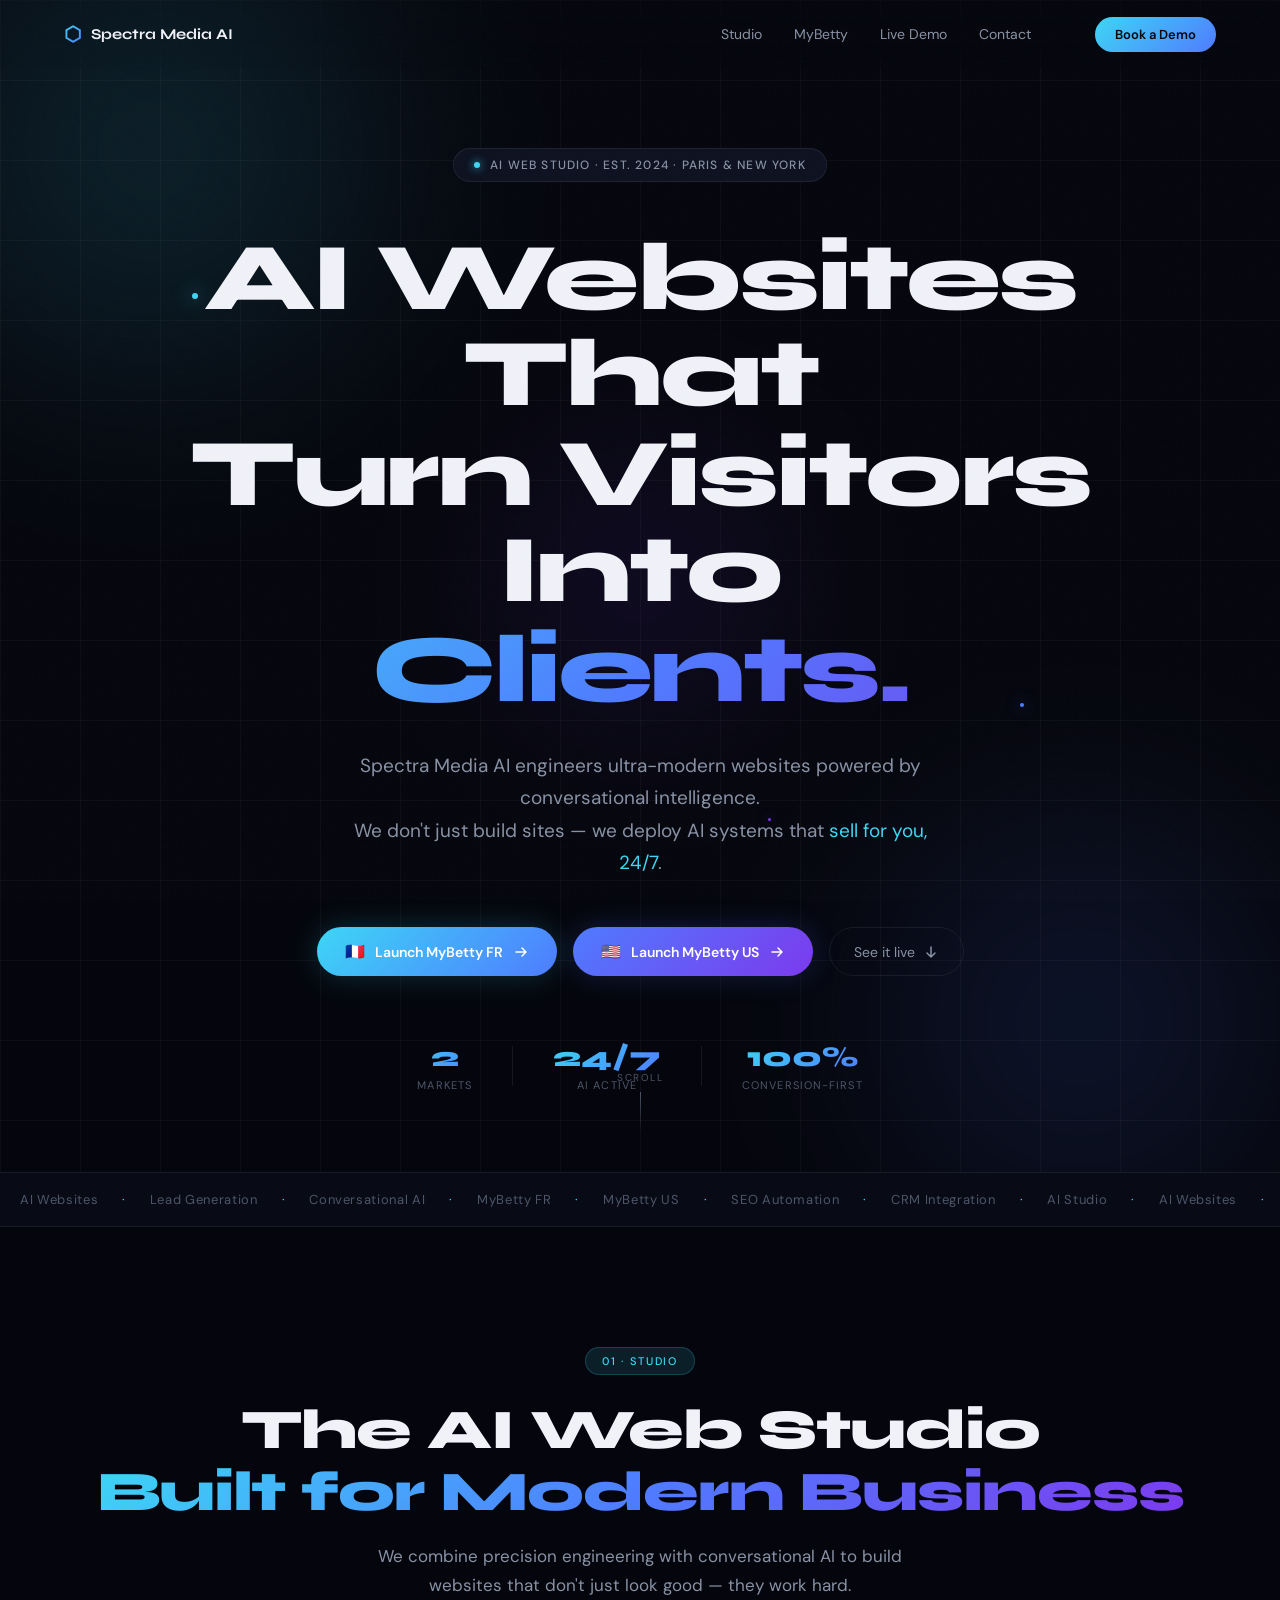
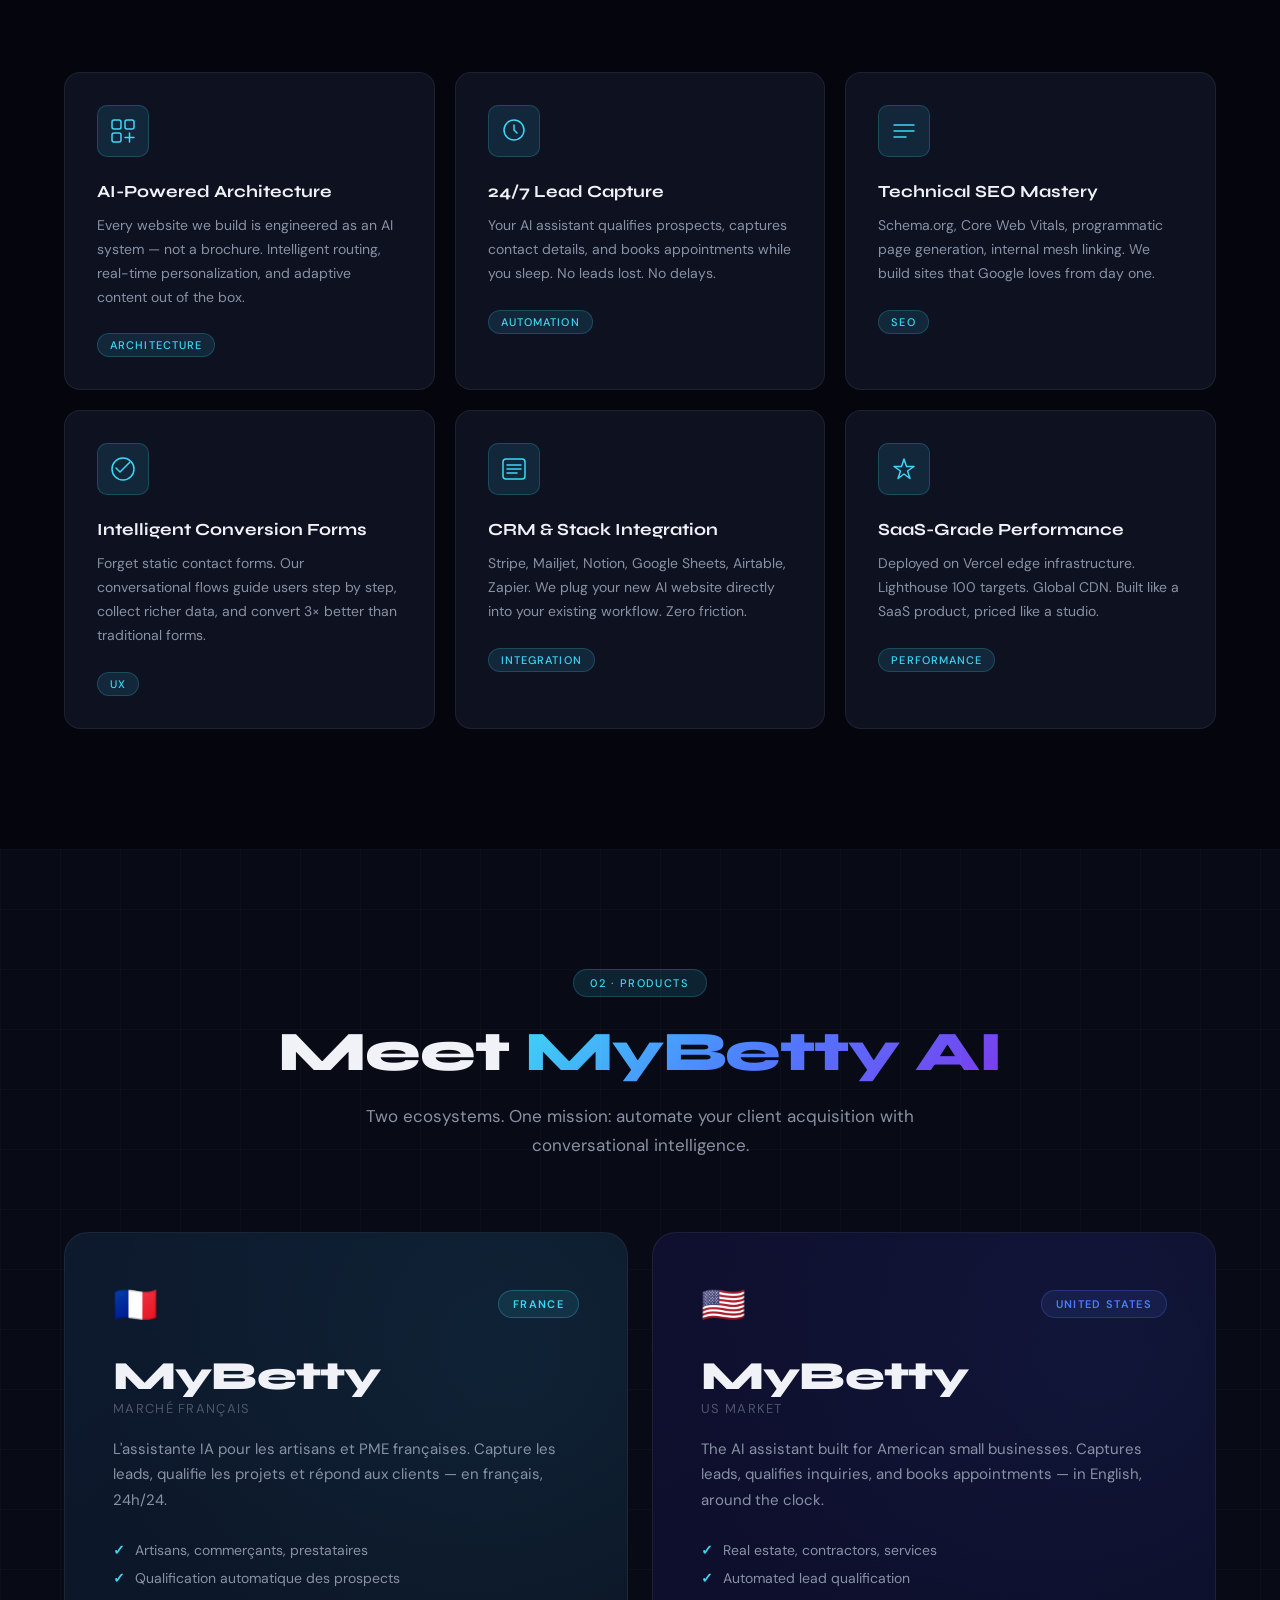
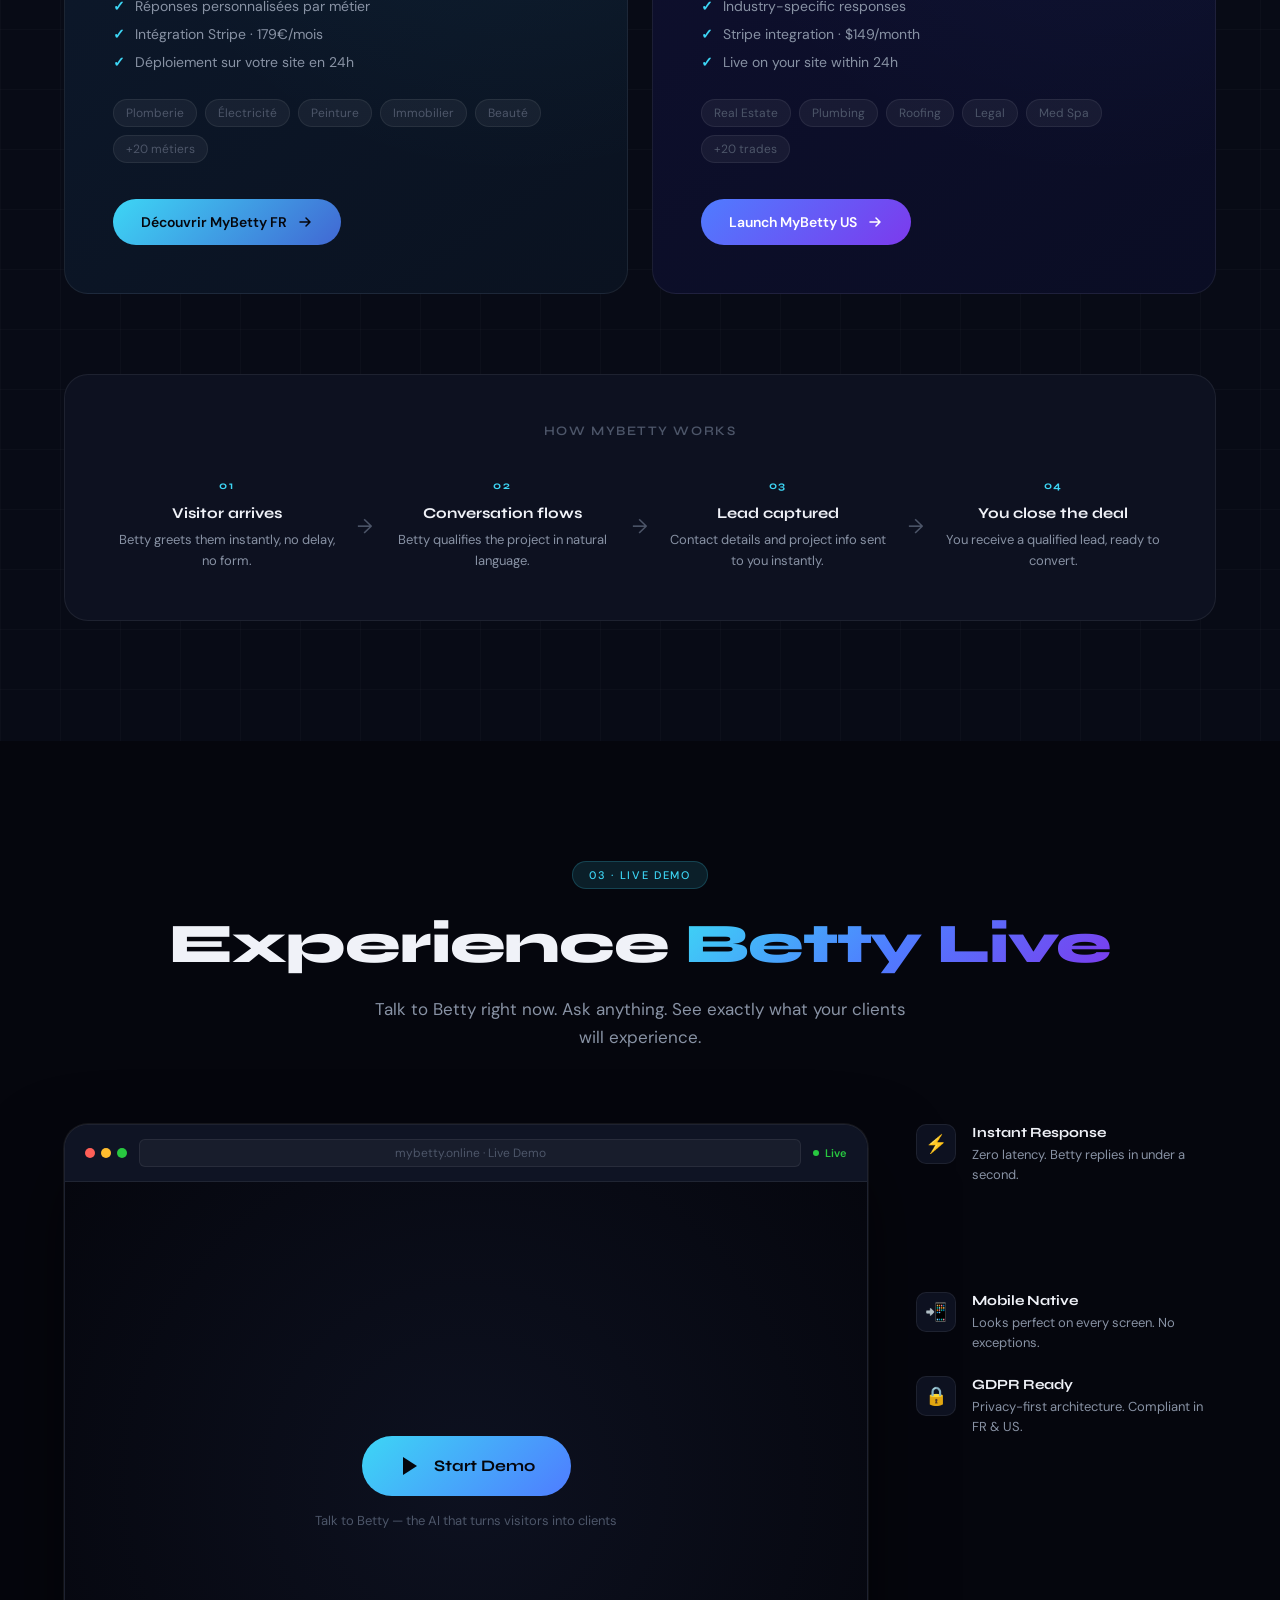
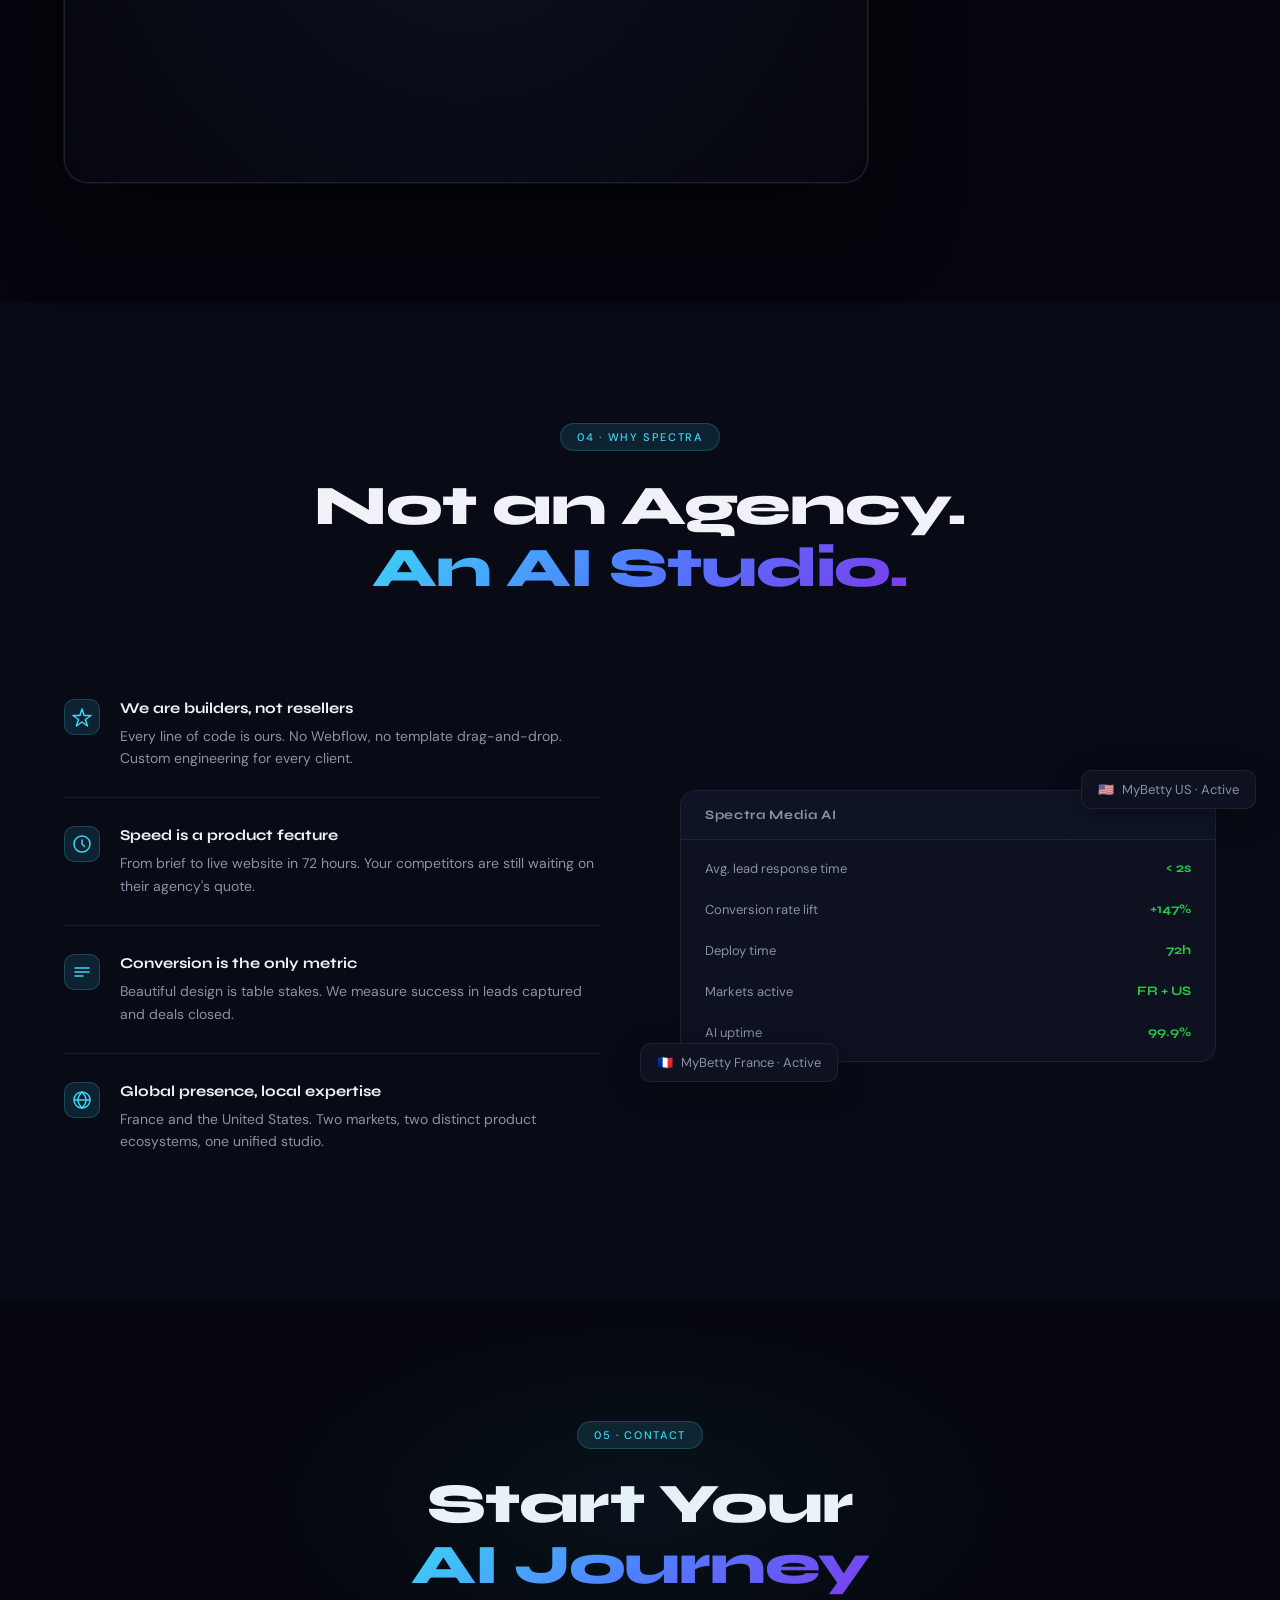
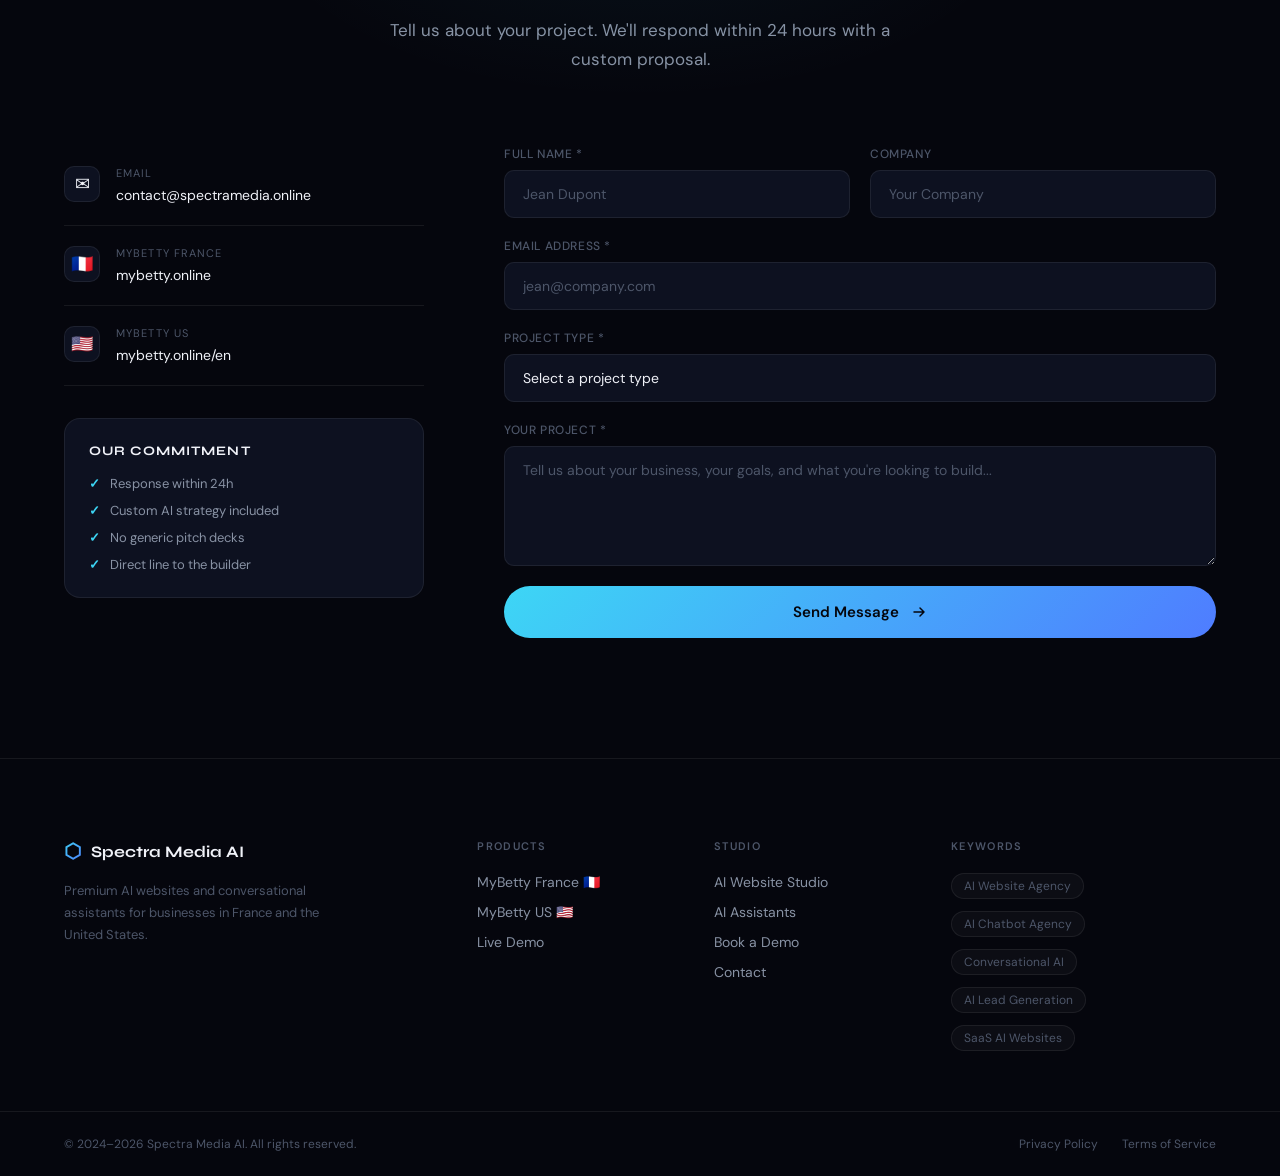
==== index.html @ a51d3b33 "Initial premium Spectra Media AI landing" ====
<!DOCTYPE html>
<html lang="en">
<head>
  <meta charset="UTF-8" />
  <meta name="viewport" content="width=device-width, initial-scale=1.0" />
  <title>Spectra Media AI — Premium AI Websites & Intelligent Assistants</title>
  <meta name="description" content="Spectra Media AI builds ultra-modern AI-powered websites with conversational assistants that convert visitors into clients. Creator of MyBetty AI — France & United States." />
  <meta name="keywords" content="AI website agency, AI chatbot agency, conversational AI websites, premium AI agency, AI lead generation, AI assistant websites, SaaS AI websites, MyBetty AI" />
  <link rel="canonical" href="https://spectramedia.online/" />

  <!-- OpenGraph -->
  <meta property="og:type" content="website" />
  <meta property="og:url" content="https://spectramedia.online/" />
  <meta property="og:title" content="Spectra Media AI — Premium AI Websites & Intelligent Assistants" />
  <meta property="og:description" content="We build ultra-modern AI-powered websites with conversational assistants that convert visitors into clients." />
  <meta property="og:image" content="https://spectramedia.online/public/images/og-cover.jpg" />

  <!-- Twitter Card -->
  <meta name="twitter:card" content="summary_large_image" />
  <meta name="twitter:title" content="Spectra Media AI — Premium AI Websites" />
  <meta name="twitter:description" content="AI-powered websites that turn visitors into clients. Creator of MyBetty AI." />
  <meta name="twitter:image" content="https://spectramedia.online/public/images/og-cover.jpg" />

  <!-- Fonts -->
  <link rel="preconnect" href="https://fonts.googleapis.com" />
  <link rel="preconnect" href="https://fonts.gstatic.com" crossorigin />
  <link href="https://fonts.googleapis.com/css2?family=Syne:wght@400;600;700;800&family=DM+Sans:ital,opsz,wght@0,9..40,300;0,9..40,400;0,9..40,500;1,9..40,300&display=swap" rel="stylesheet" />

  <link rel="stylesheet" href="style.css" />

  <!-- Schema.org -->
  <script type="application/ld+json">
  {
    "@context": "https://schema.org",
    "@type": "Organization",
    "name": "Spectra Media AI",
    "url": "https://spectramedia.online",
    "description": "Premium AI website studio and creator of MyBetty AI assistants for France and the United States.",
    "contactPoint": {
      "@type": "ContactPoint",
      "email": "contact@spectramedia.online",
      "contactType": "Customer Support"
    },
    "sameAs": ["https://mybetty.online"]
  }
  </script>
</head>
<body>

<!-- NOISE OVERLAY -->
<div class="noise-overlay"></div>

<!-- CURSOR -->
<div class="cursor" id="cursor"></div>
<div class="cursor-dot" id="cursorDot"></div>

<!-- ========================================
     NAVIGATION
======================================== -->
<nav class="nav" id="nav">
  <div class="nav-inner">
    <a href="/" class="nav-logo">
      <span class="logo-mark">⬡</span>
      <span class="logo-text">Spectra Media AI</span>
    </a>

    <div class="nav-links">
      <a href="#studio">Studio</a>
      <a href="#mybetty">MyBetty</a>
      <a href="#demo">Live Demo</a>
      <a href="#contact">Contact</a>
    </div>

    <div class="nav-cta">
      <a href="#contact" class="btn-nav">Book a Demo</a>
    </div>

    <button class="nav-hamburger" id="navHamburger" aria-label="Menu">
      <span></span><span></span><span></span>
    </button>
  </div>

  <!-- Mobile menu -->
  <div class="nav-mobile" id="navMobile">
    <a href="#studio">Studio</a>
    <a href="#mybetty">MyBetty</a>
    <a href="#demo">Live Demo</a>
    <a href="#contact">Contact</a>
    <a href="#contact" class="btn-nav-mobile">Book a Demo →</a>
  </div>
</nav>

<!-- ========================================
     HERO
======================================== -->
<header class="hero" id="hero">
  <!-- Animated mesh background -->
  <div class="hero-bg">
    <div class="mesh mesh-1"></div>
    <div class="mesh mesh-2"></div>
    <div class="mesh mesh-3"></div>
    <div class="grid-lines"></div>
  </div>

  <!-- Floating orbs -->
  <div class="orb orb-1"></div>
  <div class="orb orb-2"></div>
  <div class="orb orb-3"></div>

  <div class="hero-inner">
    <div class="hero-badge">
      <span class="badge-dot"></span>
      AI Web Studio · Est. 2024 · Paris & New York
    </div>

    <h1 class="hero-headline">
      <span class="line line-1">AI Websites That</span>
      <span class="line line-2">Turn Visitors Into</span>
      <span class="line line-3 gradient-text">Clients.</span>
    </h1>

    <p class="hero-sub">
      Spectra Media AI engineers ultra-modern websites powered by conversational intelligence.<br>
      We don't just build sites — we deploy AI systems that <em>sell for you, 24/7</em>.
    </p>

    <div class="hero-actions">
      <a href="https://mybetty.online" target="_blank" rel="noopener" class="btn-primary">
        <span class="btn-flag">🇫🇷</span> Launch MyBetty FR
        <svg class="btn-arrow" width="16" height="16" viewBox="0 0 16 16"><path d="M3 8h10M9 4l4 4-4 4" stroke="currentColor" stroke-width="1.5" stroke-linecap="round" stroke-linejoin="round" fill="none"/></svg>
      </a>
      <a href="https://mybetty.online/en" target="_blank" rel="noopener" class="btn-primary btn-us">
        <span class="btn-flag">🇺🇸</span> Launch MyBetty US
        <svg class="btn-arrow" width="16" height="16" viewBox="0 0 16 16"><path d="M3 8h10M9 4l4 4-4 4" stroke="currentColor" stroke-width="1.5" stroke-linecap="round" stroke-linejoin="round" fill="none"/></svg>
      </a>
      <a href="#demo" class="btn-ghost">
        See it live
        <svg width="16" height="16" viewBox="0 0 16 16"><path d="M8 3v10M4 9l4 4 4-4" stroke="currentColor" stroke-width="1.5" stroke-linecap="round" stroke-linejoin="round" fill="none"/></svg>
      </a>
    </div>

    <div class="hero-stats">
      <div class="stat">
        <span class="stat-num">2</span>
        <span class="stat-label">Markets</span>
      </div>
      <div class="stat-divider"></div>
      <div class="stat">
        <span class="stat-num">24/7</span>
        <span class="stat-label">AI Active</span>
      </div>
      <div class="stat-divider"></div>
      <div class="stat">
        <span class="stat-num">100%</span>
        <span class="stat-label">Conversion-First</span>
      </div>
    </div>
  </div>

  <div class="hero-scroll">
    <span>Scroll</span>
    <div class="scroll-line"></div>
  </div>
</header>

<!-- ========================================
     MARQUEE
======================================== -->
<div class="marquee-section">
  <div class="marquee-track">
    <div class="marquee-inner">
      <span>AI Websites</span><span class="sep">·</span>
      <span>Lead Generation</span><span class="sep">·</span>
      <span>Conversational AI</span><span class="sep">·</span>
      <span>MyBetty FR</span><span class="sep">·</span>
      <span>MyBetty US</span><span class="sep">·</span>
      <span>SEO Automation</span><span class="sep">·</span>
      <span>CRM Integration</span><span class="sep">·</span>
      <span>AI Studio</span><span class="sep">·</span>
      <span>AI Websites</span><span class="sep">·</span>
      <span>Lead Generation</span><span class="sep">·</span>
      <span>Conversational AI</span><span class="sep">·</span>
      <span>MyBetty FR</span><span class="sep">·</span>
      <span>MyBetty US</span><span class="sep">·</span>
      <span>SEO Automation</span><span class="sep">·</span>
      <span>CRM Integration</span><span class="sep">·</span>
      <span>AI Studio</span><span class="sep">·</span>
    </div>
  </div>
</div>

<!-- ========================================
     AI WEBSITE STUDIO
======================================== -->
<section class="studio-section" id="studio">
  <div class="container">
    <div class="section-header">
      <div class="section-tag">01 · Studio</div>
      <h2 class="section-title">The AI Web Studio<br><span class="gradient-text">Built for Modern Business</span></h2>
      <p class="section-sub">We combine precision engineering with conversational AI to build websites that don't just look good — they work hard.</p>
    </div>

    <div class="studio-grid">
      <div class="studio-card" data-delay="0">
        <div class="card-icon">
          <svg width="28" height="28" viewBox="0 0 28 28" fill="none"><rect x="3" y="3" width="9" height="9" rx="2" stroke="currentColor" stroke-width="1.5"/><rect x="16" y="3" width="9" height="9" rx="2" stroke="currentColor" stroke-width="1.5"/><rect x="3" y="16" width="9" height="9" rx="2" stroke="currentColor" stroke-width="1.5"/><path d="M16 20.5h9M20.5 16v9" stroke="currentColor" stroke-width="1.5" stroke-linecap="round"/></svg>
        </div>
        <h3>AI-Powered Architecture</h3>
        <p>Every website we build is engineered as an AI system — not a brochure. Intelligent routing, real-time personalization, and adaptive content out of the box.</p>
        <div class="card-tag">Architecture</div>
      </div>

      <div class="studio-card" data-delay="100">
        <div class="card-icon">
          <svg width="28" height="28" viewBox="0 0 28 28" fill="none"><path d="M14 3C8.477 3 4 7.477 4 13s4.477 10 10 10 10-4.477 10-10S19.523 3 14 3z" stroke="currentColor" stroke-width="1.5"/><path d="M14 8v5l3 3" stroke="currentColor" stroke-width="1.5" stroke-linecap="round"/></svg>
        </div>
        <h3>24/7 Lead Capture</h3>
        <p>Your AI assistant qualifies prospects, captures contact details, and books appointments while you sleep. No leads lost. No delays.</p>
        <div class="card-tag">Automation</div>
      </div>

      <div class="studio-card" data-delay="200">
        <div class="card-icon">
          <svg width="28" height="28" viewBox="0 0 28 28" fill="none"><path d="M4 14h20M4 8h20M4 20h12" stroke="currentColor" stroke-width="1.5" stroke-linecap="round"/></svg>
        </div>
        <h3>Technical SEO Mastery</h3>
        <p>Schema.org, Core Web Vitals, programmatic page generation, internal mesh linking. We build sites that Google loves from day one.</p>
        <div class="card-tag">SEO</div>
      </div>

      <div class="studio-card" data-delay="300">
        <div class="card-icon">
          <svg width="28" height="28" viewBox="0 0 28 28" fill="none"><path d="M21 7L11 17l-4-4" stroke="currentColor" stroke-width="1.5" stroke-linecap="round" stroke-linejoin="round"/><path d="M25 14a11 11 0 11-22 0 11 11 0 0122 0z" stroke="currentColor" stroke-width="1.5"/></svg>
        </div>
        <h3>Intelligent Conversion Forms</h3>
        <p>Forget static contact forms. Our conversational flows guide users step by step, collect richer data, and convert 3× better than traditional forms.</p>
        <div class="card-tag">UX</div>
      </div>

      <div class="studio-card" data-delay="400">
        <div class="card-icon">
          <svg width="28" height="28" viewBox="0 0 28 28" fill="none"><path d="M7 14h14M7 10h14M7 18h10" stroke="currentColor" stroke-width="1.5" stroke-linecap="round"/><rect x="3" y="4" width="22" height="20" rx="3" stroke="currentColor" stroke-width="1.5"/></svg>
        </div>
        <h3>CRM & Stack Integration</h3>
        <p>Stripe, Mailjet, Notion, Google Sheets, Airtable, Zapier. We plug your new AI website directly into your existing workflow. Zero friction.</p>
        <div class="card-tag">Integration</div>
      </div>

      <div class="studio-card" data-delay="500">
        <div class="card-icon">
          <svg width="28" height="28" viewBox="0 0 28 28" fill="none"><path d="M14 4l2.5 7.5H24l-6.5 4.5 2.5 7.5L14 19l-6 4.5 2.5-7.5L4 11.5h7.5L14 4z" stroke="currentColor" stroke-width="1.5" stroke-linejoin="round"/></svg>
        </div>
        <h3>SaaS-Grade Performance</h3>
        <p>Deployed on Vercel edge infrastructure. Lighthouse 100 targets. Global CDN. Built like a SaaS product, priced like a studio.</p>
        <div class="card-tag">Performance</div>
      </div>
    </div>
  </div>
</section>

<!-- ========================================
     MYBETTY DUAL SECTION
======================================== -->
<section class="mybetty-section" id="mybetty">
  <div class="container">
    <div class="section-header">
      <div class="section-tag">02 · Products</div>
      <h2 class="section-title">Meet <span class="gradient-text">MyBetty AI</span></h2>
      <p class="section-sub">Two ecosystems. One mission: automate your client acquisition with conversational intelligence.</p>
    </div>

    <div class="betty-cards">

      <!-- FRANCE -->
      <div class="betty-card betty-fr">
        <div class="betty-card-bg"></div>
        <div class="betty-card-inner">
          <div class="betty-header">
            <div class="betty-flag">🇫🇷</div>
            <div class="betty-badge betty-badge-fr">France</div>
          </div>

          <div class="betty-name">MyBetty</div>
          <div class="betty-market">Marché Français</div>

          <p class="betty-desc">
            L'assistante IA pour les artisans et PME françaises. Capture les leads, qualifie les projets et répond aux clients — en français, 24h/24.
          </p>

          <ul class="betty-features">
            <li><span class="feat-check">✓</span> Artisans, commerçants, prestataires</li>
            <li><span class="feat-check">✓</span> Qualification automatique des prospects</li>
            <li><span class="feat-check">✓</span> Réponses personnalisées par métier</li>
            <li><span class="feat-check">✓</span> Intégration Stripe · 179€/mois</li>
            <li><span class="feat-check">✓</span> Déploiement sur votre site en 24h</li>
          </ul>

          <div class="betty-use-cases">
            <div class="use-case">Plomberie</div>
            <div class="use-case">Électricité</div>
            <div class="use-case">Peinture</div>
            <div class="use-case">Immobilier</div>
            <div class="use-case">Beauté</div>
            <div class="use-case">+20 métiers</div>
          </div>

          <a href="https://mybetty.online" target="_blank" rel="noopener" class="betty-cta betty-cta-fr">
            Découvrir MyBetty FR
            <svg width="16" height="16" viewBox="0 0 16 16"><path d="M3 8h10M9 4l4 4-4 4" stroke="currentColor" stroke-width="1.5" stroke-linecap="round" stroke-linejoin="round" fill="none"/></svg>
          </a>
        </div>
      </div>

      <!-- UNITED STATES -->
      <div class="betty-card betty-us">
        <div class="betty-card-bg"></div>
        <div class="betty-card-inner">
          <div class="betty-header">
            <div class="betty-flag">🇺🇸</div>
            <div class="betty-badge betty-badge-us">United States</div>
          </div>

          <div class="betty-name">MyBetty</div>
          <div class="betty-market">US Market</div>

          <p class="betty-desc">
            The AI assistant built for American small businesses. Captures leads, qualifies inquiries, and books appointments — in English, around the clock.
          </p>

          <ul class="betty-features">
            <li><span class="feat-check">✓</span> Real estate, contractors, services</li>
            <li><span class="feat-check">✓</span> Automated lead qualification</li>
            <li><span class="feat-check">✓</span> Industry-specific responses</li>
            <li><span class="feat-check">✓</span> Stripe integration · $149/month</li>
            <li><span class="feat-check">✓</span> Live on your site within 24h</li>
          </ul>

          <div class="betty-use-cases">
            <div class="use-case">Real Estate</div>
            <div class="use-case">Plumbing</div>
            <div class="use-case">Roofing</div>
            <div class="use-case">Legal</div>
            <div class="use-case">Med Spa</div>
            <div class="use-case">+20 trades</div>
          </div>

          <a href="https://mybetty.online/en" target="_blank" rel="noopener" class="betty-cta betty-cta-us">
            Launch MyBetty US
            <svg width="16" height="16" viewBox="0 0 16 16"><path d="M3 8h10M9 4l4 4-4 4" stroke="currentColor" stroke-width="1.5" stroke-linecap="round" stroke-linejoin="round" fill="none"/></svg>
          </a>
        </div>
      </div>

    </div>

    <!-- HOW IT WORKS -->
    <div class="how-it-works">
      <div class="hiw-title">How MyBetty Works</div>
      <div class="hiw-steps">
        <div class="hiw-step">
          <div class="hiw-num">01</div>
          <h4>Visitor arrives</h4>
          <p>Betty greets them instantly, no delay, no form.</p>
        </div>
        <div class="hiw-arrow">→</div>
        <div class="hiw-step">
          <div class="hiw-num">02</div>
          <h4>Conversation flows</h4>
          <p>Betty qualifies the project in natural language.</p>
        </div>
        <div class="hiw-arrow">→</div>
        <div class="hiw-step">
          <div class="hiw-num">03</div>
          <h4>Lead captured</h4>
          <p>Contact details and project info sent to you instantly.</p>
        </div>
        <div class="hiw-arrow">→</div>
        <div class="hiw-step">
          <div class="hiw-num">04</div>
          <h4>You close the deal</h4>
          <p>You receive a qualified lead, ready to convert.</p>
        </div>
      </div>
    </div>
  </div>
</section>

<!-- ========================================
     LIVE DEMO
======================================== -->
<section class="demo-section" id="demo">
  <div class="container">
    <div class="section-header">
      <div class="section-tag">03 · Live Demo</div>
      <h2 class="section-title">Experience <span class="gradient-text">Betty Live</span></h2>
      <p class="section-sub">Talk to Betty right now. Ask anything. See exactly what your clients will experience.</p>
    </div>

    <div class="demo-wrapper">
      <div class="demo-frame-outer">
        <div class="demo-browser-bar">
          <div class="browser-dots">
            <span class="dot dot-red"></span>
            <span class="dot dot-yellow"></span>
            <span class="dot dot-green"></span>
          </div>
          <div class="browser-url">mybetty.online · Live Demo</div>
          <div class="browser-live">
            <span class="live-pulse"></span>
            Live
          </div>
        </div>

        <div class="demo-frame-inner">
          <!-- REPLACE SRC WITH YOUR BETTY DEMO URL -->
          <iframe
            src="https://mybetty.online/chat_en"
            title="MyBetty AI Demo"
            loading="lazy"
            allow="microphone"
            class="demo-iframe"
            id="bettyIframe"
          ></iframe>
          <div class="demo-overlay" id="demoOverlay">
            <div class="demo-play">
              <button class="play-btn" id="playBtn" onclick="launchDemo()">
                <svg width="24" height="24" viewBox="0 0 24 24"><path d="M5 3l14 9-14 9V3z" fill="currentColor"/></svg>
                Start Demo
              </button>
              <p>Talk to Betty — the AI that turns visitors into clients</p>
            </div>
          </div>
        </div>
      </div>

      <div class="demo-features">
        <div class="demo-feat">
          <div class="demo-feat-icon">⚡</div>
          <div>
            <h4>Instant Response</h4>
            <p>Zero latency. Betty replies in under a second.</p>
          </div>
        </div>
        <div class="demo-feat">
          <div class="demo-feat-icon">🧠</div>
          <div>
            <h4>Industry Trained</h4>
            <p>Each Betty instance is trained on your specific trade.</p>
          </div>
        </div>
        <div class="demo-feat">
          <div class="demo-feat-icon">📲</div>
          <div>
            <h4>Mobile Native</h4>
            <p>Looks perfect on every screen. No exceptions.</p>
          </div>
        </div>
        <div class="demo-feat">
          <div class="demo-feat-icon">🔒</div>
          <div>
            <h4>GDPR Ready</h4>
            <p>Privacy-first architecture. Compliant in FR & US.</p>
          </div>
        </div>
      </div>
    </div>
  </div>
</section>

<!-- ========================================
     PROCESS / WHY SPECTRA
======================================== -->
<section class="why-section">
  <div class="container">
    <div class="section-header">
      <div class="section-tag">04 · Why Spectra</div>
      <h2 class="section-title">Not an Agency.<br><span class="gradient-text">An AI Studio.</span></h2>
    </div>

    <div class="why-grid">
      <div class="why-left">
        <div class="why-item">
          <div class="why-icon">
            <svg width="20" height="20" viewBox="0 0 20 20" fill="none"><path d="M10 2l2.1 6.5H19l-5.6 4 2.1 6.5L10 15l-5.6 4 2.1-6.5L1 8.5h6.9L10 2z" stroke="currentColor" stroke-width="1.5" stroke-linejoin="round"/></svg>
          </div>
          <div>
            <h4>We are builders, not resellers</h4>
            <p>Every line of code is ours. No Webflow, no template drag-and-drop. Custom engineering for every client.</p>
          </div>
        </div>
        <div class="why-item">
          <div class="why-icon">
            <svg width="20" height="20" viewBox="0 0 20 20" fill="none"><circle cx="10" cy="10" r="8" stroke="currentColor" stroke-width="1.5"/><path d="M10 6v4l2.5 2.5" stroke="currentColor" stroke-width="1.5" stroke-linecap="round"/></svg>
          </div>
          <div>
            <h4>Speed is a product feature</h4>
            <p>From brief to live website in 72 hours. Your competitors are still waiting on their agency's quote.</p>
          </div>
        </div>
        <div class="why-item">
          <div class="why-icon">
            <svg width="20" height="20" viewBox="0 0 20 20" fill="none"><path d="M3 10h14M3 6h14M3 14h8" stroke="currentColor" stroke-width="1.5" stroke-linecap="round"/></svg>
          </div>
          <div>
            <h4>Conversion is the only metric</h4>
            <p>Beautiful design is table stakes. We measure success in leads captured and deals closed.</p>
          </div>
        </div>
        <div class="why-item">
          <div class="why-icon">
            <svg width="20" height="20" viewBox="0 0 20 20" fill="none"><path d="M10 2C5.58 2 2 5.58 2 10s3.58 8 8 8 8-3.58 8-8-3.58-8-8-8z" stroke="currentColor" stroke-width="1.5"/><path d="M2 10h16" stroke="currentColor" stroke-width="1.5"/><path d="M10 2c-2.5 2.5-4 5.8-4 8s1.5 5.5 4 8c2.5-2.5 4-5.8 4-8s-1.5-5.5-4-8z" stroke="currentColor" stroke-width="1.5"/></svg>
          </div>
          <div>
            <h4>Global presence, local expertise</h4>
            <p>France and the United States. Two markets, two distinct product ecosystems, one unified studio.</p>
          </div>
        </div>
      </div>

      <div class="why-right">
        <div class="why-visual">
          <div class="why-card-main">
            <div class="why-card-header">Spectra Media AI</div>
            <div class="why-card-body">
              <div class="metric-row">
                <span>Avg. lead response time</span>
                <span class="metric-val good">&lt; 2s</span>
              </div>
              <div class="metric-row">
                <span>Conversion rate lift</span>
                <span class="metric-val good">+147%</span>
              </div>
              <div class="metric-row">
                <span>Deploy time</span>
                <span class="metric-val good">72h</span>
              </div>
              <div class="metric-row">
                <span>Markets active</span>
                <span class="metric-val good">FR + US</span>
              </div>
              <div class="metric-row">
                <span>AI uptime</span>
                <span class="metric-val good">99.9%</span>
              </div>
            </div>
          </div>
          <div class="why-card-float why-card-float-1">
            <span>🇫🇷</span> MyBetty France · Active
          </div>
          <div class="why-card-float why-card-float-2">
            <span>🇺🇸</span> MyBetty US · Active
          </div>
        </div>
      </div>
    </div>
  </div>
</section>

<!-- ========================================
     CONTACT
======================================== -->
<section class="contact-section" id="contact">
  <div class="container">
    <div class="section-header">
      <div class="section-tag">05 · Contact</div>
      <h2 class="section-title">Start Your<br><span class="gradient-text">AI Journey</span></h2>
      <p class="section-sub">Tell us about your project. We'll respond within 24 hours with a custom proposal.</p>
    </div>

    <div class="contact-wrapper">
      <div class="contact-info">
        <div class="contact-item">
          <div class="contact-icon">✉</div>
          <div>
            <div class="contact-label">Email</div>
            <a href="mailto:contact@spectramedia.online">contact@spectramedia.online</a>
          </div>
        </div>
        <div class="contact-item">
          <div class="contact-icon">🇫🇷</div>
          <div>
            <div class="contact-label">MyBetty France</div>
            <a href="https://mybetty.online" target="_blank">mybetty.online</a>
          </div>
        </div>
        <div class="contact-item">
          <div class="contact-icon">🇺🇸</div>
          <div>
            <div class="contact-label">MyBetty US</div>
            <a href="https://mybetty.online/en" target="_blank">mybetty.online/en</a>
          </div>
        </div>

        <div class="contact-promise">
          <div class="promise-title">Our Commitment</div>
          <ul>
            <li>Response within 24h</li>
            <li>Custom AI strategy included</li>
            <li>No generic pitch decks</li>
            <li>Direct line to the builder</li>
          </ul>
        </div>
      </div>

      <form class="contact-form" id="contactForm" onsubmit="handleSubmit(event)">
        <div class="form-row">
          <div class="form-group">
            <label for="name">Full Name *</label>
            <input type="text" id="name" name="name" placeholder="Jean Dupont" required />
          </div>
          <div class="form-group">
            <label for="company">Company</label>
            <input type="text" id="company" name="company" placeholder="Your Company" />
          </div>
        </div>

        <div class="form-group">
          <label for="email">Email Address *</label>
          <input type="email" id="email" name="email" placeholder="jean@company.com" required />
        </div>

        <div class="form-group">
          <label for="project_type">Project Type *</label>
          <select id="project_type" name="project_type" required>
            <option value="" disabled selected>Select a project type</option>
            <option value="mybetty_fr">MyBetty AI — France</option>
            <option value="mybetty_us">MyBetty AI — United States</option>
            <option value="ai_website">AI Website (Custom)</option>
            <option value="automation">AI Automation / Integration</option>
            <option value="other">Other</option>
          </select>
        </div>

        <div class="form-group">
          <label for="message">Your Project *</label>
          <textarea id="message" name="message" rows="5" placeholder="Tell us about your business, your goals, and what you're looking to build..." required></textarea>
        </div>

        <button type="submit" class="btn-submit" id="submitBtn">
          <span class="btn-submit-text">Send Message</span>
          <span class="btn-submit-loading" style="display:none">Sending…</span>
          <svg class="btn-arrow" width="16" height="16" viewBox="0 0 16 16"><path d="M3 8h10M9 4l4 4-4 4" stroke="currentColor" stroke-width="1.5" stroke-linecap="round" stroke-linejoin="round" fill="none"/></svg>
        </button>

        <div class="form-success" id="formSuccess" style="display:none">
          <span>✓</span> Message sent! We'll be in touch within 24 hours.
        </div>
        <div class="form-error" id="formError" style="display:none">
          Something went wrong. Please email us directly at contact@spectramedia.online
        </div>
      </form>
    </div>
  </div>
</section>

<!-- ========================================
     FOOTER
======================================== -->
<footer class="footer">
  <div class="footer-top">
    <div class="container">
      <div class="footer-grid">
        <div class="footer-brand">
          <div class="footer-logo">
            <span class="logo-mark">⬡</span>
            <span>Spectra Media AI</span>
          </div>
          <p class="footer-tagline">Premium AI websites and conversational assistants for businesses in France and the United States.</p>
          <div class="footer-social">
            <!-- Add your social links here -->
          </div>
        </div>

        <div class="footer-col">
          <div class="footer-col-title">Products</div>
          <a href="https://mybetty.online" target="_blank">MyBetty France 🇫🇷</a>
          <a href="https://mybetty.online/en" target="_blank">MyBetty US 🇺🇸</a>
          <a href="#demo">Live Demo</a>
        </div>

        <div class="footer-col">
          <div class="footer-col-title">Studio</div>
          <a href="#studio">AI Website Studio</a>
          <a href="#mybetty">AI Assistants</a>
          <a href="#contact">Book a Demo</a>
          <a href="mailto:contact@spectramedia.online">Contact</a>
        </div>

        <div class="footer-col">
          <div class="footer-col-title">Keywords</div>
          <span class="footer-kw">AI Website Agency</span>
          <span class="footer-kw">AI Chatbot Agency</span>
          <span class="footer-kw">Conversational AI</span>
          <span class="footer-kw">AI Lead Generation</span>
          <span class="footer-kw">SaaS AI Websites</span>
        </div>
      </div>
    </div>
  </div>

  <div class="footer-bottom">
    <div class="container">
      <span>© 2024–2026 Spectra Media AI. All rights reserved.</span>
      <div class="footer-legal">
        <a href="/privacy">Privacy Policy</a>
        <a href="/terms">Terms of Service</a>
      </div>
    </div>
  </div>
</footer>

<script src="script.js"></script>
</body>
</html>
---- style.css ----
/* ============================================================
   SPECTRA MEDIA AI — Premium CSS
   Design: Dark luxury · AI aesthetic · Cinematic
   ============================================================ */

/* ---- RESET & BASE ---- */
*, *::before, *::after { box-sizing: border-box; margin: 0; padding: 0; }

:root {
  --bg: #05060d;
  --bg-2: #080b16;
  --bg-card: #0d1120;
  --bg-card-2: #0f1424;
  --border: rgba(255,255,255,0.07);
  --border-hover: rgba(255,255,255,0.15);

  --cyan: #3dd6f5;
  --cyan-dim: rgba(61,214,245,0.12);
  --cyan-glow: rgba(61,214,245,0.35);
  --blue: #4f7cff;
  --blue-dim: rgba(79,124,255,0.12);
  --violet: #7c3aed;
  --gold: #f59e0b;

  --text: #f0f2f8;
  --text-2: #8892a4;
  --text-3: #4d5669;

  --font-display: 'Syne', sans-serif;
  --font-body: 'DM Sans', sans-serif;

  --radius: 16px;
  --radius-sm: 10px;
  --radius-lg: 24px;

  --transition: 0.3s cubic-bezier(0.4, 0, 0.2, 1);
  --transition-slow: 0.6s cubic-bezier(0.4, 0, 0.2, 1);
}

html { scroll-behavior: smooth; }

body {
  font-family: var(--font-body);
  background: var(--bg);
  color: var(--text);
  overflow-x: hidden;
  -webkit-font-smoothing: antialiased;
}

/* ---- NOISE OVERLAY ---- */
.noise-overlay {
  position: fixed;
  inset: 0;
  pointer-events: none;
  z-index: 1000;
  opacity: 0.025;
  background-image: url("data:image/svg+xml,%3Csvg viewBox='0 0 512 512' xmlns='http://www.w3.org/2000/svg'%3E%3Cfilter id='noise'%3E%3CfeTurbulence type='fractalNoise' baseFrequency='0.9' numOctaves='4' stitchTiles='stitch'/%3E%3C/filter%3E%3Crect width='100%25' height='100%25' filter='url(%23noise)'/%3E%3C/svg%3E");
  background-size: 200px 200px;
}

/* ---- CUSTOM CURSOR ---- */
.cursor {
  width: 32px; height: 32px;
  border: 1.5px solid rgba(61,214,245,0.6);
  border-radius: 50%;
  position: fixed;
  pointer-events: none;
  z-index: 9999;
  transform: translate(-50%, -50%);
  transition: width 0.3s, height 0.3s, border-color 0.3s, opacity 0.3s;
}
.cursor-dot {
  width: 5px; height: 5px;
  background: var(--cyan);
  border-radius: 50%;
  position: fixed;
  pointer-events: none;
  z-index: 9999;
  transform: translate(-50%, -50%);
  transition: transform 0.1s;
}
body:not(:hover) .cursor, body:not(:hover) .cursor-dot { opacity: 0; }

/* ---- TYPOGRAPHY ---- */
.gradient-text {
  background: linear-gradient(135deg, var(--cyan) 0%, var(--blue) 50%, var(--violet) 100%);
  -webkit-background-clip: text;
  -webkit-text-fill-color: transparent;
  background-clip: text;
}

/* ---- CONTAINER ---- */
.container {
  max-width: 1200px;
  margin: 0 auto;
  padding: 0 24px;
}

/* ---- SECTION HEADERS ---- */
.section-header {
  text-align: center;
  margin-bottom: 72px;
}
.section-tag {
  display: inline-block;
  font-family: var(--font-body);
  font-size: 11px;
  font-weight: 500;
  letter-spacing: 0.15em;
  text-transform: uppercase;
  color: var(--cyan);
  background: var(--cyan-dim);
  border: 1px solid rgba(61,214,245,0.2);
  border-radius: 100px;
  padding: 6px 16px;
  margin-bottom: 24px;
}
.section-title {
  font-family: var(--font-display);
  font-size: clamp(36px, 5vw, 56px);
  font-weight: 800;
  line-height: 1.1;
  letter-spacing: -0.02em;
  margin-bottom: 20px;
  color: var(--text);
}
.section-sub {
  font-size: 17px;
  line-height: 1.7;
  color: var(--text-2);
  max-width: 560px;
  margin: 0 auto;
}

/* ============================================================
   NAVIGATION
============================================================ */
.nav {
  position: fixed;
  top: 0; left: 0; right: 0;
  z-index: 100;
  backdrop-filter: blur(20px);
  -webkit-backdrop-filter: blur(20px);
  border-bottom: 1px solid transparent;
  transition: border-color 0.3s, background 0.3s;
}
.nav.scrolled {
  background: rgba(5,6,13,0.85);
  border-color: var(--border);
}
.nav-inner {
  max-width: 1200px;
  margin: 0 auto;
  padding: 0 24px;
  height: 68px;
  display: flex;
  align-items: center;
  gap: 40px;
}
.nav-logo {
  display: flex;
  align-items: center;
  gap: 10px;
  text-decoration: none;
  font-family: var(--font-display);
  font-weight: 700;
  font-size: 15px;
  color: var(--text);
  flex-shrink: 0;
}
.logo-mark {
  font-size: 20px;
  background: linear-gradient(135deg, var(--cyan), var(--blue));
  -webkit-background-clip: text;
  -webkit-text-fill-color: transparent;
  background-clip: text;
}
.nav-links {
  display: flex;
  gap: 32px;
  margin-left: auto;
}
.nav-links a {
  color: var(--text-2);
  text-decoration: none;
  font-size: 14px;
  font-weight: 400;
  transition: color var(--transition);
}
.nav-links a:hover { color: var(--text); }
.nav-cta { margin-left: 24px; }
.btn-nav {
  display: inline-block;
  background: linear-gradient(135deg, var(--cyan), var(--blue));
  color: var(--bg);
  text-decoration: none;
  font-size: 13px;
  font-weight: 600;
  padding: 9px 20px;
  border-radius: 100px;
  transition: opacity var(--transition), transform var(--transition);
}
.btn-nav:hover { opacity: 0.9; transform: translateY(-1px); }
.nav-hamburger {
  display: none;
  flex-direction: column;
  gap: 5px;
  cursor: pointer;
  background: none;
  border: none;
  padding: 4px;
  margin-left: auto;
}
.nav-hamburger span {
  width: 22px; height: 1.5px;
  background: var(--text);
  display: block;
  transition: var(--transition);
}
.nav-mobile {
  display: none;
  flex-direction: column;
  padding: 16px 24px 24px;
  background: rgba(5,6,13,0.97);
  border-top: 1px solid var(--border);
}
.nav-mobile a {
  color: var(--text-2);
  text-decoration: none;
  font-size: 15px;
  padding: 12px 0;
  border-bottom: 1px solid var(--border);
  transition: color var(--transition);
}
.nav-mobile a:hover { color: var(--text); }
.btn-nav-mobile {
  margin-top: 16px;
  color: var(--cyan) !important;
  font-weight: 600;
  border-bottom: none !important;
}

/* ============================================================
   HERO
============================================================ */
.hero {
  min-height: 100svh;
  display: flex;
  align-items: center;
  position: relative;
  overflow: hidden;
  padding-top: 68px;
}
.hero-bg {
  position: absolute;
  inset: 0;
  z-index: 0;
}
.mesh {
  position: absolute;
  border-radius: 50%;
  filter: blur(80px);
  opacity: 0.15;
  animation: meshFloat 8s ease-in-out infinite;
}
.mesh-1 {
  width: 700px; height: 700px;
  background: radial-gradient(circle, var(--cyan) 0%, transparent 70%);
  top: -200px; left: -200px;
  animation-delay: 0s;
}
.mesh-2 {
  width: 600px; height: 600px;
  background: radial-gradient(circle, var(--blue) 0%, transparent 70%);
  bottom: -150px; right: -100px;
  animation-delay: -3s;
}
.mesh-3 {
  width: 400px; height: 400px;
  background: radial-gradient(circle, var(--violet) 0%, transparent 70%);
  top: 50%; left: 50%;
  transform: translate(-50%, -50%);
  animation-delay: -5s;
}
@keyframes meshFloat {
  0%, 100% { transform: translate(0, 0) scale(1); }
  33% { transform: translate(30px, -20px) scale(1.05); }
  66% { transform: translate(-20px, 30px) scale(0.95); }
}
.grid-lines {
  position: absolute;
  inset: 0;
  background-image:
    linear-gradient(rgba(255,255,255,0.03) 1px, transparent 1px),
    linear-gradient(90deg, rgba(255,255,255,0.03) 1px, transparent 1px);
  background-size: 80px 80px;
}
.orb {
  position: absolute;
  border-radius: 50%;
  animation: orbFloat 6s ease-in-out infinite;
}
.orb-1 {
  width: 6px; height: 6px;
  background: var(--cyan);
  box-shadow: 0 0 20px var(--cyan);
  top: 25%; left: 15%;
  animation-delay: 0s;
}
.orb-2 {
  width: 4px; height: 4px;
  background: var(--blue);
  box-shadow: 0 0 15px var(--blue);
  top: 60%; right: 20%;
  animation-delay: -2s;
}
.orb-3 {
  width: 3px; height: 3px;
  background: var(--violet);
  box-shadow: 0 0 12px var(--violet);
  bottom: 30%; left: 60%;
  animation-delay: -4s;
}
@keyframes orbFloat {
  0%, 100% { transform: translateY(0); }
  50% { transform: translateY(-20px); }
}
.hero-inner {
  position: relative;
  z-index: 1;
  max-width: 1200px;
  margin: 0 auto;
  padding: 80px 24px;
  text-align: center;
}
.hero-badge {
  display: inline-flex;
  align-items: center;
  gap: 10px;
  font-size: 12px;
  font-weight: 500;
  letter-spacing: 0.1em;
  text-transform: uppercase;
  color: var(--text-2);
  background: var(--bg-card);
  border: 1px solid var(--border);
  border-radius: 100px;
  padding: 8px 20px;
  margin-bottom: 48px;
}
.badge-dot {
  width: 6px; height: 6px;
  border-radius: 50%;
  background: var(--cyan);
  box-shadow: 0 0 8px var(--cyan);
  animation: pulse 2s ease-in-out infinite;
}
@keyframes pulse {
  0%, 100% { opacity: 1; transform: scale(1); }
  50% { opacity: 0.6; transform: scale(0.8); }
}
.hero-headline {
  font-family: var(--font-display);
  font-size: clamp(48px, 8vw, 96px);
  font-weight: 800;
  line-height: 1.0;
  letter-spacing: -0.03em;
  margin-bottom: 32px;
  display: flex;
  flex-direction: column;
  gap: 4px;
}
.hero-headline .line {
  display: block;
  opacity: 0;
  transform: translateY(30px);
  animation: heroLineIn 0.8s cubic-bezier(0.4, 0, 0.2, 1) forwards;
}
.line-1 { animation-delay: 0.2s; }
.line-2 { animation-delay: 0.4s; }
.line-3 { animation-delay: 0.6s; }
@keyframes heroLineIn {
  to { opacity: 1; transform: translateY(0); }
}
.hero-sub {
  font-size: clamp(16px, 2vw, 19px);
  line-height: 1.7;
  color: var(--text-2);
  max-width: 620px;
  margin: 0 auto 48px;
  opacity: 0;
  animation: fadeUp 0.8s 0.8s forwards;
}
.hero-sub em { font-style: normal; color: var(--cyan); }
@keyframes fadeUp {
  from { opacity: 0; transform: translateY(20px); }
  to { opacity: 1; transform: translateY(0); }
}
.hero-actions {
  display: flex;
  flex-wrap: wrap;
  gap: 16px;
  justify-content: center;
  margin-bottom: 64px;
  opacity: 0;
  animation: fadeUp 0.8s 1s forwards;
}
.btn-primary {
  display: inline-flex;
  align-items: center;
  gap: 10px;
  background: linear-gradient(135deg, var(--cyan) 0%, var(--blue) 100%);
  color: #fff;
  text-decoration: none;
  font-size: 14px;
  font-weight: 600;
  padding: 14px 28px;
  border-radius: 100px;
  transition: transform var(--transition), box-shadow var(--transition), opacity var(--transition);
  box-shadow: 0 0 30px rgba(61,214,245,0.2);
}
.btn-primary:hover {
  transform: translateY(-2px);
  box-shadow: 0 8px 40px rgba(61,214,245,0.35);
}
.btn-us {
  background: linear-gradient(135deg, var(--blue) 0%, var(--violet) 100%);
  box-shadow: 0 0 30px rgba(79,124,255,0.2);
}
.btn-us:hover { box-shadow: 0 8px 40px rgba(79,124,255,0.35); }
.btn-flag { font-size: 16px; }
.btn-arrow { flex-shrink: 0; }
.btn-ghost {
  display: inline-flex;
  align-items: center;
  gap: 8px;
  color: var(--text-2);
  text-decoration: none;
  font-size: 14px;
  font-weight: 400;
  padding: 14px 24px;
  border-radius: 100px;
  border: 1px solid var(--border);
  transition: border-color var(--transition), color var(--transition), transform var(--transition);
}
.btn-ghost:hover { border-color: var(--border-hover); color: var(--text); transform: translateY(-2px); }
.hero-stats {
  display: flex;
  align-items: center;
  justify-content: center;
  gap: 40px;
  opacity: 0;
  animation: fadeUp 0.8s 1.2s forwards;
}
.stat { text-align: center; }
.stat-num {
  display: block;
  font-family: var(--font-display);
  font-size: 28px;
  font-weight: 800;
  background: linear-gradient(135deg, var(--cyan), var(--blue));
  -webkit-background-clip: text;
  -webkit-text-fill-color: transparent;
  background-clip: text;
}
.stat-label {
  display: block;
  font-size: 11px;
  letter-spacing: 0.1em;
  text-transform: uppercase;
  color: var(--text-3);
  margin-top: 4px;
}
.stat-divider { width: 1px; height: 40px; background: var(--border); }
.hero-scroll {
  position: absolute;
  bottom: 40px;
  left: 50%;
  transform: translateX(-50%);
  display: flex;
  flex-direction: column;
  align-items: center;
  gap: 8px;
  font-size: 10px;
  letter-spacing: 0.15em;
  text-transform: uppercase;
  color: var(--text-3);
  z-index: 1;
}
.scroll-line {
  width: 1px; height: 40px;
  background: linear-gradient(to bottom, var(--text-3), transparent);
  animation: scrollPulse 2s ease-in-out infinite;
}
@keyframes scrollPulse {
  0%, 100% { opacity: 0.4; transform: scaleY(1); }
  50% { opacity: 1; transform: scaleY(0.7); }
}

/* ============================================================
   MARQUEE
============================================================ */
.marquee-section {
  overflow: hidden;
  border-top: 1px solid var(--border);
  border-bottom: 1px solid var(--border);
  background: var(--bg-2);
  padding: 18px 0;
}
.marquee-track { overflow: hidden; }
.marquee-inner {
  display: flex;
  gap: 0;
  white-space: nowrap;
  animation: marquee 25s linear infinite;
  font-size: 13px;
  font-weight: 400;
  letter-spacing: 0.05em;
  color: var(--text-3);
}
.marquee-inner span { padding: 0 20px; }
.marquee-inner .sep { color: var(--cyan); padding: 0 4px; }
@keyframes marquee {
  from { transform: translateX(0); }
  to { transform: translateX(-50%); }
}

/* ============================================================
   STUDIO SECTION
============================================================ */
.studio-section {
  padding: 120px 0;
}
.studio-grid {
  display: grid;
  grid-template-columns: repeat(3, 1fr);
  gap: 20px;
}
.studio-card {
  background: var(--bg-card);
  border: 1px solid var(--border);
  border-radius: var(--radius);
  padding: 32px;
  transition: border-color var(--transition), transform var(--transition), box-shadow var(--transition);
  position: relative;
  overflow: hidden;
}
.studio-card::before {
  content: '';
  position: absolute;
  inset: 0;
  background: radial-gradient(circle at 0% 0%, var(--cyan-dim), transparent 60%);
  opacity: 0;
  transition: opacity var(--transition);
}
.studio-card:hover::before { opacity: 1; }
.studio-card:hover {
  border-color: var(--border-hover);
  transform: translateY(-4px);
  box-shadow: 0 24px 48px rgba(0,0,0,0.4);
}
.card-icon {
  width: 52px; height: 52px;
  background: var(--cyan-dim);
  border: 1px solid rgba(61,214,245,0.2);
  border-radius: var(--radius-sm);
  display: flex;
  align-items: center;
  justify-content: center;
  color: var(--cyan);
  margin-bottom: 24px;
}
.studio-card h3 {
  font-family: var(--font-display);
  font-size: 17px;
  font-weight: 700;
  margin-bottom: 12px;
  color: var(--text);
}
.studio-card p {
  font-size: 14px;
  line-height: 1.7;
  color: var(--text-2);
  margin-bottom: 24px;
}
.card-tag {
  display: inline-block;
  font-size: 11px;
  font-weight: 500;
  letter-spacing: 0.1em;
  text-transform: uppercase;
  color: var(--cyan);
  background: var(--cyan-dim);
  border: 1px solid rgba(61,214,245,0.2);
  border-radius: 100px;
  padding: 4px 12px;
}

/* ============================================================
   MYBETTY SECTION
============================================================ */
.mybetty-section {
  padding: 120px 0;
  background: var(--bg-2);
  position: relative;
  overflow: hidden;
}
.mybetty-section::before {
  content: '';
  position: absolute;
  inset: 0;
  background-image: linear-gradient(rgba(255,255,255,0.02) 1px, transparent 1px),
                    linear-gradient(90deg, rgba(255,255,255,0.02) 1px, transparent 1px);
  background-size: 60px 60px;
}
.betty-cards {
  display: grid;
  grid-template-columns: 1fr 1fr;
  gap: 24px;
  margin-bottom: 80px;
  position: relative;
  z-index: 1;
}
.betty-card {
  border-radius: var(--radius-lg);
  border: 1px solid var(--border);
  overflow: hidden;
  position: relative;
  transition: transform var(--transition-slow), box-shadow var(--transition-slow), border-color var(--transition);
}
.betty-card:hover {
  transform: translateY(-8px);
  box-shadow: 0 40px 80px rgba(0,0,0,0.5);
}
.betty-fr { background: linear-gradient(145deg, #0d1a2e, #0a1220); }
.betty-fr:hover { border-color: rgba(61,214,245,0.4); box-shadow: 0 40px 80px rgba(61,214,245,0.1); }
.betty-us { background: linear-gradient(145deg, #0f1030, #0a0d24); }
.betty-us:hover { border-color: rgba(79,124,255,0.4); box-shadow: 0 40px 80px rgba(79,124,255,0.1); }
.betty-card-bg {
  position: absolute;
  inset: 0;
  opacity: 0.4;
}
.betty-fr .betty-card-bg { background: radial-gradient(circle at 80% 20%, rgba(61,214,245,0.15), transparent 60%); }
.betty-us .betty-card-bg { background: radial-gradient(circle at 80% 20%, rgba(79,124,255,0.15), transparent 60%); }
.betty-card-inner { position: relative; z-index: 1; padding: 48px; }
.betty-header {
  display: flex;
  align-items: center;
  justify-content: space-between;
  margin-bottom: 24px;
}
.betty-flag { font-size: 36px; }
.betty-badge {
  font-size: 11px;
  font-weight: 600;
  letter-spacing: 0.12em;
  text-transform: uppercase;
  border-radius: 100px;
  padding: 6px 14px;
}
.betty-badge-fr {
  background: rgba(61,214,245,0.1);
  border: 1px solid rgba(61,214,245,0.25);
  color: var(--cyan);
}
.betty-badge-us {
  background: rgba(79,124,255,0.1);
  border: 1px solid rgba(79,124,255,0.25);
  color: var(--blue);
}
.betty-name {
  font-family: var(--font-display);
  font-size: 40px;
  font-weight: 800;
  letter-spacing: -0.02em;
  color: var(--text);
}
.betty-market {
  font-size: 13px;
  color: var(--text-3);
  text-transform: uppercase;
  letter-spacing: 0.1em;
  margin-bottom: 20px;
}
.betty-desc {
  font-size: 15px;
  line-height: 1.7;
  color: var(--text-2);
  margin-bottom: 28px;
}
.betty-features {
  list-style: none;
  margin-bottom: 28px;
  display: flex;
  flex-direction: column;
  gap: 10px;
}
.betty-features li {
  display: flex;
  align-items: center;
  gap: 10px;
  font-size: 14px;
  color: var(--text-2);
}
.feat-check { color: var(--cyan); font-weight: 700; }
.betty-use-cases {
  display: flex;
  flex-wrap: wrap;
  gap: 8px;
  margin-bottom: 36px;
}
.use-case {
  font-size: 12px;
  padding: 5px 12px;
  border-radius: 100px;
  background: rgba(255,255,255,0.05);
  border: 1px solid var(--border);
  color: var(--text-3);
}
.betty-cta {
  display: inline-flex;
  align-items: center;
  gap: 10px;
  text-decoration: none;
  font-size: 14px;
  font-weight: 600;
  padding: 14px 28px;
  border-radius: 100px;
  transition: transform var(--transition), box-shadow var(--transition);
}
.betty-cta-fr {
  background: linear-gradient(135deg, var(--cyan), rgba(79,124,255,0.8));
  color: var(--bg);
}
.betty-cta-fr:hover { transform: translateY(-2px); box-shadow: 0 8px 32px rgba(61,214,245,0.4); }
.betty-cta-us {
  background: linear-gradient(135deg, var(--blue), var(--violet));
  color: #fff;
}
.betty-cta-us:hover { transform: translateY(-2px); box-shadow: 0 8px 32px rgba(79,124,255,0.4); }

/* HOW IT WORKS */
.how-it-works {
  position: relative;
  z-index: 1;
  background: var(--bg-card);
  border: 1px solid var(--border);
  border-radius: var(--radius-lg);
  padding: 48px;
}
.hiw-title {
  font-family: var(--font-display);
  font-size: 13px;
  font-weight: 600;
  letter-spacing: 0.12em;
  text-transform: uppercase;
  color: var(--text-3);
  text-align: center;
  margin-bottom: 40px;
}
.hiw-steps {
  display: flex;
  align-items: center;
  justify-content: space-between;
  gap: 16px;
}
.hiw-step { flex: 1; text-align: center; }
.hiw-num {
  font-family: var(--font-display);
  font-size: 11px;
  font-weight: 700;
  letter-spacing: 0.15em;
  color: var(--cyan);
  margin-bottom: 12px;
}
.hiw-step h4 {
  font-family: var(--font-display);
  font-size: 15px;
  font-weight: 700;
  color: var(--text);
  margin-bottom: 8px;
}
.hiw-step p { font-size: 13px; color: var(--text-2); line-height: 1.6; }
.hiw-arrow { font-size: 20px; color: var(--text-3); flex-shrink: 0; }

/* ============================================================
   DEMO SECTION
============================================================ */
.demo-section {
  padding: 120px 0;
}
.demo-wrapper {
  display: grid;
  grid-template-columns: 1fr 300px;
  gap: 48px;
  align-items: start;
}
.demo-frame-outer {
  border: 1px solid var(--border);
  border-radius: var(--radius-lg);
  overflow: hidden;
  background: var(--bg-card);
  box-shadow: 0 40px 80px rgba(0,0,0,0.5), 0 0 0 1px var(--border);
}
.demo-browser-bar {
  display: flex;
  align-items: center;
  gap: 12px;
  padding: 14px 20px;
  background: var(--bg-card-2);
  border-bottom: 1px solid var(--border);
}
.browser-dots { display: flex; gap: 6px; }
.dot { width: 10px; height: 10px; border-radius: 50%; }
.dot-red { background: #ff5f57; }
.dot-yellow { background: #ffbd2e; }
.dot-green { background: #28c840; }
.browser-url {
  flex: 1;
  font-size: 12px;
  color: var(--text-3);
  background: rgba(255,255,255,0.04);
  border: 1px solid var(--border);
  border-radius: 6px;
  padding: 5px 12px;
  text-align: center;
}
.browser-live {
  display: flex;
  align-items: center;
  gap: 6px;
  font-size: 11px;
  font-weight: 600;
  color: #28c840;
}
.live-pulse {
  width: 6px; height: 6px;
  border-radius: 50%;
  background: #28c840;
  animation: pulse 2s infinite;
}
.demo-frame-inner {
  position: relative;
  height: 600px;
}
.demo-iframe {
  width: 100%; height: 100%;
  border: none;
  display: none;
}
.demo-overlay {
  position: absolute;
  inset: 0;
  display: flex;
  align-items: center;
  justify-content: center;
  background: radial-gradient(circle at center, rgba(13,17,32,0.6), rgba(5,6,13,0.95));
}
.demo-play { text-align: center; }
.play-btn {
  display: inline-flex;
  align-items: center;
  gap: 12px;
  background: linear-gradient(135deg, var(--cyan), var(--blue));
  color: var(--bg);
  border: none;
  cursor: pointer;
  font-size: 16px;
  font-weight: 700;
  font-family: var(--font-display);
  padding: 18px 36px;
  border-radius: 100px;
  margin-bottom: 16px;
  transition: transform var(--transition), box-shadow var(--transition);
}
.play-btn:hover { transform: scale(1.05); box-shadow: 0 12px 40px rgba(61,214,245,0.4); }
.demo-play p { font-size: 13px; color: var(--text-3); }
.demo-features {
  display: flex;
  flex-direction: column;
  gap: 24px;
}
.demo-feat {
  display: flex;
  gap: 16px;
  align-items: flex-start;
}
.demo-feat-icon {
  width: 40px; height: 40px;
  background: var(--bg-card);
  border: 1px solid var(--border);
  border-radius: var(--radius-sm);
  display: flex;
  align-items: center;
  justify-content: center;
  font-size: 18px;
  flex-shrink: 0;
}
.demo-feat h4 {
  font-family: var(--font-display);
  font-size: 14px;
  font-weight: 700;
  color: var(--text);
  margin-bottom: 4px;
}
.demo-feat p { font-size: 13px; color: var(--text-2); line-height: 1.5; }

/* ============================================================
   WHY SECTION
============================================================ */
.why-section {
  padding: 120px 0;
  background: var(--bg-2);
}
.why-grid {
  display: grid;
  grid-template-columns: 1fr 1fr;
  gap: 80px;
  align-items: center;
}
.why-item {
  display: flex;
  gap: 20px;
  align-items: flex-start;
  padding: 28px 0;
  border-bottom: 1px solid var(--border);
}
.why-item:last-child { border-bottom: none; }
.why-icon {
  width: 36px; height: 36px;
  border-radius: var(--radius-sm);
  background: var(--cyan-dim);
  border: 1px solid rgba(61,214,245,0.2);
  display: flex;
  align-items: center;
  justify-content: center;
  color: var(--cyan);
  flex-shrink: 0;
}
.why-item h4 {
  font-family: var(--font-display);
  font-size: 15px;
  font-weight: 700;
  color: var(--text);
  margin-bottom: 8px;
}
.why-item p { font-size: 14px; color: var(--text-2); line-height: 1.6; }
.why-visual { position: relative; }
.why-card-main {
  background: var(--bg-card);
  border: 1px solid var(--border);
  border-radius: var(--radius);
  overflow: hidden;
}
.why-card-header {
  font-family: var(--font-display);
  font-size: 13px;
  font-weight: 700;
  color: var(--text-2);
  padding: 16px 24px;
  background: var(--bg-card-2);
  border-bottom: 1px solid var(--border);
  letter-spacing: 0.05em;
}
.why-card-body { padding: 8px; }
.metric-row {
  display: flex;
  align-items: center;
  justify-content: space-between;
  padding: 12px 16px;
  border-radius: var(--radius-sm);
  font-size: 13px;
  color: var(--text-2);
  transition: background var(--transition);
}
.metric-row:hover { background: rgba(255,255,255,0.04); }
.metric-val { font-weight: 700; font-family: var(--font-display); }
.metric-val.good { color: #28c840; }
.why-card-float {
  position: absolute;
  background: var(--bg-card);
  border: 1px solid var(--border);
  border-radius: var(--radius-sm);
  padding: 10px 16px;
  font-size: 13px;
  color: var(--text-2);
  display: flex;
  align-items: center;
  gap: 8px;
  box-shadow: 0 8px 32px rgba(0,0,0,0.3);
  white-space: nowrap;
}
.why-card-float-1 {
  bottom: -20px; left: -40px;
  animation: floatCard 4s ease-in-out infinite;
}
.why-card-float-2 {
  top: -20px; right: -40px;
  animation: floatCard 4s ease-in-out infinite;
  animation-delay: -2s;
}
@keyframes floatCard {
  0%, 100% { transform: translateY(0); }
  50% { transform: translateY(-8px); }
}

/* ============================================================
   CONTACT SECTION
============================================================ */
.contact-section {
  padding: 120px 0;
  position: relative;
  overflow: hidden;
}
.contact-section::before {
  content: '';
  position: absolute;
  top: 0; left: 50%;
  transform: translateX(-50%);
  width: 800px; height: 400px;
  background: radial-gradient(ellipse, rgba(61,214,245,0.06), transparent 70%);
  pointer-events: none;
}
.contact-wrapper {
  display: grid;
  grid-template-columns: 360px 1fr;
  gap: 80px;
  align-items: start;
}
.contact-info { display: flex; flex-direction: column; gap: 0; }
.contact-item {
  display: flex;
  gap: 16px;
  align-items: flex-start;
  padding: 20px 0;
  border-bottom: 1px solid var(--border);
}
.contact-icon {
  width: 36px; height: 36px;
  display: flex; align-items: center; justify-content: center;
  font-size: 18px;
  background: var(--bg-card);
  border: 1px solid var(--border);
  border-radius: var(--radius-sm);
  flex-shrink: 0;
}
.contact-label {
  font-size: 11px;
  text-transform: uppercase;
  letter-spacing: 0.1em;
  color: var(--text-3);
  margin-bottom: 4px;
}
.contact-info a {
  color: var(--text);
  text-decoration: none;
  font-size: 14px;
  transition: color var(--transition);
}
.contact-info a:hover { color: var(--cyan); }
.contact-promise {
  margin-top: 32px;
  background: var(--bg-card);
  border: 1px solid var(--border);
  border-radius: var(--radius);
  padding: 24px;
}
.promise-title {
  font-family: var(--font-display);
  font-size: 13px;
  font-weight: 700;
  color: var(--text);
  margin-bottom: 16px;
  text-transform: uppercase;
  letter-spacing: 0.08em;
}
.contact-promise ul { list-style: none; display: flex; flex-direction: column; gap: 10px; }
.contact-promise li {
  font-size: 13px;
  color: var(--text-2);
  display: flex;
  align-items: center;
  gap: 10px;
}
.contact-promise li::before {
  content: '✓';
  color: var(--cyan);
  font-weight: 700;
  flex-shrink: 0;
}
.contact-form {
  display: flex;
  flex-direction: column;
  gap: 20px;
}
.form-row { display: grid; grid-template-columns: 1fr 1fr; gap: 20px; }
.form-group { display: flex; flex-direction: column; gap: 8px; }
.form-group label {
  font-size: 12px;
  font-weight: 500;
  letter-spacing: 0.05em;
  text-transform: uppercase;
  color: var(--text-3);
}
.form-group input,
.form-group select,
.form-group textarea {
  background: var(--bg-card);
  border: 1px solid var(--border);
  border-radius: var(--radius-sm);
  color: var(--text);
  font-family: var(--font-body);
  font-size: 14px;
  padding: 14px 18px;
  outline: none;
  transition: border-color var(--transition), box-shadow var(--transition);
  appearance: none;
  -webkit-appearance: none;
}
.form-group input::placeholder,
.form-group textarea::placeholder { color: var(--text-3); }
.form-group select { cursor: pointer; }
.form-group input:focus,
.form-group select:focus,
.form-group textarea:focus {
  border-color: rgba(61,214,245,0.5);
  box-shadow: 0 0 0 3px rgba(61,214,245,0.08);
}
.form-group textarea { resize: vertical; min-height: 120px; }
.btn-submit {
  display: inline-flex;
  align-items: center;
  justify-content: center;
  gap: 12px;
  background: linear-gradient(135deg, var(--cyan), var(--blue));
  color: var(--bg);
  border: none;
  cursor: pointer;
  font-family: var(--font-body);
  font-size: 15px;
  font-weight: 600;
  padding: 16px 36px;
  border-radius: 100px;
  width: 100%;
  transition: transform var(--transition), box-shadow var(--transition), opacity var(--transition);
}
.btn-submit:hover { transform: translateY(-2px); box-shadow: 0 8px 32px rgba(61,214,245,0.35); }
.btn-submit:disabled { opacity: 0.6; cursor: not-allowed; transform: none; }
.form-success, .form-error {
  padding: 16px;
  border-radius: var(--radius-sm);
  font-size: 14px;
  text-align: center;
}
.form-success {
  background: rgba(40,200,64,0.1);
  border: 1px solid rgba(40,200,64,0.3);
  color: #28c840;
}
.form-error {
  background: rgba(255,95,87,0.1);
  border: 1px solid rgba(255,95,87,0.3);
  color: #ff5f57;
}

/* ============================================================
   FOOTER
============================================================ */
.footer { border-top: 1px solid var(--border); }
.footer-top { padding: 80px 0 60px; }
.footer-grid {
  display: grid;
  grid-template-columns: 2fr 1fr 1fr 1.5fr;
  gap: 60px;
}
.footer-logo {
  display: flex;
  align-items: center;
  gap: 10px;
  font-family: var(--font-display);
  font-size: 16px;
  font-weight: 700;
  color: var(--text);
  margin-bottom: 16px;
}
.footer-tagline {
  font-size: 13px;
  line-height: 1.7;
  color: var(--text-3);
  max-width: 280px;
}
.footer-col { display: flex; flex-direction: column; gap: 12px; }
.footer-col-title {
  font-size: 11px;
  font-weight: 600;
  letter-spacing: 0.12em;
  text-transform: uppercase;
  color: var(--text-3);
  margin-bottom: 8px;
}
.footer-col a {
  font-size: 14px;
  color: var(--text-2);
  text-decoration: none;
  transition: color var(--transition);
  width: fit-content;
}
.footer-col a:hover { color: var(--cyan); }
.footer-kw {
  font-size: 12px;
  color: var(--text-3);
  background: rgba(255,255,255,0.03);
  border: 1px solid var(--border);
  border-radius: 100px;
  padding: 4px 12px;
  width: fit-content;
  display: block;
}
.footer-bottom {
  border-top: 1px solid var(--border);
  padding: 24px 0;
}
.footer-bottom .container {
  display: flex;
  align-items: center;
  justify-content: space-between;
  gap: 20px;
}
.footer-bottom span { font-size: 12px; color: var(--text-3); }
.footer-legal { display: flex; gap: 24px; }
.footer-legal a {
  font-size: 12px;
  color: var(--text-3);
  text-decoration: none;
  transition: color var(--transition);
}
.footer-legal a:hover { color: var(--text-2); }

/* ============================================================
   SCROLL REVEAL
============================================================ */
.reveal {
  opacity: 0;
  transform: translateY(32px);
  transition: opacity 0.7s cubic-bezier(0.4,0,0.2,1), transform 0.7s cubic-bezier(0.4,0,0.2,1);
}
.reveal.visible { opacity: 1; transform: none; }

/* ============================================================
   RESPONSIVE
============================================================ */
@media (max-width: 1024px) {
  .studio-grid { grid-template-columns: repeat(2, 1fr); }
  .why-grid { grid-template-columns: 1fr; gap: 48px; }
  .why-card-float-1, .why-card-float-2 { display: none; }
  .demo-wrapper { grid-template-columns: 1fr; }
  .demo-features { display: grid; grid-template-columns: 1fr 1fr; }
  .contact-wrapper { grid-template-columns: 1fr; }
  .footer-grid { grid-template-columns: 1fr 1fr; gap: 40px; }
}

@media (max-width: 768px) {
  .nav-links, .nav-cta { display: none; }
  .nav-hamburger { display: flex; }
  .nav-mobile.open { display: flex; }

  .hero-actions { flex-direction: column; align-items: center; }
  .hero-stats { gap: 20px; }
  .stat-divider { display: none; }

  .studio-grid { grid-template-columns: 1fr; }
  .betty-cards { grid-template-columns: 1fr; }
  .betty-card-inner { padding: 32px 24px; }

  .hiw-steps { flex-direction: column; gap: 24px; }
  .hiw-arrow { transform: rotate(90deg); }

  .form-row { grid-template-columns: 1fr; }
  .footer-grid { grid-template-columns: 1fr; gap: 40px; }
  .footer-bottom .container { flex-direction: column; text-align: center; }

  .demo-features { grid-template-columns: 1fr; }
  .demo-frame-inner { height: 450px; }

  .cursor, .cursor-dot { display: none; }

  .how-it-works { padding: 32px 24px; }
}

@media (max-width: 480px) {
  .hero-badge { font-size: 10px; padding: 6px 14px; }
  .betty-name { font-size: 32px; }
  .contact-wrapper { gap: 40px; }
}
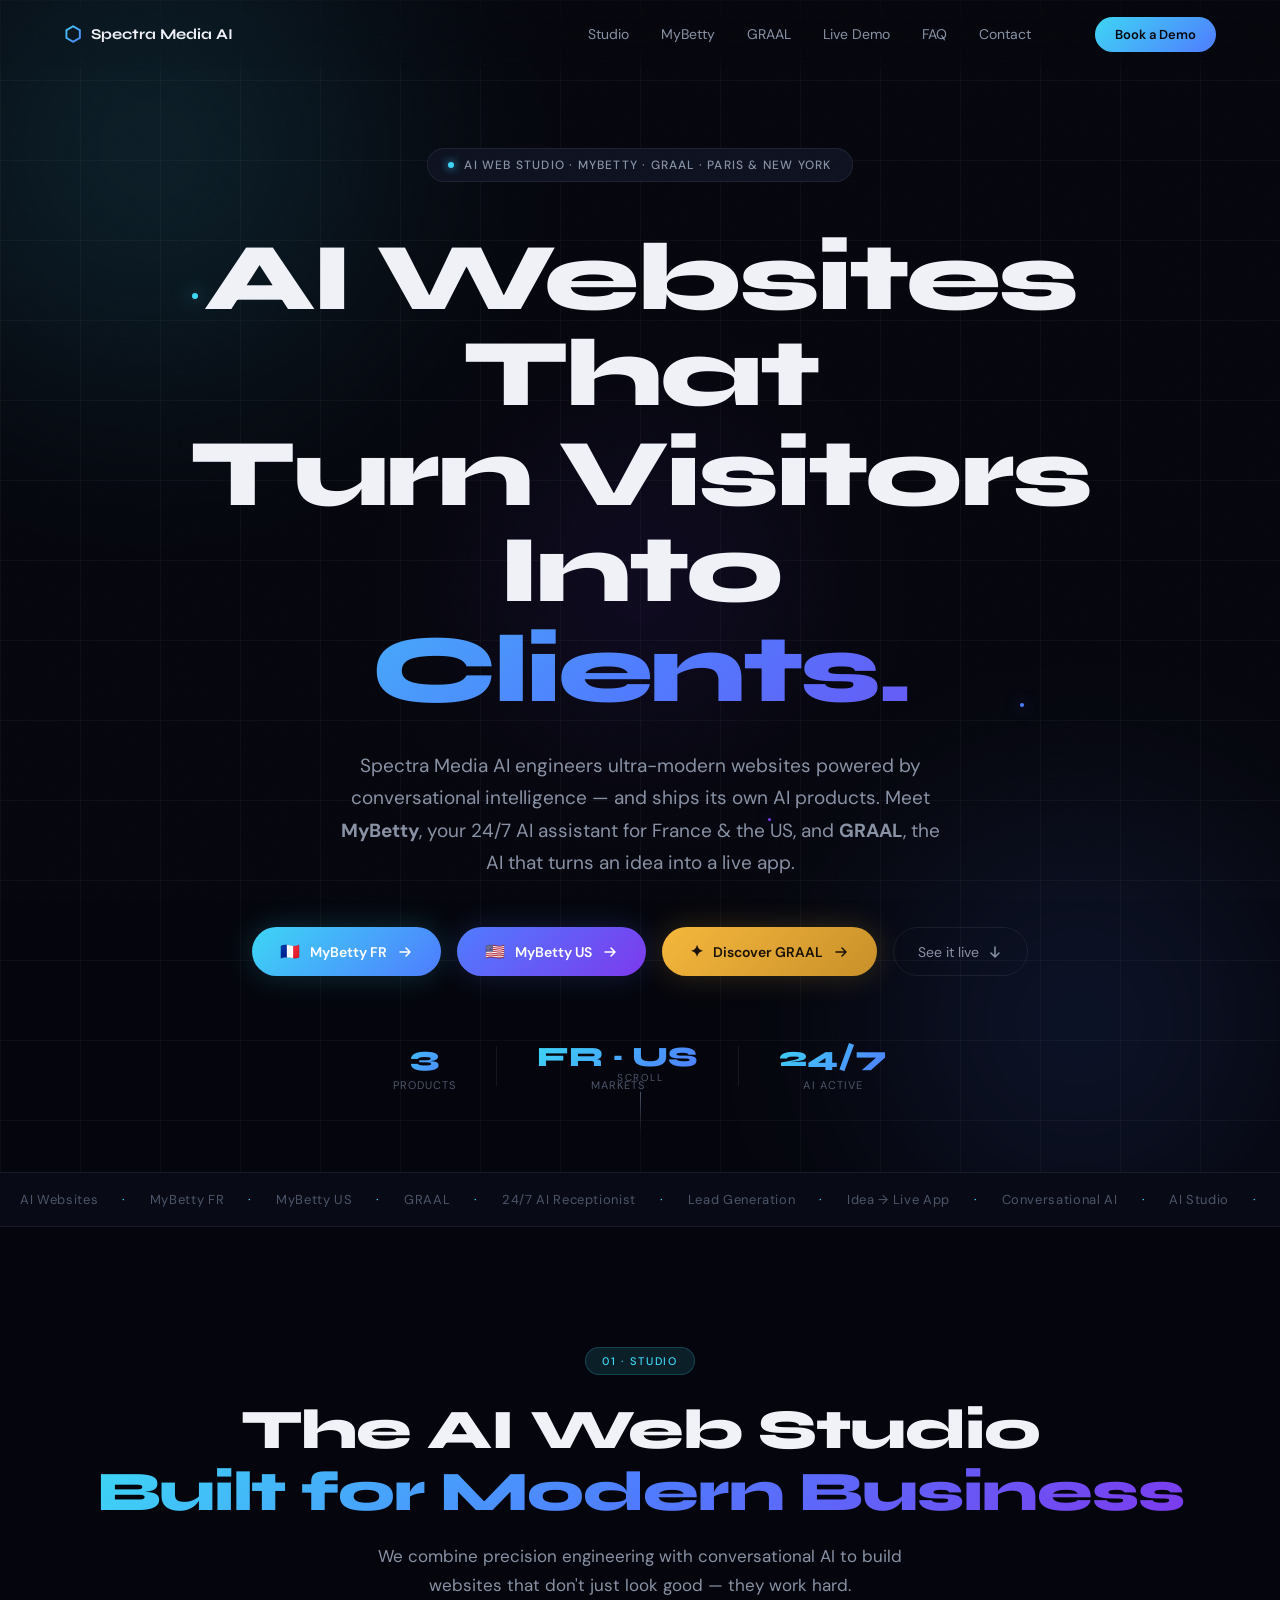
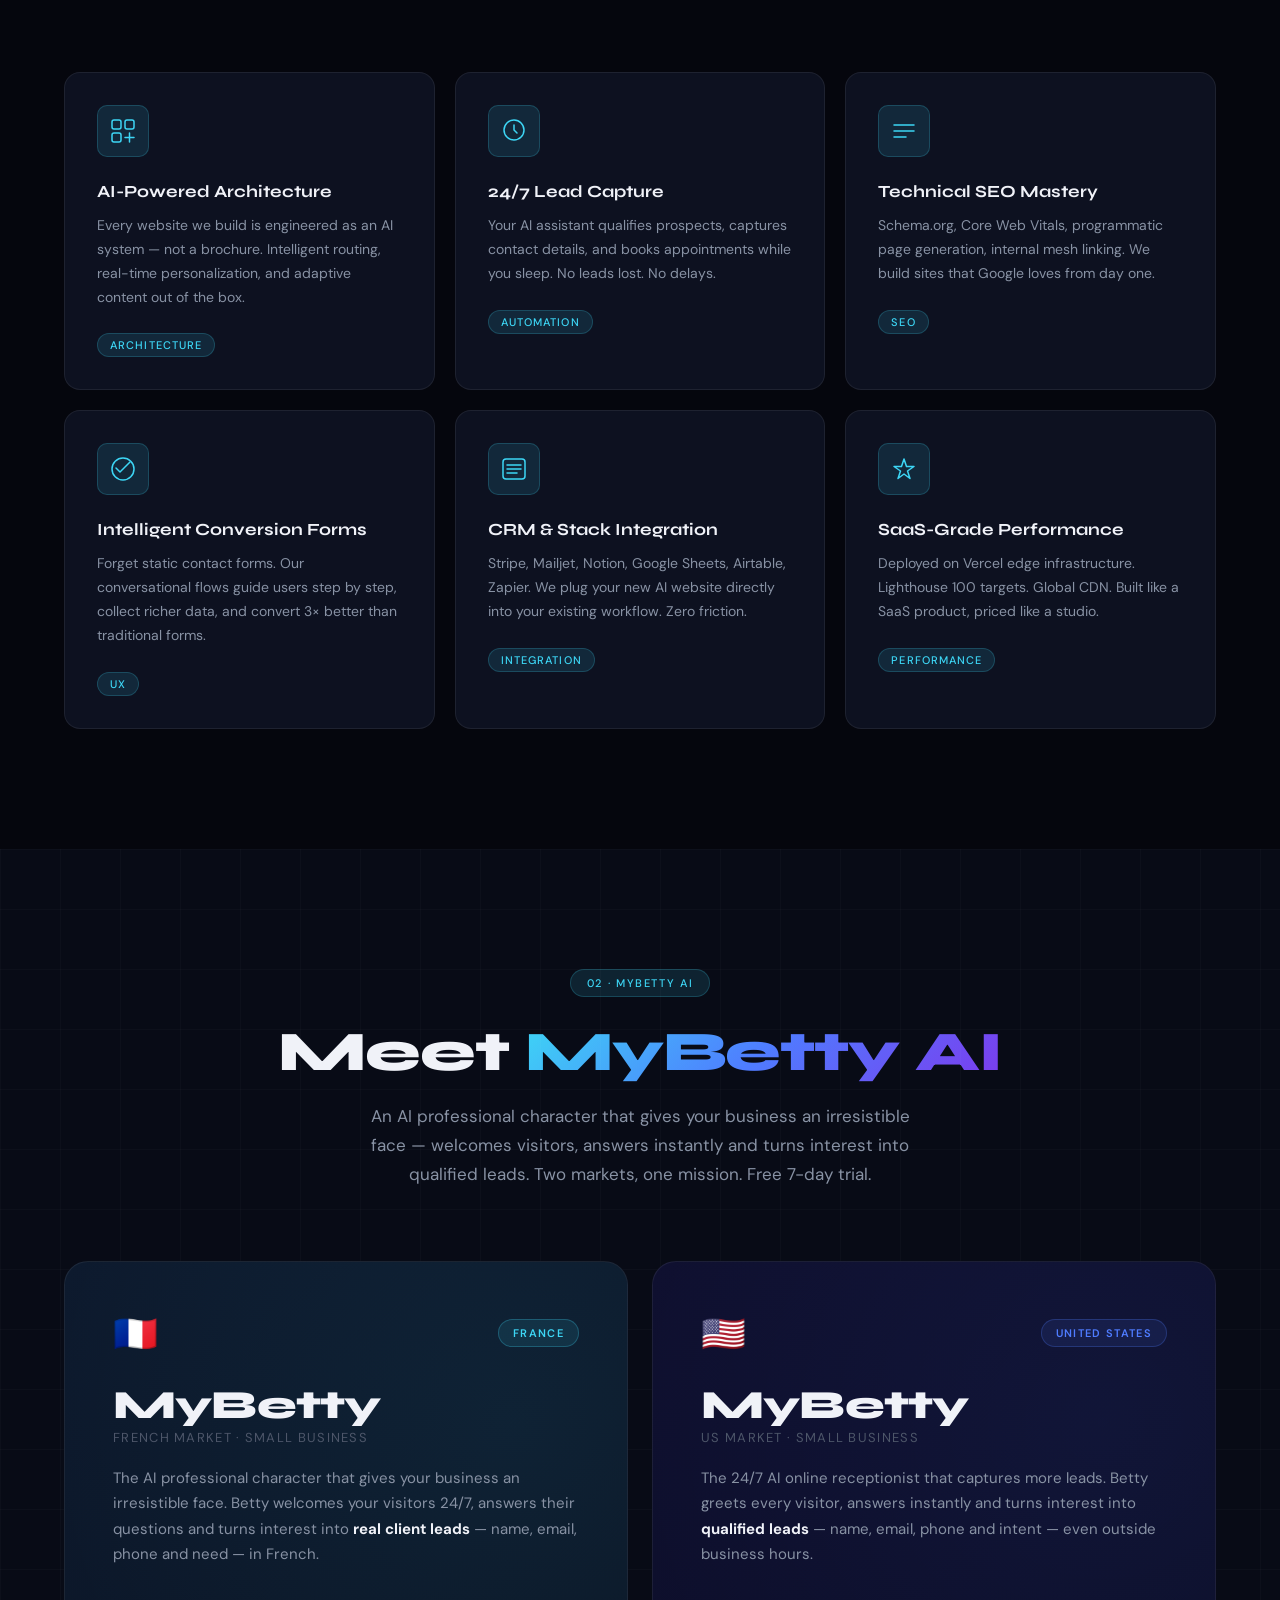
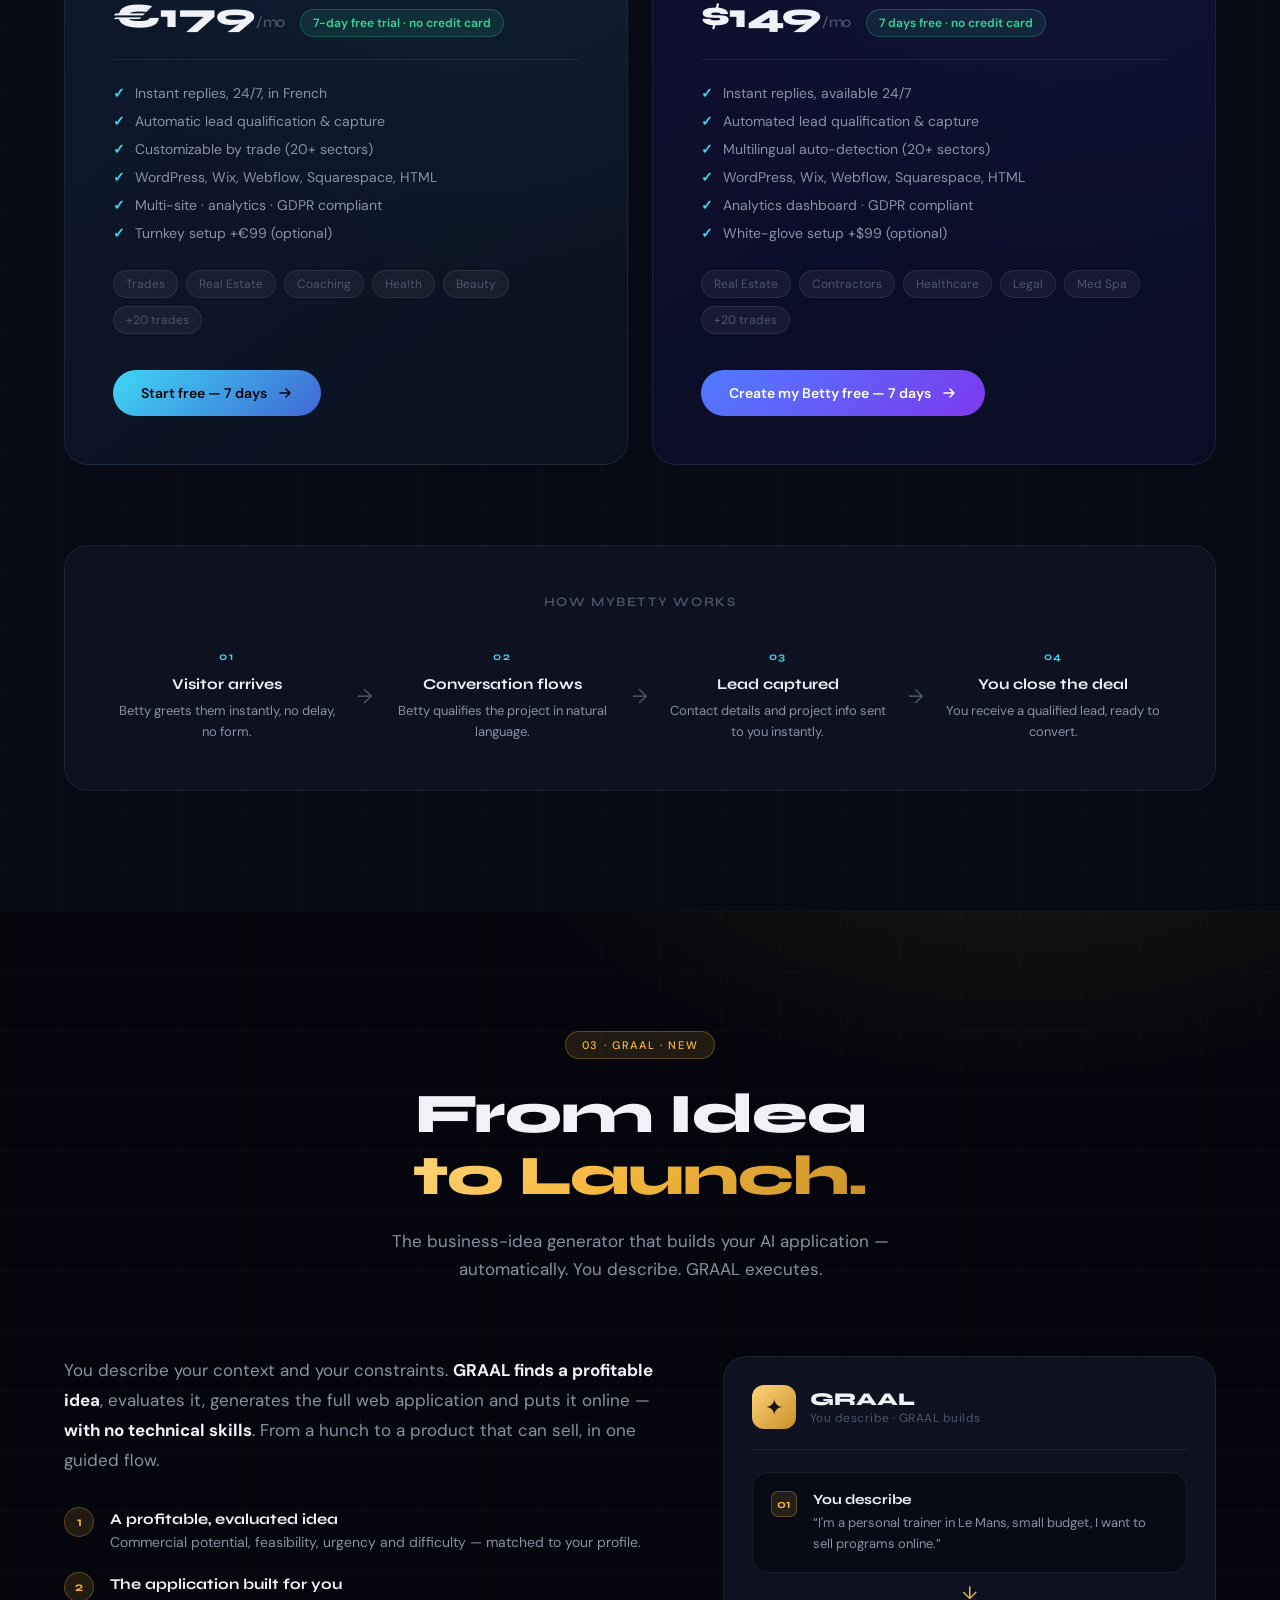
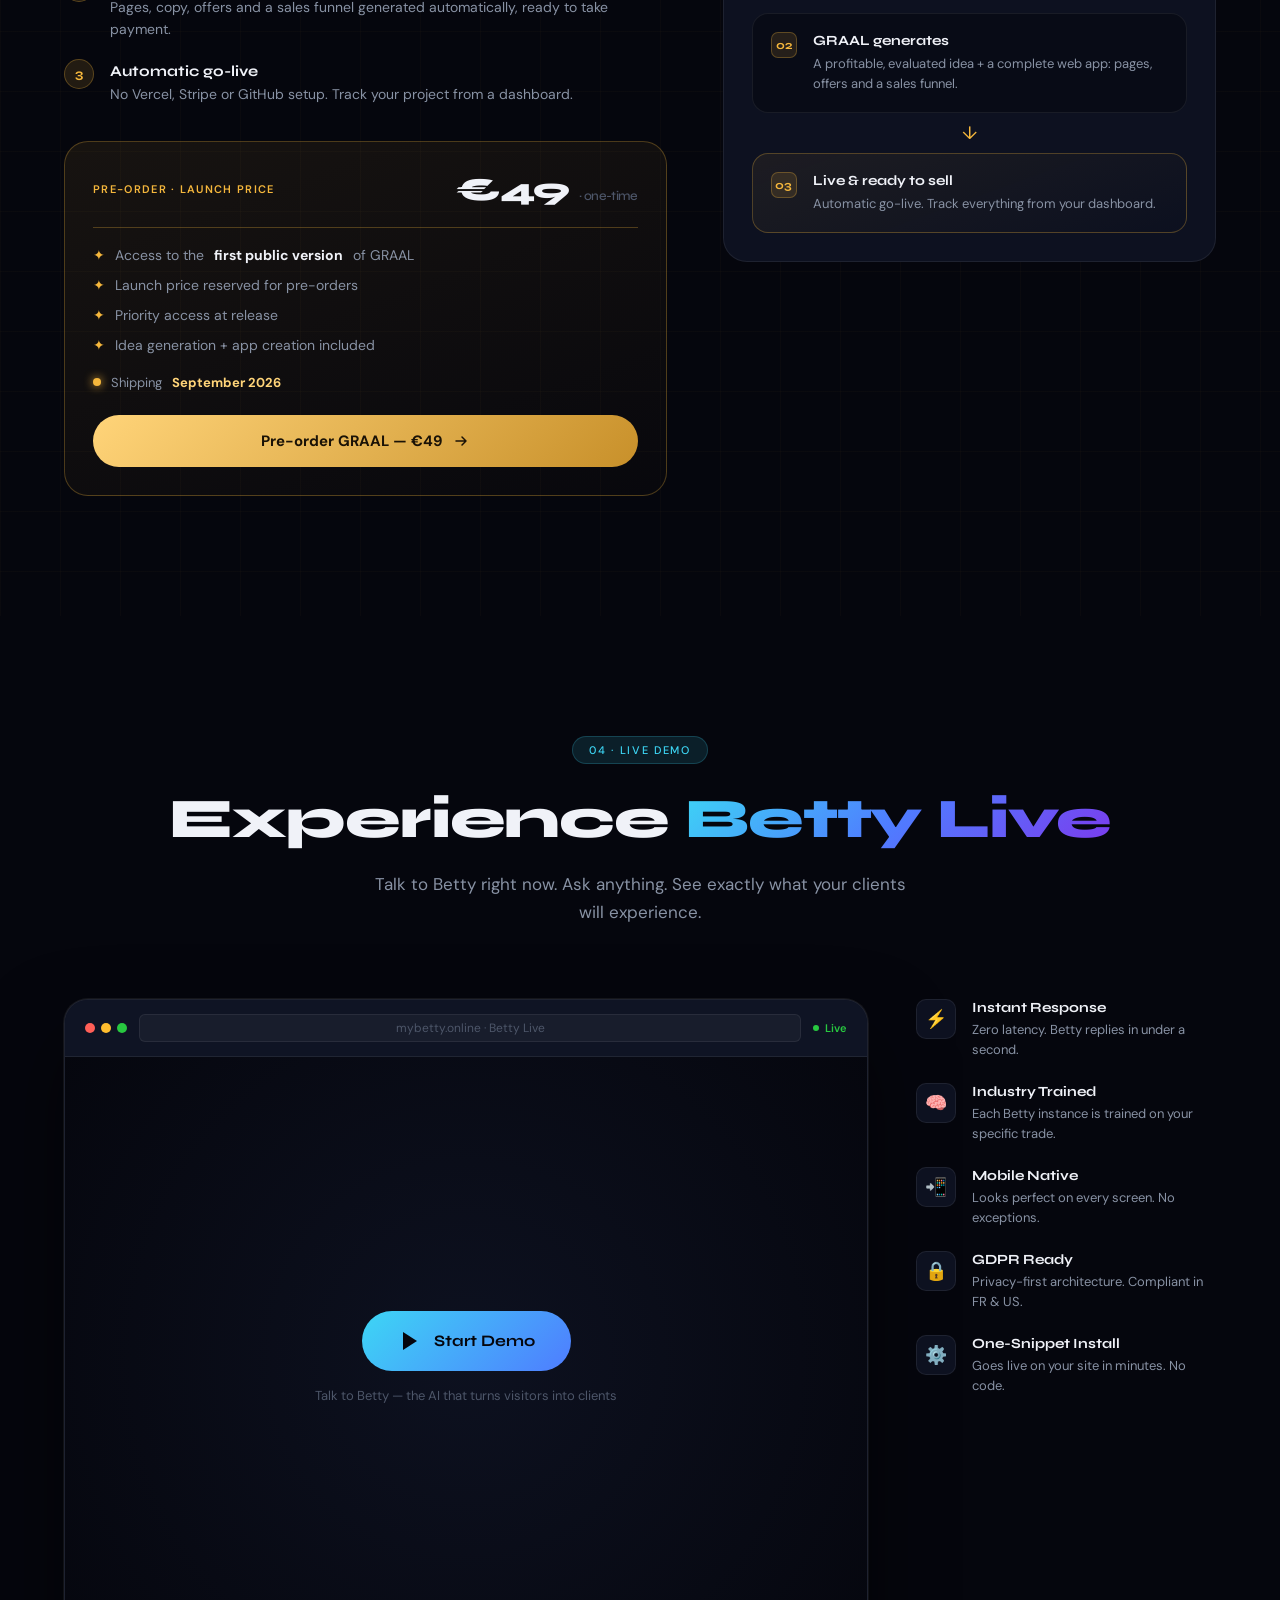
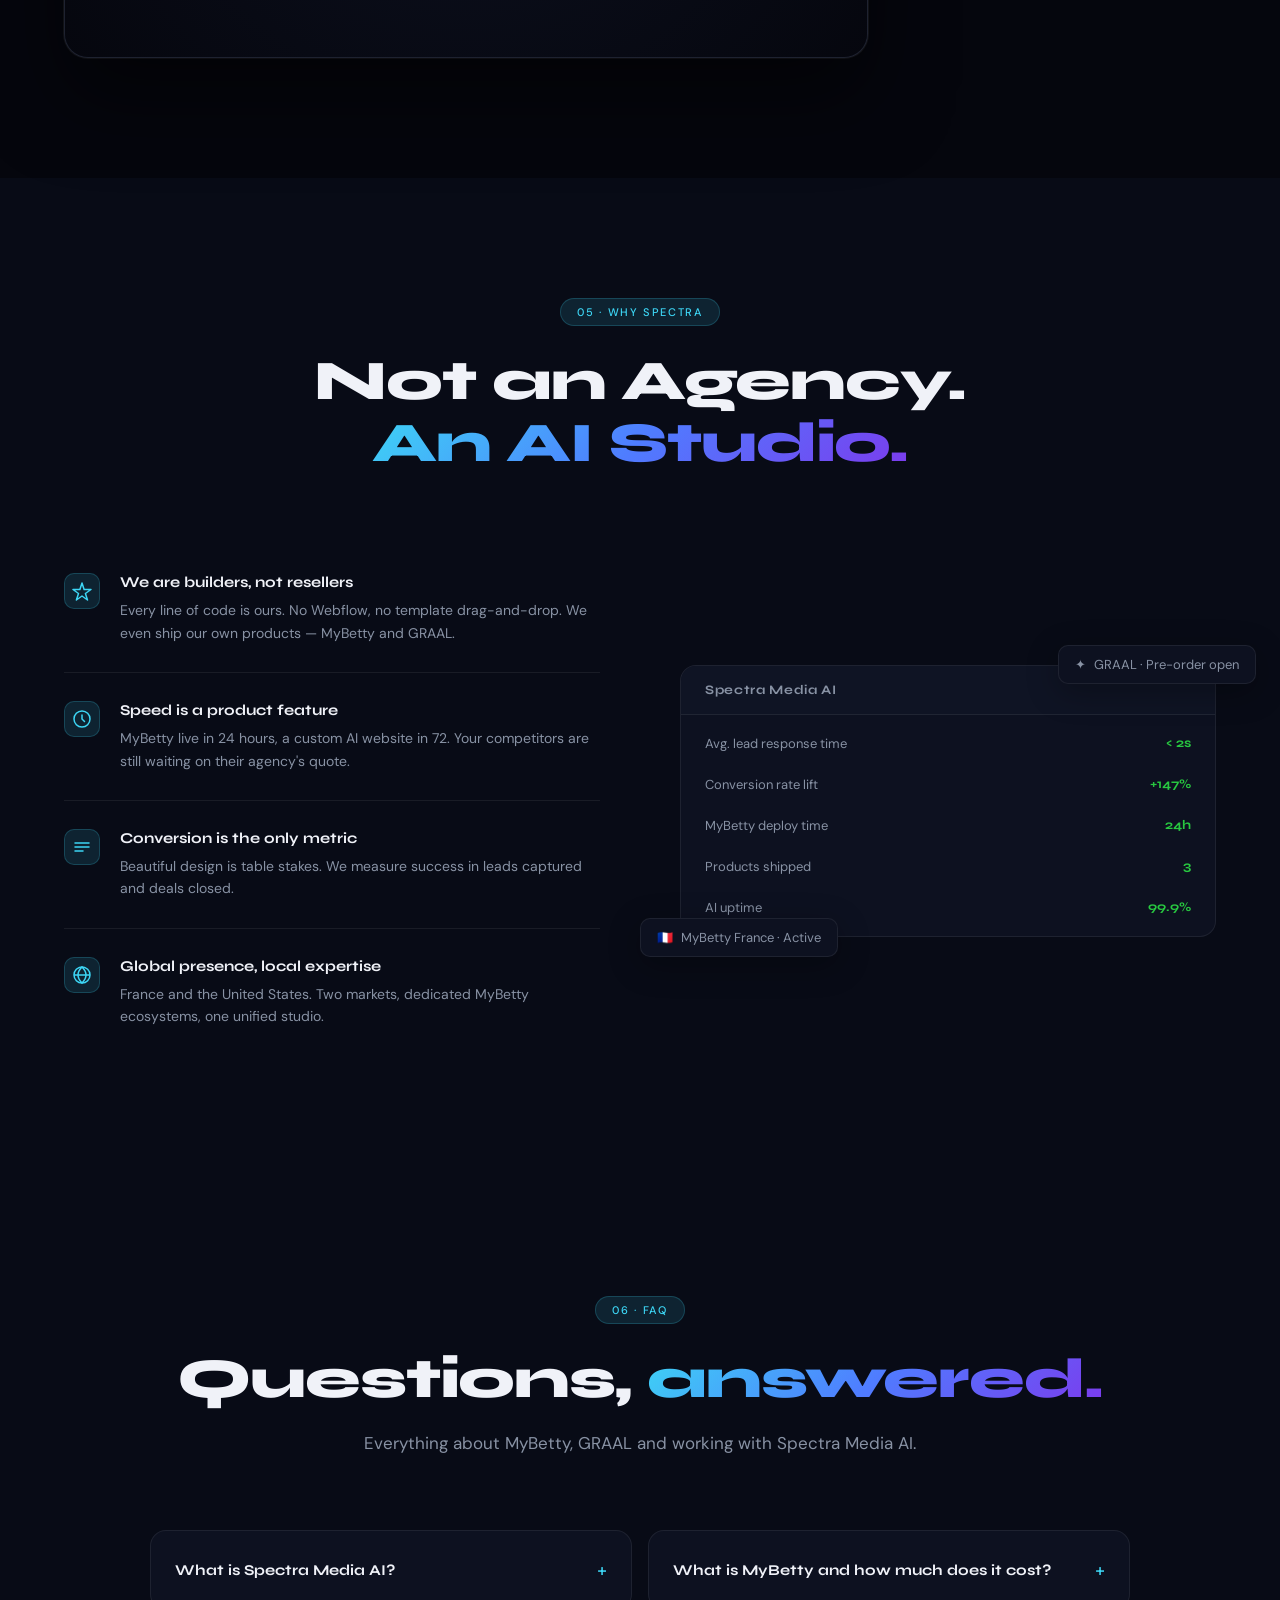
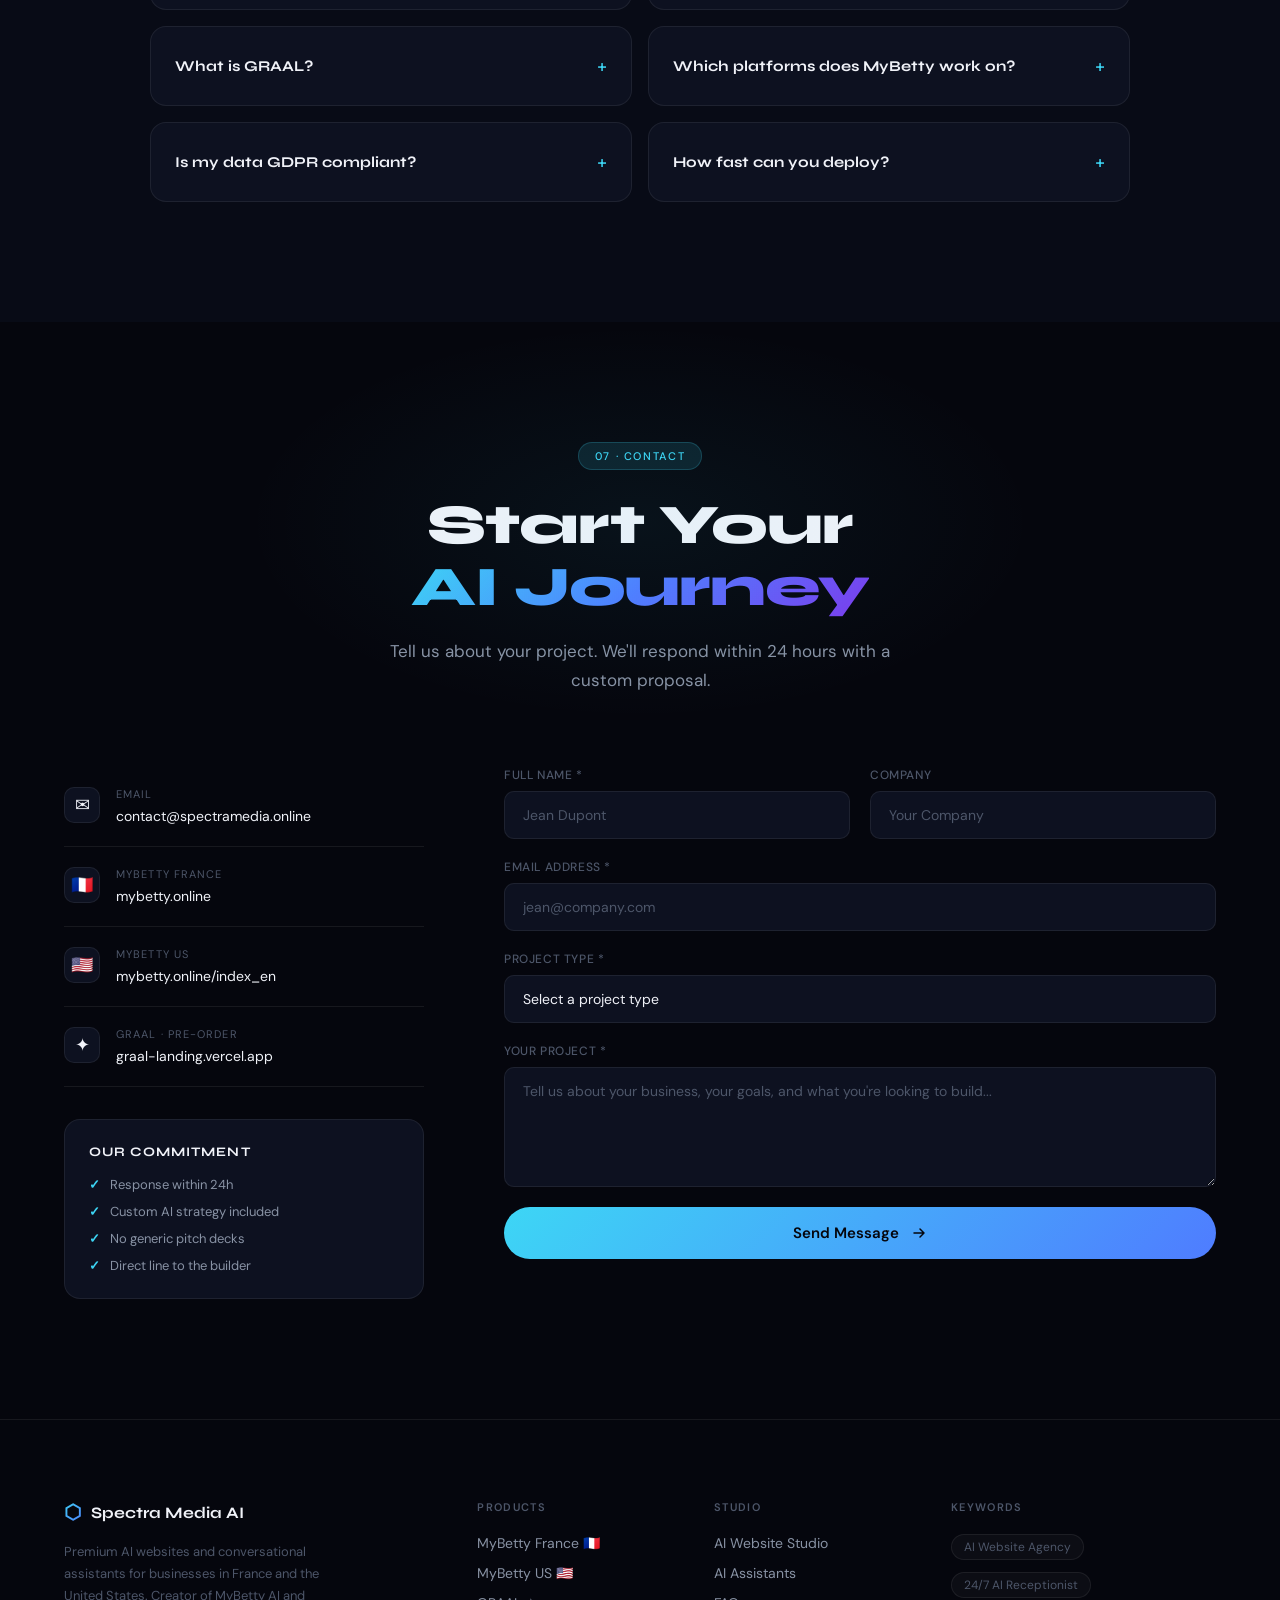
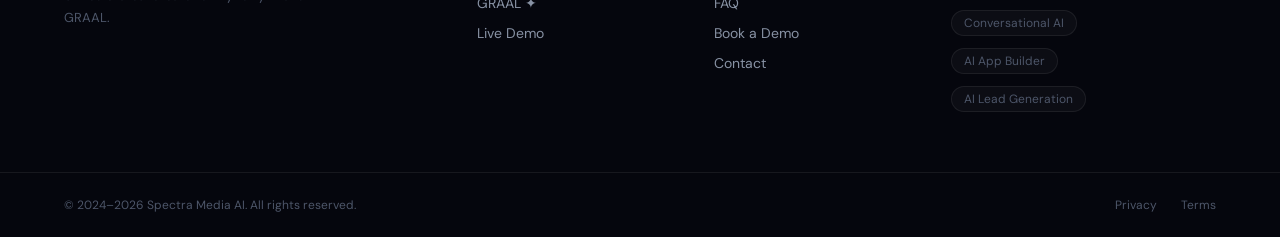
==== commit 3e02a418: "Rebuild spectramedia.online: 3-product hub (MyBetty FR/US + GRAAL), English, SEO + favicon - Add ded" ====
--- a/index.html
+++ b/index.html
@@ -3,45 +3,186 @@
 <head>
   <meta charset="UTF-8" />
   <meta name="viewport" content="width=device-width, initial-scale=1.0" />
-  <title>Spectra Media AI — Premium AI Websites & Intelligent Assistants</title>
-  <meta name="description" content="Spectra Media AI builds ultra-modern AI-powered websites with conversational assistants that convert visitors into clients. Creator of MyBetty AI — France & United States." />
-  <meta name="keywords" content="AI website agency, AI chatbot agency, conversational AI websites, premium AI agency, AI lead generation, AI assistant websites, SaaS AI websites, MyBetty AI" />
+
+  <!-- ============ PRIMARY SEO ============ -->
+  <title>Spectra Media AI — AI Websites &amp; Assistants · MyBetty &amp; GRAAL</title>
+  <meta name="description" content="Spectra Media AI builds premium AI-powered websites and conversational assistants that turn visitors into clients. Creator of MyBetty AI (France &amp; United States) and GRAAL — the AI that turns an idea into a live app." />
+  <meta name="keywords" content="Spectra Media AI, AI website agency, AI website studio, AI chatbot, conversational AI, AI assistant for business, AI lead generation, 24/7 AI receptionist, MyBetty, MyBetty AI, GRAAL, AI app builder, business idea generator, build an app with AI, website that converts, small business AI, lead capture chatbot" />
+  <meta name="author" content="Spectra Media AI" />
+  <meta name="robots" content="index, follow, max-image-preview:large, max-snippet:-1, max-video-preview:-1" />
+  <meta name="theme-color" content="#05060d" />
   <link rel="canonical" href="https://spectramedia.online/" />
 
-  <!-- OpenGraph -->
+  <!-- ============ FAVICON / PWA ============ -->
+  <link rel="icon" type="image/svg+xml" href="/favicon.svg" />
+  <link rel="icon" type="image/png" sizes="32x32" href="/favicon-32x32.png" />
+  <link rel="icon" type="image/png" sizes="16x16" href="/favicon-16x16.png" />
+  <link rel="shortcut icon" href="/favicon.ico" />
+  <link rel="apple-touch-icon" href="/apple-touch-icon.png" />
+  <link rel="manifest" href="/site.webmanifest" />
+
+  <!-- ============ OPEN GRAPH ============ -->
   <meta property="og:type" content="website" />
+  <meta property="og:site_name" content="Spectra Media AI" />
   <meta property="og:url" content="https://spectramedia.online/" />
-  <meta property="og:title" content="Spectra Media AI — Premium AI Websites & Intelligent Assistants" />
-  <meta property="og:description" content="We build ultra-modern AI-powered websites with conversational assistants that convert visitors into clients." />
+  <meta property="og:title" content="Spectra Media AI — AI Websites &amp; Assistants · MyBetty &amp; GRAAL" />
+  <meta property="og:description" content="Premium AI websites and conversational assistants that turn visitors into clients. Creator of MyBetty AI (FR &amp; US) and GRAAL." />
   <meta property="og:image" content="https://spectramedia.online/public/images/og-cover.jpg" />
-
-  <!-- Twitter Card -->
+  <meta property="og:image:width" content="1200" />
+  <meta property="og:image:height" content="630" />
+  <meta property="og:locale" content="en_US" />
+
+  <!-- ============ TWITTER ============ -->
   <meta name="twitter:card" content="summary_large_image" />
-  <meta name="twitter:title" content="Spectra Media AI — Premium AI Websites" />
-  <meta name="twitter:description" content="AI-powered websites that turn visitors into clients. Creator of MyBetty AI." />
+  <meta name="twitter:title" content="Spectra Media AI — AI Websites, MyBetty &amp; GRAAL" />
+  <meta name="twitter:description" content="AI-powered websites that turn visitors into clients. Creator of MyBetty AI and GRAAL." />
   <meta name="twitter:image" content="https://spectramedia.online/public/images/og-cover.jpg" />
 
-  <!-- Fonts -->
+  <!-- ============ FONTS ============ -->
   <link rel="preconnect" href="https://fonts.googleapis.com" />
   <link rel="preconnect" href="https://fonts.gstatic.com" crossorigin />
   <link href="https://fonts.googleapis.com/css2?family=Syne:wght@400;600;700;800&family=DM+Sans:ital,opsz,wght@0,9..40,300;0,9..40,400;0,9..40,500;1,9..40,300&display=swap" rel="stylesheet" />
 
   <link rel="stylesheet" href="style.css" />
 
-  <!-- Schema.org -->
+  <!-- ============ STRUCTURED DATA ============ -->
   <script type="application/ld+json">
   {
     "@context": "https://schema.org",
     "@type": "Organization",
     "name": "Spectra Media AI",
-    "url": "https://spectramedia.online",
-    "description": "Premium AI website studio and creator of MyBetty AI assistants for France and the United States.",
+    "alternateName": "Spectra Media",
+    "url": "https://spectramedia.online/",
+    "logo": "https://spectramedia.online/favicon-512x512.png",
+    "image": "https://spectramedia.online/public/images/og-cover.jpg",
+    "description": "Premium AI website studio and creator of MyBetty AI conversational assistants (France & United States) and GRAAL, the AI that turns a business idea into a live application.",
+    "email": "contact@spectramedia.online",
     "contactPoint": {
       "@type": "ContactPoint",
       "email": "contact@spectramedia.online",
-      "contactType": "Customer Support"
+      "contactType": "Customer Support",
+      "availableLanguage": ["English", "French"]
     },
-    "sameAs": ["https://mybetty.online"]
+    "areaServed": ["FR", "US"],
+    "sameAs": [
+      "https://mybetty.online",
+      "https://mybetty.online/index_en",
+      "https://graal-landing.vercel.app"
+    ]
+  }
+  </script>
+
+  <script type="application/ld+json">
+  {
+    "@context": "https://schema.org",
+    "@type": "WebSite",
+    "name": "Spectra Media AI",
+    "url": "https://spectramedia.online/",
+    "inLanguage": "en",
+    "publisher": { "@type": "Organization", "name": "Spectra Media AI" }
+  }
+  </script>
+
+  <script type="application/ld+json">
+  {
+    "@context": "https://schema.org",
+    "@type": "Product",
+    "name": "MyBetty AI — France",
+    "url": "https://mybetty.online",
+    "image": "https://spectramedia.online/public/images/og-cover.jpg",
+    "description": "An AI professional character for French small businesses. MyBetty welcomes your website visitors 24/7, answers their questions and turns interest into qualified leads (name, email, phone, need).",
+    "brand": { "@type": "Brand", "name": "Spectra Media AI" },
+    "applicationCategory": "BusinessApplication",
+    "offers": {
+      "@type": "Offer",
+      "price": "179",
+      "priceCurrency": "EUR",
+      "url": "https://mybetty.online",
+      "availability": "https://schema.org/InStock",
+      "description": "EUR 179/month, 7-day free trial with no credit card, optional turnkey setup +EUR 99."
+    }
+  }
+  </script>
+
+  <script type="application/ld+json">
+  {
+    "@context": "https://schema.org",
+    "@type": "Product",
+    "name": "MyBetty AI — United States",
+    "url": "https://mybetty.online/index_en",
+    "image": "https://spectramedia.online/public/images/og-cover.jpg",
+    "description": "A 24/7 AI online receptionist for US small businesses. MyBetty greets visitors, answers instantly and converts interest into qualified leads (name, email, phone, intent).",
+    "brand": { "@type": "Brand", "name": "Spectra Media AI" },
+    "applicationCategory": "BusinessApplication",
+    "offers": {
+      "@type": "Offer",
+      "price": "149",
+      "priceCurrency": "USD",
+      "url": "https://mybetty.online/index_en",
+      "availability": "https://schema.org/InStock",
+      "description": "USD 149/month, 7 days free with no credit card, optional white-glove setup +USD 99."
+    }
+  }
+  </script>
+
+  <script type="application/ld+json">
+  {
+    "@context": "https://schema.org",
+    "@type": "Product",
+    "name": "GRAAL",
+    "url": "https://graal-landing.vercel.app",
+    "image": "https://spectramedia.online/public/images/og-cover.jpg",
+    "description": "The business-idea generator that builds your AI application automatically. You describe your context and constraints: GRAAL finds a profitable idea, generates the full web application and puts it online — with no technical skills.",
+    "brand": { "@type": "Brand", "name": "Spectra Media AI" },
+    "applicationCategory": "BusinessApplication",
+    "releaseDate": "2026-09",
+    "offers": {
+      "@type": "Offer",
+      "price": "49",
+      "priceCurrency": "EUR",
+      "url": "https://graal-landing.vercel.app",
+      "availability": "https://schema.org/PreOrder",
+      "description": "Pre-order at EUR 49 (one-time): access to the first public version, launch price and priority access. Shipping September 2026."
+    }
+  }
+  </script>
+
+  <script type="application/ld+json">
+  {
+    "@context": "https://schema.org",
+    "@type": "FAQPage",
+    "mainEntity": [
+      {
+        "@type": "Question",
+        "name": "What is Spectra Media AI?",
+        "acceptedAnswer": { "@type": "Answer", "text": "Spectra Media AI is a premium AI web studio. We build modern websites powered by conversational AI that capture and qualify leads automatically, and we ship our own products: MyBetty AI (a 24/7 AI assistant for France and the US) and GRAAL (an AI that turns a business idea into a live application)." }
+      },
+      {
+        "@type": "Question",
+        "name": "What is MyBetty and how much does it cost?",
+        "acceptedAnswer": { "@type": "Answer", "text": "MyBetty is an AI professional character that welcomes your website visitors 24/7, answers their questions and captures qualified leads (name, email, phone, need). It is EUR 179/month in France and USD 149/month in the US, each with a 7-day free trial and no credit card. An optional turnkey setup is available for a one-time EUR 99 / USD 99." }
+      },
+      {
+        "@type": "Question",
+        "name": "What is GRAAL?",
+        "acceptedAnswer": { "@type": "Answer", "text": "GRAAL is a business-idea generator that builds your AI application automatically. You describe your context and constraints, and GRAAL finds a profitable idea, generates the full web application and puts it online — with no Vercel, Stripe or GitHub setup. It is available to pre-order at EUR 49 (one-time), shipping September 2026." }
+      },
+      {
+        "@type": "Question",
+        "name": "Which platforms does MyBetty work on?",
+        "acceptedAnswer": { "@type": "Answer", "text": "MyBetty works on WordPress, Wix, Webflow, Squarespace and plain HTML sites. It installs with a single snippet, supports multiple sites, includes an analytics dashboard and is GDPR compliant." }
+      },
+      {
+        "@type": "Question",
+        "name": "Is my data GDPR compliant?",
+        "acceptedAnswer": { "@type": "Answer", "text": "Yes. MyBetty is built privacy-first with encrypted data storage and is GDPR compliant in both France and the United States. Lead data is only used to connect you with your prospects." }
+      },
+      {
+        "@type": "Question",
+        "name": "How fast can Spectra Media AI deploy?",
+        "acceptedAnswer": { "@type": "Answer", "text": "MyBetty can be live on your website within 24 hours. A fully custom AI website is delivered in about 72 hours from brief to launch." }
+      }
+    ]
   }
   </script>
 </head>
@@ -67,7 +208,9 @@
     <div class="nav-links">
       <a href="#studio">Studio</a>
       <a href="#mybetty">MyBetty</a>
+      <a href="#graal">GRAAL</a>
       <a href="#demo">Live Demo</a>
+      <a href="#faq">FAQ</a>
       <a href="#contact">Contact</a>
     </div>
 
@@ -84,7 +227,9 @@
   <div class="nav-mobile" id="navMobile">
     <a href="#studio">Studio</a>
     <a href="#mybetty">MyBetty</a>
+    <a href="#graal">GRAAL</a>
     <a href="#demo">Live Demo</a>
+    <a href="#faq">FAQ</a>
     <a href="#contact">Contact</a>
     <a href="#contact" class="btn-nav-mobile">Book a Demo →</a>
   </div>
@@ -94,7 +239,6 @@
      HERO
 ======================================== -->
 <header class="hero" id="hero">
-  <!-- Animated mesh background -->
   <div class="hero-bg">
     <div class="mesh mesh-1"></div>
     <div class="mesh mesh-2"></div>
@@ -102,7 +246,6 @@
     <div class="grid-lines"></div>
   </div>
 
-  <!-- Floating orbs -->
   <div class="orb orb-1"></div>
   <div class="orb orb-2"></div>
   <div class="orb orb-3"></div>
@@ -110,7 +253,7 @@
   <div class="hero-inner">
     <div class="hero-badge">
       <span class="badge-dot"></span>
-      AI Web Studio · Est. 2024 · Paris & New York
+      AI Web Studio · MyBetty · GRAAL · Paris &amp; New York
     </div>
 
     <h1 class="hero-headline">
@@ -120,17 +263,21 @@
     </h1>
 
     <p class="hero-sub">
-      Spectra Media AI engineers ultra-modern websites powered by conversational intelligence.<br>
-      We don't just build sites — we deploy AI systems that <em>sell for you, 24/7</em>.
+      Spectra Media AI engineers ultra-modern websites powered by conversational intelligence — and ships its own AI products.
+      Meet <strong>MyBetty</strong>, your 24/7 AI assistant for France &amp; the US, and <strong>GRAAL</strong>, the AI that turns an idea into a live app.
     </p>
 
     <div class="hero-actions">
       <a href="https://mybetty.online" target="_blank" rel="noopener" class="btn-primary">
-        <span class="btn-flag">🇫🇷</span> Launch MyBetty FR
+        <span class="btn-flag">🇫🇷</span> MyBetty FR
         <svg class="btn-arrow" width="16" height="16" viewBox="0 0 16 16"><path d="M3 8h10M9 4l4 4-4 4" stroke="currentColor" stroke-width="1.5" stroke-linecap="round" stroke-linejoin="round" fill="none"/></svg>
       </a>
-      <a href="https://mybetty.online/en" target="_blank" rel="noopener" class="btn-primary btn-us">
-        <span class="btn-flag">🇺🇸</span> Launch MyBetty US
+      <a href="https://mybetty.online/index_en" target="_blank" rel="noopener" class="btn-primary btn-us">
+        <span class="btn-flag">🇺🇸</span> MyBetty US
+        <svg class="btn-arrow" width="16" height="16" viewBox="0 0 16 16"><path d="M3 8h10M9 4l4 4-4 4" stroke="currentColor" stroke-width="1.5" stroke-linecap="round" stroke-linejoin="round" fill="none"/></svg>
+      </a>
+      <a href="https://graal-landing.vercel.app" target="_blank" rel="noopener" class="btn-primary btn-graal">
+        <span class="btn-flag">✦</span> Discover GRAAL
         <svg class="btn-arrow" width="16" height="16" viewBox="0 0 16 16"><path d="M3 8h10M9 4l4 4-4 4" stroke="currentColor" stroke-width="1.5" stroke-linecap="round" stroke-linejoin="round" fill="none"/></svg>
       </a>
       <a href="#demo" class="btn-ghost">
@@ -141,18 +288,18 @@
 
     <div class="hero-stats">
       <div class="stat">
-        <span class="stat-num">2</span>
+        <span class="stat-num">3</span>
+        <span class="stat-label">Products</span>
+      </div>
+      <div class="stat-divider"></div>
+      <div class="stat">
+        <span class="stat-num">FR · US</span>
         <span class="stat-label">Markets</span>
       </div>
       <div class="stat-divider"></div>
       <div class="stat">
         <span class="stat-num">24/7</span>
         <span class="stat-label">AI Active</span>
-      </div>
-      <div class="stat-divider"></div>
-      <div class="stat">
-        <span class="stat-num">100%</span>
-        <span class="stat-label">Conversion-First</span>
       </div>
     </div>
   </div>
@@ -170,20 +317,22 @@
   <div class="marquee-track">
     <div class="marquee-inner">
       <span>AI Websites</span><span class="sep">·</span>
-      <span>Lead Generation</span><span class="sep">·</span>
-      <span>Conversational AI</span><span class="sep">·</span>
       <span>MyBetty FR</span><span class="sep">·</span>
       <span>MyBetty US</span><span class="sep">·</span>
-      <span>SEO Automation</span><span class="sep">·</span>
-      <span>CRM Integration</span><span class="sep">·</span>
+      <span>GRAAL</span><span class="sep">·</span>
+      <span>24/7 AI Receptionist</span><span class="sep">·</span>
+      <span>Lead Generation</span><span class="sep">·</span>
+      <span>Idea → Live App</span><span class="sep">·</span>
+      <span>Conversational AI</span><span class="sep">·</span>
       <span>AI Studio</span><span class="sep">·</span>
       <span>AI Websites</span><span class="sep">·</span>
-      <span>Lead Generation</span><span class="sep">·</span>
-      <span>Conversational AI</span><span class="sep">·</span>
       <span>MyBetty FR</span><span class="sep">·</span>
       <span>MyBetty US</span><span class="sep">·</span>
-      <span>SEO Automation</span><span class="sep">·</span>
-      <span>CRM Integration</span><span class="sep">·</span>
+      <span>GRAAL</span><span class="sep">·</span>
+      <span>24/7 AI Receptionist</span><span class="sep">·</span>
+      <span>Lead Generation</span><span class="sep">·</span>
+      <span>Idea → Live App</span><span class="sep">·</span>
+      <span>Conversational AI</span><span class="sep">·</span>
       <span>AI Studio</span><span class="sep">·</span>
     </div>
   </div>
@@ -241,7 +390,7 @@
         <div class="card-icon">
           <svg width="28" height="28" viewBox="0 0 28 28" fill="none"><path d="M7 14h14M7 10h14M7 18h10" stroke="currentColor" stroke-width="1.5" stroke-linecap="round"/><rect x="3" y="4" width="22" height="20" rx="3" stroke="currentColor" stroke-width="1.5"/></svg>
         </div>
-        <h3>CRM & Stack Integration</h3>
+        <h3>CRM &amp; Stack Integration</h3>
         <p>Stripe, Mailjet, Notion, Google Sheets, Airtable, Zapier. We plug your new AI website directly into your existing workflow. Zero friction.</p>
         <div class="card-tag">Integration</div>
       </div>
@@ -264,9 +413,9 @@
 <section class="mybetty-section" id="mybetty">
   <div class="container">
     <div class="section-header">
-      <div class="section-tag">02 · Products</div>
+      <div class="section-tag">02 · MyBetty AI</div>
       <h2 class="section-title">Meet <span class="gradient-text">MyBetty AI</span></h2>
-      <p class="section-sub">Two ecosystems. One mission: automate your client acquisition with conversational intelligence.</p>
+      <p class="section-sub">An AI professional character that gives your business an irresistible face — welcomes visitors, answers instantly and turns interest into qualified leads. Two markets, one mission. Free 7-day trial.</p>
     </div>
 
     <div class="betty-cards">
@@ -281,31 +430,39 @@
           </div>
 
           <div class="betty-name">MyBetty</div>
-          <div class="betty-market">Marché Français</div>
+          <div class="betty-market">French Market · Small Business</div>
 
           <p class="betty-desc">
-            L'assistante IA pour les artisans et PME françaises. Capture les leads, qualifie les projets et répond aux clients — en français, 24h/24.
+            The AI professional character that gives your business an irresistible face.
+            Betty welcomes your visitors 24/7, answers their questions and turns interest into
+            <strong>real client leads</strong> — name, email, phone and need — in French.
           </p>
 
+          <div class="betty-price-row">
+            <div class="betty-price">€179<span>/mo</span></div>
+            <div class="betty-trial">7-day free trial · no credit card</div>
+          </div>
+
           <ul class="betty-features">
-            <li><span class="feat-check">✓</span> Artisans, commerçants, prestataires</li>
-            <li><span class="feat-check">✓</span> Qualification automatique des prospects</li>
-            <li><span class="feat-check">✓</span> Réponses personnalisées par métier</li>
-            <li><span class="feat-check">✓</span> Intégration Stripe · 179€/mois</li>
-            <li><span class="feat-check">✓</span> Déploiement sur votre site en 24h</li>
+            <li><span class="feat-check">✓</span> Instant replies, 24/7, in French</li>
+            <li><span class="feat-check">✓</span> Automatic lead qualification &amp; capture</li>
+            <li><span class="feat-check">✓</span> Customizable by trade (20+ sectors)</li>
+            <li><span class="feat-check">✓</span> WordPress, Wix, Webflow, Squarespace, HTML</li>
+            <li><span class="feat-check">✓</span> Multi-site · analytics · GDPR compliant</li>
+            <li><span class="feat-check">✓</span> Turnkey setup +€99 (optional)</li>
           </ul>
 
           <div class="betty-use-cases">
-            <div class="use-case">Plomberie</div>
-            <div class="use-case">Électricité</div>
-            <div class="use-case">Peinture</div>
-            <div class="use-case">Immobilier</div>
-            <div class="use-case">Beauté</div>
-            <div class="use-case">+20 métiers</div>
+            <div class="use-case">Trades</div>
+            <div class="use-case">Real Estate</div>
+            <div class="use-case">Coaching</div>
+            <div class="use-case">Health</div>
+            <div class="use-case">Beauty</div>
+            <div class="use-case">+20 trades</div>
           </div>
 
           <a href="https://mybetty.online" target="_blank" rel="noopener" class="betty-cta betty-cta-fr">
-            Découvrir MyBetty FR
+            Start free — 7 days
             <svg width="16" height="16" viewBox="0 0 16 16"><path d="M3 8h10M9 4l4 4-4 4" stroke="currentColor" stroke-width="1.5" stroke-linecap="round" stroke-linejoin="round" fill="none"/></svg>
           </a>
         </div>
@@ -321,31 +478,39 @@
           </div>
 
           <div class="betty-name">MyBetty</div>
-          <div class="betty-market">US Market</div>
+          <div class="betty-market">US Market · Small Business</div>
 
           <p class="betty-desc">
-            The AI assistant built for American small businesses. Captures leads, qualifies inquiries, and books appointments — in English, around the clock.
+            The 24/7 AI online receptionist that captures more leads. Betty greets every visitor,
+            answers instantly and turns interest into <strong>qualified leads</strong> —
+            name, email, phone and intent — even outside business hours.
           </p>
 
+          <div class="betty-price-row">
+            <div class="betty-price">$149<span>/mo</span></div>
+            <div class="betty-trial">7 days free · no credit card</div>
+          </div>
+
           <ul class="betty-features">
-            <li><span class="feat-check">✓</span> Real estate, contractors, services</li>
-            <li><span class="feat-check">✓</span> Automated lead qualification</li>
-            <li><span class="feat-check">✓</span> Industry-specific responses</li>
-            <li><span class="feat-check">✓</span> Stripe integration · $149/month</li>
-            <li><span class="feat-check">✓</span> Live on your site within 24h</li>
+            <li><span class="feat-check">✓</span> Instant replies, available 24/7</li>
+            <li><span class="feat-check">✓</span> Automated lead qualification &amp; capture</li>
+            <li><span class="feat-check">✓</span> Multilingual auto-detection (20+ sectors)</li>
+            <li><span class="feat-check">✓</span> WordPress, Wix, Webflow, Squarespace, HTML</li>
+            <li><span class="feat-check">✓</span> Analytics dashboard · GDPR compliant</li>
+            <li><span class="feat-check">✓</span> White-glove setup +$99 (optional)</li>
           </ul>
 
           <div class="betty-use-cases">
             <div class="use-case">Real Estate</div>
-            <div class="use-case">Plumbing</div>
-            <div class="use-case">Roofing</div>
+            <div class="use-case">Contractors</div>
+            <div class="use-case">Healthcare</div>
             <div class="use-case">Legal</div>
             <div class="use-case">Med Spa</div>
             <div class="use-case">+20 trades</div>
           </div>
 
-          <a href="https://mybetty.online/en" target="_blank" rel="noopener" class="betty-cta betty-cta-us">
-            Launch MyBetty US
+          <a href="https://mybetty.online/index_en" target="_blank" rel="noopener" class="betty-cta betty-cta-us">
+            Create my Betty free — 7 days
             <svg width="16" height="16" viewBox="0 0 16 16"><path d="M3 8h10M9 4l4 4-4 4" stroke="currentColor" stroke-width="1.5" stroke-linecap="round" stroke-linejoin="round" fill="none"/></svg>
           </a>
         </div>
@@ -386,12 +551,110 @@
 </section>
 
 <!-- ========================================
+     GRAAL SECTION
+======================================== -->
+<section class="graal-section" id="graal">
+  <div class="graal-bg"></div>
+  <div class="container">
+    <div class="section-header">
+      <div class="section-tag tag-gold">03 · GRAAL · New</div>
+      <h2 class="section-title">From Idea<br><span class="gradient-gold">to Launch.</span></h2>
+      <p class="section-sub">The business-idea generator that builds your AI application — automatically. You describe. GRAAL executes.</p>
+    </div>
+
+    <div class="graal-grid">
+      <!-- COPY -->
+      <div class="graal-copy">
+        <p class="graal-lead">
+          You describe your context and your constraints. <strong>GRAAL finds a profitable idea</strong>,
+          evaluates it, generates the full web application and puts it online — <strong>with no technical skills</strong>.
+          From a hunch to a product that can sell, in one guided flow.
+        </p>
+
+        <ul class="graal-features">
+          <li>
+            <span class="graal-dot">1</span>
+            <div><strong>A profitable, evaluated idea</strong><br>Commercial potential, feasibility, urgency and difficulty — matched to your profile.</div>
+          </li>
+          <li>
+            <span class="graal-dot">2</span>
+            <div><strong>The application built for you</strong><br>Pages, copy, offers and a sales funnel generated automatically, ready to take payment.</div>
+          </li>
+          <li>
+            <span class="graal-dot">3</span>
+            <div><strong>Automatic go-live</strong><br>No Vercel, Stripe or GitHub setup. Track your project from a dashboard.</div>
+          </li>
+        </ul>
+
+        <div class="graal-offer">
+          <div class="graal-offer-head">
+            <span class="graal-offer-label">Pre-order · launch price</span>
+            <div class="graal-price">€49 <span>· one-time</span></div>
+          </div>
+          <ul class="graal-offer-list">
+            <li>Access to the <strong>first public version</strong> of GRAAL</li>
+            <li>Launch price reserved for pre-orders</li>
+            <li>Priority access at release</li>
+            <li>Idea generation + app creation included</li>
+          </ul>
+          <div class="graal-delivery">
+            <span class="graal-delivery-dot"></span>
+            Shipping <strong>September 2026</strong>
+          </div>
+          <a href="https://graal-landing.vercel.app" target="_blank" rel="noopener" class="graal-cta">
+            Pre-order GRAAL — €49
+            <svg width="16" height="16" viewBox="0 0 16 16"><path d="M3 8h10M9 4l4 4-4 4" stroke="currentColor" stroke-width="1.5" stroke-linecap="round" stroke-linejoin="round" fill="none"/></svg>
+          </a>
+        </div>
+      </div>
+
+      <!-- VISUAL FLOW -->
+      <div class="graal-visual">
+        <div class="graal-flow">
+          <div class="graal-flow-head">
+            <span class="graal-mark">✦</span>
+            <div>
+              <div class="graal-flow-title">GRAAL</div>
+              <div class="graal-flow-sub">You describe · GRAAL builds</div>
+            </div>
+          </div>
+
+          <div class="flow-step">
+            <div class="flow-num">01</div>
+            <div class="flow-body">
+              <h4>You describe</h4>
+              <p>“I'm a personal trainer in Le Mans, small budget, I want to sell programs online.”</p>
+            </div>
+          </div>
+          <div class="flow-arrow">↓</div>
+          <div class="flow-step">
+            <div class="flow-num">02</div>
+            <div class="flow-body">
+              <h4>GRAAL generates</h4>
+              <p>A profitable, evaluated idea + a complete web app: pages, offers and a sales funnel.</p>
+            </div>
+          </div>
+          <div class="flow-arrow">↓</div>
+          <div class="flow-step flow-step-live">
+            <div class="flow-num">03</div>
+            <div class="flow-body">
+              <h4>Live &amp; ready to sell</h4>
+              <p>Automatic go-live. Track everything from your dashboard.</p>
+            </div>
+          </div>
+        </div>
+      </div>
+    </div>
+  </div>
+</section>
+
+<!-- ========================================
      LIVE DEMO
 ======================================== -->
 <section class="demo-section" id="demo">
   <div class="container">
     <div class="section-header">
-      <div class="section-tag">03 · Live Demo</div>
+      <div class="section-tag">04 · Live Demo</div>
       <h2 class="section-title">Experience <span class="gradient-text">Betty Live</span></h2>
       <p class="section-sub">Talk to Betty right now. Ask anything. See exactly what your clients will experience.</p>
     </div>
@@ -404,7 +667,7 @@
             <span class="dot dot-yellow"></span>
             <span class="dot dot-green"></span>
           </div>
-          <div class="browser-url">mybetty.online · Live Demo</div>
+          <div class="browser-url">mybetty.online · Betty Live</div>
           <div class="browser-live">
             <span class="live-pulse"></span>
             Live
@@ -412,10 +675,9 @@
         </div>
 
         <div class="demo-frame-inner">
-          <!-- REPLACE SRC WITH YOUR BETTY DEMO URL -->
           <iframe
             src="https://mybetty.online/chat_en"
-            title="MyBetty AI Demo"
+            title="MyBetty AI Live Demo"
             loading="lazy"
             allow="microphone"
             class="demo-iframe"
@@ -459,7 +721,14 @@
           <div class="demo-feat-icon">🔒</div>
           <div>
             <h4>GDPR Ready</h4>
-            <p>Privacy-first architecture. Compliant in FR & US.</p>
+            <p>Privacy-first architecture. Compliant in FR &amp; US.</p>
+          </div>
+        </div>
+        <div class="demo-feat">
+          <div class="demo-feat-icon">⚙️</div>
+          <div>
+            <h4>One-Snippet Install</h4>
+            <p>Goes live on your site in minutes. No code.</p>
           </div>
         </div>
       </div>
@@ -473,7 +742,7 @@
 <section class="why-section">
   <div class="container">
     <div class="section-header">
-      <div class="section-tag">04 · Why Spectra</div>
+      <div class="section-tag">05 · Why Spectra</div>
       <h2 class="section-title">Not an Agency.<br><span class="gradient-text">An AI Studio.</span></h2>
     </div>
 
@@ -485,7 +754,7 @@
           </div>
           <div>
             <h4>We are builders, not resellers</h4>
-            <p>Every line of code is ours. No Webflow, no template drag-and-drop. Custom engineering for every client.</p>
+            <p>Every line of code is ours. No Webflow, no template drag-and-drop. We even ship our own products — MyBetty and GRAAL.</p>
           </div>
         </div>
         <div class="why-item">
@@ -494,7 +763,7 @@
           </div>
           <div>
             <h4>Speed is a product feature</h4>
-            <p>From brief to live website in 72 hours. Your competitors are still waiting on their agency's quote.</p>
+            <p>MyBetty live in 24 hours, a custom AI website in 72. Your competitors are still waiting on their agency's quote.</p>
           </div>
         </div>
         <div class="why-item">
@@ -512,7 +781,7 @@
           </div>
           <div>
             <h4>Global presence, local expertise</h4>
-            <p>France and the United States. Two markets, two distinct product ecosystems, one unified studio.</p>
+            <p>France and the United States. Two markets, dedicated MyBetty ecosystems, one unified studio.</p>
           </div>
         </div>
       </div>
@@ -531,12 +800,12 @@
                 <span class="metric-val good">+147%</span>
               </div>
               <div class="metric-row">
-                <span>Deploy time</span>
-                <span class="metric-val good">72h</span>
+                <span>MyBetty deploy time</span>
+                <span class="metric-val good">24h</span>
               </div>
               <div class="metric-row">
-                <span>Markets active</span>
-                <span class="metric-val good">FR + US</span>
+                <span>Products shipped</span>
+                <span class="metric-val good">3</span>
               </div>
               <div class="metric-row">
                 <span>AI uptime</span>
@@ -548,10 +817,55 @@
             <span>🇫🇷</span> MyBetty France · Active
           </div>
           <div class="why-card-float why-card-float-2">
-            <span>🇺🇸</span> MyBetty US · Active
-          </div>
-        </div>
-      </div>
+            <span>✦</span> GRAAL · Pre-order open
+          </div>
+        </div>
+      </div>
+    </div>
+  </div>
+</section>
+
+<!-- ========================================
+     FAQ
+======================================== -->
+<section class="faq-section" id="faq">
+  <div class="container">
+    <div class="section-header">
+      <div class="section-tag">06 · FAQ</div>
+      <h2 class="section-title">Questions, <span class="gradient-text">answered.</span></h2>
+      <p class="section-sub">Everything about MyBetty, GRAAL and working with Spectra Media AI.</p>
+    </div>
+
+    <div class="faq-grid">
+      <details class="faq-item">
+        <summary>What is Spectra Media AI?</summary>
+        <p>Spectra Media AI is a premium AI web studio. We build modern websites powered by conversational AI that capture and qualify leads automatically — and we ship our own products: <strong>MyBetty AI</strong> (a 24/7 AI assistant for France and the US) and <strong>GRAAL</strong> (an AI that turns a business idea into a live application).</p>
+      </details>
+
+      <details class="faq-item">
+        <summary>What is MyBetty and how much does it cost?</summary>
+        <p>MyBetty is an AI professional character that welcomes your website visitors 24/7, answers their questions and captures qualified leads (name, email, phone, need). It's <strong>€179/month</strong> in France and <strong>$149/month</strong> in the US, each with a <strong>7-day free trial and no credit card</strong>. Optional turnkey setup: +€99 / +$99.</p>
+      </details>
+
+      <details class="faq-item">
+        <summary>What is GRAAL?</summary>
+        <p>GRAAL is a business-idea generator that builds your AI application automatically. You describe your context and constraints, and GRAAL finds a profitable idea, generates the full web application and puts it online — with no Vercel, Stripe or GitHub setup. Available to <strong>pre-order at €49</strong> (one-time), shipping <strong>September 2026</strong>.</p>
+      </details>
+
+      <details class="faq-item">
+        <summary>Which platforms does MyBetty work on?</summary>
+        <p>MyBetty works on <strong>WordPress, Wix, Webflow, Squarespace and plain HTML</strong> sites. It installs with a single snippet, supports multiple sites, includes an analytics dashboard and is GDPR compliant.</p>
+      </details>
+
+      <details class="faq-item">
+        <summary>Is my data GDPR compliant?</summary>
+        <p>Yes. MyBetty is built privacy-first with encrypted data storage and is <strong>GDPR compliant</strong> in both France and the US. Lead data is only ever used to connect you with your prospects.</p>
+      </details>
+
+      <details class="faq-item">
+        <summary>How fast can you deploy?</summary>
+        <p>MyBetty can be live on your website <strong>within 24 hours</strong>. A fully custom AI website is delivered in about <strong>72 hours</strong> from brief to launch.</p>
+      </details>
     </div>
   </div>
 </section>
@@ -562,7 +876,7 @@
 <section class="contact-section" id="contact">
   <div class="container">
     <div class="section-header">
-      <div class="section-tag">05 · Contact</div>
+      <div class="section-tag">07 · Contact</div>
       <h2 class="section-title">Start Your<br><span class="gradient-text">AI Journey</span></h2>
       <p class="section-sub">Tell us about your project. We'll respond within 24 hours with a custom proposal.</p>
     </div>
@@ -580,14 +894,21 @@
           <div class="contact-icon">🇫🇷</div>
           <div>
             <div class="contact-label">MyBetty France</div>
-            <a href="https://mybetty.online" target="_blank">mybetty.online</a>
+            <a href="https://mybetty.online" target="_blank" rel="noopener">mybetty.online</a>
           </div>
         </div>
         <div class="contact-item">
           <div class="contact-icon">🇺🇸</div>
           <div>
             <div class="contact-label">MyBetty US</div>
-            <a href="https://mybetty.online/en" target="_blank">mybetty.online/en</a>
+            <a href="https://mybetty.online/index_en" target="_blank" rel="noopener">mybetty.online/index_en</a>
+          </div>
+        </div>
+        <div class="contact-item">
+          <div class="contact-icon">✦</div>
+          <div>
+            <div class="contact-label">GRAAL · Pre-order</div>
+            <a href="https://graal-landing.vercel.app" target="_blank" rel="noopener">graal-landing.vercel.app</a>
           </div>
         </div>
 
@@ -623,8 +944,9 @@
           <label for="project_type">Project Type *</label>
           <select id="project_type" name="project_type" required>
             <option value="" disabled selected>Select a project type</option>
-            <option value="mybetty_fr">MyBetty AI — France</option>
-            <option value="mybetty_us">MyBetty AI — United States</option>
+            <option value="mybetty_fr">MyBetty AI — France (€179/mo)</option>
+            <option value="mybetty_us">MyBetty AI — United States ($149/mo)</option>
+            <option value="graal">GRAAL — Pre-order (€49)</option>
             <option value="ai_website">AI Website (Custom)</option>
             <option value="automation">AI Automation / Integration</option>
             <option value="other">Other</option>
@@ -665,16 +987,15 @@
             <span class="logo-mark">⬡</span>
             <span>Spectra Media AI</span>
           </div>
-          <p class="footer-tagline">Premium AI websites and conversational assistants for businesses in France and the United States.</p>
-          <div class="footer-social">
-            <!-- Add your social links here -->
-          </div>
+          <p class="footer-tagline">Premium AI websites and conversational assistants for businesses in France and the United States. Creator of MyBetty AI and GRAAL.</p>
+          <div class="footer-social"></div>
         </div>
 
         <div class="footer-col">
           <div class="footer-col-title">Products</div>
-          <a href="https://mybetty.online" target="_blank">MyBetty France 🇫🇷</a>
-          <a href="https://mybetty.online/en" target="_blank">MyBetty US 🇺🇸</a>
+          <a href="https://mybetty.online" target="_blank" rel="noopener">MyBetty France 🇫🇷</a>
+          <a href="https://mybetty.online/index_en" target="_blank" rel="noopener">MyBetty US 🇺🇸</a>
+          <a href="https://graal-landing.vercel.app" target="_blank" rel="noopener">GRAAL ✦</a>
           <a href="#demo">Live Demo</a>
         </div>
 
@@ -682,6 +1003,7 @@
           <div class="footer-col-title">Studio</div>
           <a href="#studio">AI Website Studio</a>
           <a href="#mybetty">AI Assistants</a>
+          <a href="#faq">FAQ</a>
           <a href="#contact">Book a Demo</a>
           <a href="mailto:contact@spectramedia.online">Contact</a>
         </div>
@@ -689,10 +1011,10 @@
         <div class="footer-col">
           <div class="footer-col-title">Keywords</div>
           <span class="footer-kw">AI Website Agency</span>
-          <span class="footer-kw">AI Chatbot Agency</span>
+          <span class="footer-kw">24/7 AI Receptionist</span>
           <span class="footer-kw">Conversational AI</span>
+          <span class="footer-kw">AI App Builder</span>
           <span class="footer-kw">AI Lead Generation</span>
-          <span class="footer-kw">SaaS AI Websites</span>
         </div>
       </div>
     </div>
@@ -702,8 +1024,8 @@
     <div class="container">
       <span>© 2024–2026 Spectra Media AI. All rights reserved.</span>
       <div class="footer-legal">
-        <a href="/privacy">Privacy Policy</a>
-        <a href="/terms">Terms of Service</a>
+        <a href="mailto:contact@spectramedia.online">Privacy</a>
+        <a href="mailto:contact@spectramedia.online">Terms</a>
       </div>
     </div>
   </div>
--- a/style.css
+++ b/style.css
@@ -1293,3 +1293,186 @@
   .betty-name { font-size: 32px; }
   .contact-wrapper { gap: 40px; }
 }
+
+/* ============================================================
+   GOLD ACCENT (GRAAL)
+============================================================ */
+:root {
+  --gold-1: #ffd479;
+  --gold-2: #f5b73c;
+  --gold-3: #c8902a;
+  --gold-dim: rgba(245,183,60,0.12);
+  --gold-border: rgba(245,183,60,0.28);
+}
+.gradient-gold {
+  background: linear-gradient(135deg, var(--gold-1) 0%, var(--gold-2) 45%, var(--gold-3) 100%);
+  -webkit-background-clip: text;
+  -webkit-text-fill-color: transparent;
+  background-clip: text;
+}
+.tag-gold {
+  color: var(--gold-2) !important;
+  background: var(--gold-dim) !important;
+  border-color: var(--gold-border) !important;
+}
+.btn-graal {
+  background: linear-gradient(135deg, var(--gold-2) 0%, var(--gold-3) 100%);
+  color: #1a1206;
+  box-shadow: 0 0 30px rgba(245,183,60,0.2);
+}
+.btn-graal:hover { box-shadow: 0 8px 40px rgba(245,183,60,0.4); }
+
+/* ---- MyBetty price block ---- */
+.betty-price-row {
+  display: flex; align-items: baseline; flex-wrap: wrap; gap: 8px 16px;
+  margin-bottom: 24px; padding-bottom: 22px;
+  border-bottom: 1px solid var(--border);
+}
+.betty-price {
+  font-family: var(--font-display);
+  font-size: 34px; font-weight: 800; letter-spacing: -0.02em; color: var(--text);
+}
+.betty-price span { font-size: 15px; font-weight: 500; color: var(--text-3); margin-left: 2px; }
+.betty-trial {
+  font-size: 12px; font-weight: 600; color: #34d399;
+  background: rgba(52,211,153,0.1);
+  border: 1px solid rgba(52,211,153,0.25);
+  border-radius: 100px; padding: 5px 12px;
+}
+.betty-desc strong { color: var(--text); }
+
+/* ============================================================
+   GRAAL SECTION
+============================================================ */
+.graal-section {
+  padding: 120px 0; position: relative; overflow: hidden;
+  background:
+    radial-gradient(900px 500px at 80% -10%, rgba(245,183,60,0.10), transparent 60%),
+    var(--bg);
+}
+.graal-bg {
+  position: absolute; inset: 0; pointer-events: none;
+  background-image:
+    linear-gradient(rgba(245,183,60,0.025) 1px, transparent 1px),
+    linear-gradient(90deg, rgba(245,183,60,0.025) 1px, transparent 1px);
+  background-size: 60px 60px;
+}
+.graal-grid {
+  display: grid; grid-template-columns: 1.1fr 0.9fr; gap: 56px;
+  align-items: start; position: relative; z-index: 1;
+}
+.graal-lead { font-size: 17px; line-height: 1.75; color: var(--text-2); margin-bottom: 32px; }
+.graal-lead strong { color: var(--text); }
+.graal-features { list-style: none; display: flex; flex-direction: column; gap: 18px; margin-bottom: 36px; }
+.graal-features li { display: flex; gap: 16px; align-items: flex-start; }
+.graal-features li > div { font-size: 14px; line-height: 1.6; color: var(--text-2); }
+.graal-features strong { color: var(--text); font-family: var(--font-display); font-size: 15px; }
+.graal-dot {
+  width: 30px; height: 30px; flex-shrink: 0; border-radius: 50%;
+  background: var(--gold-dim); border: 1px solid var(--gold-border);
+  color: var(--gold-2); font-family: var(--font-display); font-weight: 700; font-size: 13px;
+  display: flex; align-items: center; justify-content: center;
+}
+.graal-offer {
+  background: linear-gradient(160deg, rgba(245,183,60,0.08), rgba(200,144,42,0.02));
+  border: 1px solid var(--gold-border);
+  border-radius: var(--radius-lg); padding: 28px;
+}
+.graal-offer-head {
+  display: flex; align-items: center; justify-content: space-between;
+  flex-wrap: wrap; gap: 12px; margin-bottom: 18px;
+  padding-bottom: 18px; border-bottom: 1px solid var(--gold-border);
+}
+.graal-offer-label {
+  font-size: 11px; font-weight: 600; letter-spacing: 0.12em; text-transform: uppercase; color: var(--gold-2);
+}
+.graal-price { font-family: var(--font-display); font-size: 32px; font-weight: 800; color: var(--text); letter-spacing: -0.02em; }
+.graal-price span { font-size: 13px; font-weight: 500; color: var(--text-3); }
+.graal-offer-list { list-style: none; display: flex; flex-direction: column; gap: 12px; margin-bottom: 20px; }
+.graal-offer-list li { font-size: 14px; color: var(--text-2); display: flex; gap: 10px; align-items: flex-start; }
+.graal-offer-list li::before { content: '✦'; color: var(--gold-2); flex-shrink: 0; }
+.graal-offer-list strong { color: var(--text); }
+.graal-delivery { display: flex; align-items: center; gap: 10px; font-size: 13px; color: var(--text-2); margin-bottom: 24px; }
+.graal-delivery strong { color: var(--gold-1); }
+.graal-delivery-dot {
+  width: 8px; height: 8px; border-radius: 50%;
+  background: var(--gold-2); box-shadow: 0 0 10px var(--gold-2);
+  animation: pulse 2s ease-in-out infinite;
+}
+.graal-cta {
+  display: inline-flex; align-items: center; justify-content: center; gap: 10px; width: 100%;
+  background: linear-gradient(135deg, var(--gold-1), var(--gold-3));
+  color: #1a1206; text-decoration: none; font-weight: 700; font-size: 15px;
+  padding: 16px 28px; border-radius: 100px;
+  transition: transform var(--transition), box-shadow var(--transition);
+}
+.graal-cta:hover { transform: translateY(-2px); box-shadow: 0 12px 40px rgba(245,183,60,0.4); }
+.graal-visual { position: relative; }
+.graal-flow {
+  background: var(--bg-card); border: 1px solid var(--border);
+  border-radius: var(--radius-lg); padding: 28px; position: sticky; top: 100px;
+}
+.graal-flow-head {
+  display: flex; align-items: center; gap: 14px; margin-bottom: 22px;
+  padding-bottom: 20px; border-bottom: 1px solid var(--border);
+}
+.graal-mark {
+  width: 44px; height: 44px; flex-shrink: 0; border-radius: 12px;
+  background: linear-gradient(135deg, var(--gold-1), var(--gold-3));
+  color: #1a1206; font-size: 22px;
+  display: flex; align-items: center; justify-content: center;
+}
+.graal-flow-title { font-family: var(--font-display); font-weight: 800; font-size: 18px; color: var(--text); }
+.graal-flow-sub { font-size: 12px; color: var(--text-3); letter-spacing: 0.04em; }
+.flow-step {
+  display: flex; gap: 16px; align-items: flex-start;
+  background: var(--bg-2); border: 1px solid var(--border);
+  border-radius: var(--radius); padding: 18px;
+}
+.flow-step-live { border-color: var(--gold-border); background: linear-gradient(160deg, rgba(245,183,60,0.07), transparent); }
+.flow-num {
+  font-family: var(--font-display); font-weight: 700; font-size: 12px; color: var(--gold-2);
+  flex-shrink: 0; width: 26px; height: 26px; border-radius: 7px;
+  background: var(--gold-dim); border: 1px solid var(--gold-border);
+  display: flex; align-items: center; justify-content: center;
+}
+.flow-body h4 { font-family: var(--font-display); font-size: 14px; font-weight: 700; color: var(--text); margin-bottom: 5px; }
+.flow-body p { font-size: 13px; color: var(--text-2); line-height: 1.55; }
+.flow-arrow { text-align: center; color: var(--gold-2); font-size: 18px; margin: 8px 0; }
+
+/* ============================================================
+   FAQ SECTION
+============================================================ */
+.faq-section { padding: 120px 0; background: var(--bg-2); }
+.faq-grid { display: grid; grid-template-columns: 1fr 1fr; gap: 16px; max-width: 980px; margin: 0 auto; }
+.faq-item {
+  background: var(--bg-card); border: 1px solid var(--border);
+  border-radius: var(--radius); padding: 4px 24px; height: fit-content;
+  transition: border-color var(--transition);
+}
+.faq-item[open] { border-color: var(--border-hover); }
+.faq-item summary {
+  cursor: pointer; list-style: none;
+  font-family: var(--font-display); font-weight: 700; font-size: 15px; color: var(--text);
+  padding: 22px 0; display: flex; align-items: center; justify-content: space-between; gap: 16px;
+}
+.faq-item summary::-webkit-details-marker { display: none; }
+.faq-item summary::after {
+  content: '+'; color: var(--cyan); font-size: 22px; font-weight: 400;
+  flex-shrink: 0; transition: transform var(--transition);
+}
+.faq-item[open] summary::after { transform: rotate(45deg); }
+.faq-item p { font-size: 14px; line-height: 1.7; color: var(--text-2); padding: 0 0 24px; }
+.faq-item p a { color: var(--cyan); text-decoration: none; }
+.faq-item p a:hover { text-decoration: underline; }
+.faq-item strong { color: var(--text); }
+
+/* ---- responsive: GRAAL + FAQ ---- */
+@media (max-width: 1024px) {
+  .graal-grid { grid-template-columns: 1fr; gap: 40px; }
+  .graal-flow { position: static; }
+}
+@media (max-width: 768px) {
+  .faq-grid { grid-template-columns: 1fr; }
+  .graal-section, .faq-section { padding: 80px 0; }
+}
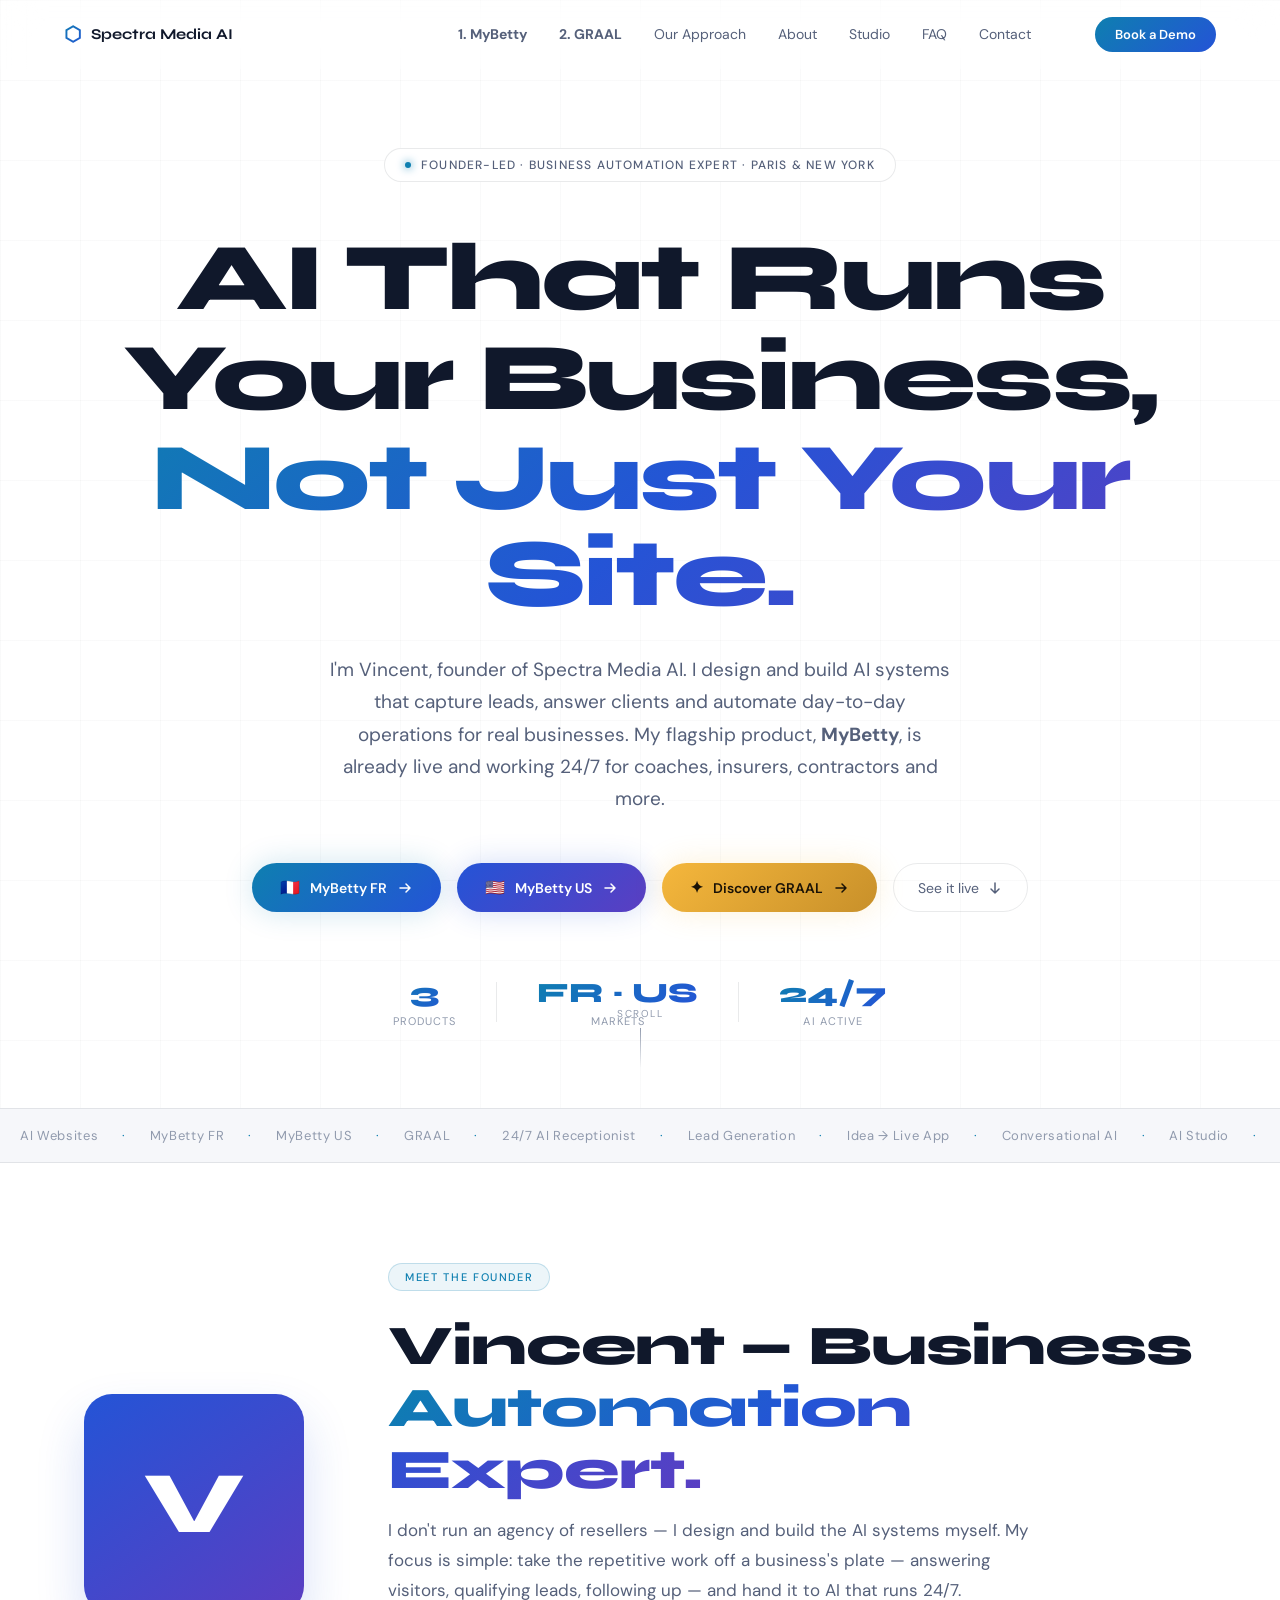
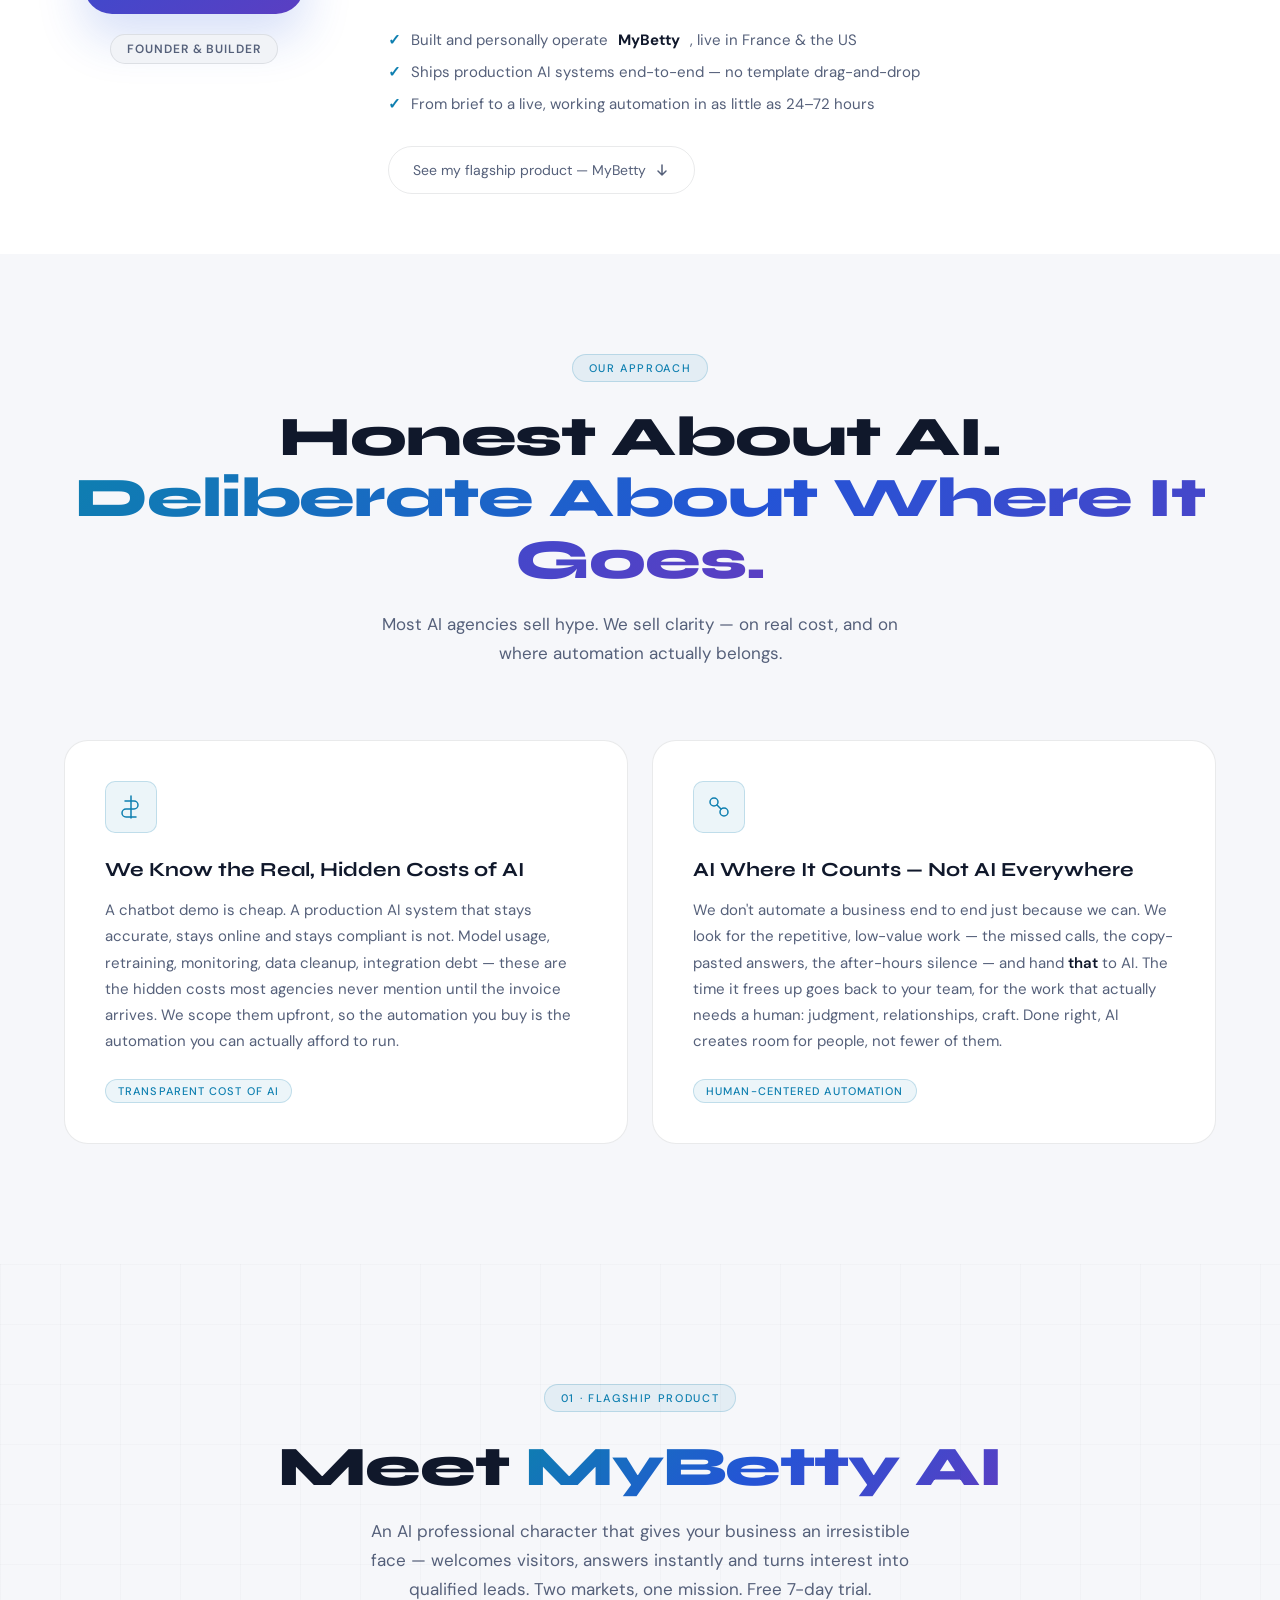
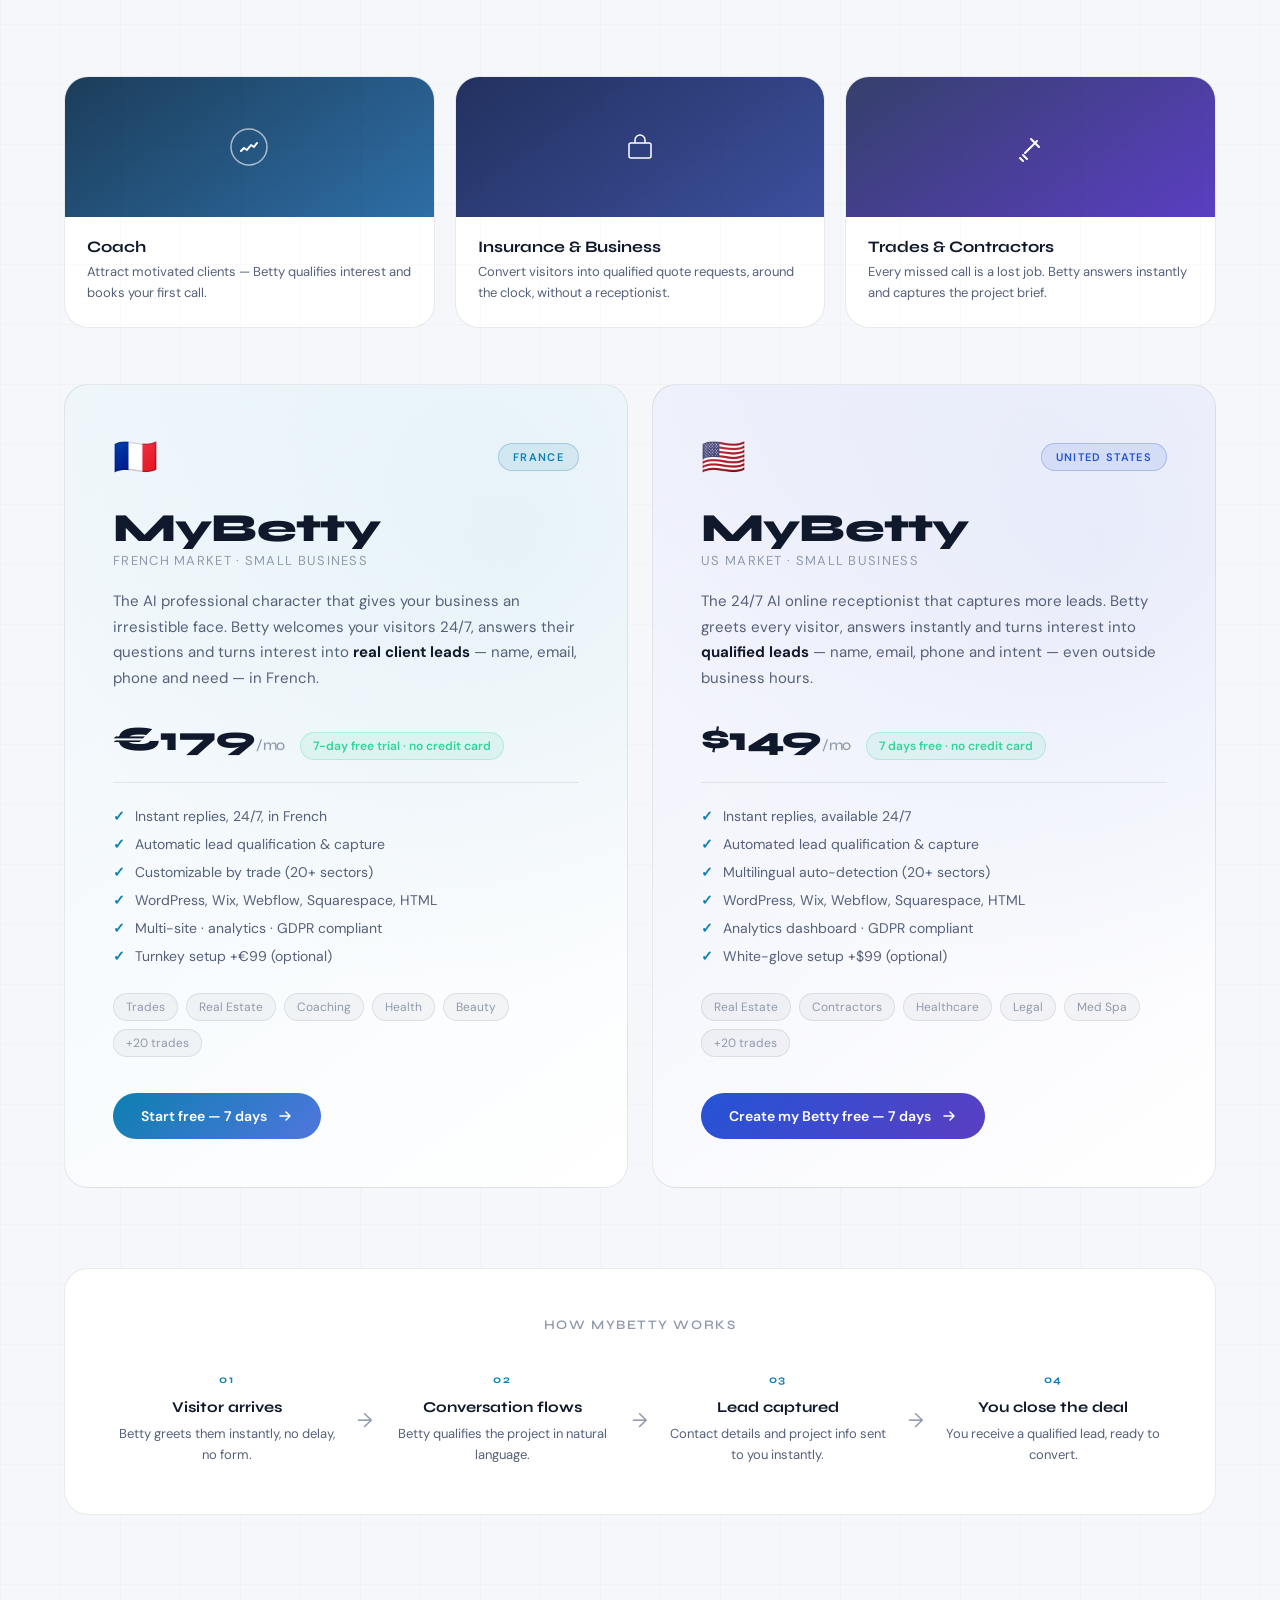
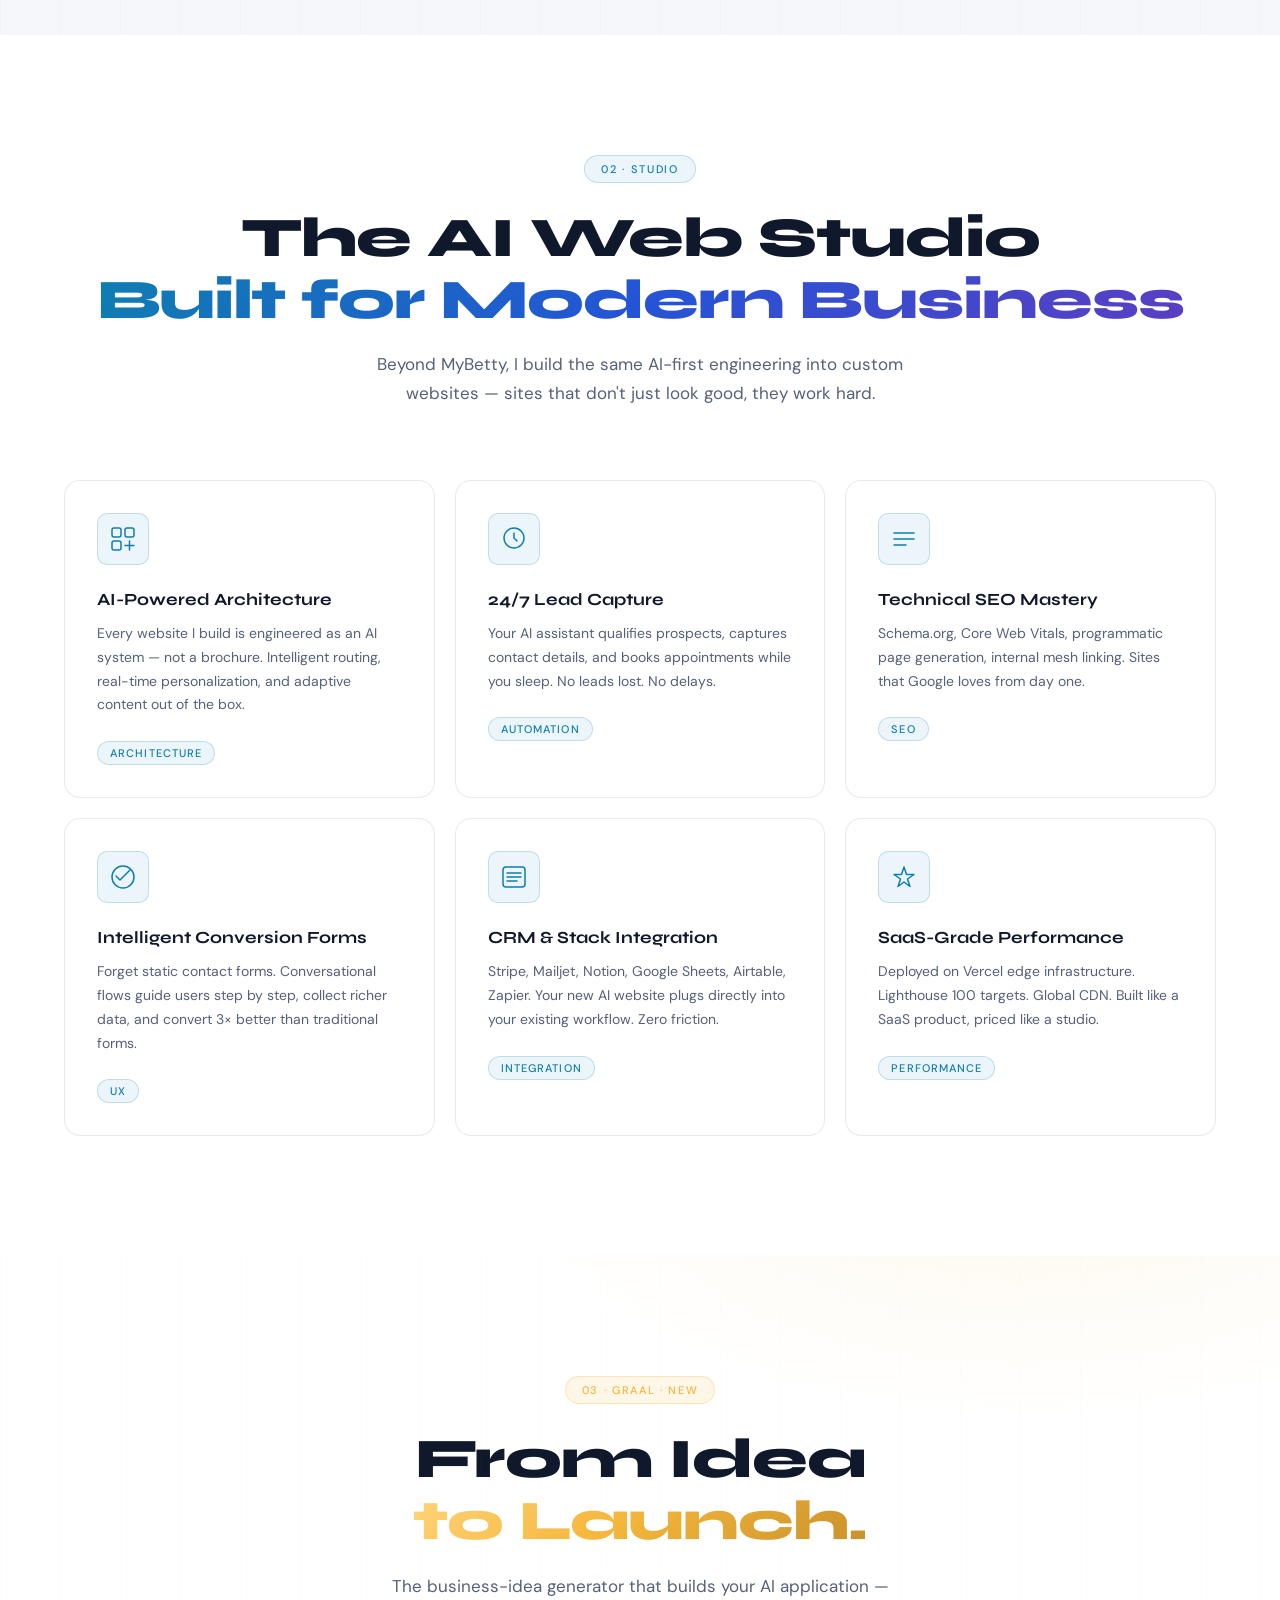
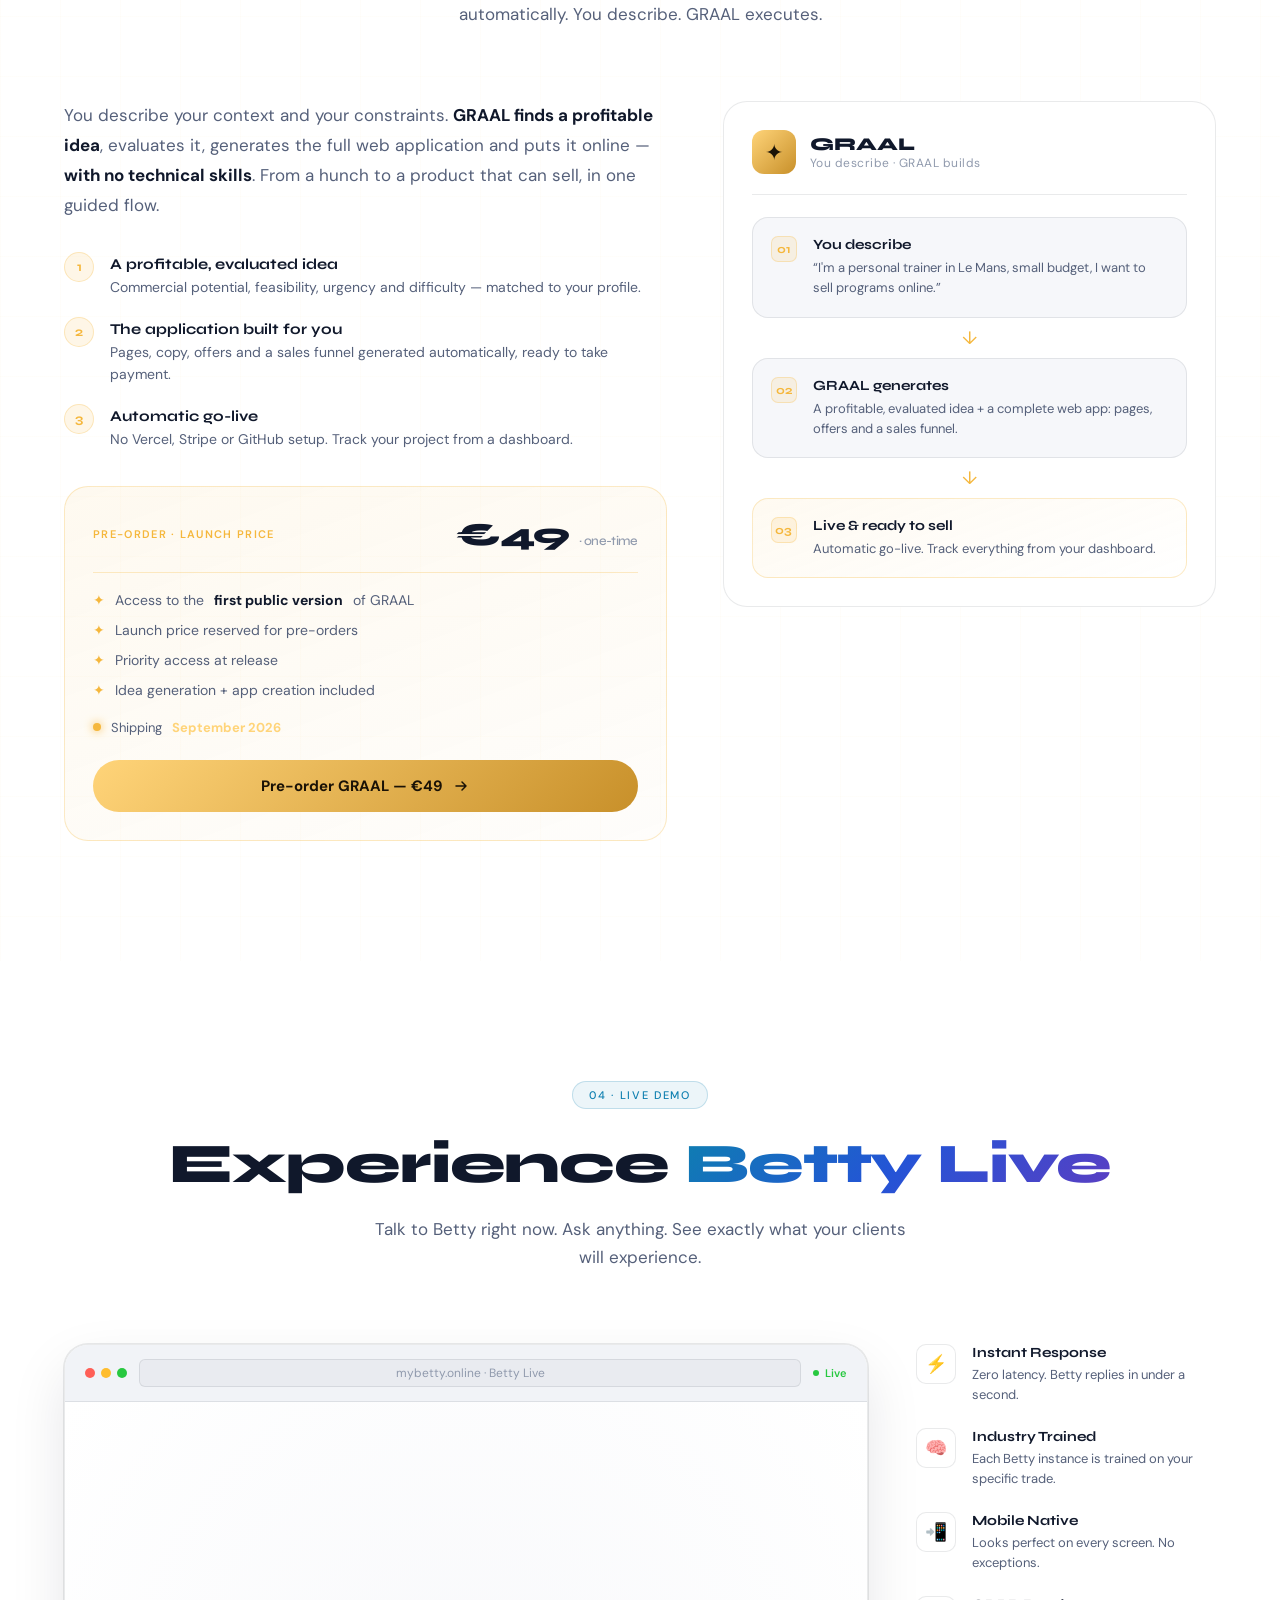
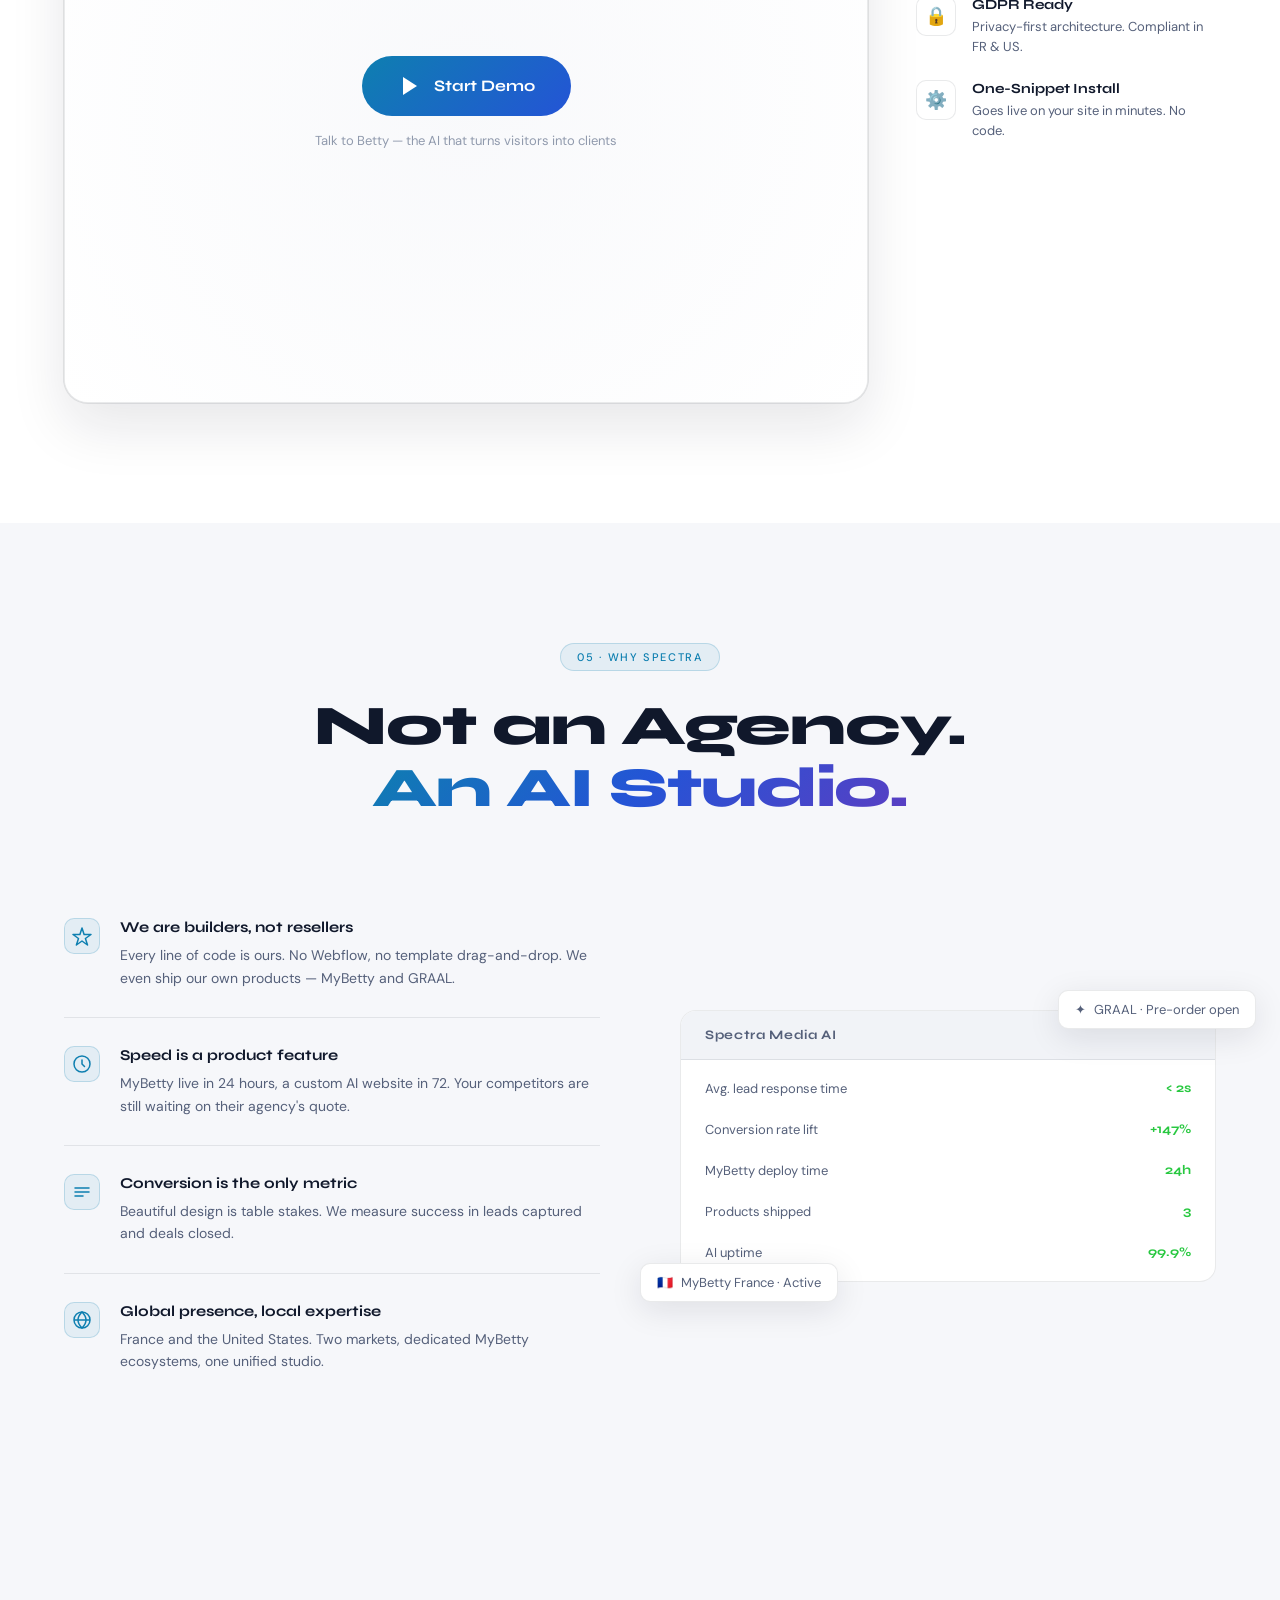
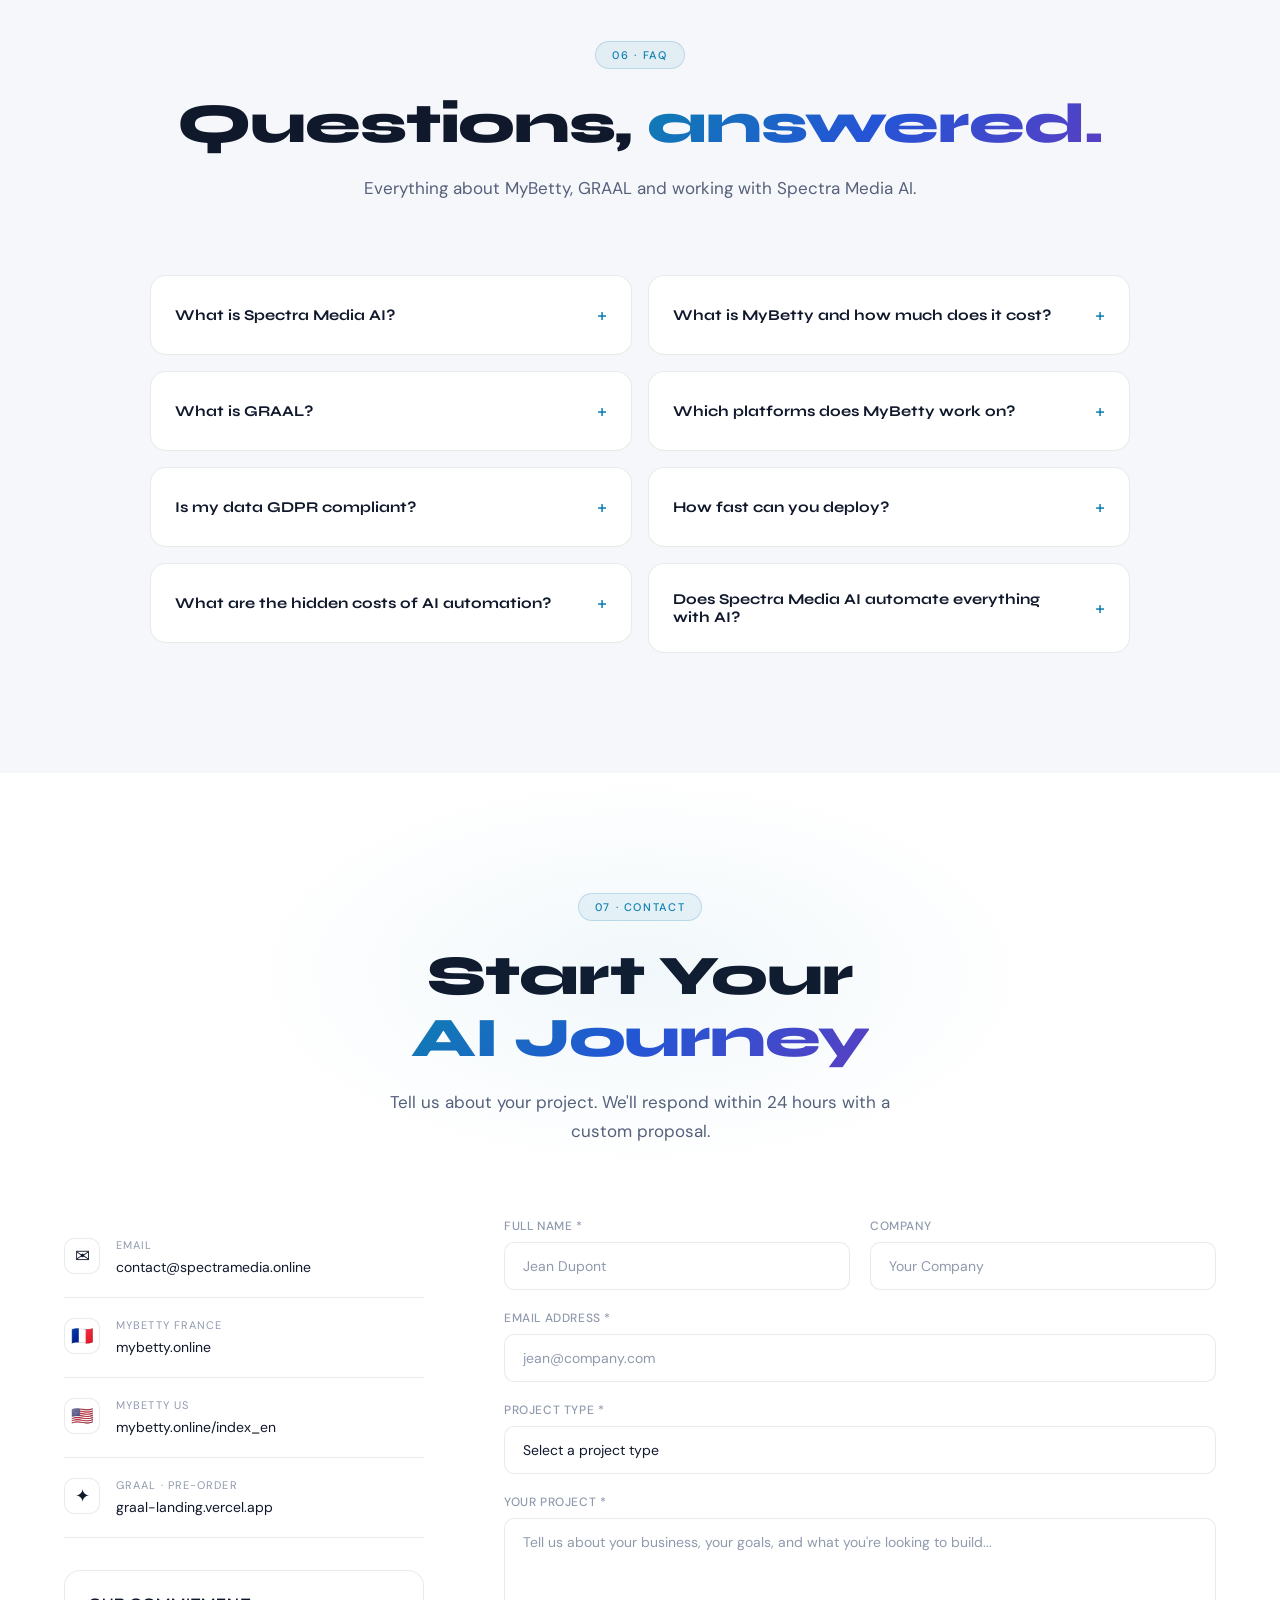
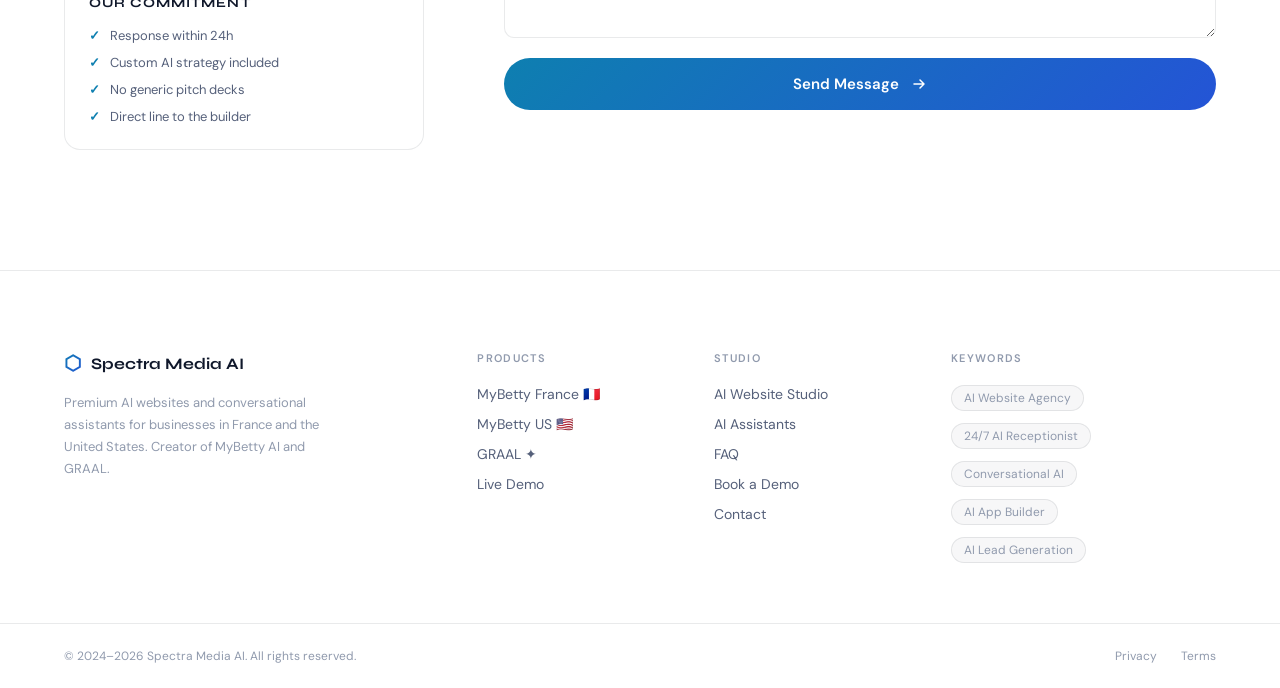
==== commit 5e56b924: "Redesign spectramedia.online: light/pro theme, founder positioning, priority nav, hidden-costs/human" ====
--- a/index.html
+++ b/index.html
@@ -5,12 +5,12 @@
   <meta name="viewport" content="width=device-width, initial-scale=1.0" />
 
   <!-- ============ PRIMARY SEO ============ -->
-  <title>Spectra Media AI — AI Websites &amp; Assistants · MyBetty &amp; GRAAL</title>
-  <meta name="description" content="Spectra Media AI builds premium AI-powered websites and conversational assistants that turn visitors into clients. Creator of MyBetty AI (France &amp; United States) and GRAAL — the AI that turns an idea into a live app." />
-  <meta name="keywords" content="Spectra Media AI, AI website agency, AI website studio, AI chatbot, conversational AI, AI assistant for business, AI lead generation, 24/7 AI receptionist, MyBetty, MyBetty AI, GRAAL, AI app builder, business idea generator, build an app with AI, website that converts, small business AI, lead capture chatbot" />
-  <meta name="author" content="Spectra Media AI" />
+  <title>Spectra Media AI — MyBetty AI Assistant &amp; GRAAL · Honest, Human-Centered AI Automation</title>
+  <meta name="description" content="Spectra Media AI, founded by business automation expert Vincent, builds MyBetty (24/7 AI assistant, France &amp; US) and GRAAL (idea-to-app AI). We're transparent about AI's real, hidden costs and place AI only where it creates value — freeing your team for higher-value work, not replacing people with AI everywhere." />
+  <meta name="keywords" content="MyBetty, MyBetty AI, GRAAL, Spectra Media AI, business automation expert, AI automation for business, hidden costs of AI, real cost of AI implementation, responsible AI adoption, human-centered AI, AI augmenting jobs, AI website agency, AI chatbot, conversational AI, AI assistant for business, AI lead generation, 24/7 AI receptionist, AI app builder, business idea generator, small business AI automation" />
+  <meta name="author" content="Vincent — Spectra Media AI" />
   <meta name="robots" content="index, follow, max-image-preview:large, max-snippet:-1, max-video-preview:-1" />
-  <meta name="theme-color" content="#05060d" />
+  <meta name="theme-color" content="#ffffff" />
   <link rel="canonical" href="https://spectramedia.online/" />
 
   <!-- ============ FAVICON / PWA ============ -->
@@ -25,8 +25,8 @@
   <meta property="og:type" content="website" />
   <meta property="og:site_name" content="Spectra Media AI" />
   <meta property="og:url" content="https://spectramedia.online/" />
-  <meta property="og:title" content="Spectra Media AI — AI Websites &amp; Assistants · MyBetty &amp; GRAAL" />
-  <meta property="og:description" content="Premium AI websites and conversational assistants that turn visitors into clients. Creator of MyBetty AI (FR &amp; US) and GRAAL." />
+  <meta property="og:title" content="Spectra Media AI — MyBetty AI &amp; GRAAL · Honest, Human-Centered AI Automation" />
+  <meta property="og:description" content="Creator of MyBetty AI (FR &amp; US) and GRAAL. We're upfront about AI's real hidden costs and place AI only where it adds value — augmenting your team, not replacing it everywhere." />
   <meta property="og:image" content="https://spectramedia.online/public/images/og-cover.jpg" />
   <meta property="og:image:width" content="1200" />
   <meta property="og:image:height" content="630" />
@@ -34,8 +34,8 @@
 
   <!-- ============ TWITTER ============ -->
   <meta name="twitter:card" content="summary_large_image" />
-  <meta name="twitter:title" content="Spectra Media AI — AI Websites, MyBetty &amp; GRAAL" />
-  <meta name="twitter:description" content="AI-powered websites that turn visitors into clients. Creator of MyBetty AI and GRAAL." />
+  <meta name="twitter:title" content="Spectra Media AI — MyBetty AI &amp; GRAAL · Human-Centered AI Automation" />
+  <meta name="twitter:description" content="Honest about AI's real costs. AI placed where it counts — not everywhere. Creator of MyBetty AI and GRAAL." />
   <meta name="twitter:image" content="https://spectramedia.online/public/images/og-cover.jpg" />
 
   <!-- ============ FONTS ============ -->
@@ -55,7 +55,13 @@
     "url": "https://spectramedia.online/",
     "logo": "https://spectramedia.online/favicon-512x512.png",
     "image": "https://spectramedia.online/public/images/og-cover.jpg",
-    "description": "Premium AI website studio and creator of MyBetty AI conversational assistants (France & United States) and GRAAL, the AI that turns a business idea into a live application.",
+    "description": "Founder-led AI automation studio and creator of MyBetty AI conversational assistants (France & United States) and GRAAL, the AI that turns a business idea into a live application. Transparent about the real, hidden costs of AI and focused on human-centered automation — placing AI only where it frees people for higher-value work.",
+    "founder": {
+      "@type": "Person",
+      "name": "Vincent",
+      "jobTitle": "Business Automation Expert"
+    },
+    "knowsAbout": ["AI automation", "hidden costs of AI", "responsible AI adoption", "human-centered AI", "conversational AI", "lead generation", "business process automation"],
     "email": "contact@spectramedia.online",
     "contactPoint": {
       "@type": "ContactPoint",
@@ -181,6 +187,16 @@
         "@type": "Question",
         "name": "How fast can Spectra Media AI deploy?",
         "acceptedAnswer": { "@type": "Answer", "text": "MyBetty can be live on your website within 24 hours. A fully custom AI website is delivered in about 72 hours from brief to launch." }
+      },
+      {
+        "@type": "Question",
+        "name": "What are the hidden costs of AI automation?",
+        "acceptedAnswer": { "@type": "Answer", "text": "Beyond the initial build, production AI systems carry ongoing costs most agencies don't disclose upfront: model usage, retraining, monitoring, data cleanup and integration maintenance. Spectra Media AI scopes these costs before you commit, so there are no surprise invoices once your system is live." }
+      },
+      {
+        "@type": "Question",
+        "name": "Does Spectra Media AI automate every part of my business with AI?",
+        "acceptedAnswer": { "@type": "Answer", "text": "No. Our approach is to place AI only where it removes genuinely repetitive, low-value work — missed calls, copy-pasted answers, after-hours silence — and leave the rest to people. The goal is to free up your team's time for judgment, relationships and craft, not to replace them with AI everywhere." }
       }
     ]
   }
@@ -188,13 +204,6 @@
 </head>
 <body>
 
-<!-- NOISE OVERLAY -->
-<div class="noise-overlay"></div>
-
-<!-- CURSOR -->
-<div class="cursor" id="cursor"></div>
-<div class="cursor-dot" id="cursorDot"></div>
-
 <!-- ========================================
      NAVIGATION
 ======================================== -->
@@ -206,10 +215,11 @@
     </a>
 
     <div class="nav-links">
+      <a href="#mybetty"><strong>1. MyBetty</strong></a>
+      <a href="#graal"><strong>2. GRAAL</strong></a>
+      <a href="#approach">Our Approach</a>
+      <a href="#about">About</a>
       <a href="#studio">Studio</a>
-      <a href="#mybetty">MyBetty</a>
-      <a href="#graal">GRAAL</a>
-      <a href="#demo">Live Demo</a>
       <a href="#faq">FAQ</a>
       <a href="#contact">Contact</a>
     </div>
@@ -225,10 +235,11 @@
 
   <!-- Mobile menu -->
   <div class="nav-mobile" id="navMobile">
+    <a href="#mybetty"><strong>1. MyBetty</strong></a>
+    <a href="#graal"><strong>2. GRAAL</strong></a>
+    <a href="#approach">Our Approach</a>
+    <a href="#about">About</a>
     <a href="#studio">Studio</a>
-    <a href="#mybetty">MyBetty</a>
-    <a href="#graal">GRAAL</a>
-    <a href="#demo">Live Demo</a>
     <a href="#faq">FAQ</a>
     <a href="#contact">Contact</a>
     <a href="#contact" class="btn-nav-mobile">Book a Demo →</a>
@@ -240,31 +251,25 @@
 ======================================== -->
 <header class="hero" id="hero">
   <div class="hero-bg">
-    <div class="mesh mesh-1"></div>
-    <div class="mesh mesh-2"></div>
-    <div class="mesh mesh-3"></div>
     <div class="grid-lines"></div>
   </div>
-
-  <div class="orb orb-1"></div>
-  <div class="orb orb-2"></div>
-  <div class="orb orb-3"></div>
 
   <div class="hero-inner">
     <div class="hero-badge">
       <span class="badge-dot"></span>
-      AI Web Studio · MyBetty · GRAAL · Paris &amp; New York
+      Founder-Led · Business Automation Expert · Paris &amp; New York
     </div>
 
     <h1 class="hero-headline">
-      <span class="line line-1">AI Websites That</span>
-      <span class="line line-2">Turn Visitors Into</span>
-      <span class="line line-3 gradient-text">Clients.</span>
+      <span class="line line-1">AI That Runs</span>
+      <span class="line line-2">Your Business,</span>
+      <span class="line line-3 gradient-text">Not Just Your Site.</span>
     </h1>
 
     <p class="hero-sub">
-      Spectra Media AI engineers ultra-modern websites powered by conversational intelligence — and ships its own AI products.
-      Meet <strong>MyBetty</strong>, your 24/7 AI assistant for France &amp; the US, and <strong>GRAAL</strong>, the AI that turns an idea into a live app.
+      I'm Vincent, founder of Spectra Media AI. I design and build AI systems that capture leads, answer clients
+      and automate day-to-day operations for real businesses. My flagship product, <strong>MyBetty</strong>, is
+      already live and working 24/7 for coaches, insurers, contractors and more.
     </p>
 
     <div class="hero-actions">
@@ -339,69 +344,78 @@
 </div>
 
 <!-- ========================================
-     AI WEBSITE STUDIO
-======================================== -->
-<section class="studio-section" id="studio">
+     ABOUT / FOUNDER
+======================================== -->
+<section class="about-section" id="about">
+  <div class="container">
+    <div class="about-grid">
+      <div class="about-photo">
+        <div class="about-photo-frame">
+          <span class="about-photo-initial">V</span>
+        </div>
+        <div class="about-photo-badge">Founder &amp; Builder</div>
+      </div>
+
+      <div class="about-copy">
+        <div class="section-tag">Meet the Founder</div>
+        <h2 class="section-title" style="text-align:left; margin-bottom:16px;">Vincent — Business<br><span class="gradient-text">Automation Expert.</span></h2>
+        <p class="about-lead">
+          I don't run an agency of resellers — I design and build the AI systems myself. My focus is simple:
+          take the repetitive work off a business's plate — answering visitors, qualifying leads, following up —
+          and hand it to AI that runs 24/7.
+        </p>
+        <ul class="about-points">
+          <li><span class="about-point-check">✓</span> Built and personally operate <strong>MyBetty</strong>, live in France &amp; the US</li>
+          <li><span class="about-point-check">✓</span> Ships production AI systems end-to-end — no template drag-and-drop</li>
+          <li><span class="about-point-check">✓</span> From brief to a live, working automation in as little as 24–72 hours</li>
+        </ul>
+        <a href="#mybetty" class="btn-ghost">
+          See my flagship product — MyBetty
+          <svg width="16" height="16" viewBox="0 0 16 16"><path d="M8 3v10M4 9l4 4 4-4" stroke="currentColor" stroke-width="1.5" stroke-linecap="round" stroke-linejoin="round" fill="none"/></svg>
+        </a>
+      </div>
+    </div>
+  </div>
+</section>
+
+<!-- ========================================
+     OUR APPROACH — HIDDEN COSTS & HUMAN-CENTERED AI
+======================================== -->
+<section class="approach-section" id="approach">
   <div class="container">
     <div class="section-header">
-      <div class="section-tag">01 · Studio</div>
-      <h2 class="section-title">The AI Web Studio<br><span class="gradient-text">Built for Modern Business</span></h2>
-      <p class="section-sub">We combine precision engineering with conversational AI to build websites that don't just look good — they work hard.</p>
-    </div>
-
-    <div class="studio-grid">
-      <div class="studio-card" data-delay="0">
+      <div class="section-tag">Our Approach</div>
+      <h2 class="section-title">Honest About AI.<br><span class="gradient-text">Deliberate About Where It Goes.</span></h2>
+      <p class="section-sub">Most AI agencies sell hype. We sell clarity — on real cost, and on where automation actually belongs.</p>
+    </div>
+
+    <div class="approach-grid">
+      <div class="approach-card">
         <div class="card-icon">
-          <svg width="28" height="28" viewBox="0 0 28 28" fill="none"><rect x="3" y="3" width="9" height="9" rx="2" stroke="currentColor" stroke-width="1.5"/><rect x="16" y="3" width="9" height="9" rx="2" stroke="currentColor" stroke-width="1.5"/><rect x="3" y="16" width="9" height="9" rx="2" stroke="currentColor" stroke-width="1.5"/><path d="M16 20.5h9M20.5 16v9" stroke="currentColor" stroke-width="1.5" stroke-linecap="round"/></svg>
-        </div>
-        <h3>AI-Powered Architecture</h3>
-        <p>Every website we build is engineered as an AI system — not a brochure. Intelligent routing, real-time personalization, and adaptive content out of the box.</p>
-        <div class="card-tag">Architecture</div>
-      </div>
-
-      <div class="studio-card" data-delay="100">
+          <svg width="28" height="28" viewBox="0 0 28 28" fill="none"><path d="M14 3v22M8 8h9a4 4 0 010 8H9a4 4 0 000 8h10" stroke="currentColor" stroke-width="1.5" stroke-linecap="round"/></svg>
+        </div>
+        <h3>We Know the Real, Hidden Costs of AI</h3>
+        <p>
+          A chatbot demo is cheap. A production AI system that stays accurate, stays online and stays compliant
+          is not. Model usage, retraining, monitoring, data cleanup, integration debt — these are the hidden
+          costs most agencies never mention until the invoice arrives. We scope them upfront, so the automation
+          you buy is the automation you can actually afford to run.
+        </p>
+        <div class="card-tag">Transparent Cost of AI</div>
+      </div>
+
+      <div class="approach-card">
         <div class="card-icon">
-          <svg width="28" height="28" viewBox="0 0 28 28" fill="none"><path d="M14 3C8.477 3 4 7.477 4 13s4.477 10 10 10 10-4.477 10-10S19.523 3 14 3z" stroke="currentColor" stroke-width="1.5"/><path d="M14 8v5l3 3" stroke="currentColor" stroke-width="1.5" stroke-linecap="round"/></svg>
-        </div>
-        <h3>24/7 Lead Capture</h3>
-        <p>Your AI assistant qualifies prospects, captures contact details, and books appointments while you sleep. No leads lost. No delays.</p>
-        <div class="card-tag">Automation</div>
-      </div>
-
-      <div class="studio-card" data-delay="200">
-        <div class="card-icon">
-          <svg width="28" height="28" viewBox="0 0 28 28" fill="none"><path d="M4 14h20M4 8h20M4 20h12" stroke="currentColor" stroke-width="1.5" stroke-linecap="round"/></svg>
-        </div>
-        <h3>Technical SEO Mastery</h3>
-        <p>Schema.org, Core Web Vitals, programmatic page generation, internal mesh linking. We build sites that Google loves from day one.</p>
-        <div class="card-tag">SEO</div>
-      </div>
-
-      <div class="studio-card" data-delay="300">
-        <div class="card-icon">
-          <svg width="28" height="28" viewBox="0 0 28 28" fill="none"><path d="M21 7L11 17l-4-4" stroke="currentColor" stroke-width="1.5" stroke-linecap="round" stroke-linejoin="round"/><path d="M25 14a11 11 0 11-22 0 11 11 0 0122 0z" stroke="currentColor" stroke-width="1.5"/></svg>
-        </div>
-        <h3>Intelligent Conversion Forms</h3>
-        <p>Forget static contact forms. Our conversational flows guide users step by step, collect richer data, and convert 3× better than traditional forms.</p>
-        <div class="card-tag">UX</div>
-      </div>
-
-      <div class="studio-card" data-delay="400">
-        <div class="card-icon">
-          <svg width="28" height="28" viewBox="0 0 28 28" fill="none"><path d="M7 14h14M7 10h14M7 18h10" stroke="currentColor" stroke-width="1.5" stroke-linecap="round"/><rect x="3" y="4" width="22" height="20" rx="3" stroke="currentColor" stroke-width="1.5"/></svg>
-        </div>
-        <h3>CRM &amp; Stack Integration</h3>
-        <p>Stripe, Mailjet, Notion, Google Sheets, Airtable, Zapier. We plug your new AI website directly into your existing workflow. Zero friction.</p>
-        <div class="card-tag">Integration</div>
-      </div>
-
-      <div class="studio-card" data-delay="500">
-        <div class="card-icon">
-          <svg width="28" height="28" viewBox="0 0 28 28" fill="none"><path d="M14 4l2.5 7.5H24l-6.5 4.5 2.5 7.5L14 19l-6 4.5 2.5-7.5L4 11.5h7.5L14 4z" stroke="currentColor" stroke-width="1.5" stroke-linejoin="round"/></svg>
-        </div>
-        <h3>SaaS-Grade Performance</h3>
-        <p>Deployed on Vercel edge infrastructure. Lighthouse 100 targets. Global CDN. Built like a SaaS product, priced like a studio.</p>
-        <div class="card-tag">Performance</div>
+          <svg width="28" height="28" viewBox="0 0 28 28" fill="none"><circle cx="9" cy="9" r="4" stroke="currentColor" stroke-width="1.5"/><circle cx="19" cy="19" r="4" stroke="currentColor" stroke-width="1.5"/><path d="M12 12l4 4" stroke="currentColor" stroke-width="1.5" stroke-linecap="round"/></svg>
+        </div>
+        <h3>AI Where It Counts — Not AI Everywhere</h3>
+        <p>
+          We don't automate a business end to end just because we can. We look for the repetitive, low-value
+          work — the missed calls, the copy-pasted answers, the after-hours silence — and hand <em>that</em> to
+          AI. The time it frees up goes back to your team, for the work that actually needs a human: judgment,
+          relationships, craft. Done right, AI creates room for people, not fewer of them.
+        </p>
+        <div class="card-tag">Human-Centered Automation</div>
       </div>
     </div>
   </div>
@@ -413,9 +427,39 @@
 <section class="mybetty-section" id="mybetty">
   <div class="container">
     <div class="section-header">
-      <div class="section-tag">02 · MyBetty AI</div>
+      <div class="section-tag">01 · Flagship Product</div>
       <h2 class="section-title">Meet <span class="gradient-text">MyBetty AI</span></h2>
       <p class="section-sub">An AI professional character that gives your business an irresistible face — welcomes visitors, answers instantly and turns interest into qualified leads. Two markets, one mission. Free 7-day trial.</p>
+    </div>
+
+    <div class="industry-strip">
+      <div class="industry-card">
+        <div class="industry-photo industry-photo-coach">
+          <svg width="40" height="40" viewBox="0 0 40 40" fill="none"><circle cx="20" cy="20" r="18" stroke="white" stroke-width="1.5" opacity="0.6"/><path d="M12 24l3-3 3 2 4-5 3 2 3-4" stroke="white" stroke-width="2" stroke-linecap="round" stroke-linejoin="round"/></svg>
+        </div>
+        <div class="industry-body">
+          <h4>Coach</h4>
+          <p>Attract motivated clients — Betty qualifies interest and books your first call.</p>
+        </div>
+      </div>
+      <div class="industry-card">
+        <div class="industry-photo industry-photo-business">
+          <svg width="40" height="40" viewBox="0 0 40 40" fill="none"><rect x="9" y="16" width="22" height="15" rx="2" stroke="white" stroke-width="1.5"/><path d="M15 16v-3a5 5 0 0 1 10 0v3" stroke="white" stroke-width="1.5"/></svg>
+        </div>
+        <div class="industry-body">
+          <h4>Insurance &amp; Business</h4>
+          <p>Convert visitors into qualified quote requests, around the clock, without a receptionist.</p>
+        </div>
+      </div>
+      <div class="industry-card">
+        <div class="industry-photo industry-photo-trades">
+          <svg width="40" height="40" viewBox="0 0 40 40" fill="none"><path d="M14 26l12-12M20 12l8 8M12 28l4 4M9 31l3 3" stroke="white" stroke-width="2" stroke-linecap="round" stroke-linejoin="round"/></svg>
+        </div>
+        <div class="industry-body">
+          <h4>Trades &amp; Contractors</h4>
+          <p>Every missed call is a lost job. Betty answers instantly and captures the project brief.</p>
+        </div>
+      </div>
     </div>
 
     <div class="betty-cards">
@@ -545,6 +589,75 @@
           <h4>You close the deal</h4>
           <p>You receive a qualified lead, ready to convert.</p>
         </div>
+      </div>
+    </div>
+  </div>
+</section>
+
+<!-- ========================================
+     AI WEBSITE STUDIO
+======================================== -->
+<section class="studio-section" id="studio">
+  <div class="container">
+    <div class="section-header">
+      <div class="section-tag">02 · Studio</div>
+      <h2 class="section-title">The AI Web Studio<br><span class="gradient-text">Built for Modern Business</span></h2>
+      <p class="section-sub">Beyond MyBetty, I build the same AI-first engineering into custom websites — sites that don't just look good, they work hard.</p>
+    </div>
+
+    <div class="studio-grid">
+      <div class="studio-card" data-delay="0">
+        <div class="card-icon">
+          <svg width="28" height="28" viewBox="0 0 28 28" fill="none"><rect x="3" y="3" width="9" height="9" rx="2" stroke="currentColor" stroke-width="1.5"/><rect x="16" y="3" width="9" height="9" rx="2" stroke="currentColor" stroke-width="1.5"/><rect x="3" y="16" width="9" height="9" rx="2" stroke="currentColor" stroke-width="1.5"/><path d="M16 20.5h9M20.5 16v9" stroke="currentColor" stroke-width="1.5" stroke-linecap="round"/></svg>
+        </div>
+        <h3>AI-Powered Architecture</h3>
+        <p>Every website I build is engineered as an AI system — not a brochure. Intelligent routing, real-time personalization, and adaptive content out of the box.</p>
+        <div class="card-tag">Architecture</div>
+      </div>
+
+      <div class="studio-card" data-delay="100">
+        <div class="card-icon">
+          <svg width="28" height="28" viewBox="0 0 28 28" fill="none"><path d="M14 3C8.477 3 4 7.477 4 13s4.477 10 10 10 10-4.477 10-10S19.523 3 14 3z" stroke="currentColor" stroke-width="1.5"/><path d="M14 8v5l3 3" stroke="currentColor" stroke-width="1.5" stroke-linecap="round"/></svg>
+        </div>
+        <h3>24/7 Lead Capture</h3>
+        <p>Your AI assistant qualifies prospects, captures contact details, and books appointments while you sleep. No leads lost. No delays.</p>
+        <div class="card-tag">Automation</div>
+      </div>
+
+      <div class="studio-card" data-delay="200">
+        <div class="card-icon">
+          <svg width="28" height="28" viewBox="0 0 28 28" fill="none"><path d="M4 14h20M4 8h20M4 20h12" stroke="currentColor" stroke-width="1.5" stroke-linecap="round"/></svg>
+        </div>
+        <h3>Technical SEO Mastery</h3>
+        <p>Schema.org, Core Web Vitals, programmatic page generation, internal mesh linking. Sites that Google loves from day one.</p>
+        <div class="card-tag">SEO</div>
+      </div>
+
+      <div class="studio-card" data-delay="300">
+        <div class="card-icon">
+          <svg width="28" height="28" viewBox="0 0 28 28" fill="none"><path d="M21 7L11 17l-4-4" stroke="currentColor" stroke-width="1.5" stroke-linecap="round" stroke-linejoin="round"/><path d="M25 14a11 11 0 11-22 0 11 11 0 0122 0z" stroke="currentColor" stroke-width="1.5"/></svg>
+        </div>
+        <h3>Intelligent Conversion Forms</h3>
+        <p>Forget static contact forms. Conversational flows guide users step by step, collect richer data, and convert 3× better than traditional forms.</p>
+        <div class="card-tag">UX</div>
+      </div>
+
+      <div class="studio-card" data-delay="400">
+        <div class="card-icon">
+          <svg width="28" height="28" viewBox="0 0 28 28" fill="none"><path d="M7 14h14M7 10h14M7 18h10" stroke="currentColor" stroke-width="1.5" stroke-linecap="round"/><rect x="3" y="4" width="22" height="20" rx="3" stroke="currentColor" stroke-width="1.5"/></svg>
+        </div>
+        <h3>CRM &amp; Stack Integration</h3>
+        <p>Stripe, Mailjet, Notion, Google Sheets, Airtable, Zapier. Your new AI website plugs directly into your existing workflow. Zero friction.</p>
+        <div class="card-tag">Integration</div>
+      </div>
+
+      <div class="studio-card" data-delay="500">
+        <div class="card-icon">
+          <svg width="28" height="28" viewBox="0 0 28 28" fill="none"><path d="M14 4l2.5 7.5H24l-6.5 4.5 2.5 7.5L14 19l-6 4.5 2.5-7.5L4 11.5h7.5L14 4z" stroke="currentColor" stroke-width="1.5" stroke-linejoin="round"/></svg>
+        </div>
+        <h3>SaaS-Grade Performance</h3>
+        <p>Deployed on Vercel edge infrastructure. Lighthouse 100 targets. Global CDN. Built like a SaaS product, priced like a studio.</p>
+        <div class="card-tag">Performance</div>
       </div>
     </div>
   </div>
@@ -866,6 +979,16 @@
         <summary>How fast can you deploy?</summary>
         <p>MyBetty can be live on your website <strong>within 24 hours</strong>. A fully custom AI website is delivered in about <strong>72 hours</strong> from brief to launch.</p>
       </details>
+
+      <details class="faq-item">
+        <summary>What are the hidden costs of AI automation?</summary>
+        <p>Beyond the initial build, production AI systems carry ongoing costs most agencies don't disclose upfront: <strong>model usage, retraining, monitoring, data cleanup and integration maintenance</strong>. We scope these costs before you commit, so there are no surprise invoices once your system is live. See our <a href="#approach">full approach</a>.</p>
+      </details>
+
+      <details class="faq-item">
+        <summary>Does Spectra Media AI automate everything with AI?</summary>
+        <p>No. We place AI only where it removes genuinely <strong>repetitive, low-value work</strong> — missed calls, copy-pasted answers, after-hours silence — and leave the rest to people. The goal is to free your team's time for judgment, relationships and craft, not to replace them with AI everywhere.</p>
+      </details>
     </div>
   </div>
 </section>
--- a/style.css
+++ b/style.css
@@ -1,30 +1,30 @@
 /* ============================================================
    SPECTRA MEDIA AI — Premium CSS
-   Design: Dark luxury · AI aesthetic · Cinematic
+   Design: Clean corporate · Light · Trustworthy
    ============================================================ */
 
 /* ---- RESET & BASE ---- */
 *, *::before, *::after { box-sizing: border-box; margin: 0; padding: 0; }
 
 :root {
-  --bg: #05060d;
-  --bg-2: #080b16;
-  --bg-card: #0d1120;
-  --bg-card-2: #0f1424;
-  --border: rgba(255,255,255,0.07);
-  --border-hover: rgba(255,255,255,0.15);
-
-  --cyan: #3dd6f5;
-  --cyan-dim: rgba(61,214,245,0.12);
-  --cyan-glow: rgba(61,214,245,0.35);
-  --blue: #4f7cff;
-  --blue-dim: rgba(79,124,255,0.12);
-  --violet: #7c3aed;
-  --gold: #f59e0b;
-
-  --text: #f0f2f8;
-  --text-2: #8892a4;
-  --text-3: #4d5669;
+  --bg: #ffffff;
+  --bg-2: #f6f7fa;
+  --bg-card: #ffffff;
+  --bg-card-2: #f1f3f7;
+  --border: rgba(15,23,42,0.09);
+  --border-hover: rgba(15,23,42,0.18);
+
+  --cyan: #0e7fb0;
+  --cyan-dim: rgba(14,127,176,0.08);
+  --cyan-glow: rgba(14,127,176,0.25);
+  --blue: #2454d6;
+  --blue-dim: rgba(36,84,214,0.08);
+  --violet: #5b3ec2;
+  --gold: #b9791a;
+
+  --text: #10182b;
+  --text-2: #55607a;
+  --text-3: #909aad;
 
   --font-display: 'Syne', sans-serif;
   --font-body: 'DM Sans', sans-serif;
@@ -46,40 +46,6 @@
   overflow-x: hidden;
   -webkit-font-smoothing: antialiased;
 }
-
-/* ---- NOISE OVERLAY ---- */
-.noise-overlay {
-  position: fixed;
-  inset: 0;
-  pointer-events: none;
-  z-index: 1000;
-  opacity: 0.025;
-  background-image: url("data:image/svg+xml,%3Csvg viewBox='0 0 512 512' xmlns='http://www.w3.org/2000/svg'%3E%3Cfilter id='noise'%3E%3CfeTurbulence type='fractalNoise' baseFrequency='0.9' numOctaves='4' stitchTiles='stitch'/%3E%3C/filter%3E%3Crect width='100%25' height='100%25' filter='url(%23noise)'/%3E%3C/svg%3E");
-  background-size: 200px 200px;
-}
-
-/* ---- CUSTOM CURSOR ---- */
-.cursor {
-  width: 32px; height: 32px;
-  border: 1.5px solid rgba(61,214,245,0.6);
-  border-radius: 50%;
-  position: fixed;
-  pointer-events: none;
-  z-index: 9999;
-  transform: translate(-50%, -50%);
-  transition: width 0.3s, height 0.3s, border-color 0.3s, opacity 0.3s;
-}
-.cursor-dot {
-  width: 5px; height: 5px;
-  background: var(--cyan);
-  border-radius: 50%;
-  position: fixed;
-  pointer-events: none;
-  z-index: 9999;
-  transform: translate(-50%, -50%);
-  transition: transform 0.1s;
-}
-body:not(:hover) .cursor, body:not(:hover) .cursor-dot { opacity: 0; }
 
 /* ---- TYPOGRAPHY ---- */
 .gradient-text {
@@ -110,7 +76,7 @@
   text-transform: uppercase;
   color: var(--cyan);
   background: var(--cyan-dim);
-  border: 1px solid rgba(61,214,245,0.2);
+  border: 1px solid rgba(14,127,176,0.2);
   border-radius: 100px;
   padding: 6px 16px;
   margin-bottom: 24px;
@@ -145,7 +111,7 @@
   transition: border-color 0.3s, background 0.3s;
 }
 .nav.scrolled {
-  background: rgba(5,6,13,0.85);
+  background: rgba(255,255,255,0.85);
   border-color: var(--border);
 }
 .nav-inner {
@@ -221,7 +187,7 @@
   display: none;
   flex-direction: column;
   padding: 16px 24px 24px;
-  background: rgba(5,6,13,0.97);
+  background: rgba(255,255,255,0.97);
   border-top: 1px solid var(--border);
 }
 .nav-mobile a {
@@ -291,8 +257,8 @@
   position: absolute;
   inset: 0;
   background-image:
-    linear-gradient(rgba(255,255,255,0.03) 1px, transparent 1px),
-    linear-gradient(90deg, rgba(255,255,255,0.03) 1px, transparent 1px);
+    linear-gradient(rgba(15,23,42,0.025) 1px, transparent 1px),
+    linear-gradient(90deg, rgba(15,23,42,0.025) 1px, transparent 1px);
   background-size: 80px 80px;
 }
 .orb {
@@ -417,17 +383,17 @@
   padding: 14px 28px;
   border-radius: 100px;
   transition: transform var(--transition), box-shadow var(--transition), opacity var(--transition);
-  box-shadow: 0 0 30px rgba(61,214,245,0.2);
+  box-shadow: 0 0 30px rgba(14,127,176,0.2);
 }
 .btn-primary:hover {
   transform: translateY(-2px);
-  box-shadow: 0 8px 40px rgba(61,214,245,0.35);
+  box-shadow: 0 8px 40px rgba(14,127,176,0.35);
 }
 .btn-us {
   background: linear-gradient(135deg, var(--blue) 0%, var(--violet) 100%);
-  box-shadow: 0 0 30px rgba(79,124,255,0.2);
-}
-.btn-us:hover { box-shadow: 0 8px 40px rgba(79,124,255,0.35); }
+  box-shadow: 0 0 30px rgba(36,84,214,0.2);
+}
+.btn-us:hover { box-shadow: 0 8px 40px rgba(36,84,214,0.35); }
 .btn-flag { font-size: 16px; }
 .btn-arrow { flex-shrink: 0; }
 .btn-ghost {
@@ -526,6 +492,111 @@
 }
 
 /* ============================================================
+   ABOUT / FOUNDER
+============================================================ */
+.about-section {
+  padding: 100px 0 60px;
+}
+.about-grid {
+  display: grid;
+  grid-template-columns: 260px 1fr;
+  gap: 64px;
+  align-items: center;
+}
+.about-photo { text-align: center; }
+.about-photo-frame {
+  width: 220px; height: 220px;
+  margin: 0 auto 20px;
+  border-radius: 28px;
+  background: linear-gradient(145deg, var(--blue), var(--violet));
+  display: flex;
+  align-items: center;
+  justify-content: center;
+  box-shadow: 0 24px 48px rgba(36,84,214,0.18);
+}
+.about-photo-initial {
+  font-family: var(--font-display);
+  font-size: 88px;
+  font-weight: 800;
+  color: #fff;
+}
+.about-photo-badge {
+  display: inline-block;
+  font-size: 12px;
+  font-weight: 600;
+  letter-spacing: 0.08em;
+  text-transform: uppercase;
+  color: var(--text-2);
+  background: var(--bg-card-2);
+  border: 1px solid var(--border);
+  border-radius: 100px;
+  padding: 6px 16px;
+}
+.about-lead {
+  font-size: 17px;
+  line-height: 1.75;
+  color: var(--text-2);
+  margin-bottom: 24px;
+  max-width: 640px;
+}
+.about-points {
+  list-style: none;
+  display: flex;
+  flex-direction: column;
+  gap: 12px;
+  margin-bottom: 32px;
+}
+.about-points li {
+  font-size: 15px;
+  color: var(--text-2);
+  display: flex;
+  align-items: flex-start;
+  gap: 10px;
+}
+.about-points strong { color: var(--text); }
+.about-point-check { color: var(--cyan); font-weight: 700; flex-shrink: 0; }
+
+/* ============================================================
+   INDUSTRY STRIP (MyBetty use cases)
+============================================================ */
+.industry-strip {
+  display: grid;
+  grid-template-columns: repeat(3, 1fr);
+  gap: 20px;
+  margin-bottom: 56px;
+}
+.industry-card {
+  background: var(--bg-card);
+  border: 1px solid var(--border);
+  border-radius: var(--radius-lg);
+  overflow: hidden;
+  transition: transform var(--transition), box-shadow var(--transition), border-color var(--transition);
+}
+.industry-card:hover {
+  transform: translateY(-4px);
+  box-shadow: 0 20px 40px rgba(15,23,42,0.08);
+  border-color: var(--border-hover);
+}
+.industry-photo {
+  height: 140px;
+  display: flex;
+  align-items: center;
+  justify-content: center;
+}
+.industry-photo-coach { background: linear-gradient(145deg, #1c3d5a, #2e6ea6); }
+.industry-photo-business { background: linear-gradient(145deg, #22315e, #3d4f9e); }
+.industry-photo-trades { background: linear-gradient(145deg, #35406b, #5b3ec2); }
+.industry-body { padding: 20px 22px 24px; }
+.industry-body h4 {
+  font-family: var(--font-display);
+  font-size: 16px;
+  font-weight: 700;
+  color: var(--text);
+  margin-bottom: 6px;
+}
+.industry-body p { font-size: 13px; line-height: 1.6; color: var(--text-2); }
+
+/* ============================================================
    STUDIO SECTION
 ============================================================ */
 .studio-section {
@@ -557,12 +628,12 @@
 .studio-card:hover {
   border-color: var(--border-hover);
   transform: translateY(-4px);
-  box-shadow: 0 24px 48px rgba(0,0,0,0.4);
+  box-shadow: 0 24px 48px rgba(15,23,42,0.08);
 }
 .card-icon {
   width: 52px; height: 52px;
   background: var(--cyan-dim);
-  border: 1px solid rgba(61,214,245,0.2);
+  border: 1px solid rgba(14,127,176,0.2);
   border-radius: var(--radius-sm);
   display: flex;
   align-items: center;
@@ -591,10 +662,44 @@
   text-transform: uppercase;
   color: var(--cyan);
   background: var(--cyan-dim);
-  border: 1px solid rgba(61,214,245,0.2);
+  border: 1px solid rgba(14,127,176,0.2);
   border-radius: 100px;
   padding: 4px 12px;
 }
+
+/* ============================================================
+   APPROACH SECTION (hidden costs / human-centered AI)
+============================================================ */
+.approach-section {
+  padding: 100px 0 120px;
+  background: var(--bg-2);
+}
+.approach-grid {
+  display: grid;
+  grid-template-columns: 1fr 1fr;
+  gap: 24px;
+}
+.approach-card {
+  background: var(--bg-card);
+  border: 1px solid var(--border);
+  border-radius: var(--radius-lg);
+  padding: 40px;
+}
+.approach-card h3 {
+  font-family: var(--font-display);
+  font-size: 20px;
+  font-weight: 700;
+  color: var(--text);
+  margin-bottom: 14px;
+  line-height: 1.3;
+}
+.approach-card p {
+  font-size: 15px;
+  line-height: 1.75;
+  color: var(--text-2);
+  margin-bottom: 24px;
+}
+.approach-card em { font-style: normal; color: var(--text); font-weight: 600; }
 
 /* ============================================================
    MYBETTY SECTION
@@ -609,8 +714,8 @@
   content: '';
   position: absolute;
   inset: 0;
-  background-image: linear-gradient(rgba(255,255,255,0.02) 1px, transparent 1px),
-                    linear-gradient(90deg, rgba(255,255,255,0.02) 1px, transparent 1px);
+  background-image: linear-gradient(rgba(15,23,42,0.02) 1px, transparent 1px),
+                    linear-gradient(90deg, rgba(15,23,42,0.02) 1px, transparent 1px);
   background-size: 60px 60px;
 }
 .betty-cards {
@@ -630,19 +735,19 @@
 }
 .betty-card:hover {
   transform: translateY(-8px);
-  box-shadow: 0 40px 80px rgba(0,0,0,0.5);
-}
-.betty-fr { background: linear-gradient(145deg, #0d1a2e, #0a1220); }
-.betty-fr:hover { border-color: rgba(61,214,245,0.4); box-shadow: 0 40px 80px rgba(61,214,245,0.1); }
-.betty-us { background: linear-gradient(145deg, #0f1030, #0a0d24); }
-.betty-us:hover { border-color: rgba(79,124,255,0.4); box-shadow: 0 40px 80px rgba(79,124,255,0.1); }
+  box-shadow: 0 24px 56px rgba(15,23,42,0.1);
+}
+.betty-fr { background: linear-gradient(145deg, #eef6fb, #ffffff); }
+.betty-fr:hover { border-color: rgba(14,127,176,0.4); box-shadow: 0 40px 80px rgba(14,127,176,0.1); }
+.betty-us { background: linear-gradient(145deg, #eef0fb, #ffffff); }
+.betty-us:hover { border-color: rgba(36,84,214,0.4); box-shadow: 0 40px 80px rgba(36,84,214,0.1); }
 .betty-card-bg {
   position: absolute;
   inset: 0;
   opacity: 0.4;
 }
-.betty-fr .betty-card-bg { background: radial-gradient(circle at 80% 20%, rgba(61,214,245,0.15), transparent 60%); }
-.betty-us .betty-card-bg { background: radial-gradient(circle at 80% 20%, rgba(79,124,255,0.15), transparent 60%); }
+.betty-fr .betty-card-bg { background: radial-gradient(circle at 80% 20%, rgba(14,127,176,0.15), transparent 60%); }
+.betty-us .betty-card-bg { background: radial-gradient(circle at 80% 20%, rgba(36,84,214,0.15), transparent 60%); }
 .betty-card-inner { position: relative; z-index: 1; padding: 48px; }
 .betty-header {
   display: flex;
@@ -660,13 +765,13 @@
   padding: 6px 14px;
 }
 .betty-badge-fr {
-  background: rgba(61,214,245,0.1);
-  border: 1px solid rgba(61,214,245,0.25);
+  background: rgba(14,127,176,0.1);
+  border: 1px solid rgba(14,127,176,0.25);
   color: var(--cyan);
 }
 .betty-badge-us {
-  background: rgba(79,124,255,0.1);
-  border: 1px solid rgba(79,124,255,0.25);
+  background: rgba(36,84,214,0.1);
+  border: 1px solid rgba(36,84,214,0.25);
   color: var(--blue);
 }
 .betty-name {
@@ -714,7 +819,7 @@
   font-size: 12px;
   padding: 5px 12px;
   border-radius: 100px;
-  background: rgba(255,255,255,0.05);
+  background: rgba(15,23,42,0.035);
   border: 1px solid var(--border);
   color: var(--text-3);
 }
@@ -730,15 +835,15 @@
   transition: transform var(--transition), box-shadow var(--transition);
 }
 .betty-cta-fr {
-  background: linear-gradient(135deg, var(--cyan), rgba(79,124,255,0.8));
+  background: linear-gradient(135deg, var(--cyan), rgba(36,84,214,0.8));
   color: var(--bg);
 }
-.betty-cta-fr:hover { transform: translateY(-2px); box-shadow: 0 8px 32px rgba(61,214,245,0.4); }
+.betty-cta-fr:hover { transform: translateY(-2px); box-shadow: 0 8px 32px rgba(14,127,176,0.4); }
 .betty-cta-us {
   background: linear-gradient(135deg, var(--blue), var(--violet));
   color: #fff;
 }
-.betty-cta-us:hover { transform: translateY(-2px); box-shadow: 0 8px 32px rgba(79,124,255,0.4); }
+.betty-cta-us:hover { transform: translateY(-2px); box-shadow: 0 8px 32px rgba(36,84,214,0.4); }
 
 /* HOW IT WORKS */
 .how-it-works {
@@ -801,7 +906,7 @@
   border-radius: var(--radius-lg);
   overflow: hidden;
   background: var(--bg-card);
-  box-shadow: 0 40px 80px rgba(0,0,0,0.5), 0 0 0 1px var(--border);
+  box-shadow: 0 24px 56px rgba(15,23,42,0.1), 0 0 0 1px var(--border);
 }
 .demo-browser-bar {
   display: flex;
@@ -820,7 +925,7 @@
   flex: 1;
   font-size: 12px;
   color: var(--text-3);
-  background: rgba(255,255,255,0.04);
+  background: rgba(15,23,42,0.03);
   border: 1px solid var(--border);
   border-radius: 6px;
   padding: 5px 12px;
@@ -855,7 +960,7 @@
   display: flex;
   align-items: center;
   justify-content: center;
-  background: radial-gradient(circle at center, rgba(13,17,32,0.6), rgba(5,6,13,0.95));
+  background: radial-gradient(circle at center, rgba(246,247,250,0.75), rgba(255,255,255,0.96));
 }
 .demo-play { text-align: center; }
 .play-btn {
@@ -874,7 +979,7 @@
   margin-bottom: 16px;
   transition: transform var(--transition), box-shadow var(--transition);
 }
-.play-btn:hover { transform: scale(1.05); box-shadow: 0 12px 40px rgba(61,214,245,0.4); }
+.play-btn:hover { transform: scale(1.05); box-shadow: 0 12px 40px rgba(14,127,176,0.4); }
 .demo-play p { font-size: 13px; color: var(--text-3); }
 .demo-features {
   display: flex;
@@ -931,7 +1036,7 @@
   width: 36px; height: 36px;
   border-radius: var(--radius-sm);
   background: var(--cyan-dim);
-  border: 1px solid rgba(61,214,245,0.2);
+  border: 1px solid rgba(14,127,176,0.2);
   display: flex;
   align-items: center;
   justify-content: center;
@@ -974,7 +1079,7 @@
   color: var(--text-2);
   transition: background var(--transition);
 }
-.metric-row:hover { background: rgba(255,255,255,0.04); }
+.metric-row:hover { background: rgba(15,23,42,0.03); }
 .metric-val { font-weight: 700; font-family: var(--font-display); }
 .metric-val.good { color: #28c840; }
 .why-card-float {
@@ -988,7 +1093,7 @@
   display: flex;
   align-items: center;
   gap: 8px;
-  box-shadow: 0 8px 32px rgba(0,0,0,0.3);
+  box-shadow: 0 8px 32px rgba(15,23,42,0.1);
   white-space: nowrap;
 }
 .why-card-float-1 {
@@ -1019,7 +1124,7 @@
   top: 0; left: 50%;
   transform: translateX(-50%);
   width: 800px; height: 400px;
-  background: radial-gradient(ellipse, rgba(61,214,245,0.06), transparent 70%);
+  background: radial-gradient(ellipse, rgba(14,127,176,0.06), transparent 70%);
   pointer-events: none;
 }
 .contact-wrapper {
@@ -1124,8 +1229,8 @@
 .form-group input:focus,
 .form-group select:focus,
 .form-group textarea:focus {
-  border-color: rgba(61,214,245,0.5);
-  box-shadow: 0 0 0 3px rgba(61,214,245,0.08);
+  border-color: rgba(14,127,176,0.5);
+  box-shadow: 0 0 0 3px rgba(14,127,176,0.08);
 }
 .form-group textarea { resize: vertical; min-height: 120px; }
 .btn-submit {
@@ -1145,7 +1250,7 @@
   width: 100%;
   transition: transform var(--transition), box-shadow var(--transition), opacity var(--transition);
 }
-.btn-submit:hover { transform: translateY(-2px); box-shadow: 0 8px 32px rgba(61,214,245,0.35); }
+.btn-submit:hover { transform: translateY(-2px); box-shadow: 0 8px 32px rgba(14,127,176,0.35); }
 .btn-submit:disabled { opacity: 0.6; cursor: not-allowed; transform: none; }
 .form-success, .form-error {
   padding: 16px;
@@ -1210,7 +1315,7 @@
 .footer-kw {
   font-size: 12px;
   color: var(--text-3);
-  background: rgba(255,255,255,0.03);
+  background: rgba(15,23,42,0.03);
   border: 1px solid var(--border);
   border-radius: 100px;
   padding: 4px 12px;
@@ -1258,6 +1363,12 @@
   .demo-features { display: grid; grid-template-columns: 1fr 1fr; }
   .contact-wrapper { grid-template-columns: 1fr; }
   .footer-grid { grid-template-columns: 1fr 1fr; gap: 40px; }
+  .about-grid { grid-template-columns: 1fr; text-align: center; gap: 32px; }
+  .about-lead { margin: 0 auto 24px; }
+  .about-points { align-items: center; }
+  .about-points li { text-align: left; }
+  .industry-strip { grid-template-columns: 1fr 1fr; }
+  .approach-grid { grid-template-columns: 1fr; }
 }
 
 @media (max-width: 768px) {
@@ -1272,6 +1383,7 @@
   .studio-grid { grid-template-columns: 1fr; }
   .betty-cards { grid-template-columns: 1fr; }
   .betty-card-inner { padding: 32px 24px; }
+  .industry-strip { grid-template-columns: 1fr; }
 
   .hiw-steps { flex-direction: column; gap: 24px; }
   .hiw-arrow { transform: rotate(90deg); }
@@ -1282,8 +1394,6 @@
 
   .demo-features { grid-template-columns: 1fr; }
   .demo-frame-inner { height: 450px; }
-
-  .cursor, .cursor-dot { display: none; }
 
   .how-it-works { padding: 32px 24px; }
 }
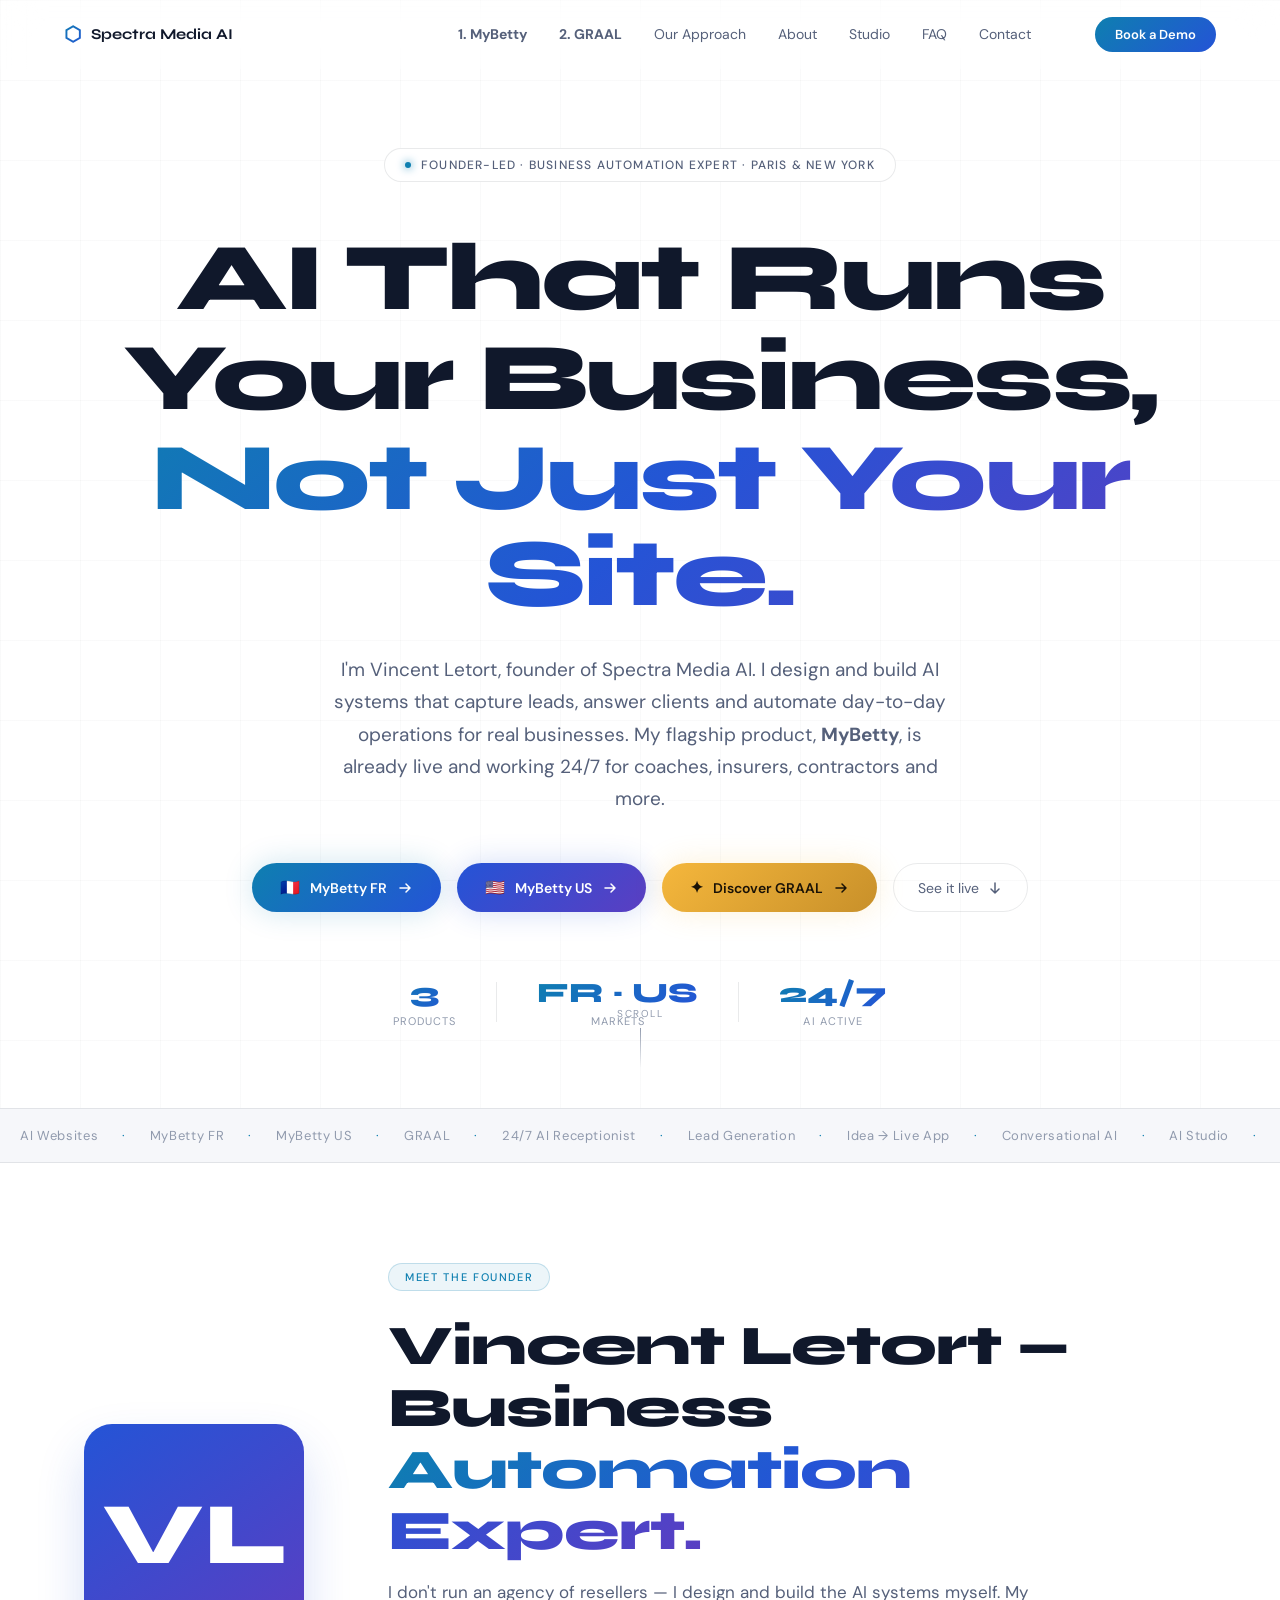
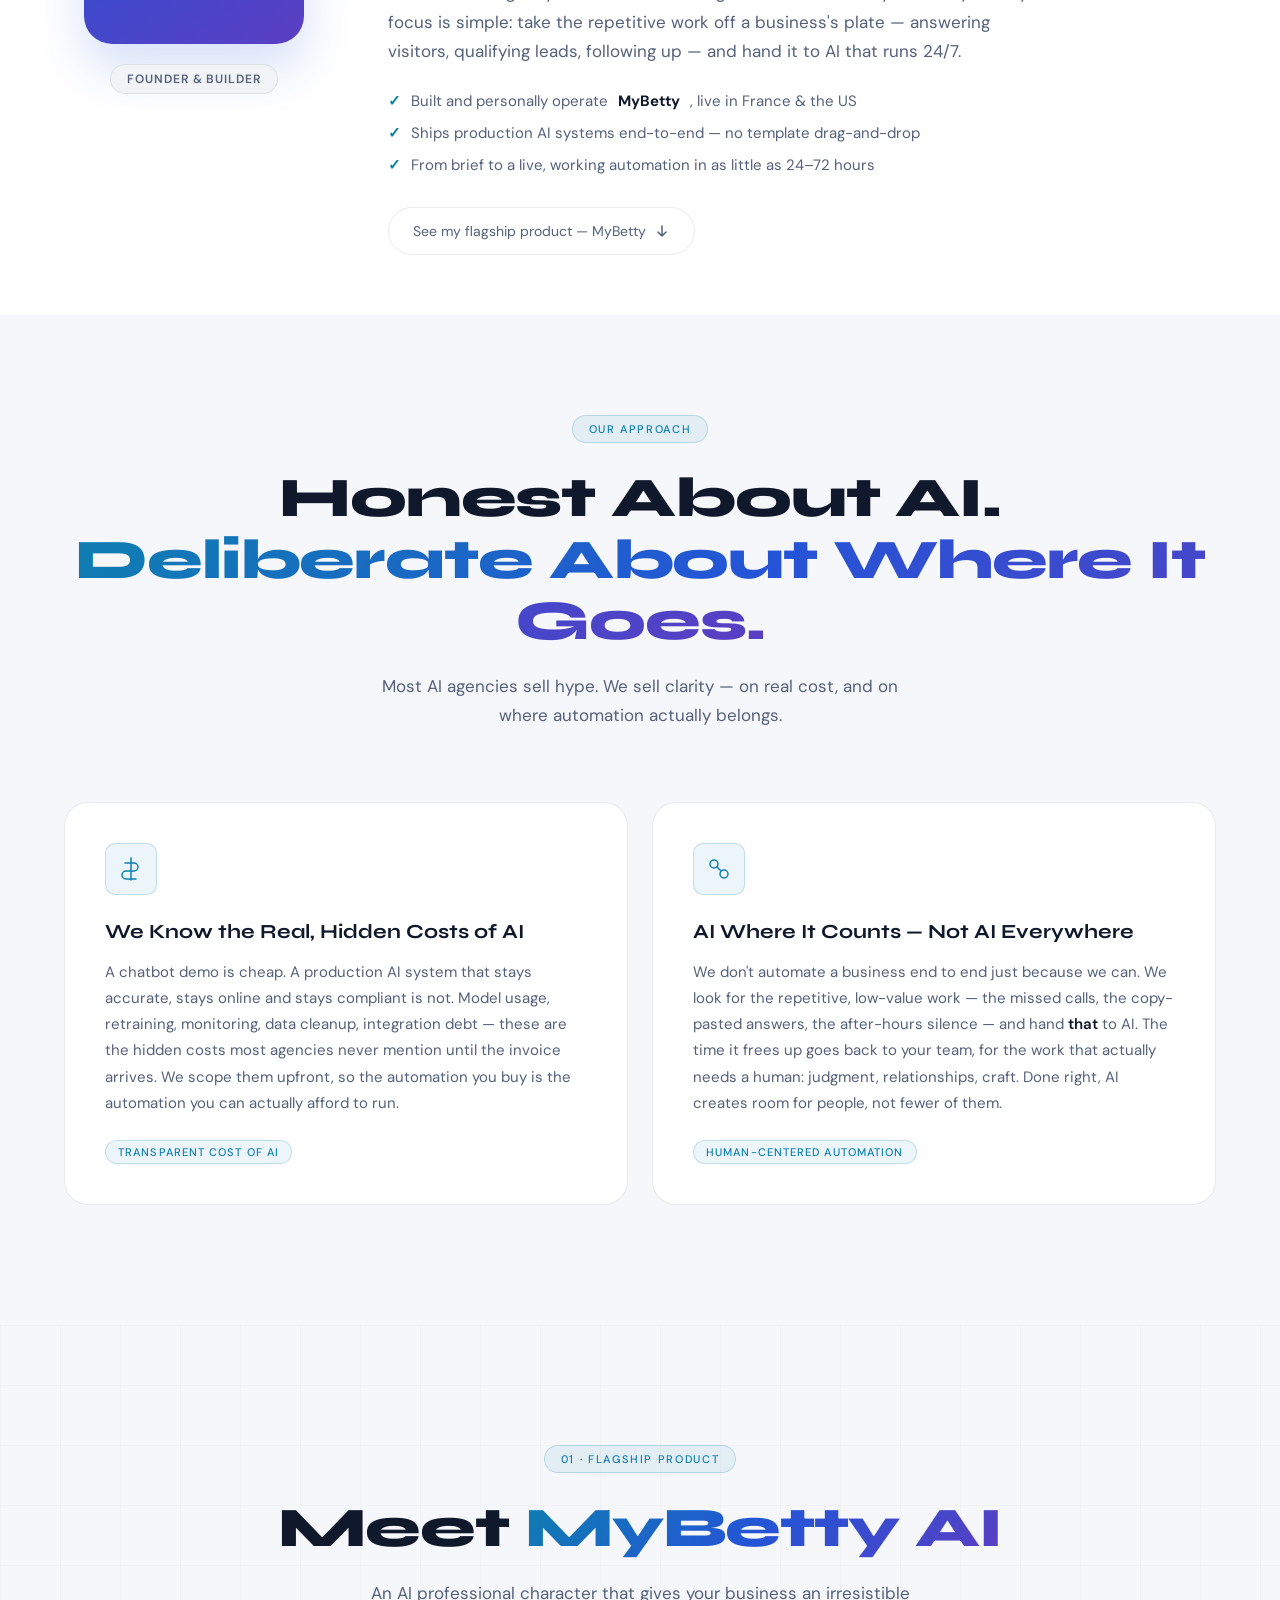
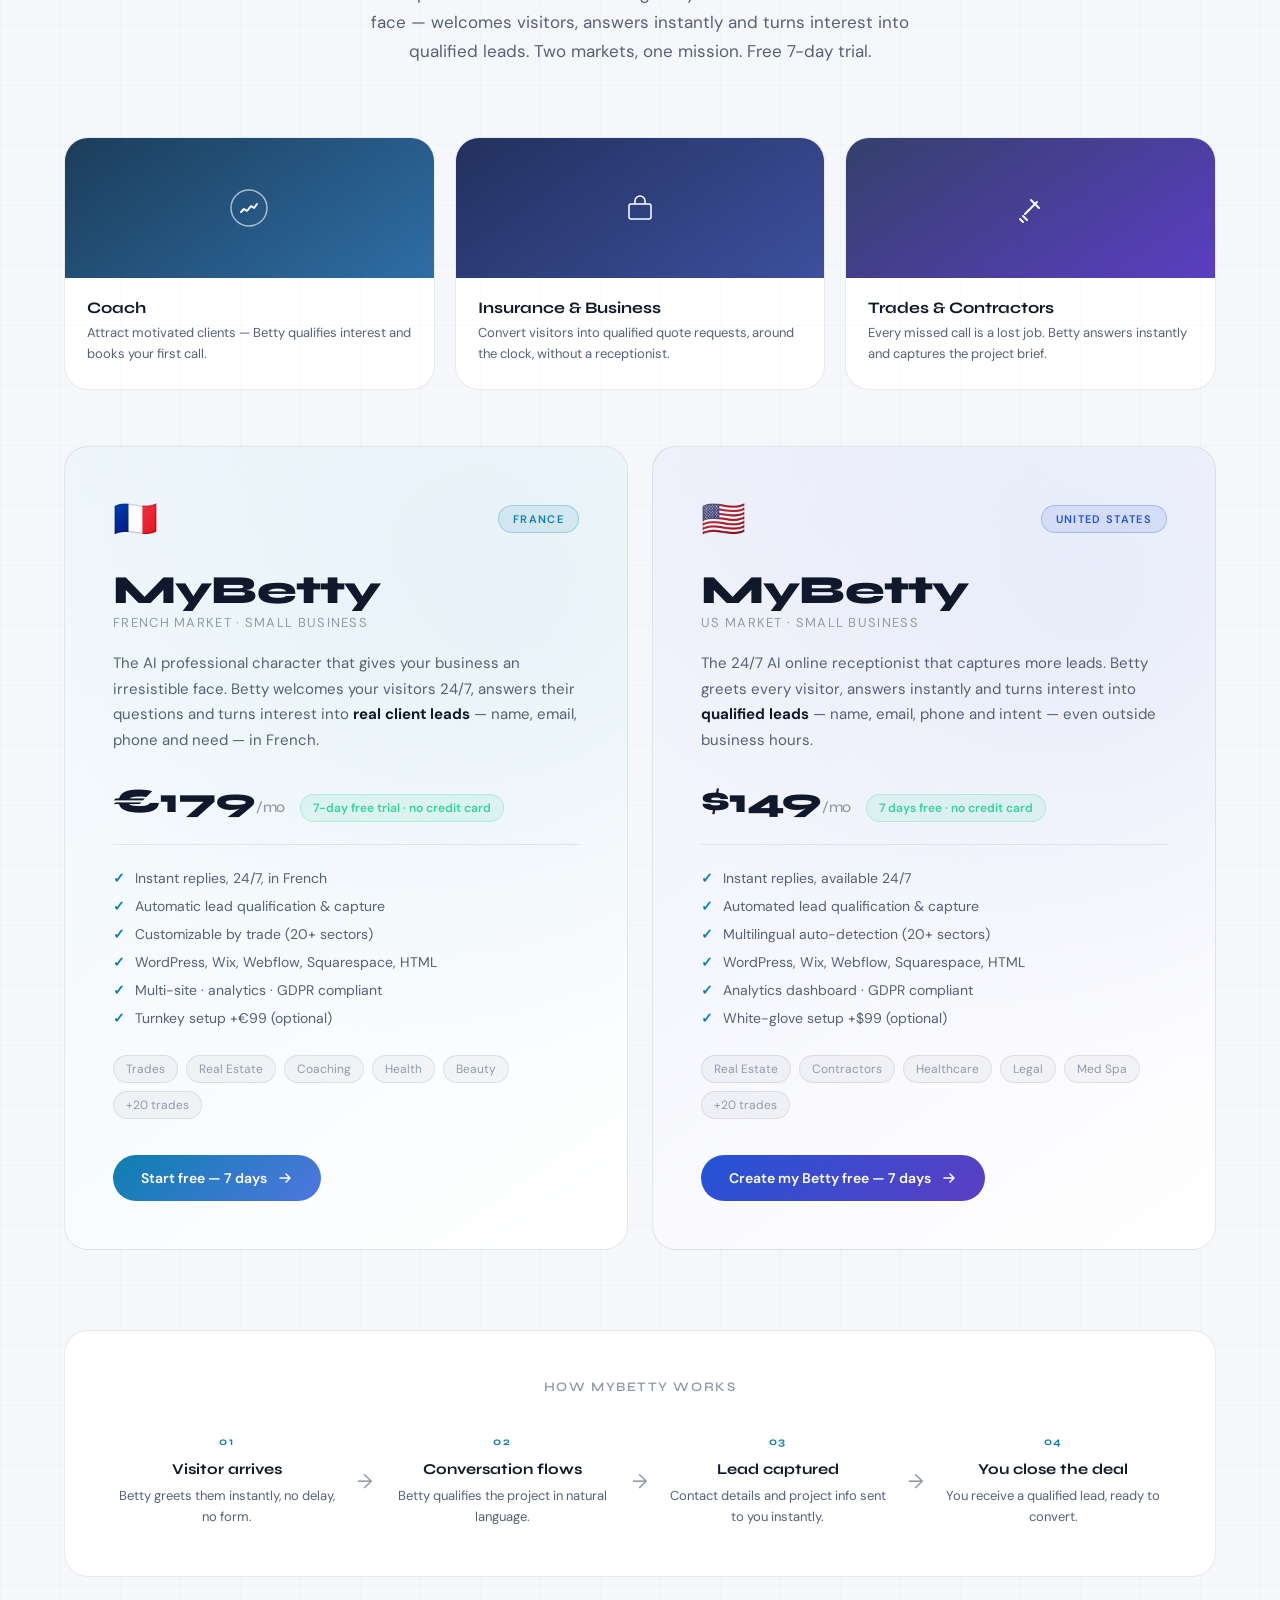
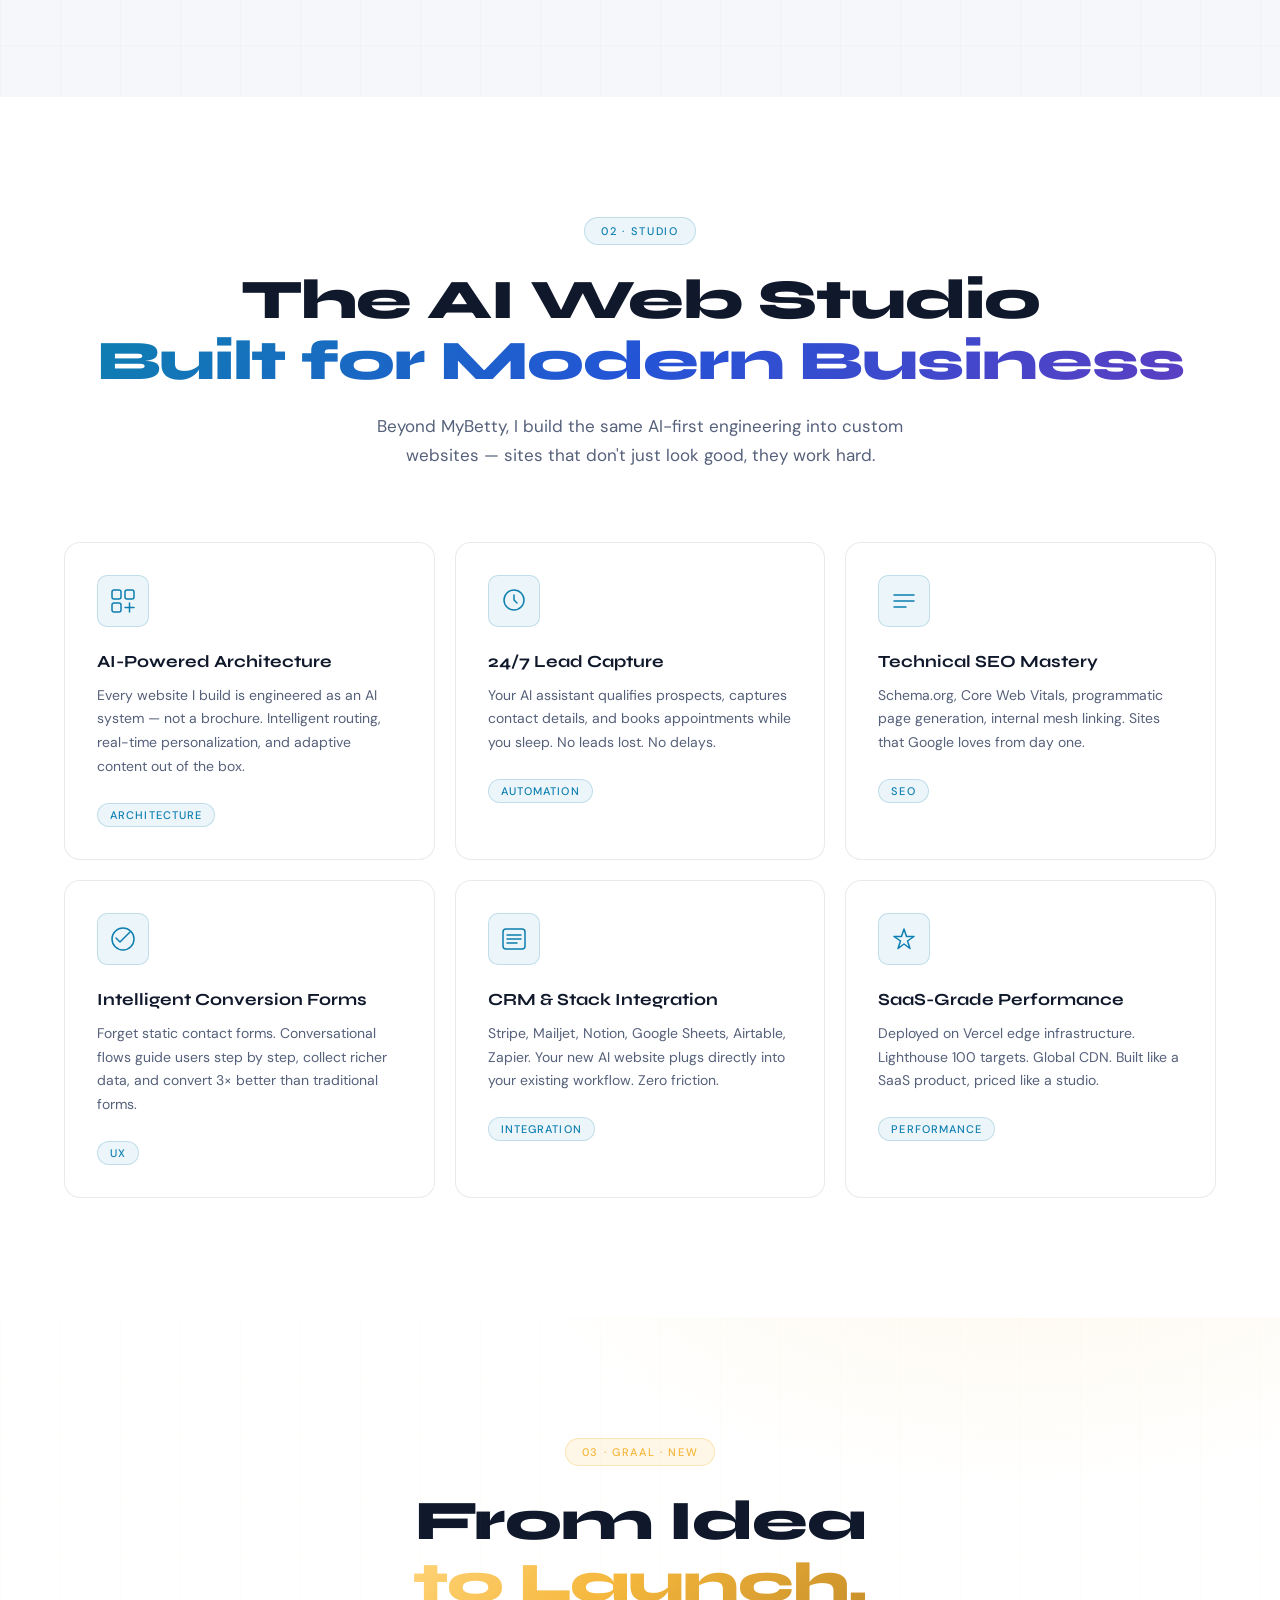
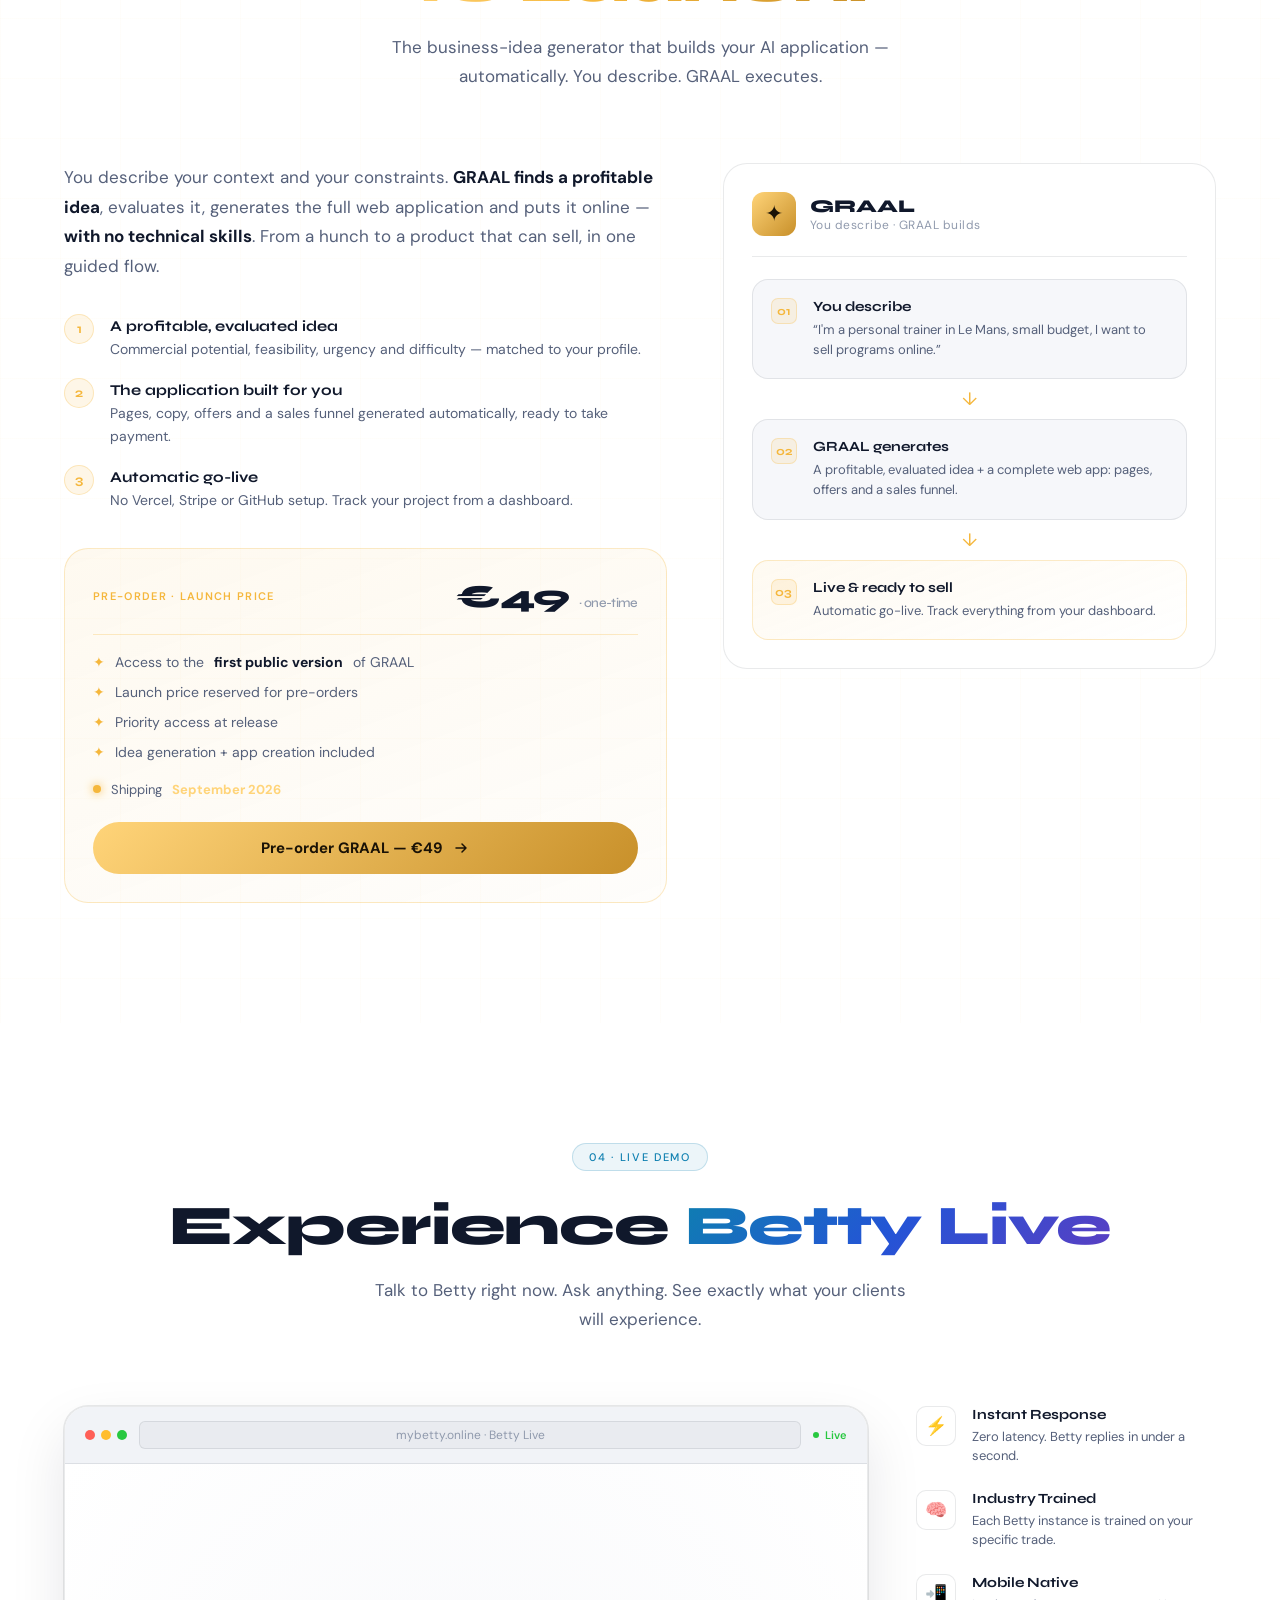
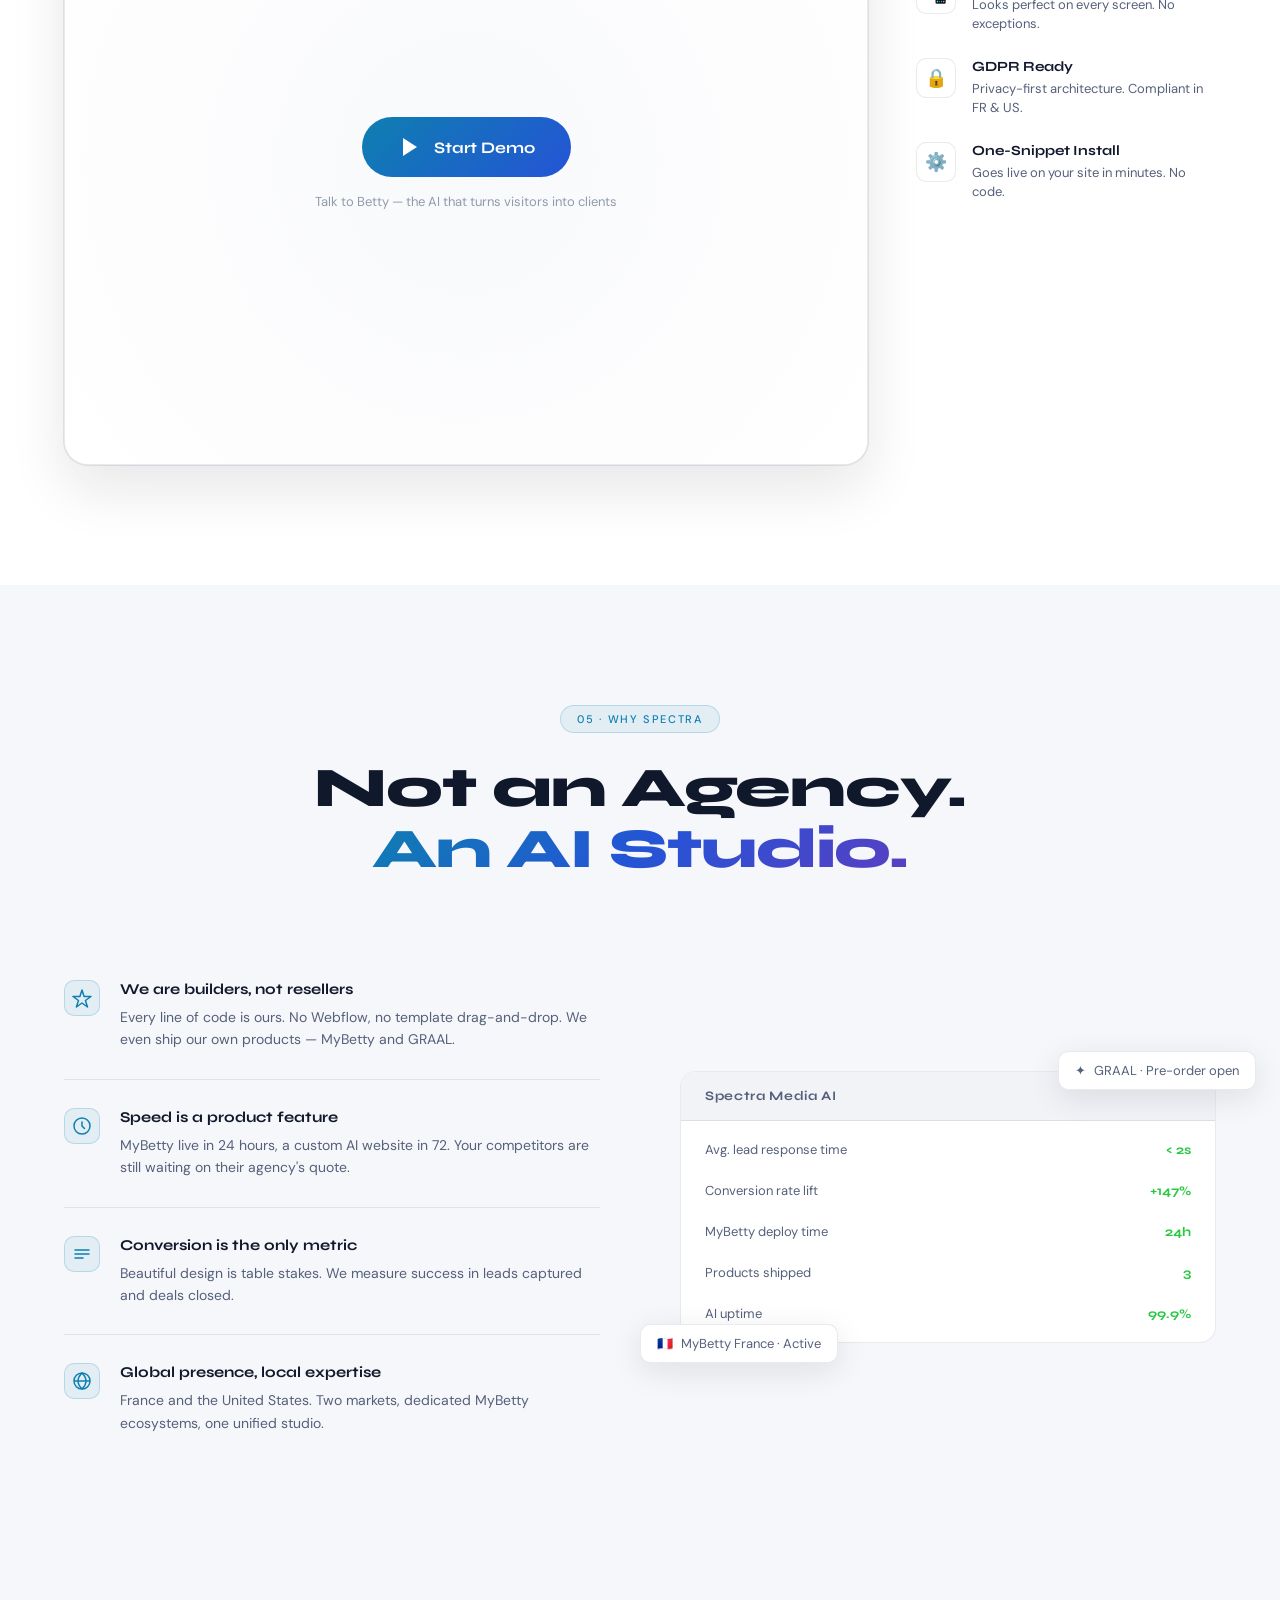
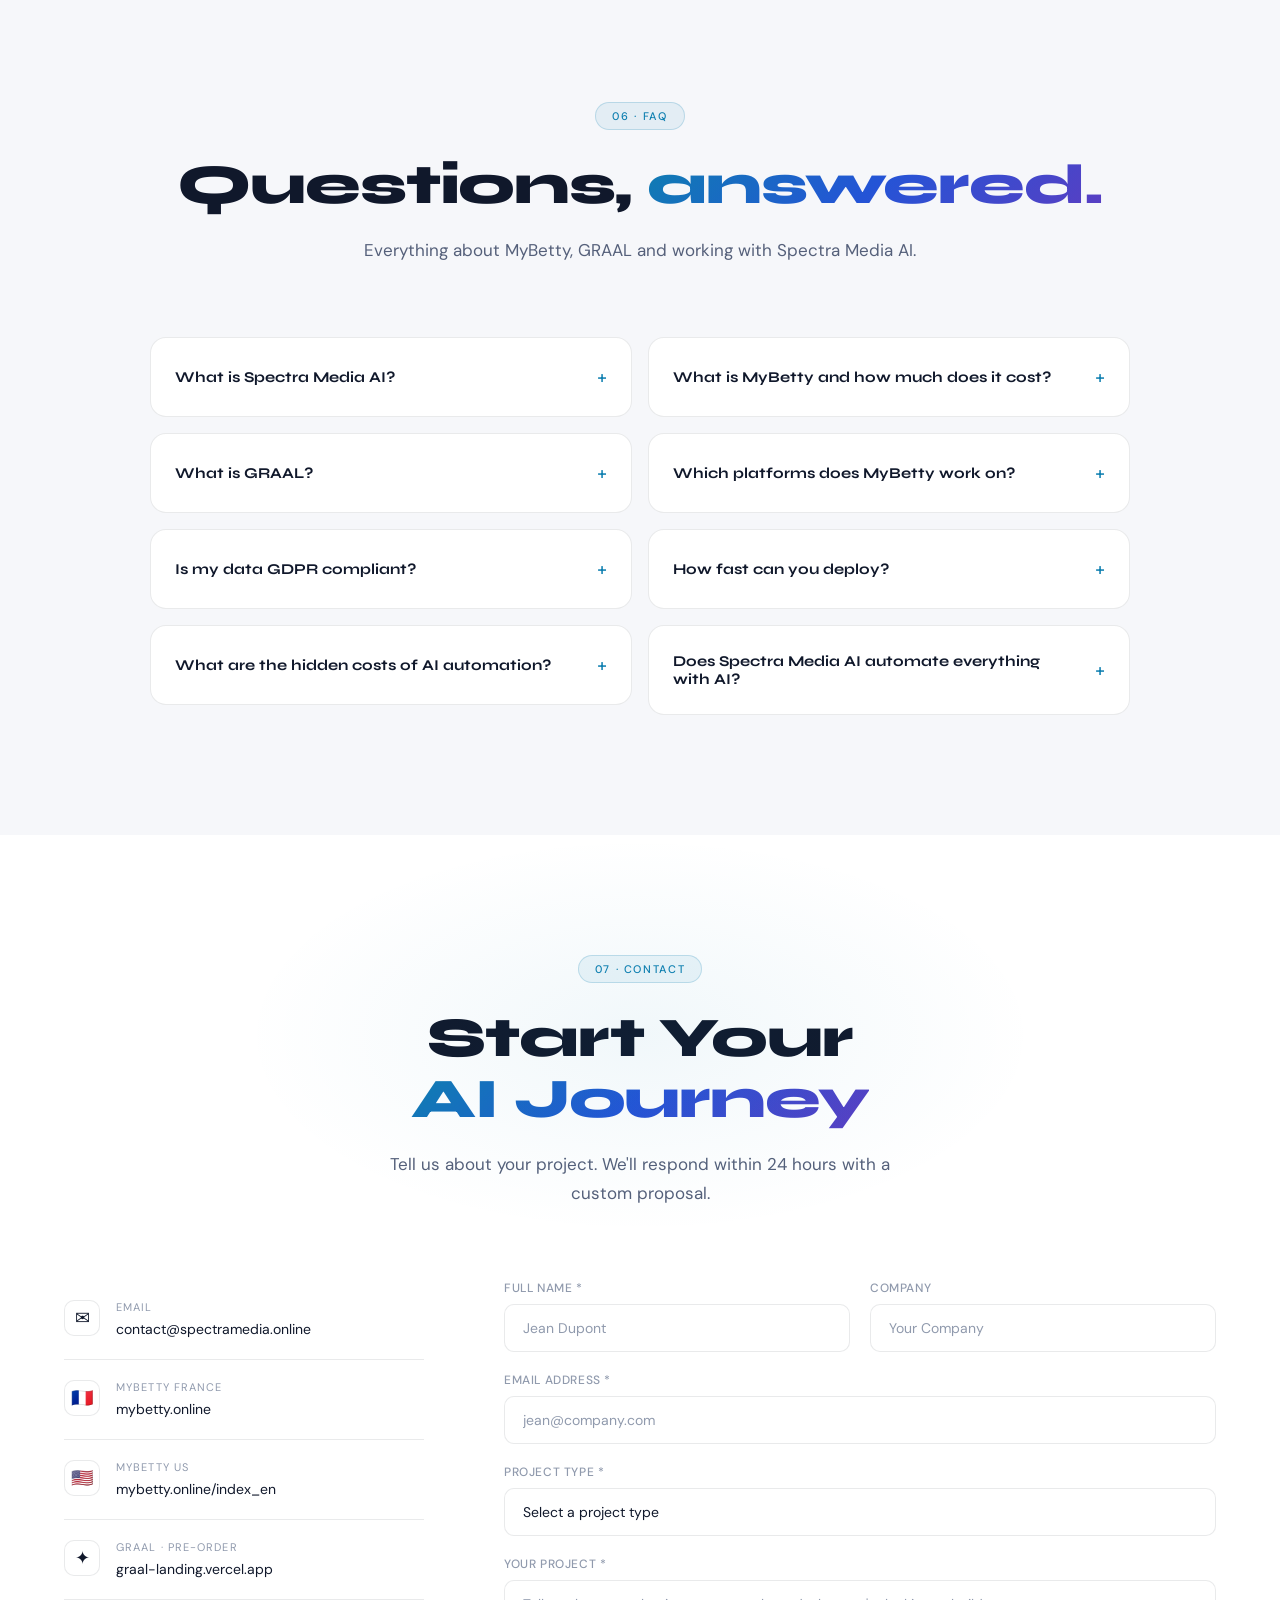
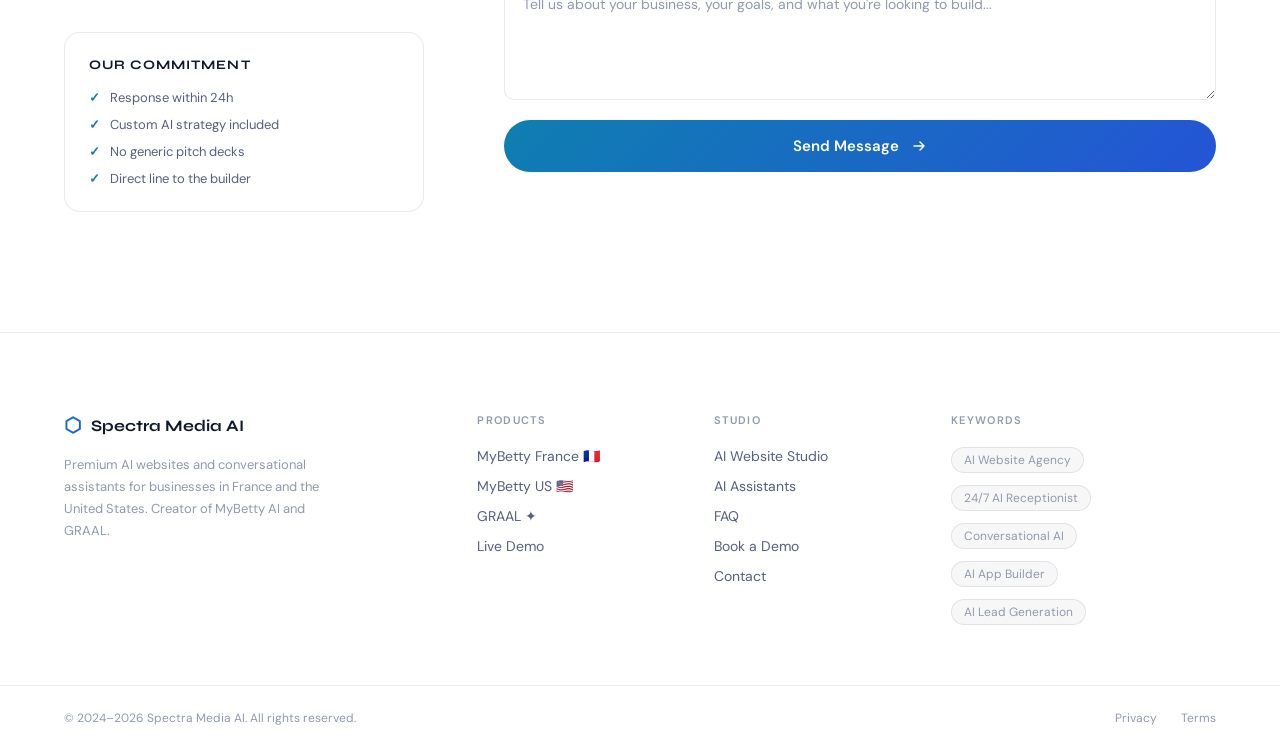
==== commit 055933c8: "Use full name Vincent Letort in founder copy, meta and structured data" ====
--- a/index.html
+++ b/index.html
@@ -6,9 +6,9 @@
 
   <!-- ============ PRIMARY SEO ============ -->
   <title>Spectra Media AI — MyBetty AI Assistant &amp; GRAAL · Honest, Human-Centered AI Automation</title>
-  <meta name="description" content="Spectra Media AI, founded by business automation expert Vincent, builds MyBetty (24/7 AI assistant, France &amp; US) and GRAAL (idea-to-app AI). We're transparent about AI's real, hidden costs and place AI only where it creates value — freeing your team for higher-value work, not replacing people with AI everywhere." />
+  <meta name="description" content="Spectra Media AI, founded by business automation expert Vincent Letort, builds MyBetty (24/7 AI assistant, France &amp; US) and GRAAL (idea-to-app AI). We're transparent about AI's real, hidden costs and place AI only where it creates value — freeing your team for higher-value work, not replacing people with AI everywhere." />
   <meta name="keywords" content="MyBetty, MyBetty AI, GRAAL, Spectra Media AI, business automation expert, AI automation for business, hidden costs of AI, real cost of AI implementation, responsible AI adoption, human-centered AI, AI augmenting jobs, AI website agency, AI chatbot, conversational AI, AI assistant for business, AI lead generation, 24/7 AI receptionist, AI app builder, business idea generator, small business AI automation" />
-  <meta name="author" content="Vincent — Spectra Media AI" />
+  <meta name="author" content="Vincent Letort — Spectra Media AI" />
   <meta name="robots" content="index, follow, max-image-preview:large, max-snippet:-1, max-video-preview:-1" />
   <meta name="theme-color" content="#ffffff" />
   <link rel="canonical" href="https://spectramedia.online/" />
@@ -58,7 +58,7 @@
     "description": "Founder-led AI automation studio and creator of MyBetty AI conversational assistants (France & United States) and GRAAL, the AI that turns a business idea into a live application. Transparent about the real, hidden costs of AI and focused on human-centered automation — placing AI only where it frees people for higher-value work.",
     "founder": {
       "@type": "Person",
-      "name": "Vincent",
+      "name": "Vincent Letort",
       "jobTitle": "Business Automation Expert"
     },
     "knowsAbout": ["AI automation", "hidden costs of AI", "responsible AI adoption", "human-centered AI", "conversational AI", "lead generation", "business process automation"],
@@ -267,7 +267,7 @@
     </h1>
 
     <p class="hero-sub">
-      I'm Vincent, founder of Spectra Media AI. I design and build AI systems that capture leads, answer clients
+      I'm Vincent Letort, founder of Spectra Media AI. I design and build AI systems that capture leads, answer clients
       and automate day-to-day operations for real businesses. My flagship product, <strong>MyBetty</strong>, is
       already live and working 24/7 for coaches, insurers, contractors and more.
     </p>
@@ -351,14 +351,14 @@
     <div class="about-grid">
       <div class="about-photo">
         <div class="about-photo-frame">
-          <span class="about-photo-initial">V</span>
+          <span class="about-photo-initial">VL</span>
         </div>
         <div class="about-photo-badge">Founder &amp; Builder</div>
       </div>
 
       <div class="about-copy">
         <div class="section-tag">Meet the Founder</div>
-        <h2 class="section-title" style="text-align:left; margin-bottom:16px;">Vincent — Business<br><span class="gradient-text">Automation Expert.</span></h2>
+        <h2 class="section-title" style="text-align:left; margin-bottom:16px;">Vincent Letort — Business<br><span class="gradient-text">Automation Expert.</span></h2>
         <p class="about-lead">
           I don't run an agency of resellers — I design and build the AI systems myself. My focus is simple:
           take the repetitive work off a business's plate — answering visitors, qualifying leads, following up —
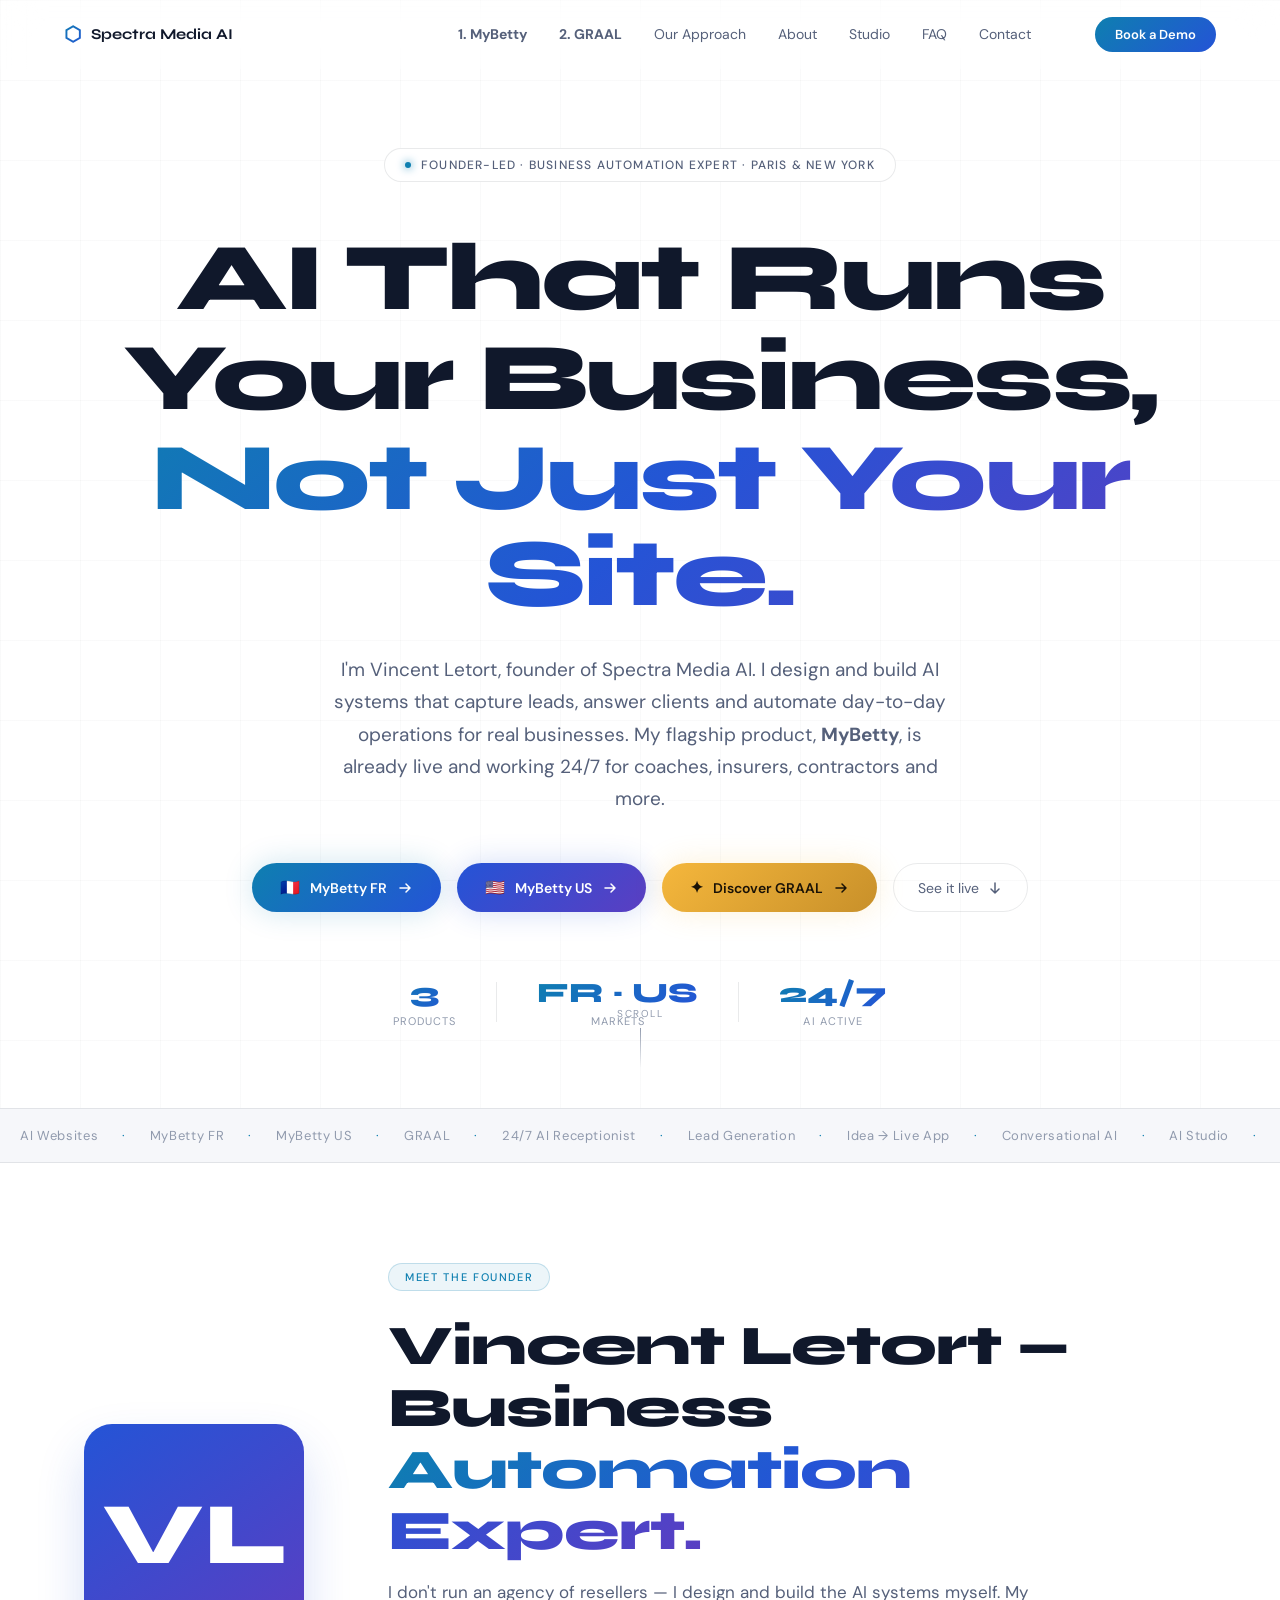
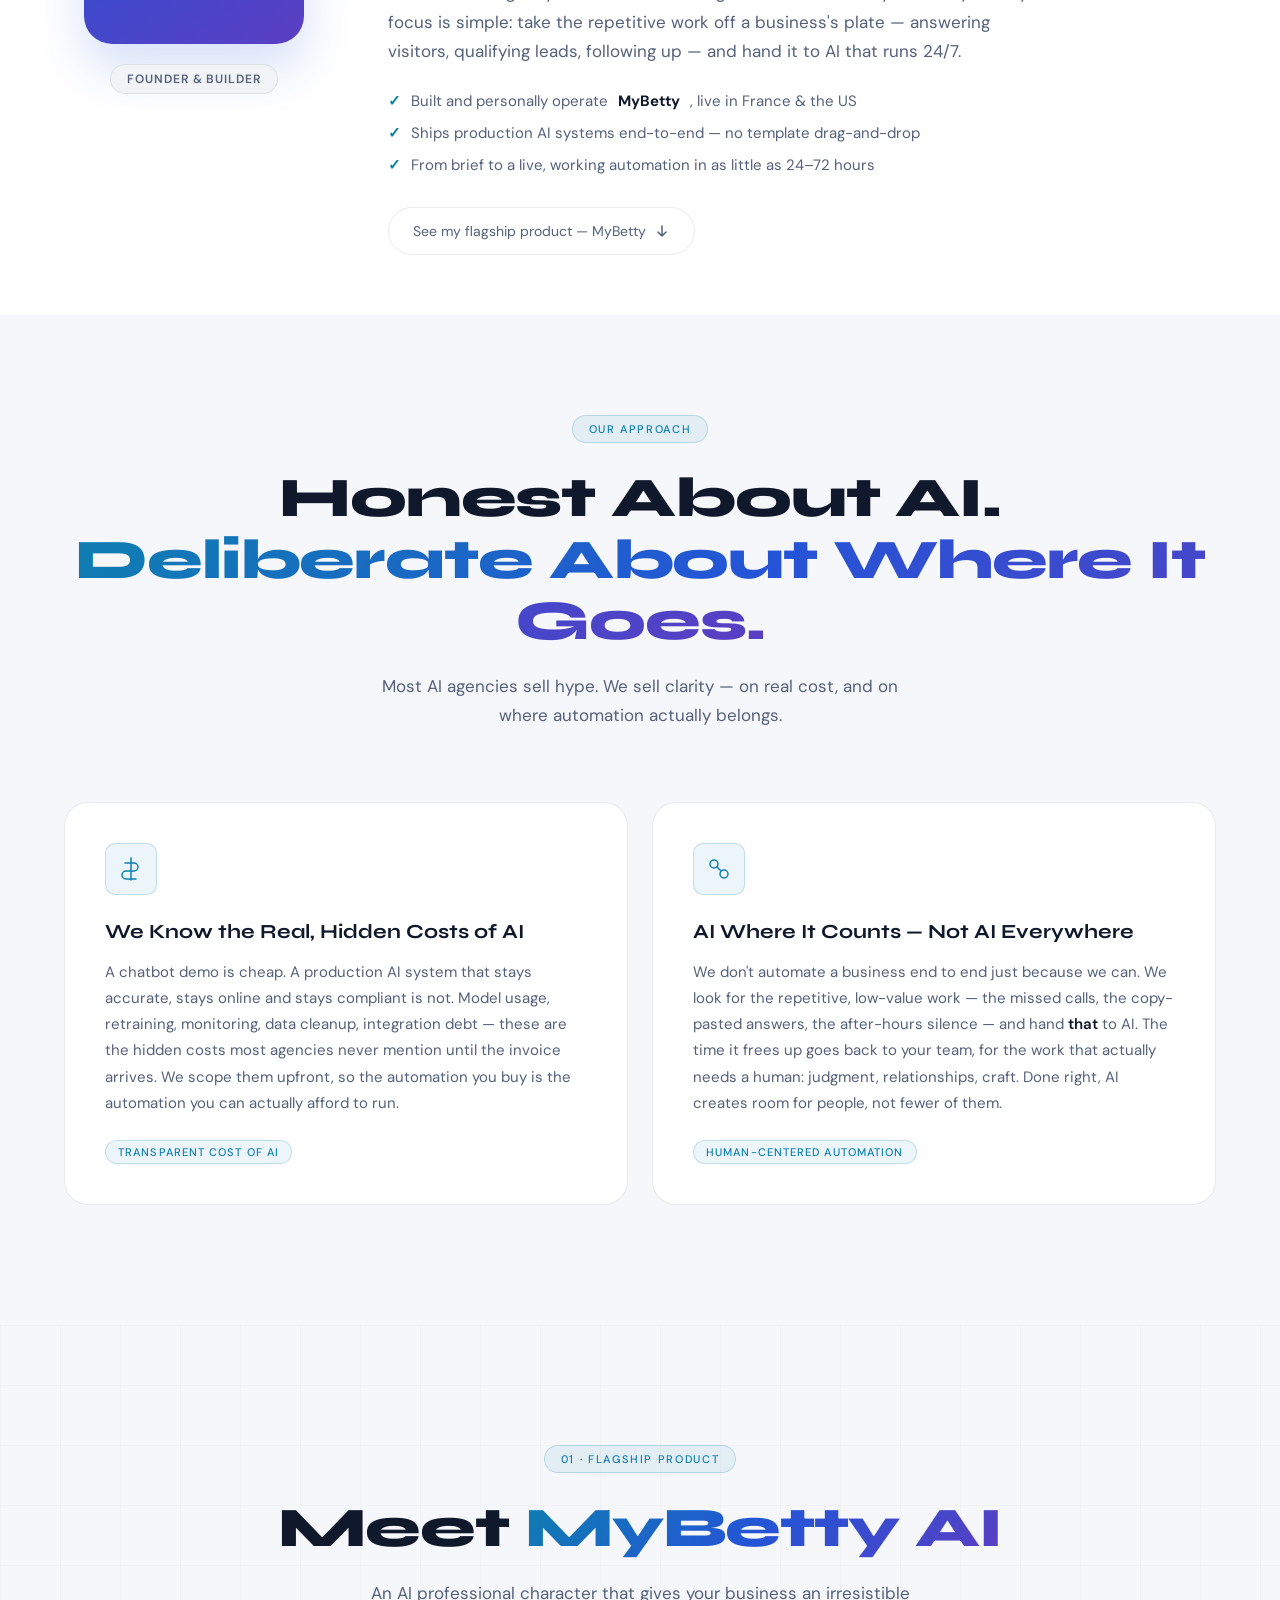
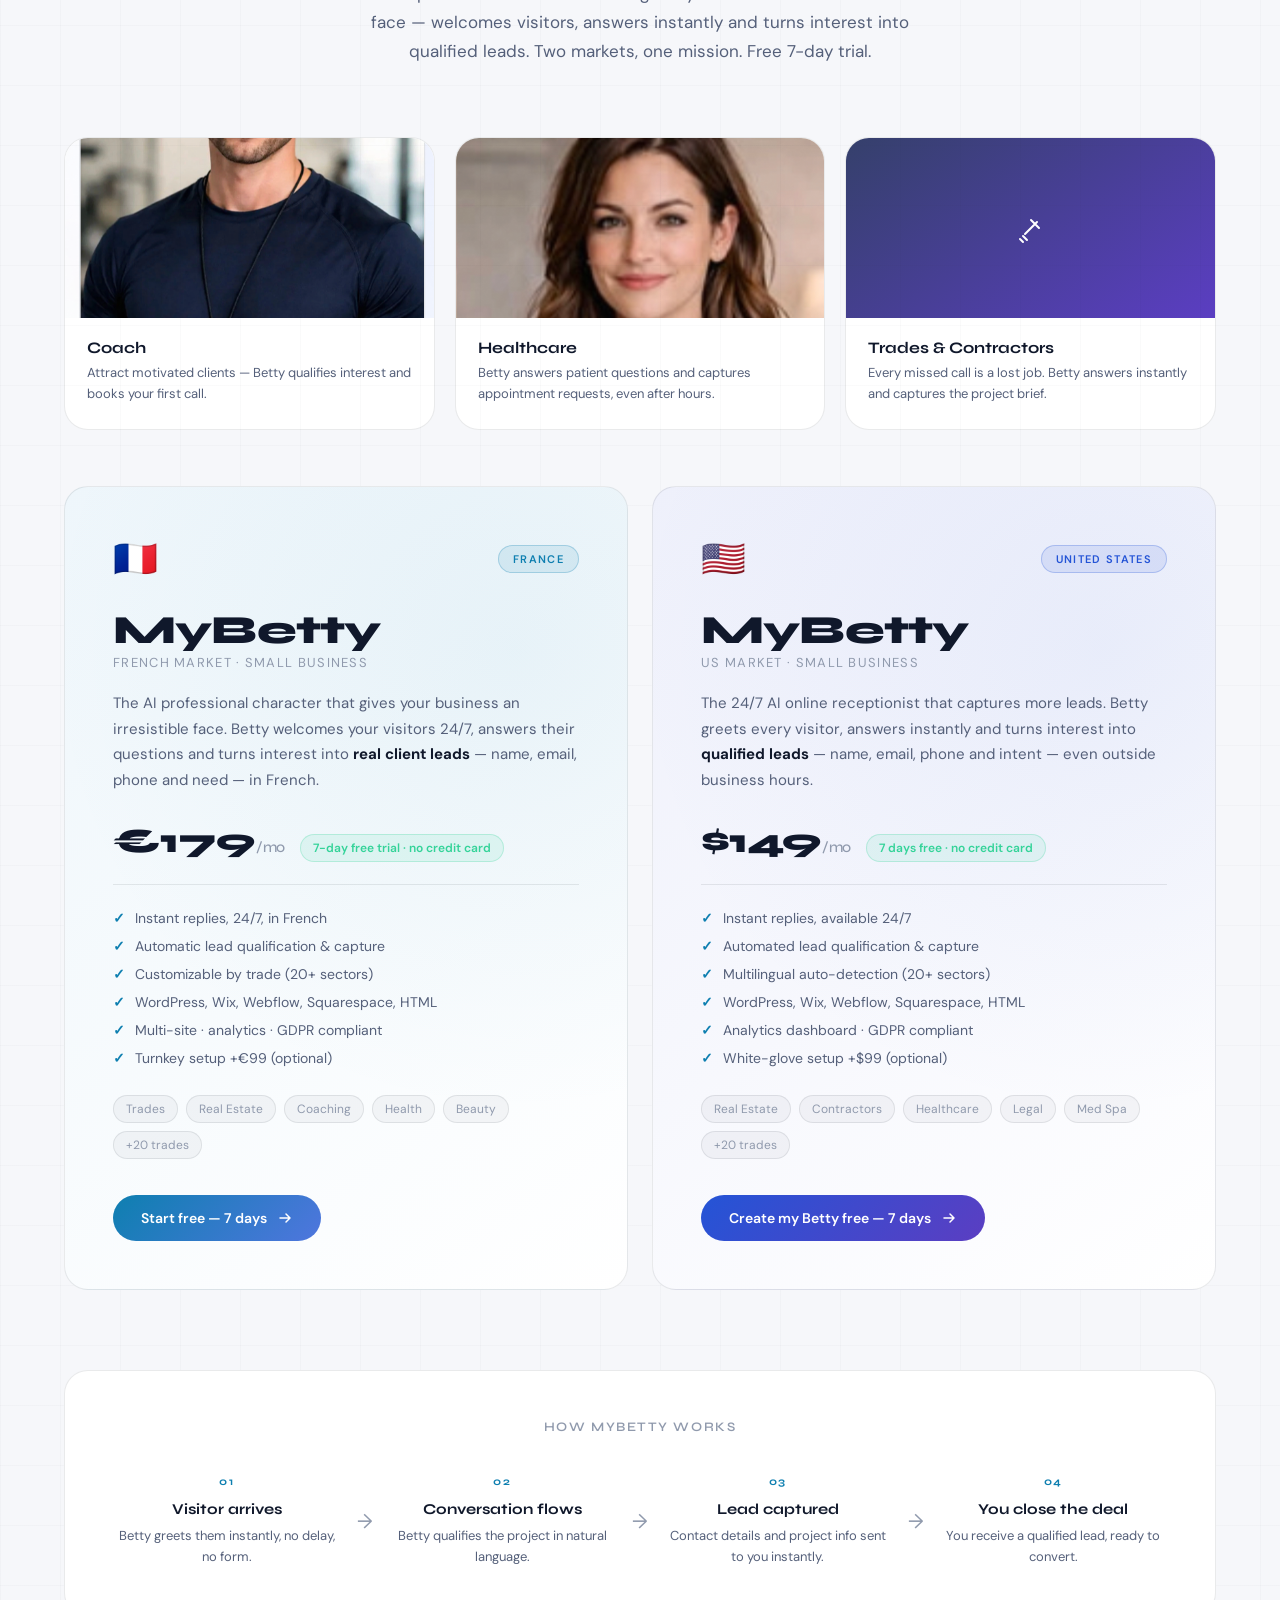
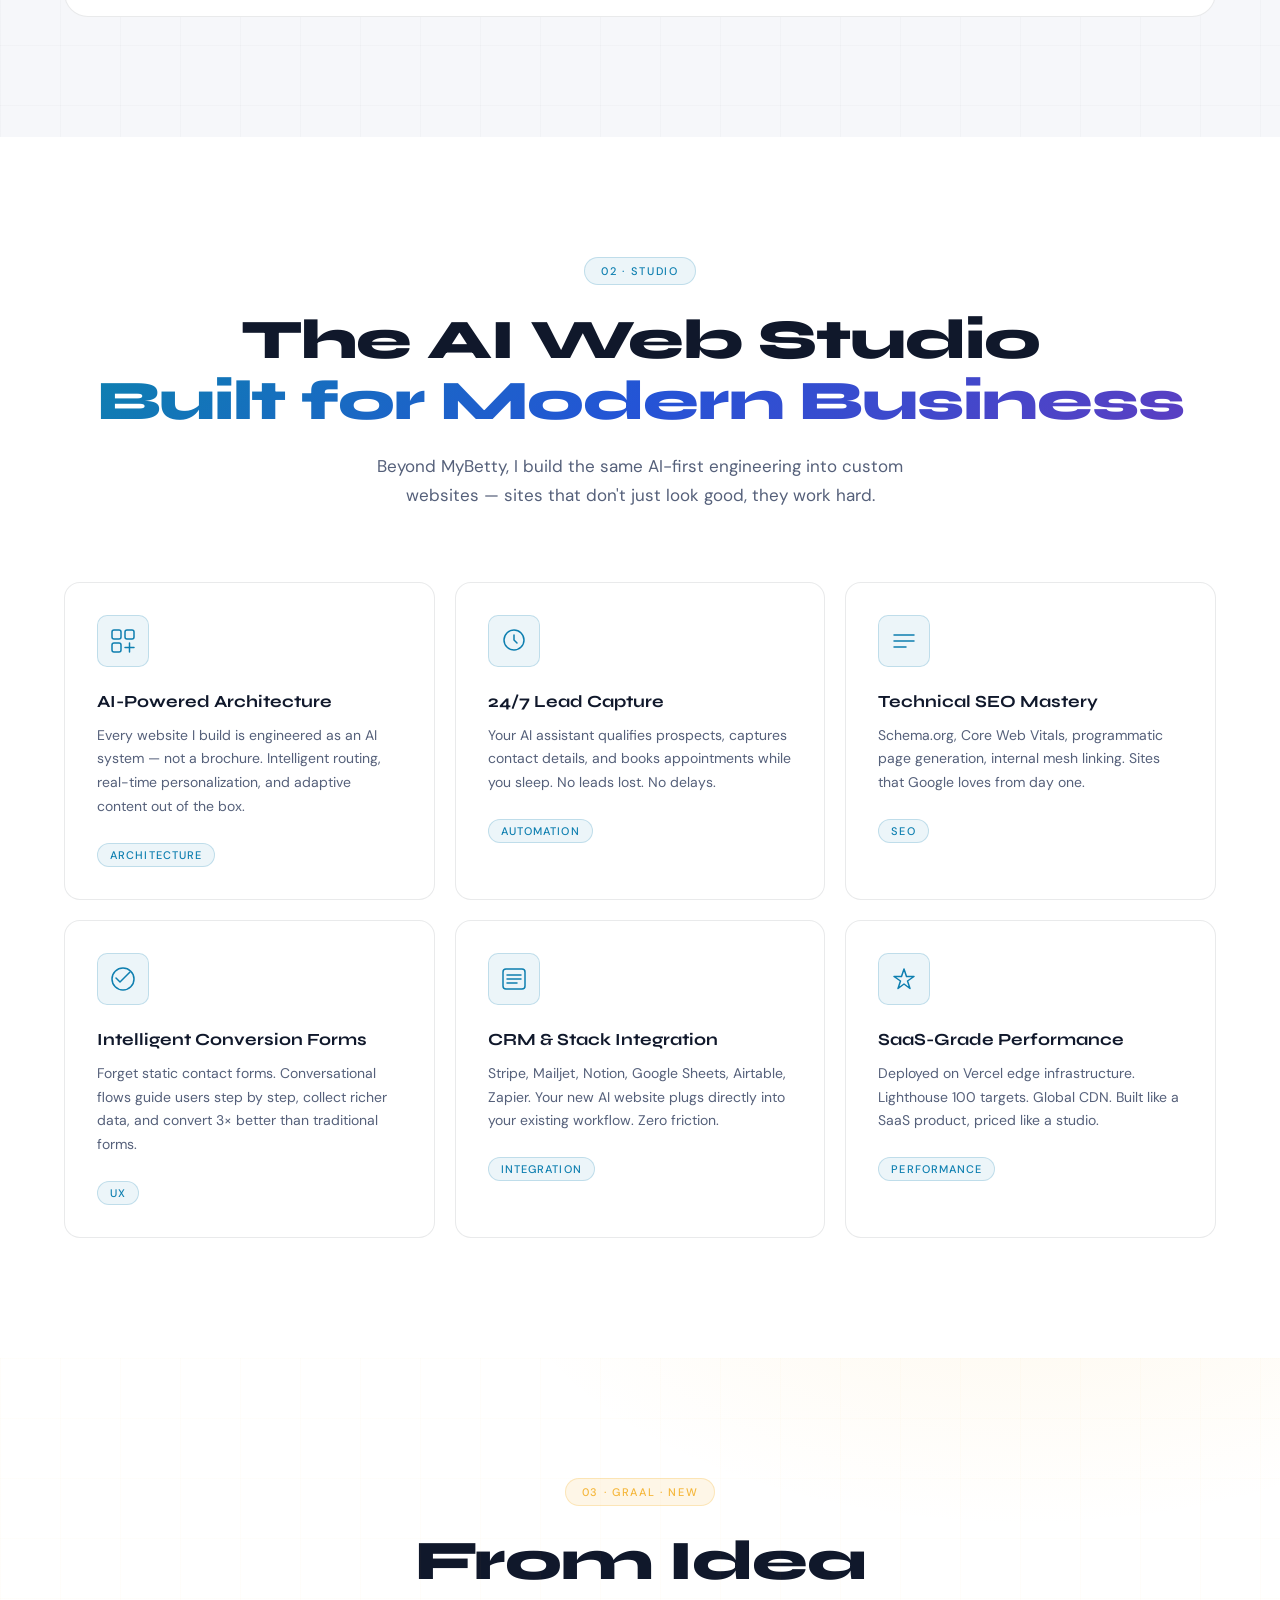
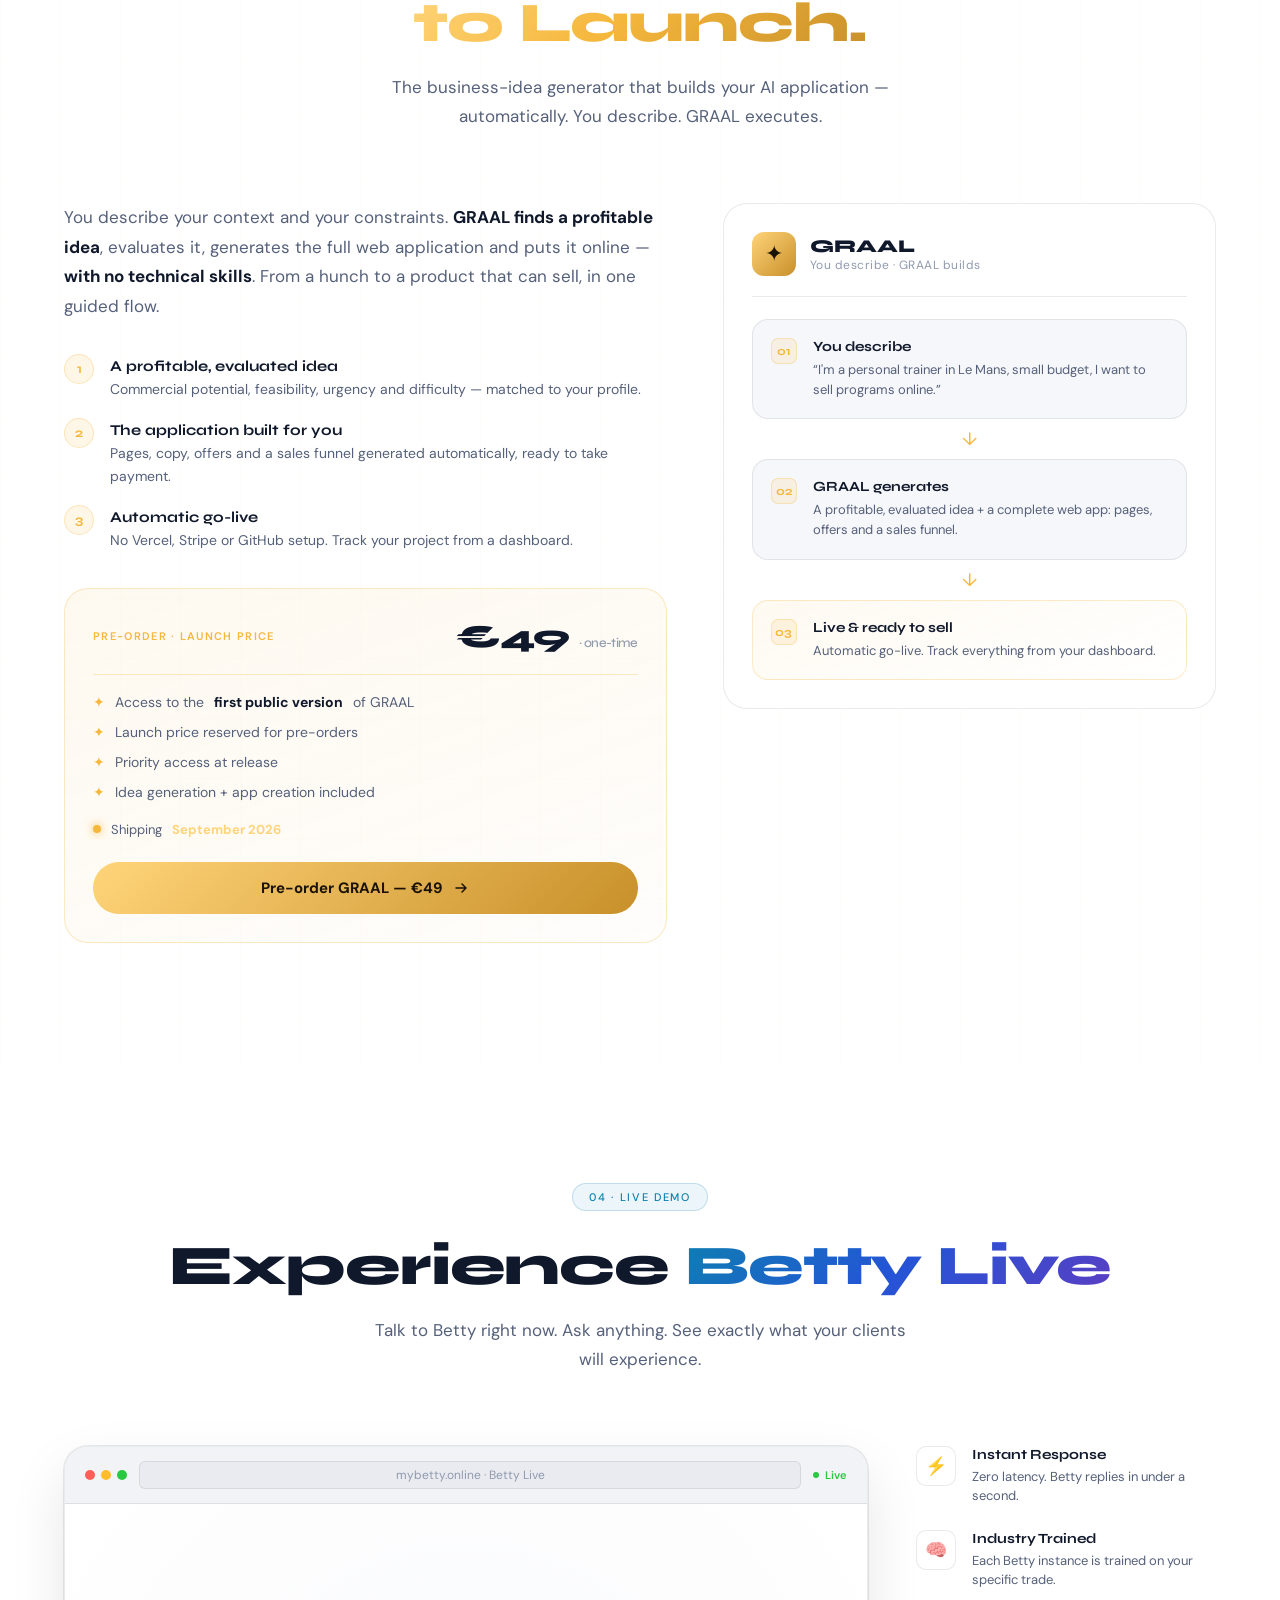
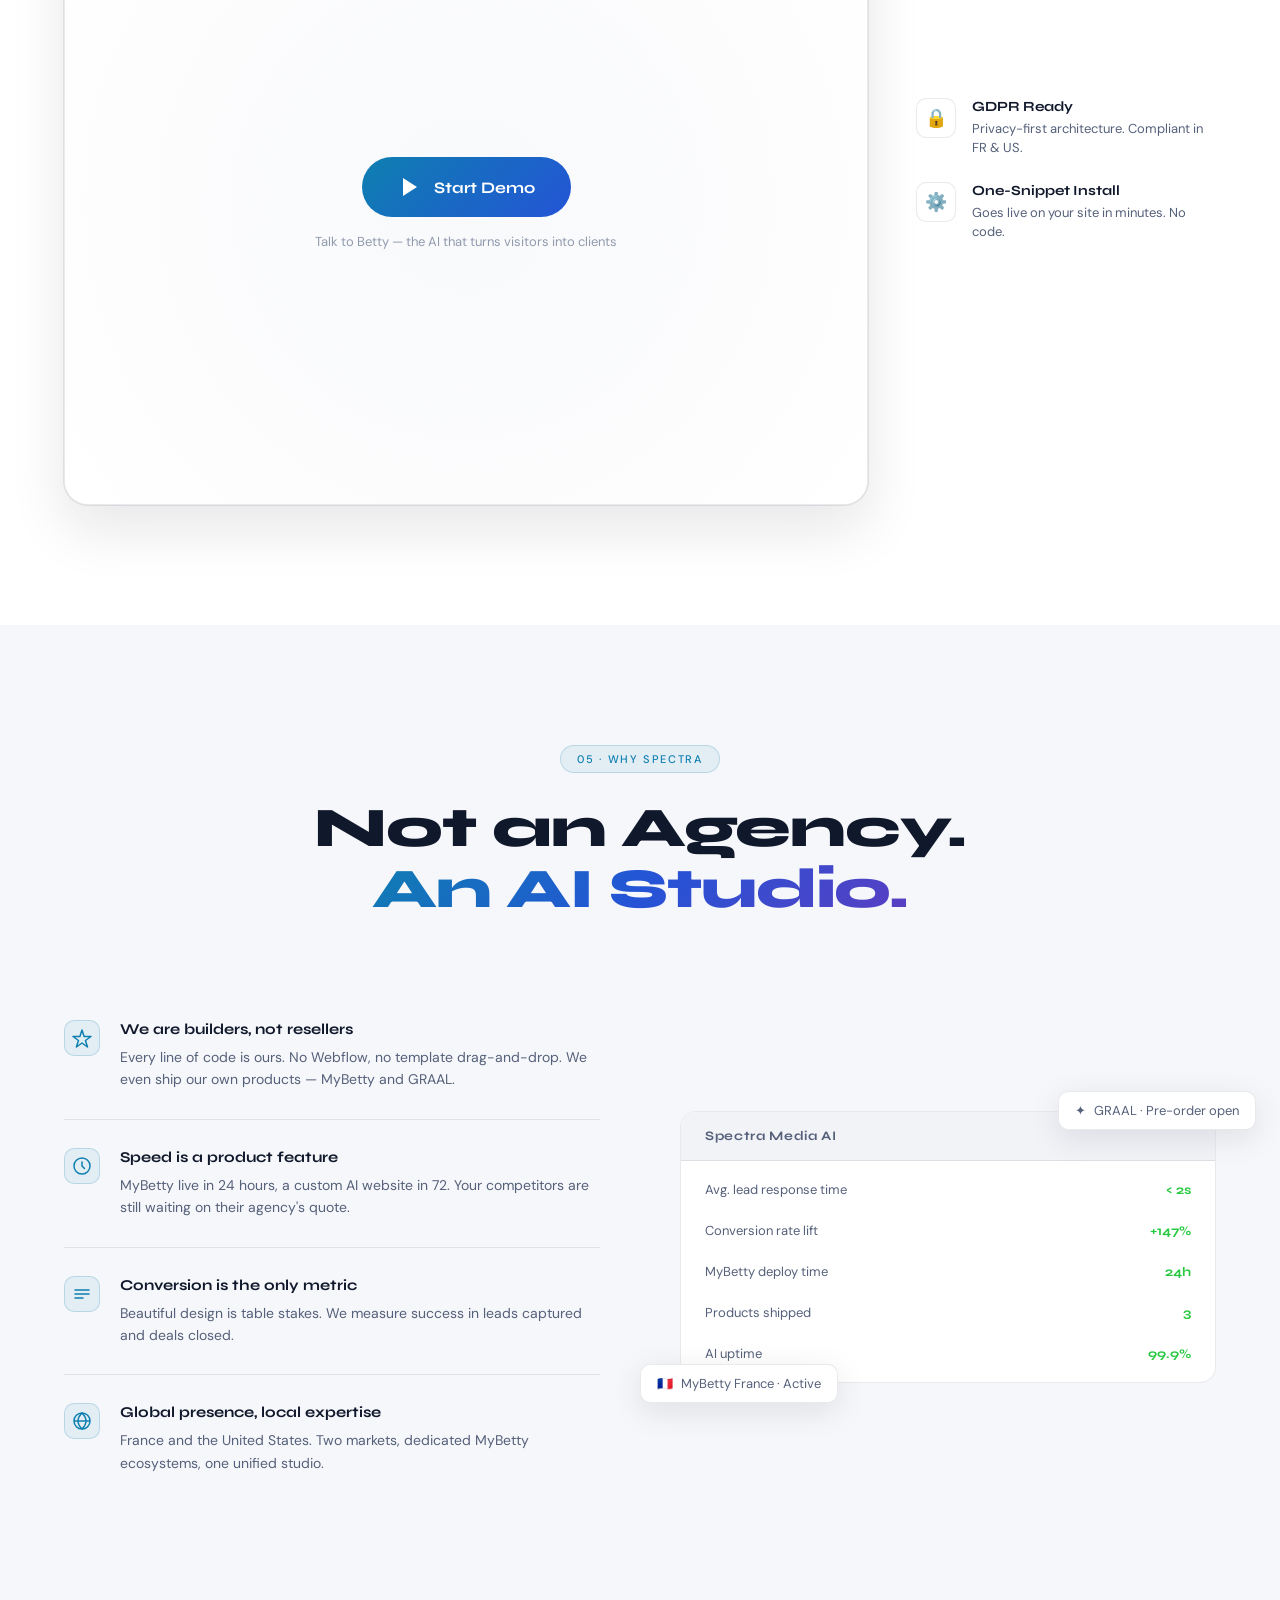
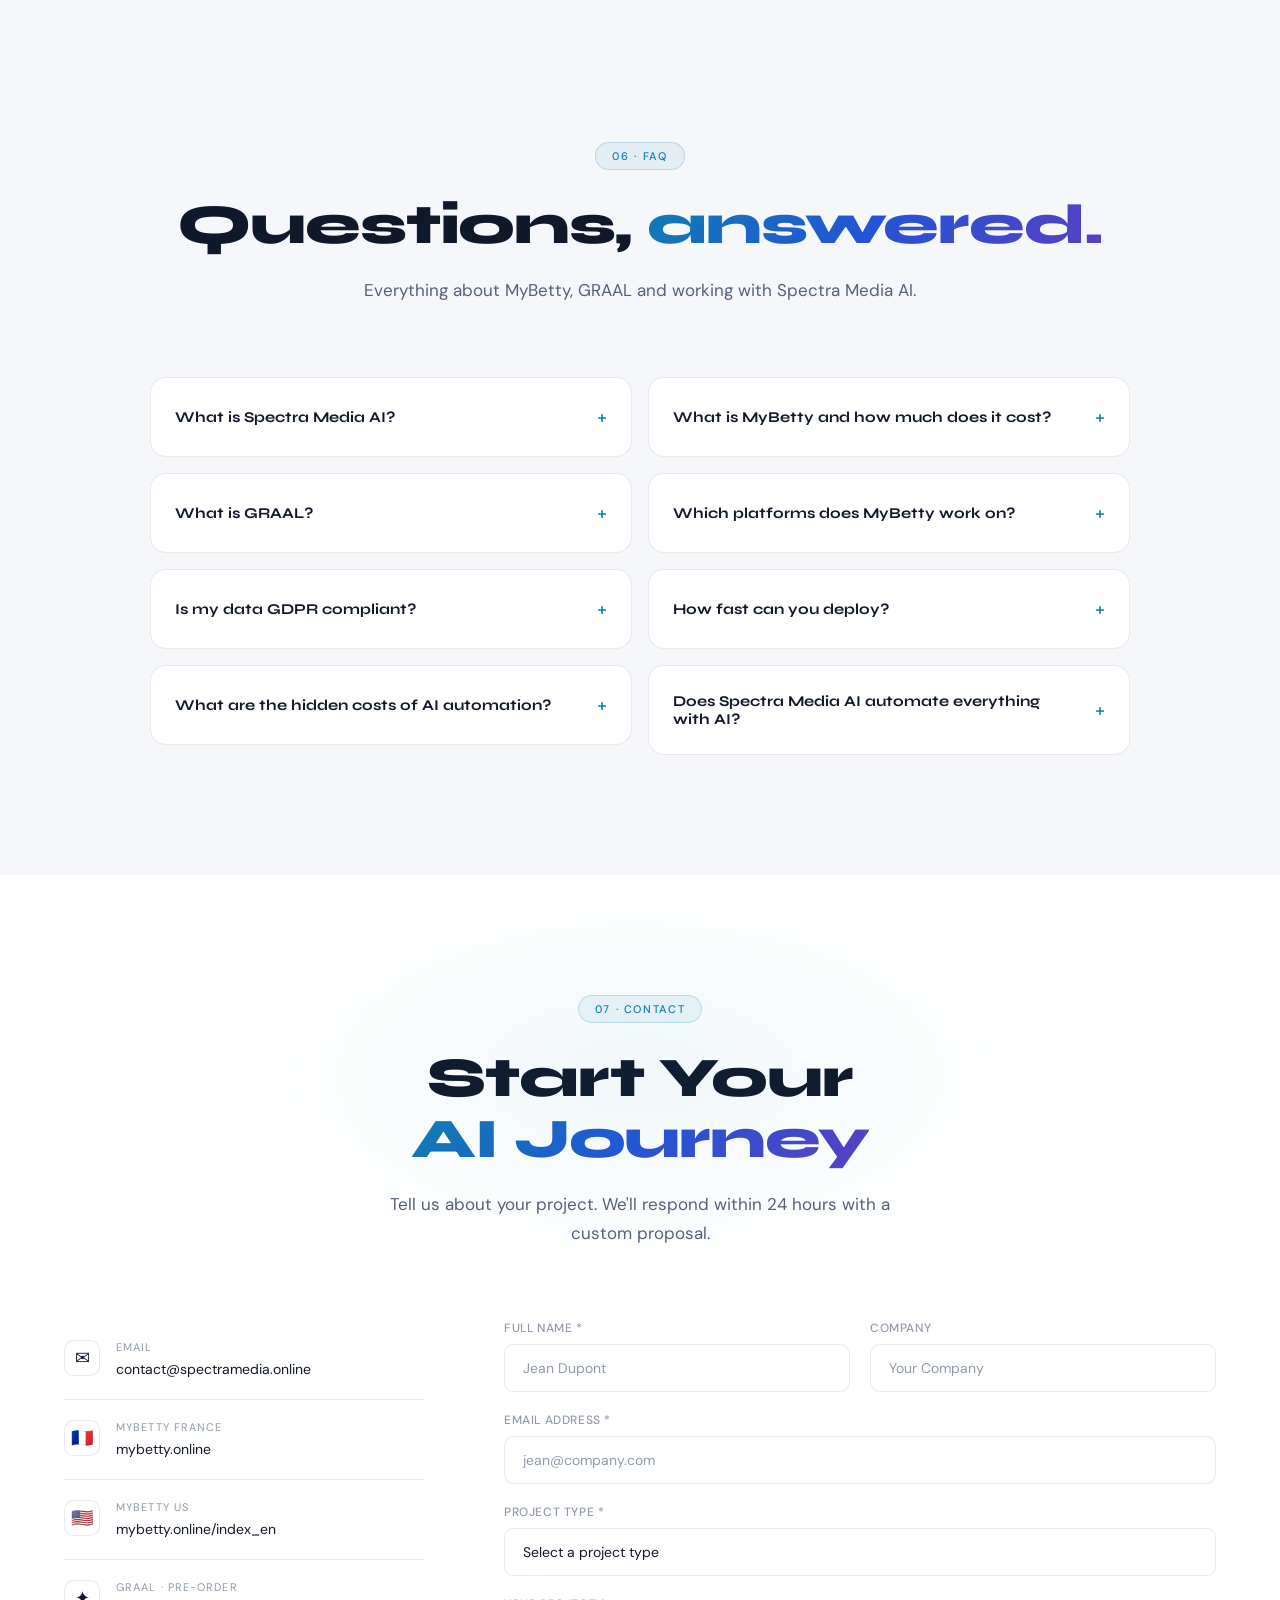
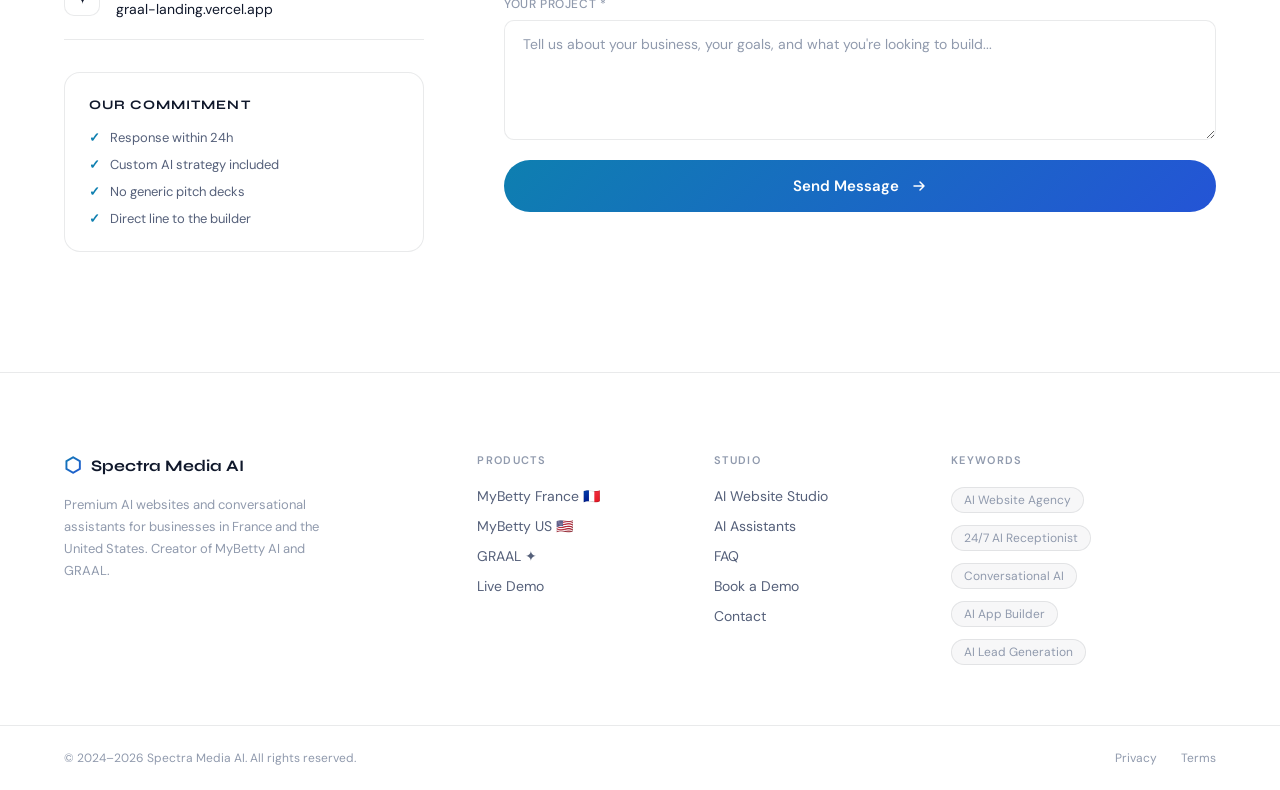
==== commit 88d706c9: "Add real photos for MyBetty industry cards (Coach, Healthcare) Replace icon placeholders with actual" ====
--- a/index.html
+++ b/index.html
@@ -434,21 +434,17 @@
 
     <div class="industry-strip">
       <div class="industry-card">
-        <div class="industry-photo industry-photo-coach">
-          <svg width="40" height="40" viewBox="0 0 40 40" fill="none"><circle cx="20" cy="20" r="18" stroke="white" stroke-width="1.5" opacity="0.6"/><path d="M12 24l3-3 3 2 4-5 3 2 3-4" stroke="white" stroke-width="2" stroke-linecap="round" stroke-linejoin="round"/></svg>
-        </div>
+        <div class="industry-photo" style="background-image: url('public/images/team/coach.jpg');"></div>
         <div class="industry-body">
           <h4>Coach</h4>
           <p>Attract motivated clients — Betty qualifies interest and books your first call.</p>
         </div>
       </div>
       <div class="industry-card">
-        <div class="industry-photo industry-photo-business">
-          <svg width="40" height="40" viewBox="0 0 40 40" fill="none"><rect x="9" y="16" width="22" height="15" rx="2" stroke="white" stroke-width="1.5"/><path d="M15 16v-3a5 5 0 0 1 10 0v3" stroke="white" stroke-width="1.5"/></svg>
-        </div>
+        <div class="industry-photo" style="background-image: url('public/images/team/healthcare.jpg'); background-position: top center;"></div>
         <div class="industry-body">
-          <h4>Insurance &amp; Business</h4>
-          <p>Convert visitors into qualified quote requests, around the clock, without a receptionist.</p>
+          <h4>Healthcare</h4>
+          <p>Betty answers patient questions and captures appointment requests, even after hours.</p>
         </div>
       </div>
       <div class="industry-card">
--- a/style.css
+++ b/style.css
@@ -578,13 +578,13 @@
   border-color: var(--border-hover);
 }
 .industry-photo {
-  height: 140px;
+  height: 180px;
   display: flex;
   align-items: center;
   justify-content: center;
-}
-.industry-photo-coach { background: linear-gradient(145deg, #1c3d5a, #2e6ea6); }
-.industry-photo-business { background: linear-gradient(145deg, #22315e, #3d4f9e); }
+  background-size: cover;
+  background-position: center;
+}
 .industry-photo-trades { background: linear-gradient(145deg, #35406b, #5b3ec2); }
 .industry-body { padding: 20px 22px 24px; }
 .industry-body h4 {
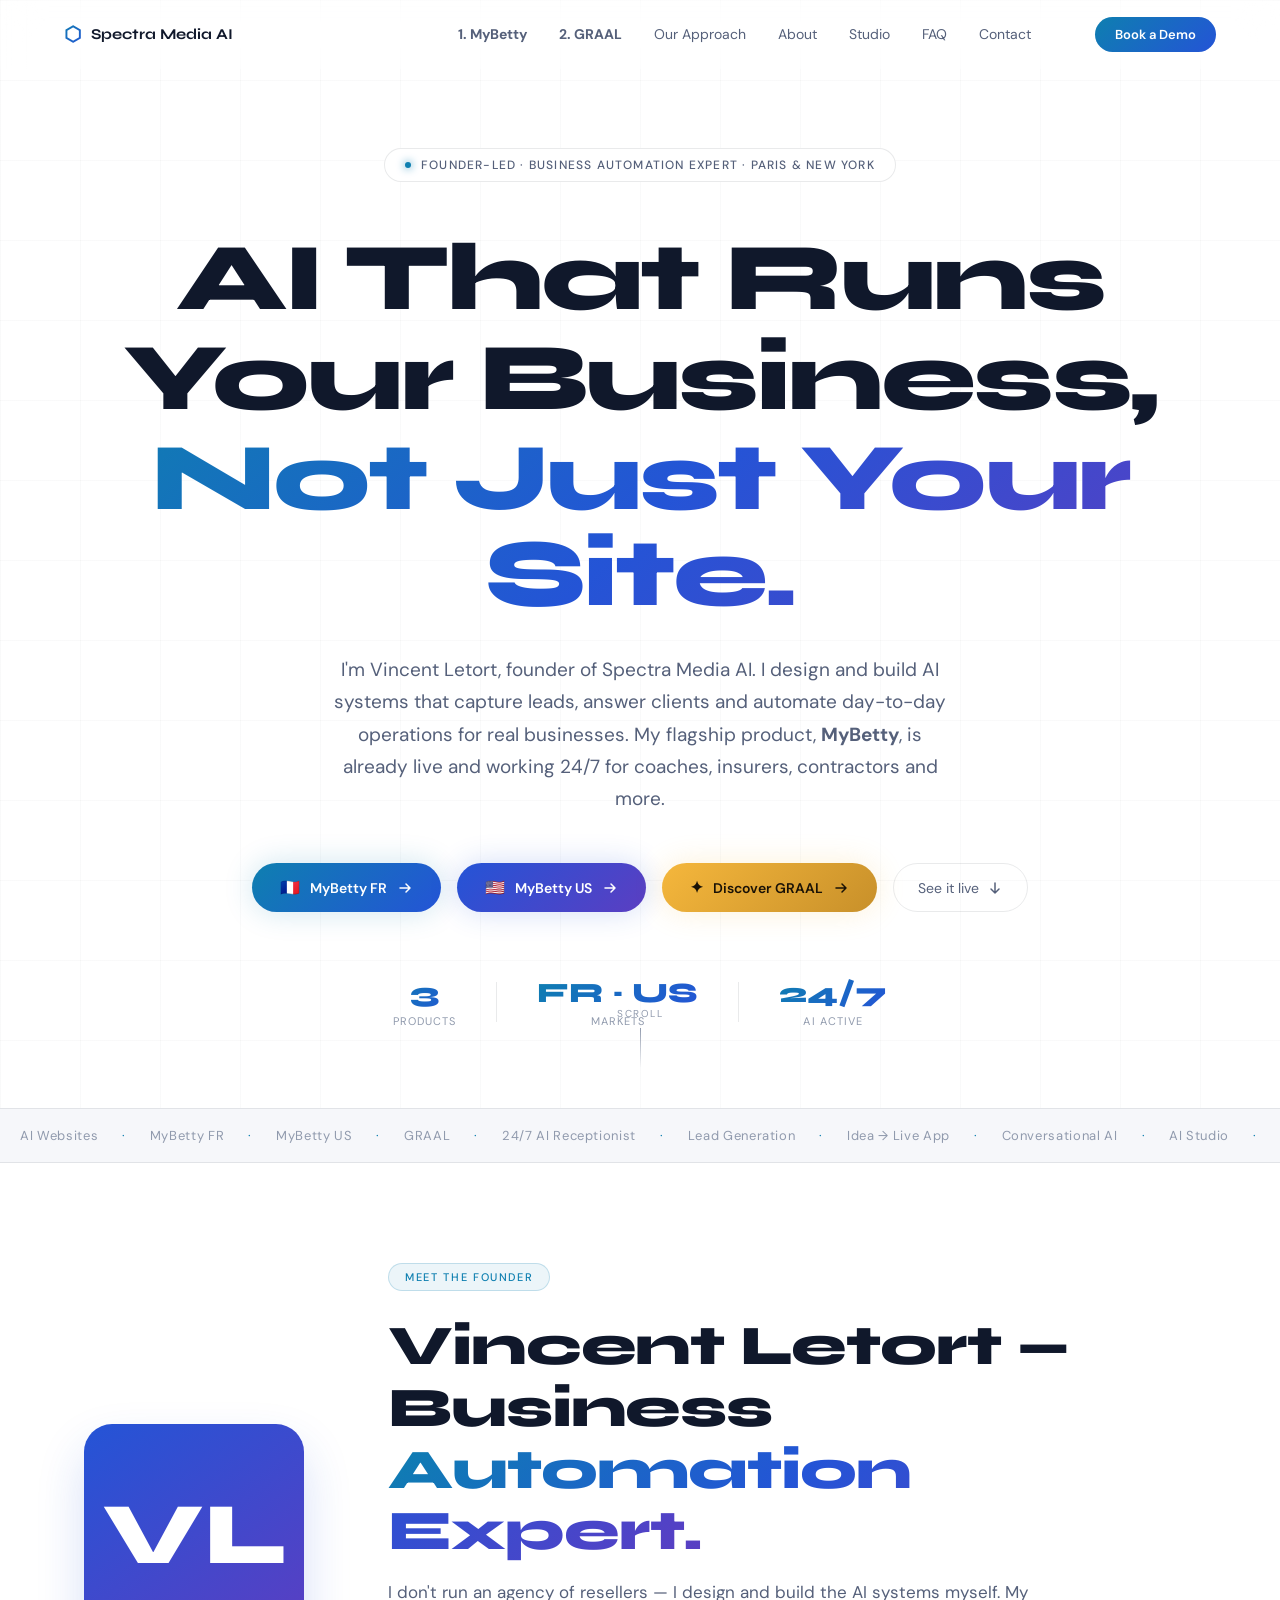
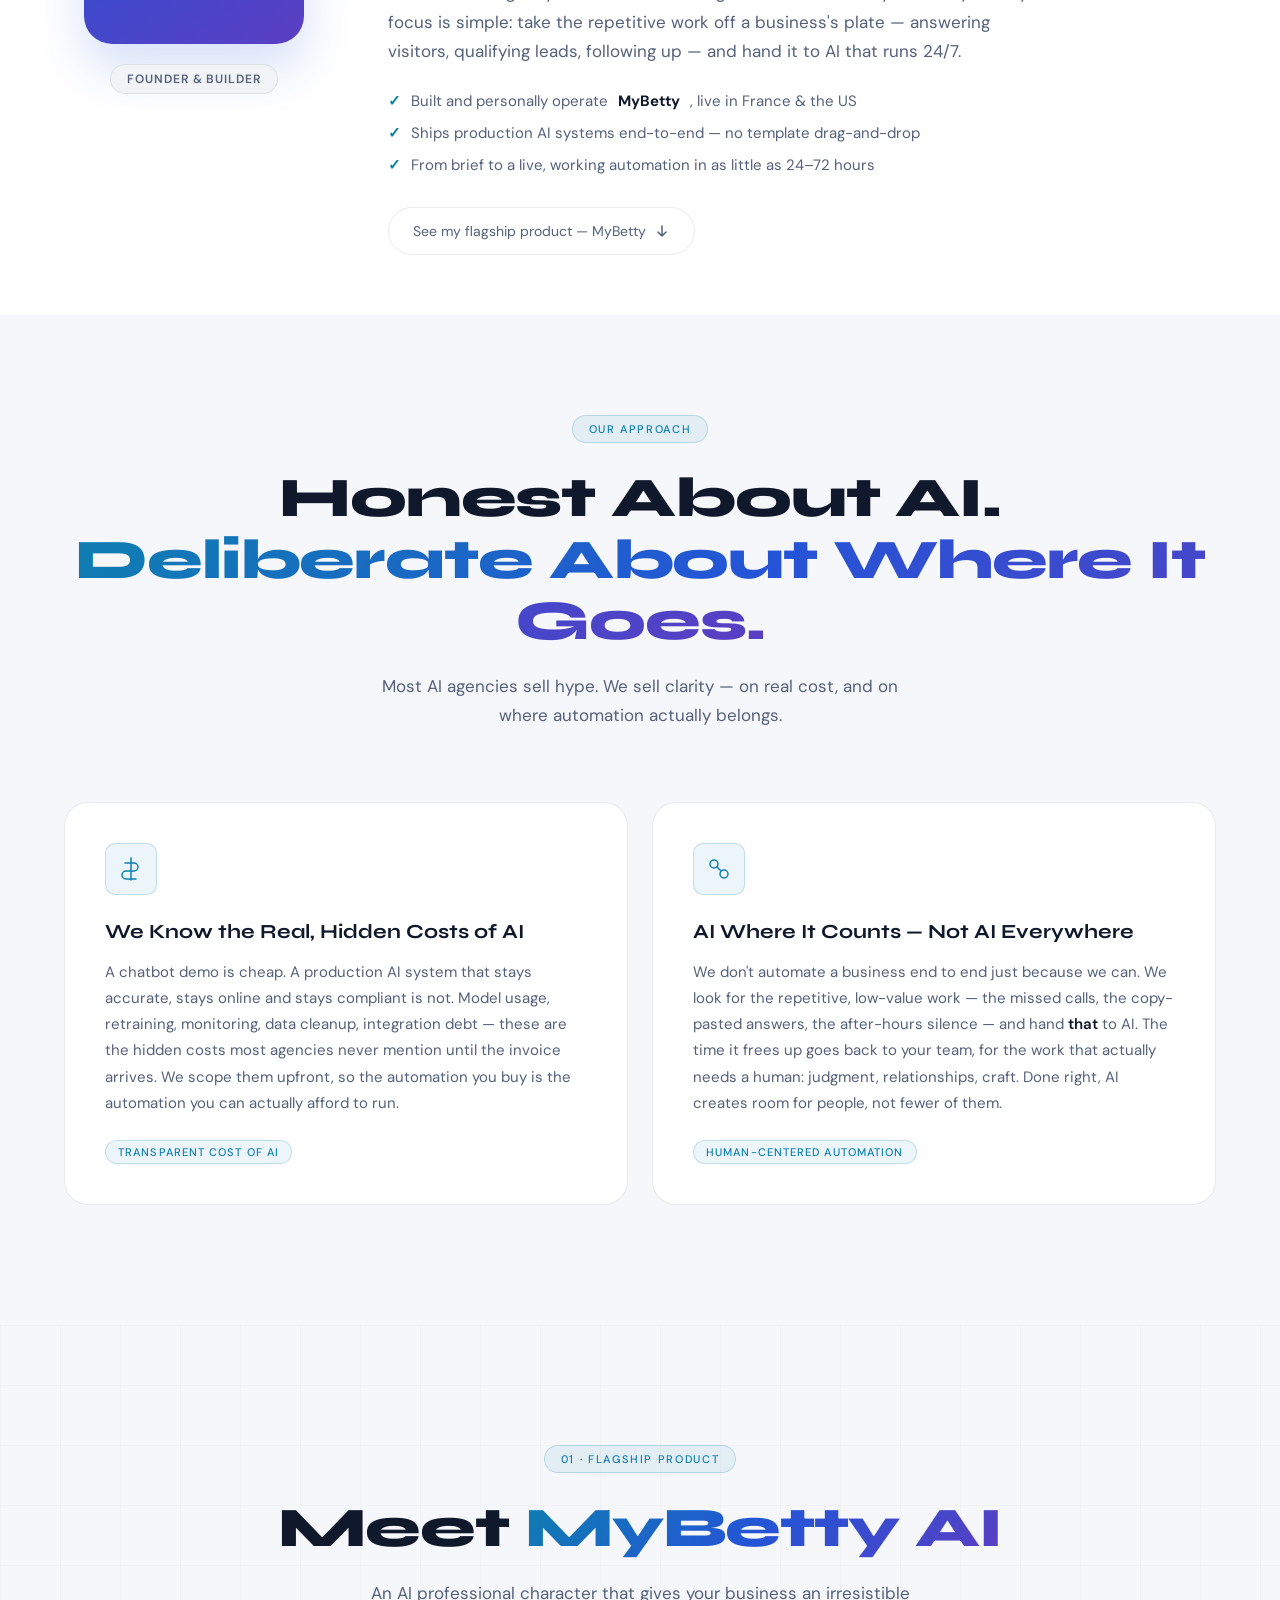
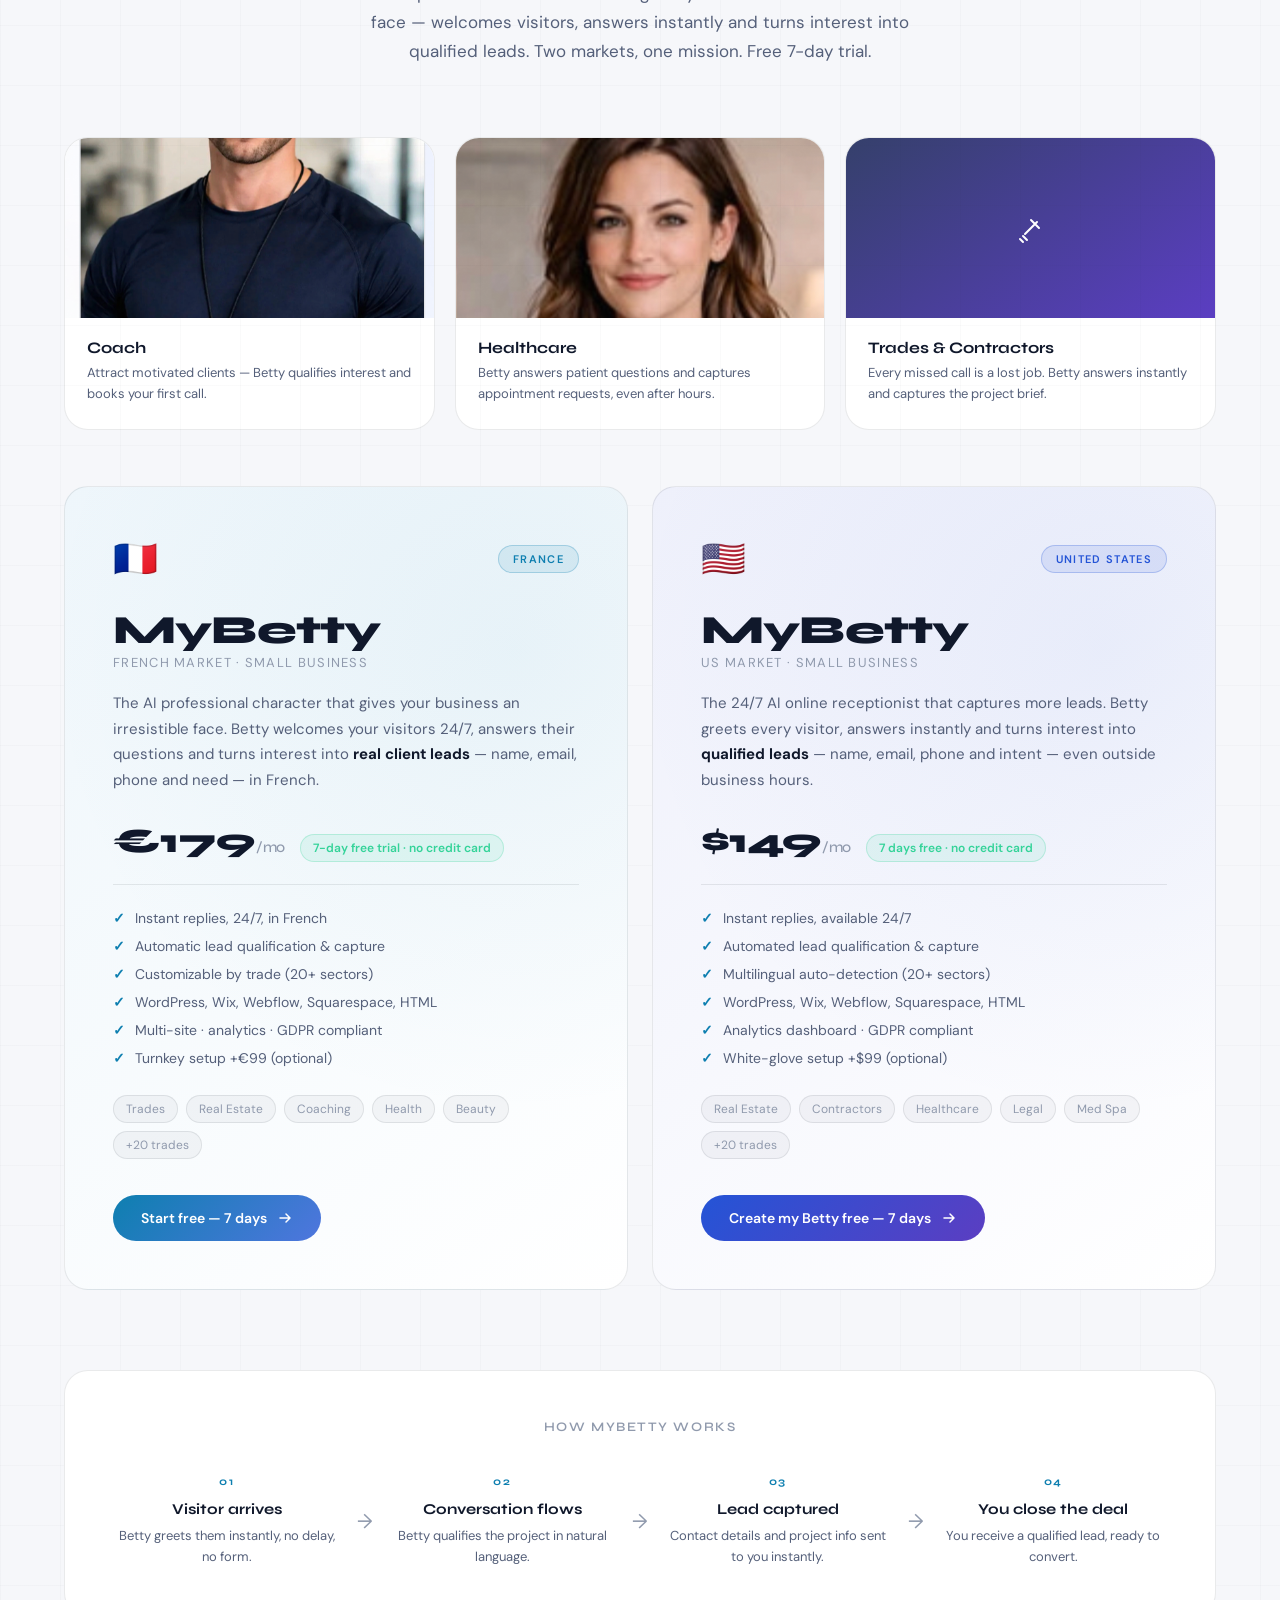
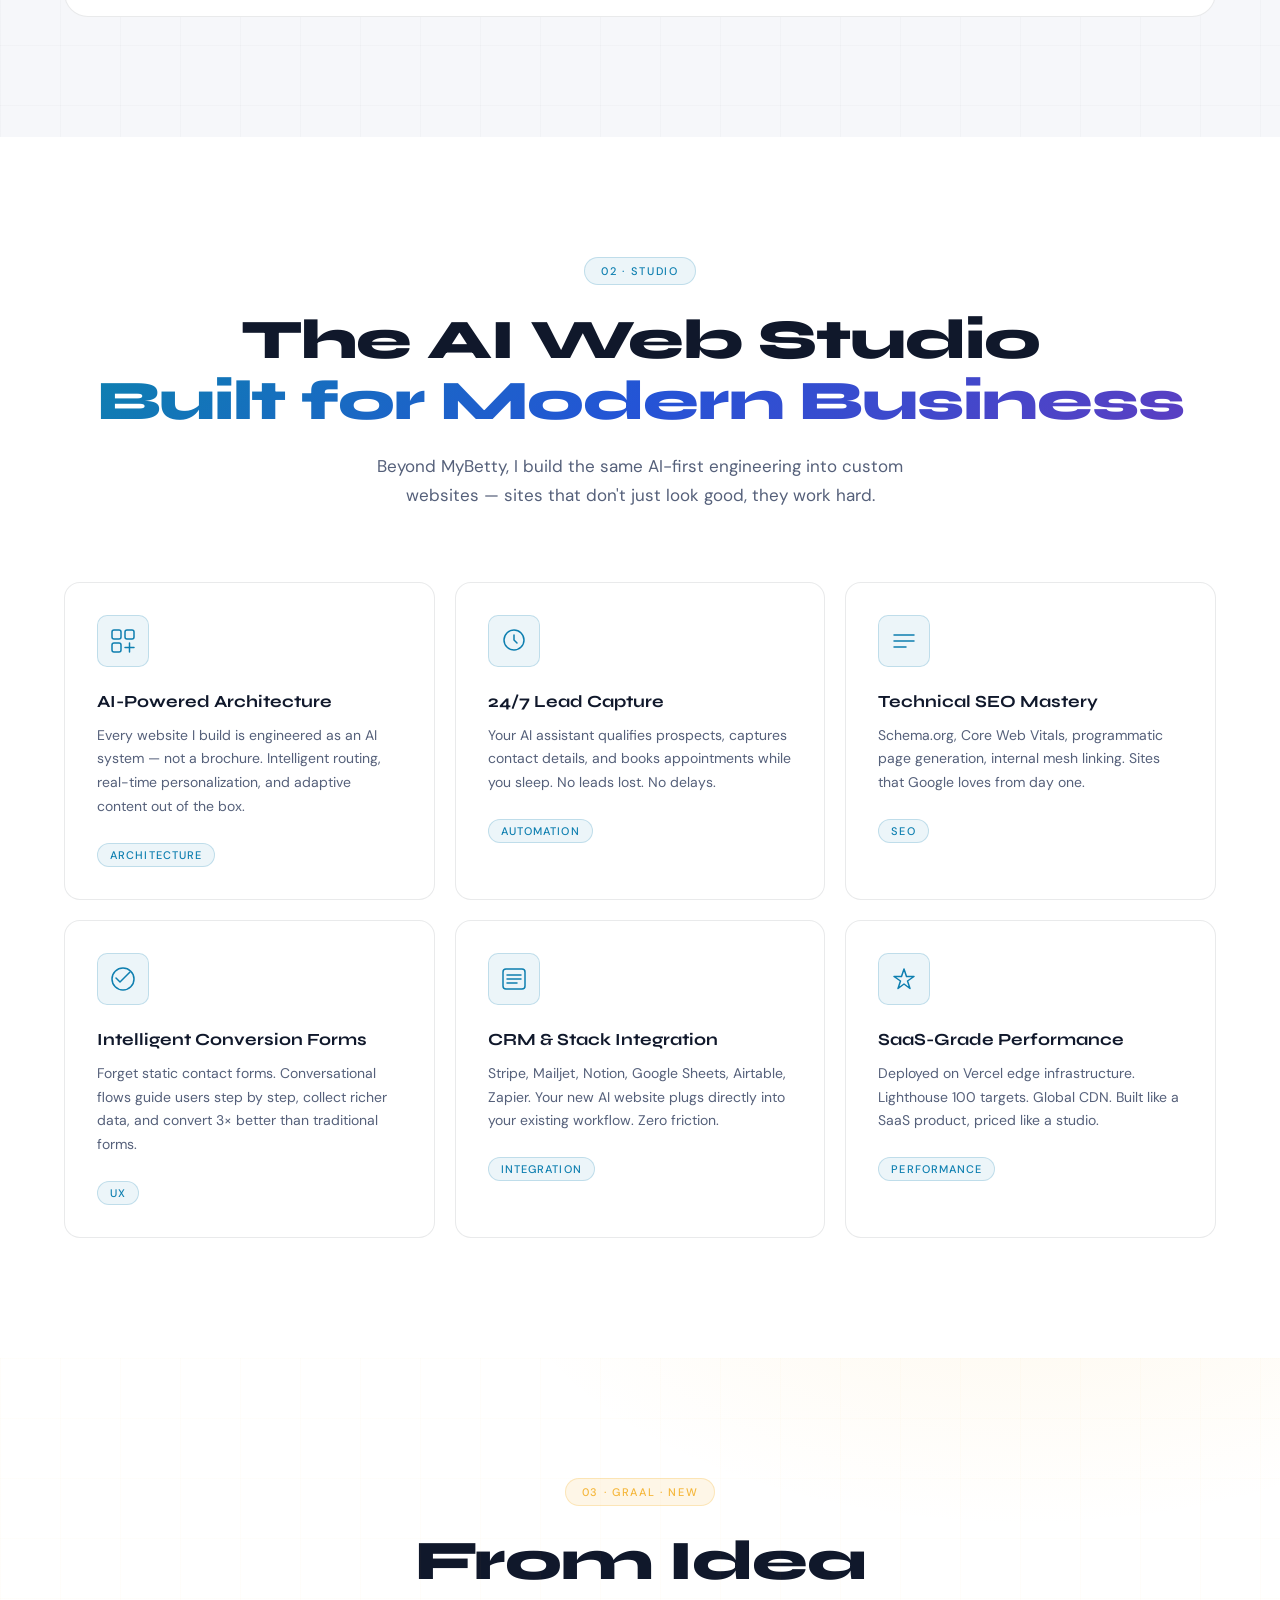
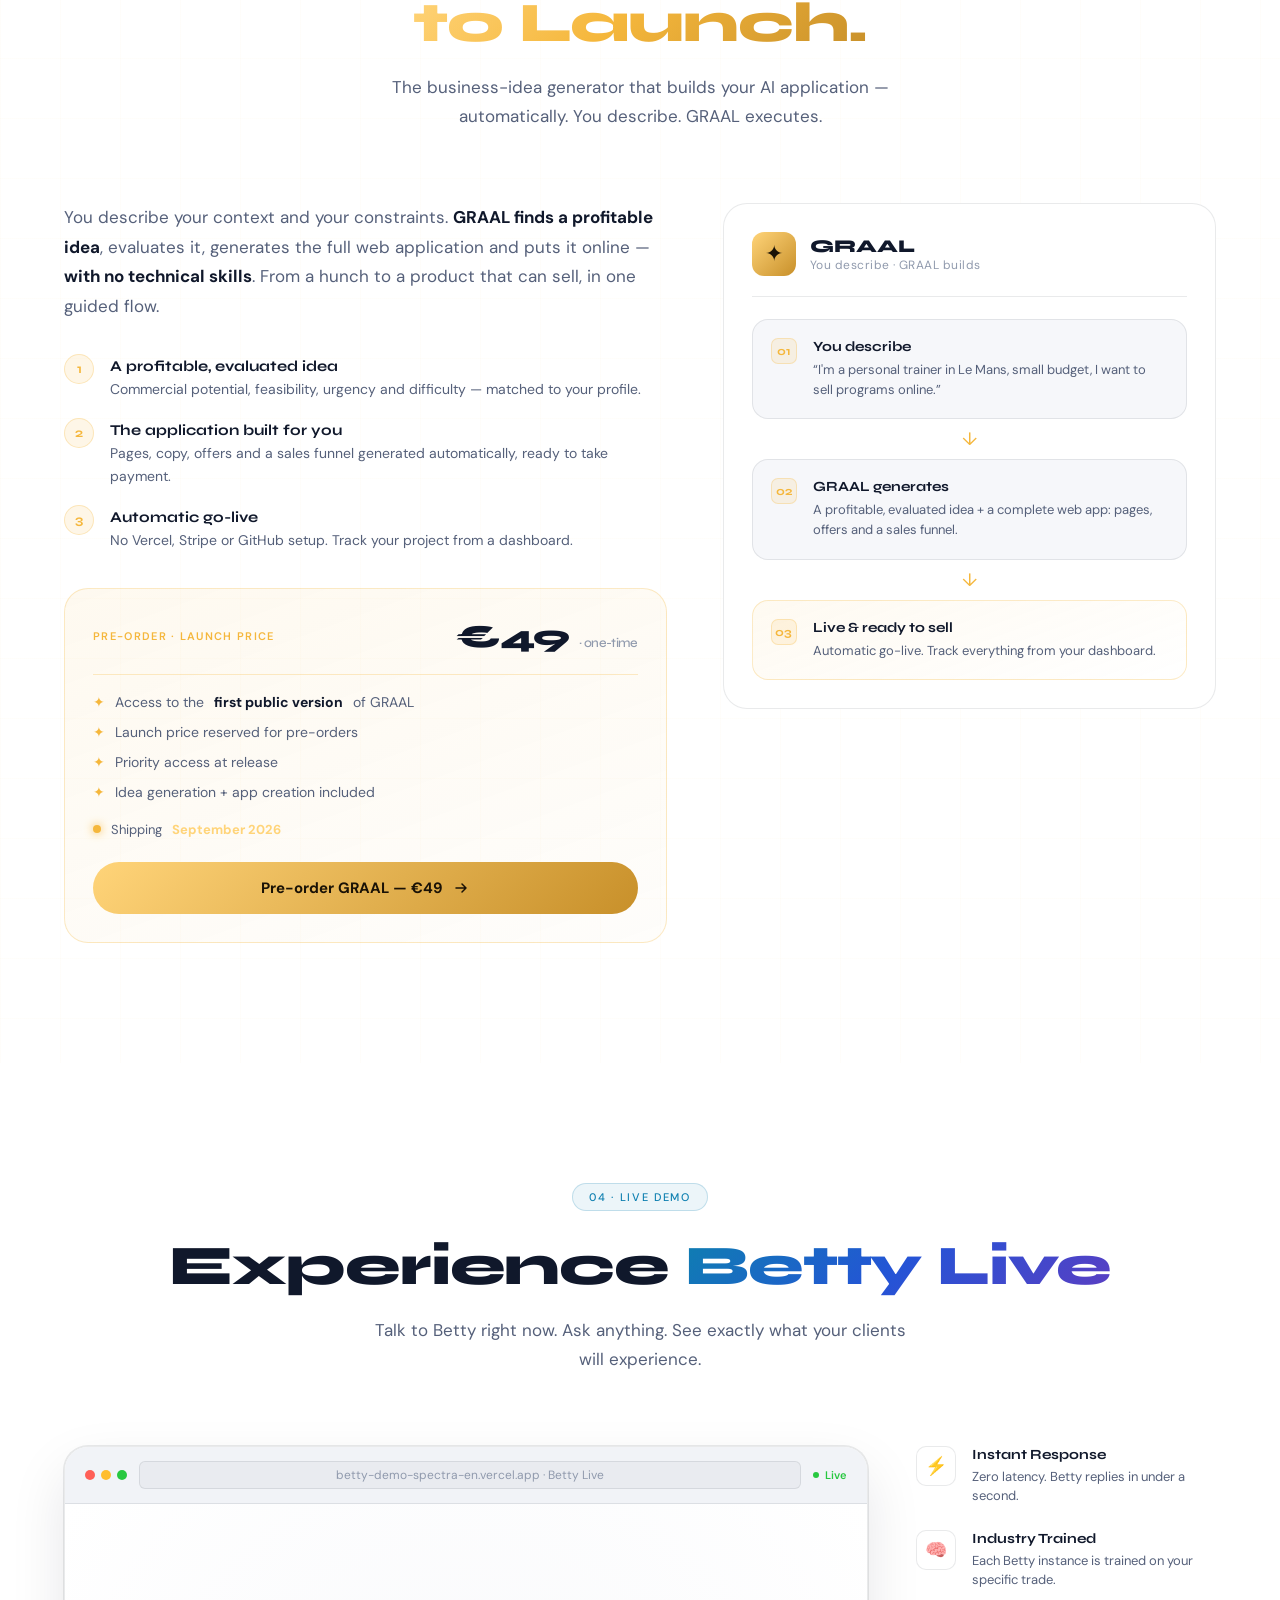
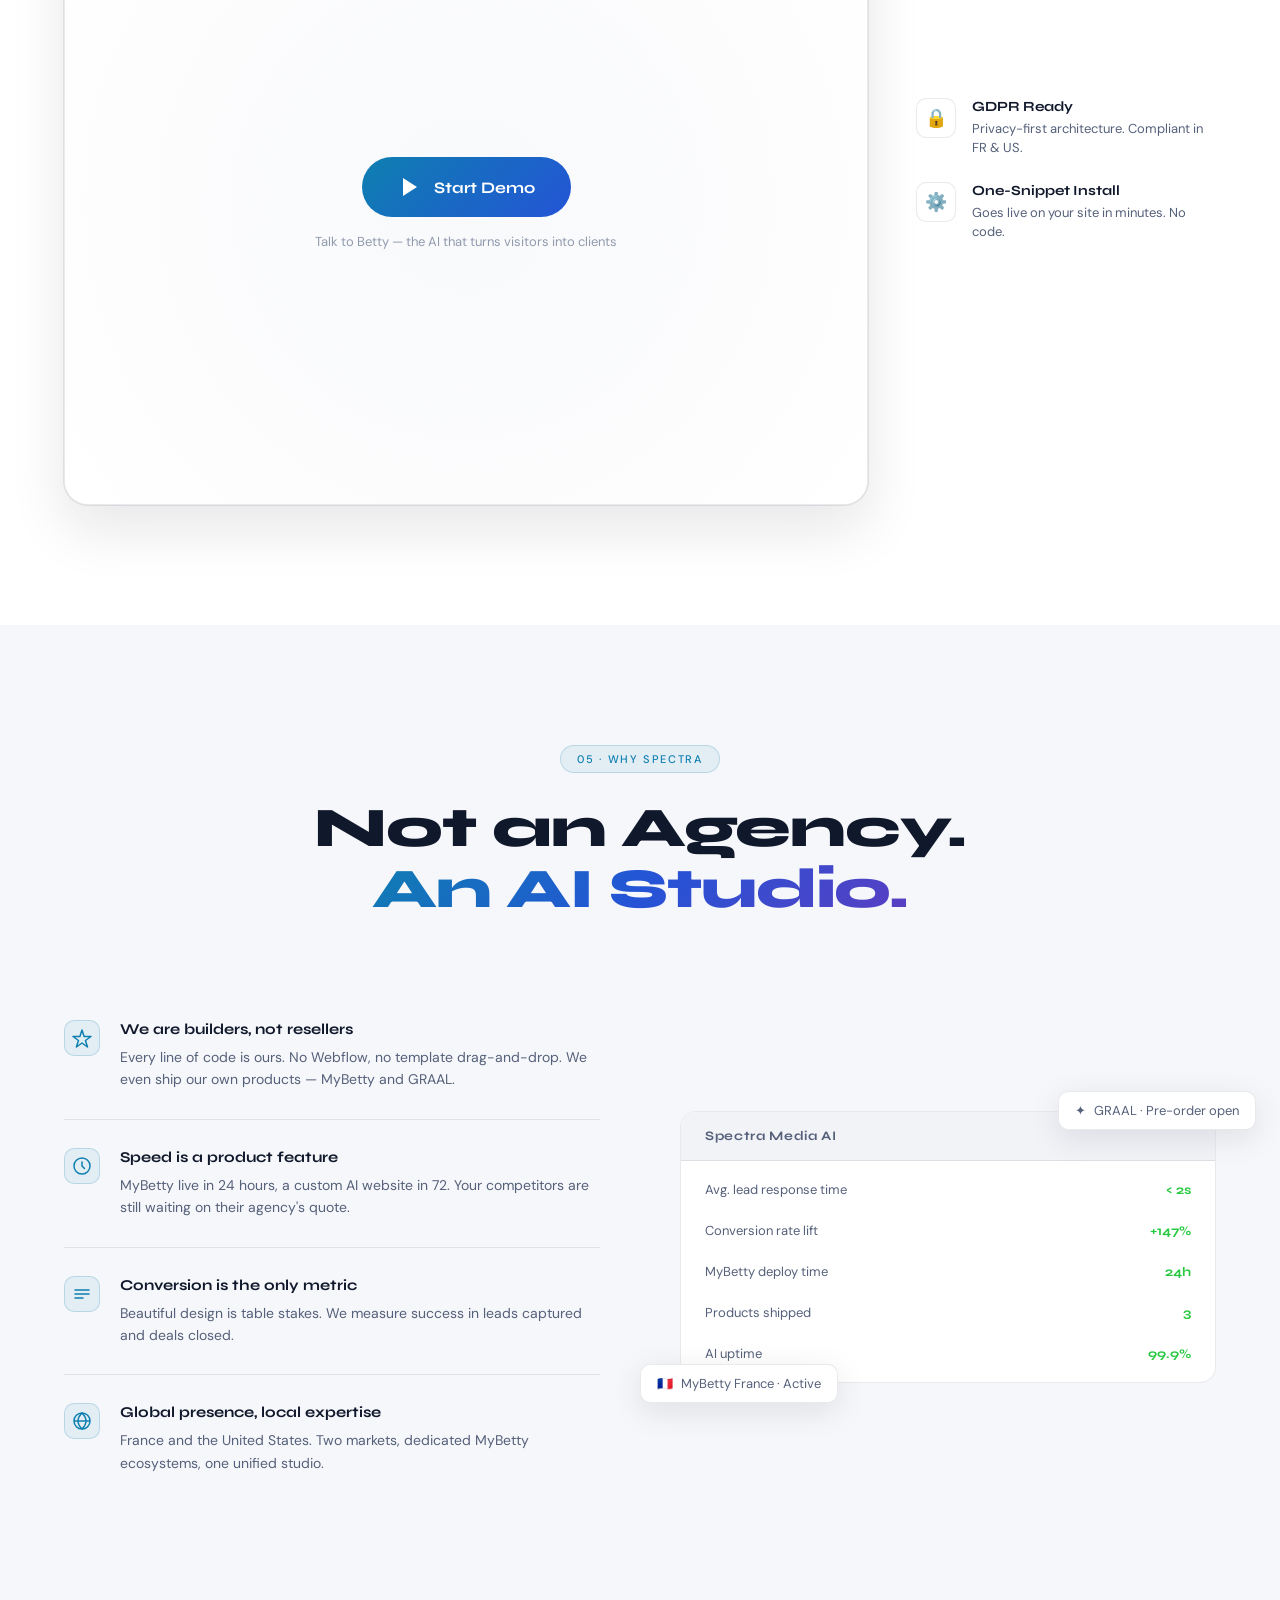
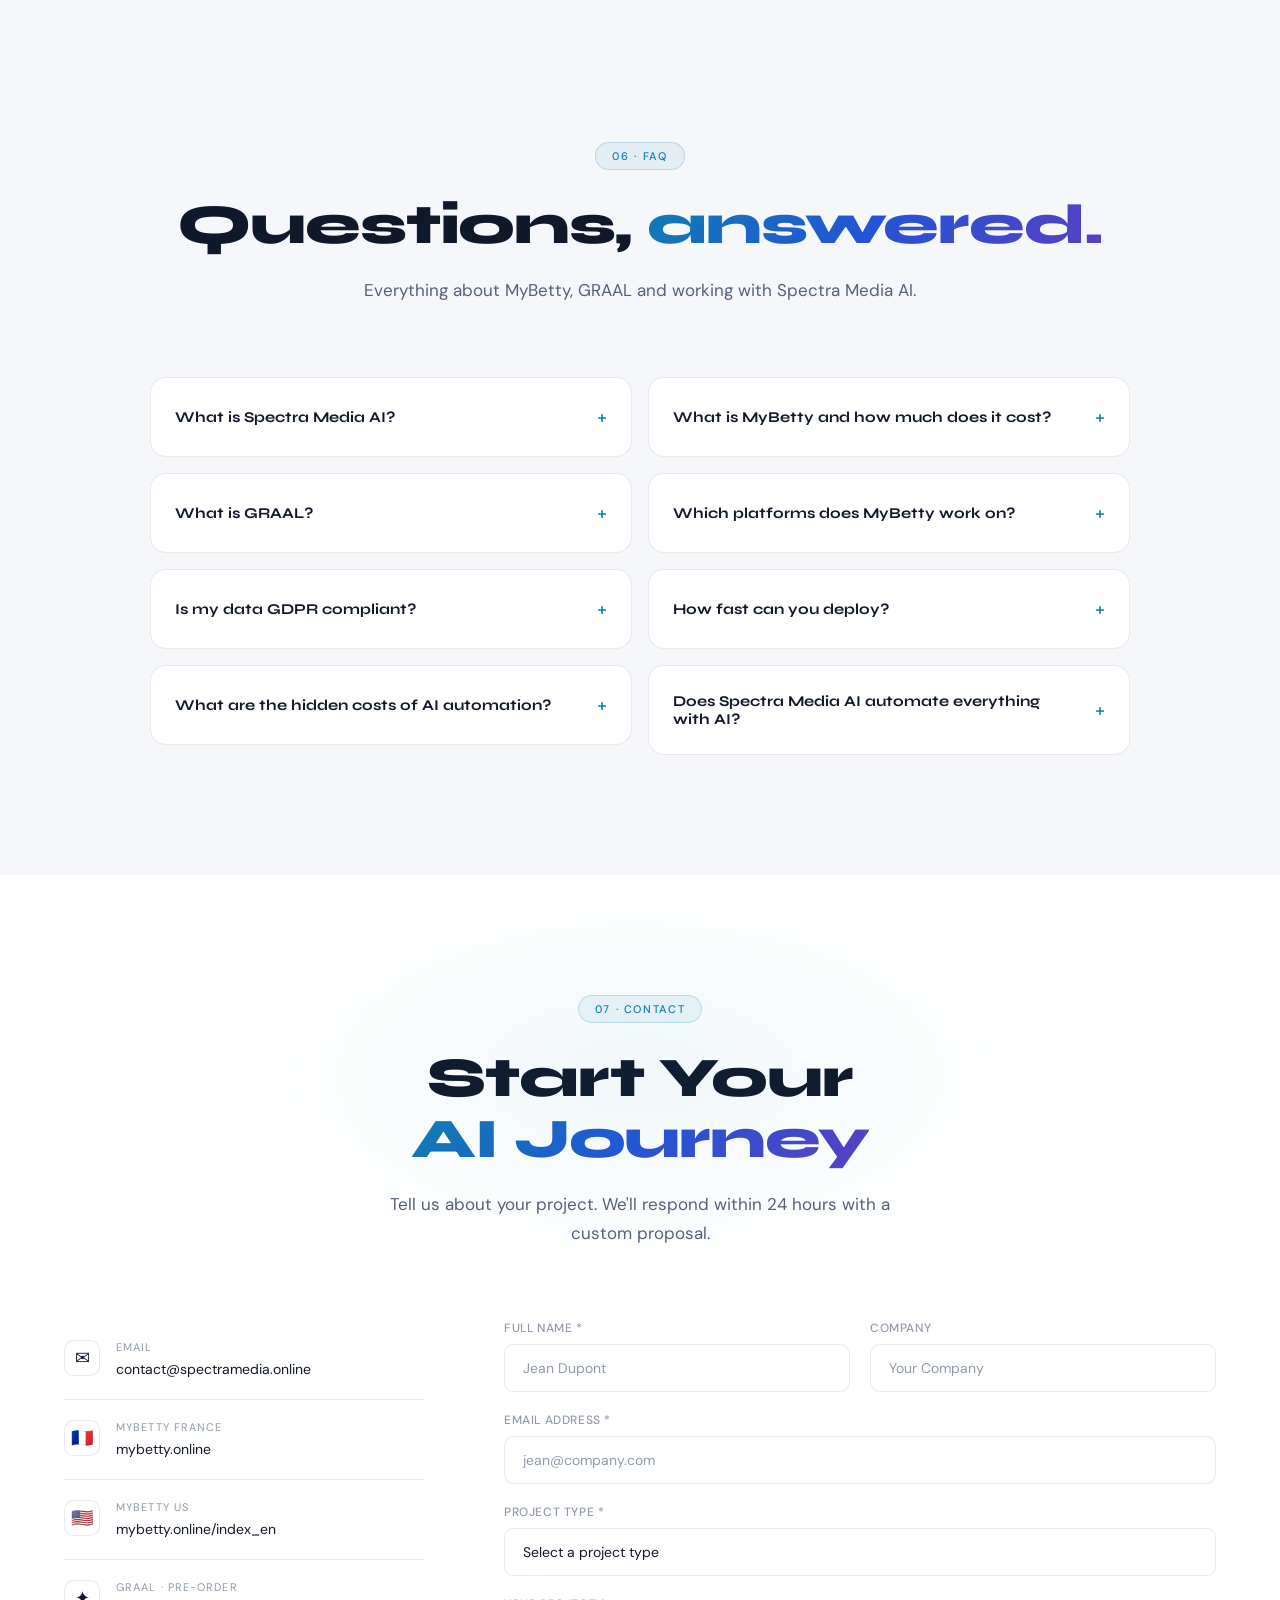
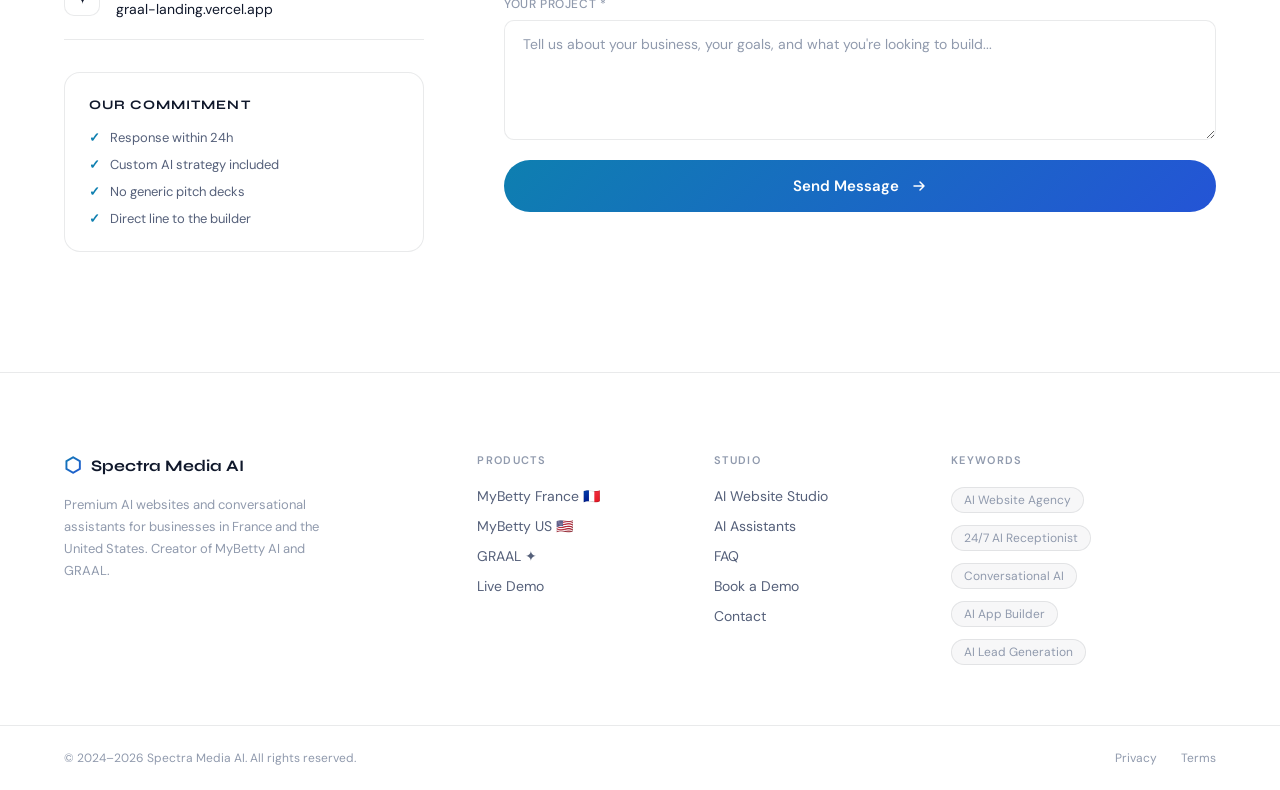
==== commit ffef030d: "Point Live Demo iframe to the English Spectra Betty demo bot" ====
--- a/index.html
+++ b/index.html
@@ -776,7 +776,7 @@
             <span class="dot dot-yellow"></span>
             <span class="dot dot-green"></span>
           </div>
-          <div class="browser-url">mybetty.online · Betty Live</div>
+          <div class="browser-url">betty-demo-spectra-en.vercel.app · Betty Live</div>
           <div class="browser-live">
             <span class="live-pulse"></span>
             Live
@@ -785,7 +785,7 @@
 
         <div class="demo-frame-inner">
           <iframe
-            src="https://mybetty.online/chat_en"
+            src="https://betty-demo-spectra-en.vercel.app/"
             title="MyBetty AI Live Demo"
             loading="lazy"
             allow="microphone"
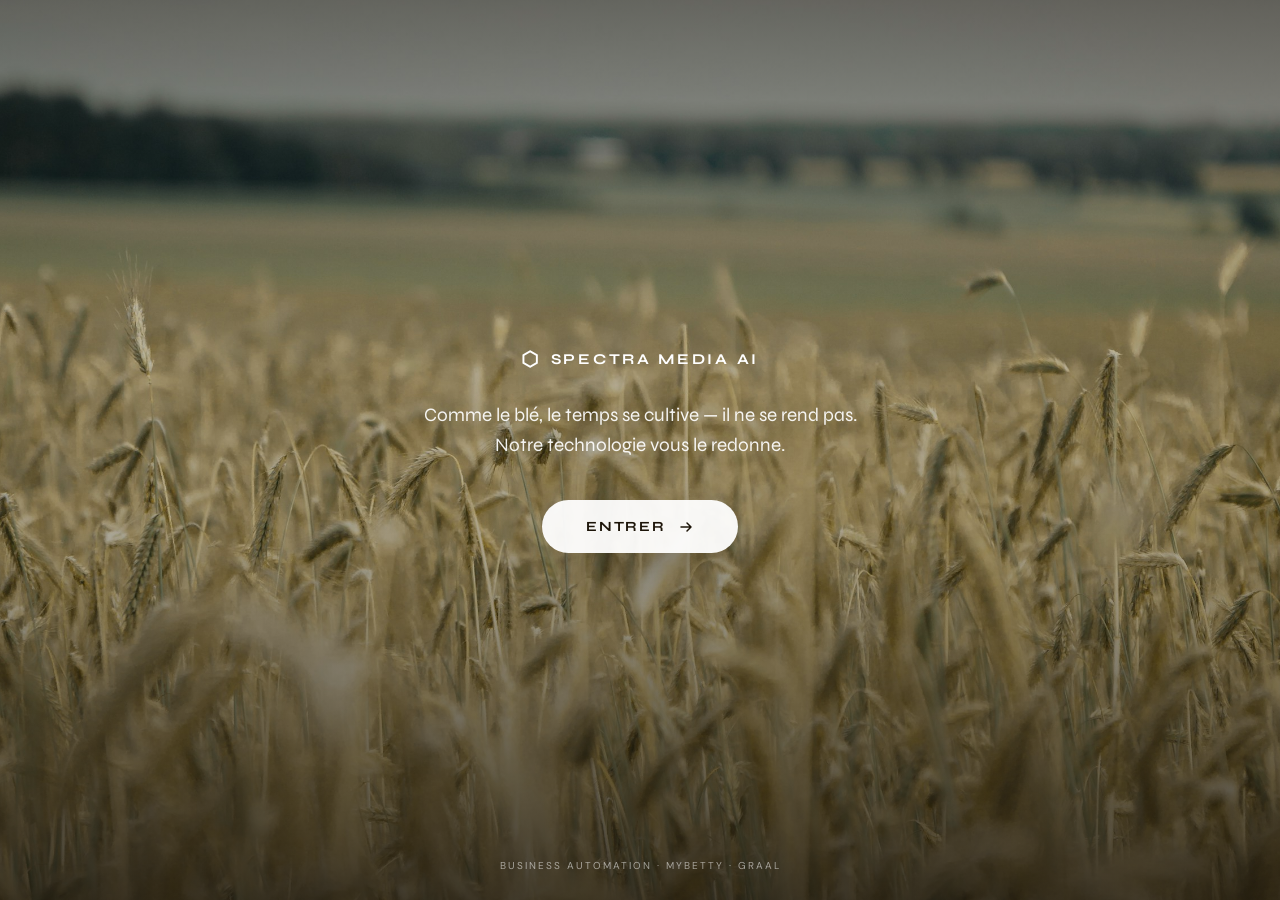
==== commit 1348c923: "Add nature-themed gate page and weave wheat/wood/forest imagery through the site - New pure gate pag" ====
--- a/index.html
+++ b/index.html
@@ -1,1155 +1,59 @@
 <!DOCTYPE html>
-<html lang="en">
+<html lang="fr">
 <head>
   <meta charset="UTF-8" />
   <meta name="viewport" content="width=device-width, initial-scale=1.0" />
 
-  <!-- ============ PRIMARY SEO ============ -->
-  <title>Spectra Media AI — MyBetty AI Assistant &amp; GRAAL · Honest, Human-Centered AI Automation</title>
-  <meta name="description" content="Spectra Media AI, founded by business automation expert Vincent Letort, builds MyBetty (24/7 AI assistant, France &amp; US) and GRAAL (idea-to-app AI). We're transparent about AI's real, hidden costs and place AI only where it creates value — freeing your team for higher-value work, not replacing people with AI everywhere." />
-  <meta name="keywords" content="MyBetty, MyBetty AI, GRAAL, Spectra Media AI, business automation expert, AI automation for business, hidden costs of AI, real cost of AI implementation, responsible AI adoption, human-centered AI, AI augmenting jobs, AI website agency, AI chatbot, conversational AI, AI assistant for business, AI lead generation, 24/7 AI receptionist, AI app builder, business idea generator, small business AI automation" />
-  <meta name="author" content="Vincent Letort — Spectra Media AI" />
-  <meta name="robots" content="index, follow, max-image-preview:large, max-snippet:-1, max-video-preview:-1" />
-  <meta name="theme-color" content="#ffffff" />
+  <title>Spectra Media AI</title>
+  <meta name="description" content="Spectra Media AI — la technologie qui vous rend votre temps. Entrez." />
+  <meta name="robots" content="index, follow, max-image-preview:large" />
+  <meta name="theme-color" content="#14100a" />
   <link rel="canonical" href="https://spectramedia.online/" />
 
-  <!-- ============ FAVICON / PWA ============ -->
   <link rel="icon" type="image/svg+xml" href="/favicon.svg" />
   <link rel="icon" type="image/png" sizes="32x32" href="/favicon-32x32.png" />
-  <link rel="icon" type="image/png" sizes="16x16" href="/favicon-16x16.png" />
-  <link rel="shortcut icon" href="/favicon.ico" />
   <link rel="apple-touch-icon" href="/apple-touch-icon.png" />
   <link rel="manifest" href="/site.webmanifest" />
 
-  <!-- ============ OPEN GRAPH ============ -->
   <meta property="og:type" content="website" />
   <meta property="og:site_name" content="Spectra Media AI" />
   <meta property="og:url" content="https://spectramedia.online/" />
-  <meta property="og:title" content="Spectra Media AI — MyBetty AI &amp; GRAAL · Honest, Human-Centered AI Automation" />
-  <meta property="og:description" content="Creator of MyBetty AI (FR &amp; US) and GRAAL. We're upfront about AI's real hidden costs and place AI only where it adds value — augmenting your team, not replacing it everywhere." />
-  <meta property="og:image" content="https://spectramedia.online/public/images/og-cover.jpg" />
-  <meta property="og:image:width" content="1200" />
-  <meta property="og:image:height" content="630" />
-  <meta property="og:locale" content="en_US" />
+  <meta property="og:title" content="Spectra Media AI" />
+  <meta property="og:description" content="La technologie qui vous rend votre temps. Entrez." />
+  <meta property="og:image" content="https://spectramedia.online/public/images/nature/wheat-field.jpg" />
+  <meta property="og:locale" content="fr_FR" />
 
-  <!-- ============ TWITTER ============ -->
-  <meta name="twitter:card" content="summary_large_image" />
-  <meta name="twitter:title" content="Spectra Media AI — MyBetty AI &amp; GRAAL · Human-Centered AI Automation" />
-  <meta name="twitter:description" content="Honest about AI's real costs. AI placed where it counts — not everywhere. Creator of MyBetty AI and GRAAL." />
-  <meta name="twitter:image" content="https://spectramedia.online/public/images/og-cover.jpg" />
-
-  <!-- ============ FONTS ============ -->
   <link rel="preconnect" href="https://fonts.googleapis.com" />
   <link rel="preconnect" href="https://fonts.gstatic.com" crossorigin />
-  <link href="https://fonts.googleapis.com/css2?family=Syne:wght@400;600;700;800&family=DM+Sans:ital,opsz,wght@0,9..40,300;0,9..40,400;0,9..40,500;1,9..40,300&display=swap" rel="stylesheet" />
+  <link href="https://fonts.googleapis.com/css2?family=Syne:wght@300;400;700&family=DM+Sans:ital,opsz,wght@0,9..40,300;0,9..40,400;1,9..40,300&display=swap" rel="stylesheet" />
 
-  <link rel="stylesheet" href="style.css" />
-
-  <!-- ============ STRUCTURED DATA ============ -->
-  <script type="application/ld+json">
-  {
-    "@context": "https://schema.org",
-    "@type": "Organization",
-    "name": "Spectra Media AI",
-    "alternateName": "Spectra Media",
-    "url": "https://spectramedia.online/",
-    "logo": "https://spectramedia.online/favicon-512x512.png",
-    "image": "https://spectramedia.online/public/images/og-cover.jpg",
-    "description": "Founder-led AI automation studio and creator of MyBetty AI conversational assistants (France & United States) and GRAAL, the AI that turns a business idea into a live application. Transparent about the real, hidden costs of AI and focused on human-centered automation — placing AI only where it frees people for higher-value work.",
-    "founder": {
-      "@type": "Person",
-      "name": "Vincent Letort",
-      "jobTitle": "Business Automation Expert"
-    },
-    "knowsAbout": ["AI automation", "hidden costs of AI", "responsible AI adoption", "human-centered AI", "conversational AI", "lead generation", "business process automation"],
-    "email": "contact@spectramedia.online",
-    "contactPoint": {
-      "@type": "ContactPoint",
-      "email": "contact@spectramedia.online",
-      "contactType": "Customer Support",
-      "availableLanguage": ["English", "French"]
-    },
-    "areaServed": ["FR", "US"],
-    "sameAs": [
-      "https://mybetty.online",
-      "https://mybetty.online/index_en",
-      "https://graal-landing.vercel.app"
-    ]
-  }
-  </script>
-
-  <script type="application/ld+json">
-  {
-    "@context": "https://schema.org",
-    "@type": "WebSite",
-    "name": "Spectra Media AI",
-    "url": "https://spectramedia.online/",
-    "inLanguage": "en",
-    "publisher": { "@type": "Organization", "name": "Spectra Media AI" }
-  }
-  </script>
-
-  <script type="application/ld+json">
-  {
-    "@context": "https://schema.org",
-    "@type": "Product",
-    "name": "MyBetty AI — France",
-    "url": "https://mybetty.online",
-    "image": "https://spectramedia.online/public/images/og-cover.jpg",
-    "description": "An AI professional character for French small businesses. MyBetty welcomes your website visitors 24/7, answers their questions and turns interest into qualified leads (name, email, phone, need).",
-    "brand": { "@type": "Brand", "name": "Spectra Media AI" },
-    "applicationCategory": "BusinessApplication",
-    "offers": {
-      "@type": "Offer",
-      "price": "179",
-      "priceCurrency": "EUR",
-      "url": "https://mybetty.online",
-      "availability": "https://schema.org/InStock",
-      "description": "EUR 179/month, 7-day free trial with no credit card, optional turnkey setup +EUR 99."
-    }
-  }
-  </script>
-
-  <script type="application/ld+json">
-  {
-    "@context": "https://schema.org",
-    "@type": "Product",
-    "name": "MyBetty AI — United States",
-    "url": "https://mybetty.online/index_en",
-    "image": "https://spectramedia.online/public/images/og-cover.jpg",
-    "description": "A 24/7 AI online receptionist for US small businesses. MyBetty greets visitors, answers instantly and converts interest into qualified leads (name, email, phone, intent).",
-    "brand": { "@type": "Brand", "name": "Spectra Media AI" },
-    "applicationCategory": "BusinessApplication",
-    "offers": {
-      "@type": "Offer",
-      "price": "149",
-      "priceCurrency": "USD",
-      "url": "https://mybetty.online/index_en",
-      "availability": "https://schema.org/InStock",
-      "description": "USD 149/month, 7 days free with no credit card, optional white-glove setup +USD 99."
-    }
-  }
-  </script>
-
-  <script type="application/ld+json">
-  {
-    "@context": "https://schema.org",
-    "@type": "Product",
-    "name": "GRAAL",
-    "url": "https://graal-landing.vercel.app",
-    "image": "https://spectramedia.online/public/images/og-cover.jpg",
-    "description": "The business-idea generator that builds your AI application automatically. You describe your context and constraints: GRAAL finds a profitable idea, generates the full web application and puts it online — with no technical skills.",
-    "brand": { "@type": "Brand", "name": "Spectra Media AI" },
-    "applicationCategory": "BusinessApplication",
-    "releaseDate": "2026-09",
-    "offers": {
-      "@type": "Offer",
-      "price": "49",
-      "priceCurrency": "EUR",
-      "url": "https://graal-landing.vercel.app",
-      "availability": "https://schema.org/PreOrder",
-      "description": "Pre-order at EUR 49 (one-time): access to the first public version, launch price and priority access. Shipping September 2026."
-    }
-  }
-  </script>
-
-  <script type="application/ld+json">
-  {
-    "@context": "https://schema.org",
-    "@type": "FAQPage",
-    "mainEntity": [
-      {
-        "@type": "Question",
-        "name": "What is Spectra Media AI?",
-        "acceptedAnswer": { "@type": "Answer", "text": "Spectra Media AI is a premium AI web studio. We build modern websites powered by conversational AI that capture and qualify leads automatically, and we ship our own products: MyBetty AI (a 24/7 AI assistant for France and the US) and GRAAL (an AI that turns a business idea into a live application)." }
-      },
-      {
-        "@type": "Question",
-        "name": "What is MyBetty and how much does it cost?",
-        "acceptedAnswer": { "@type": "Answer", "text": "MyBetty is an AI professional character that welcomes your website visitors 24/7, answers their questions and captures qualified leads (name, email, phone, need). It is EUR 179/month in France and USD 149/month in the US, each with a 7-day free trial and no credit card. An optional turnkey setup is available for a one-time EUR 99 / USD 99." }
-      },
-      {
-        "@type": "Question",
-        "name": "What is GRAAL?",
-        "acceptedAnswer": { "@type": "Answer", "text": "GRAAL is a business-idea generator that builds your AI application automatically. You describe your context and constraints, and GRAAL finds a profitable idea, generates the full web application and puts it online — with no Vercel, Stripe or GitHub setup. It is available to pre-order at EUR 49 (one-time), shipping September 2026." }
-      },
-      {
-        "@type": "Question",
-        "name": "Which platforms does MyBetty work on?",
-        "acceptedAnswer": { "@type": "Answer", "text": "MyBetty works on WordPress, Wix, Webflow, Squarespace and plain HTML sites. It installs with a single snippet, supports multiple sites, includes an analytics dashboard and is GDPR compliant." }
-      },
-      {
-        "@type": "Question",
-        "name": "Is my data GDPR compliant?",
-        "acceptedAnswer": { "@type": "Answer", "text": "Yes. MyBetty is built privacy-first with encrypted data storage and is GDPR compliant in both France and the United States. Lead data is only used to connect you with your prospects." }
-      },
-      {
-        "@type": "Question",
-        "name": "How fast can Spectra Media AI deploy?",
-        "acceptedAnswer": { "@type": "Answer", "text": "MyBetty can be live on your website within 24 hours. A fully custom AI website is delivered in about 72 hours from brief to launch." }
-      },
-      {
-        "@type": "Question",
-        "name": "What are the hidden costs of AI automation?",
-        "acceptedAnswer": { "@type": "Answer", "text": "Beyond the initial build, production AI systems carry ongoing costs most agencies don't disclose upfront: model usage, retraining, monitoring, data cleanup and integration maintenance. Spectra Media AI scopes these costs before you commit, so there are no surprise invoices once your system is live." }
-      },
-      {
-        "@type": "Question",
-        "name": "Does Spectra Media AI automate every part of my business with AI?",
-        "acceptedAnswer": { "@type": "Answer", "text": "No. Our approach is to place AI only where it removes genuinely repetitive, low-value work — missed calls, copy-pasted answers, after-hours silence — and leave the rest to people. The goal is to free up your team's time for judgment, relationships and craft, not to replace them with AI everywhere." }
-      }
-    ]
-  }
-  </script>
+  <link rel="stylesheet" href="gate.css" />
 </head>
 <body>
 
-<!-- ========================================
-     NAVIGATION
-======================================== -->
-<nav class="nav" id="nav">
-  <div class="nav-inner">
-    <a href="/" class="nav-logo">
-      <span class="logo-mark">⬡</span>
-      <span class="logo-text">Spectra Media AI</span>
-    </a>
+  <div class="gate">
+    <div class="gate-photo"></div>
+    <div class="gate-veil"></div>
 
-    <div class="nav-links">
-      <a href="#mybetty"><strong>1. MyBetty</strong></a>
-      <a href="#graal"><strong>2. GRAAL</strong></a>
-      <a href="#approach">Our Approach</a>
-      <a href="#about">About</a>
-      <a href="#studio">Studio</a>
-      <a href="#faq">FAQ</a>
-      <a href="#contact">Contact</a>
-    </div>
+    <div class="gate-inner">
+      <div class="gate-mark">
+        <span class="logo-mark">⬡</span>
+        <span>Spectra Media AI</span>
+      </div>
 
-    <div class="nav-cta">
-      <a href="#contact" class="btn-nav">Book a Demo</a>
-    </div>
+      <p class="gate-line">
+        Comme le blé, le temps se cultive — il ne se rend pas.<br>
+        Notre technologie vous le redonne.
+      </p>
 
-    <button class="nav-hamburger" id="navHamburger" aria-label="Menu">
-      <span></span><span></span><span></span>
-    </button>
-  </div>
-
-  <!-- Mobile menu -->
-  <div class="nav-mobile" id="navMobile">
-    <a href="#mybetty"><strong>1. MyBetty</strong></a>
-    <a href="#graal"><strong>2. GRAAL</strong></a>
-    <a href="#approach">Our Approach</a>
-    <a href="#about">About</a>
-    <a href="#studio">Studio</a>
-    <a href="#faq">FAQ</a>
-    <a href="#contact">Contact</a>
-    <a href="#contact" class="btn-nav-mobile">Book a Demo →</a>
-  </div>
-</nav>
-
-<!-- ========================================
-     HERO
-======================================== -->
-<header class="hero" id="hero">
-  <div class="hero-bg">
-    <div class="grid-lines"></div>
-  </div>
-
-  <div class="hero-inner">
-    <div class="hero-badge">
-      <span class="badge-dot"></span>
-      Founder-Led · Business Automation Expert · Paris &amp; New York
-    </div>
-
-    <h1 class="hero-headline">
-      <span class="line line-1">AI That Runs</span>
-      <span class="line line-2">Your Business,</span>
-      <span class="line line-3 gradient-text">Not Just Your Site.</span>
-    </h1>
-
-    <p class="hero-sub">
-      I'm Vincent Letort, founder of Spectra Media AI. I design and build AI systems that capture leads, answer clients
-      and automate day-to-day operations for real businesses. My flagship product, <strong>MyBetty</strong>, is
-      already live and working 24/7 for coaches, insurers, contractors and more.
-    </p>
-
-    <div class="hero-actions">
-      <a href="https://mybetty.online" target="_blank" rel="noopener" class="btn-primary">
-        <span class="btn-flag">🇫🇷</span> MyBetty FR
-        <svg class="btn-arrow" width="16" height="16" viewBox="0 0 16 16"><path d="M3 8h10M9 4l4 4-4 4" stroke="currentColor" stroke-width="1.5" stroke-linecap="round" stroke-linejoin="round" fill="none"/></svg>
-      </a>
-      <a href="https://mybetty.online/index_en" target="_blank" rel="noopener" class="btn-primary btn-us">
-        <span class="btn-flag">🇺🇸</span> MyBetty US
-        <svg class="btn-arrow" width="16" height="16" viewBox="0 0 16 16"><path d="M3 8h10M9 4l4 4-4 4" stroke="currentColor" stroke-width="1.5" stroke-linecap="round" stroke-linejoin="round" fill="none"/></svg>
-      </a>
-      <a href="https://graal-landing.vercel.app" target="_blank" rel="noopener" class="btn-primary btn-graal">
-        <span class="btn-flag">✦</span> Discover GRAAL
-        <svg class="btn-arrow" width="16" height="16" viewBox="0 0 16 16"><path d="M3 8h10M9 4l4 4-4 4" stroke="currentColor" stroke-width="1.5" stroke-linecap="round" stroke-linejoin="round" fill="none"/></svg>
-      </a>
-      <a href="#demo" class="btn-ghost">
-        See it live
-        <svg width="16" height="16" viewBox="0 0 16 16"><path d="M8 3v10M4 9l4 4 4-4" stroke="currentColor" stroke-width="1.5" stroke-linecap="round" stroke-linejoin="round" fill="none"/></svg>
+      <a href="/presentation.html" class="gate-enter">
+        Entrer
+        <svg width="16" height="16" viewBox="0 0 16 16"><path d="M3 8h10M9 4l4 4-4 4" stroke="currentColor" stroke-width="1.5" stroke-linecap="round" stroke-linejoin="round" fill="none"/></svg>
       </a>
     </div>
 
-    <div class="hero-stats">
-      <div class="stat">
-        <span class="stat-num">3</span>
-        <span class="stat-label">Products</span>
-      </div>
-      <div class="stat-divider"></div>
-      <div class="stat">
-        <span class="stat-num">FR · US</span>
-        <span class="stat-label">Markets</span>
-      </div>
-      <div class="stat-divider"></div>
-      <div class="stat">
-        <span class="stat-num">24/7</span>
-        <span class="stat-label">AI Active</span>
-      </div>
-    </div>
+    <div class="gate-grain">Business Automation · MyBetty · GRAAL</div>
   </div>
 
-  <div class="hero-scroll">
-    <span>Scroll</span>
-    <div class="scroll-line"></div>
-  </div>
-</header>
-
-<!-- ========================================
-     MARQUEE
-======================================== -->
-<div class="marquee-section">
-  <div class="marquee-track">
-    <div class="marquee-inner">
-      <span>AI Websites</span><span class="sep">·</span>
-      <span>MyBetty FR</span><span class="sep">·</span>
-      <span>MyBetty US</span><span class="sep">·</span>
-      <span>GRAAL</span><span class="sep">·</span>
-      <span>24/7 AI Receptionist</span><span class="sep">·</span>
-      <span>Lead Generation</span><span class="sep">·</span>
-      <span>Idea → Live App</span><span class="sep">·</span>
-      <span>Conversational AI</span><span class="sep">·</span>
-      <span>AI Studio</span><span class="sep">·</span>
-      <span>AI Websites</span><span class="sep">·</span>
-      <span>MyBetty FR</span><span class="sep">·</span>
-      <span>MyBetty US</span><span class="sep">·</span>
-      <span>GRAAL</span><span class="sep">·</span>
-      <span>24/7 AI Receptionist</span><span class="sep">·</span>
-      <span>Lead Generation</span><span class="sep">·</span>
-      <span>Idea → Live App</span><span class="sep">·</span>
-      <span>Conversational AI</span><span class="sep">·</span>
-      <span>AI Studio</span><span class="sep">·</span>
-    </div>
-  </div>
-</div>
-
-<!-- ========================================
-     ABOUT / FOUNDER
-======================================== -->
-<section class="about-section" id="about">
-  <div class="container">
-    <div class="about-grid">
-      <div class="about-photo">
-        <div class="about-photo-frame">
-          <span class="about-photo-initial">VL</span>
-        </div>
-        <div class="about-photo-badge">Founder &amp; Builder</div>
-      </div>
-
-      <div class="about-copy">
-        <div class="section-tag">Meet the Founder</div>
-        <h2 class="section-title" style="text-align:left; margin-bottom:16px;">Vincent Letort — Business<br><span class="gradient-text">Automation Expert.</span></h2>
-        <p class="about-lead">
-          I don't run an agency of resellers — I design and build the AI systems myself. My focus is simple:
-          take the repetitive work off a business's plate — answering visitors, qualifying leads, following up —
-          and hand it to AI that runs 24/7.
-        </p>
-        <ul class="about-points">
-          <li><span class="about-point-check">✓</span> Built and personally operate <strong>MyBetty</strong>, live in France &amp; the US</li>
-          <li><span class="about-point-check">✓</span> Ships production AI systems end-to-end — no template drag-and-drop</li>
-          <li><span class="about-point-check">✓</span> From brief to a live, working automation in as little as 24–72 hours</li>
-        </ul>
-        <a href="#mybetty" class="btn-ghost">
-          See my flagship product — MyBetty
-          <svg width="16" height="16" viewBox="0 0 16 16"><path d="M8 3v10M4 9l4 4 4-4" stroke="currentColor" stroke-width="1.5" stroke-linecap="round" stroke-linejoin="round" fill="none"/></svg>
-        </a>
-      </div>
-    </div>
-  </div>
-</section>
-
-<!-- ========================================
-     OUR APPROACH — HIDDEN COSTS & HUMAN-CENTERED AI
-======================================== -->
-<section class="approach-section" id="approach">
-  <div class="container">
-    <div class="section-header">
-      <div class="section-tag">Our Approach</div>
-      <h2 class="section-title">Honest About AI.<br><span class="gradient-text">Deliberate About Where It Goes.</span></h2>
-      <p class="section-sub">Most AI agencies sell hype. We sell clarity — on real cost, and on where automation actually belongs.</p>
-    </div>
-
-    <div class="approach-grid">
-      <div class="approach-card">
-        <div class="card-icon">
-          <svg width="28" height="28" viewBox="0 0 28 28" fill="none"><path d="M14 3v22M8 8h9a4 4 0 010 8H9a4 4 0 000 8h10" stroke="currentColor" stroke-width="1.5" stroke-linecap="round"/></svg>
-        </div>
-        <h3>We Know the Real, Hidden Costs of AI</h3>
-        <p>
-          A chatbot demo is cheap. A production AI system that stays accurate, stays online and stays compliant
-          is not. Model usage, retraining, monitoring, data cleanup, integration debt — these are the hidden
-          costs most agencies never mention until the invoice arrives. We scope them upfront, so the automation
-          you buy is the automation you can actually afford to run.
-        </p>
-        <div class="card-tag">Transparent Cost of AI</div>
-      </div>
-
-      <div class="approach-card">
-        <div class="card-icon">
-          <svg width="28" height="28" viewBox="0 0 28 28" fill="none"><circle cx="9" cy="9" r="4" stroke="currentColor" stroke-width="1.5"/><circle cx="19" cy="19" r="4" stroke="currentColor" stroke-width="1.5"/><path d="M12 12l4 4" stroke="currentColor" stroke-width="1.5" stroke-linecap="round"/></svg>
-        </div>
-        <h3>AI Where It Counts — Not AI Everywhere</h3>
-        <p>
-          We don't automate a business end to end just because we can. We look for the repetitive, low-value
-          work — the missed calls, the copy-pasted answers, the after-hours silence — and hand <em>that</em> to
-          AI. The time it frees up goes back to your team, for the work that actually needs a human: judgment,
-          relationships, craft. Done right, AI creates room for people, not fewer of them.
-        </p>
-        <div class="card-tag">Human-Centered Automation</div>
-      </div>
-    </div>
-  </div>
-</section>
-
-<!-- ========================================
-     MYBETTY DUAL SECTION
-======================================== -->
-<section class="mybetty-section" id="mybetty">
-  <div class="container">
-    <div class="section-header">
-      <div class="section-tag">01 · Flagship Product</div>
-      <h2 class="section-title">Meet <span class="gradient-text">MyBetty AI</span></h2>
-      <p class="section-sub">An AI professional character that gives your business an irresistible face — welcomes visitors, answers instantly and turns interest into qualified leads. Two markets, one mission. Free 7-day trial.</p>
-    </div>
-
-    <div class="industry-strip">
-      <div class="industry-card">
-        <div class="industry-photo" style="background-image: url('public/images/team/coach.jpg');"></div>
-        <div class="industry-body">
-          <h4>Coach</h4>
-          <p>Attract motivated clients — Betty qualifies interest and books your first call.</p>
-        </div>
-      </div>
-      <div class="industry-card">
-        <div class="industry-photo" style="background-image: url('public/images/team/healthcare.jpg'); background-position: top center;"></div>
-        <div class="industry-body">
-          <h4>Healthcare</h4>
-          <p>Betty answers patient questions and captures appointment requests, even after hours.</p>
-        </div>
-      </div>
-      <div class="industry-card">
-        <div class="industry-photo industry-photo-trades">
-          <svg width="40" height="40" viewBox="0 0 40 40" fill="none"><path d="M14 26l12-12M20 12l8 8M12 28l4 4M9 31l3 3" stroke="white" stroke-width="2" stroke-linecap="round" stroke-linejoin="round"/></svg>
-        </div>
-        <div class="industry-body">
-          <h4>Trades &amp; Contractors</h4>
-          <p>Every missed call is a lost job. Betty answers instantly and captures the project brief.</p>
-        </div>
-      </div>
-    </div>
-
-    <div class="betty-cards">
-
-      <!-- FRANCE -->
-      <div class="betty-card betty-fr">
-        <div class="betty-card-bg"></div>
-        <div class="betty-card-inner">
-          <div class="betty-header">
-            <div class="betty-flag">🇫🇷</div>
-            <div class="betty-badge betty-badge-fr">France</div>
-          </div>
-
-          <div class="betty-name">MyBetty</div>
-          <div class="betty-market">French Market · Small Business</div>
-
-          <p class="betty-desc">
-            The AI professional character that gives your business an irresistible face.
-            Betty welcomes your visitors 24/7, answers their questions and turns interest into
-            <strong>real client leads</strong> — name, email, phone and need — in French.
-          </p>
-
-          <div class="betty-price-row">
-            <div class="betty-price">€179<span>/mo</span></div>
-            <div class="betty-trial">7-day free trial · no credit card</div>
-          </div>
-
-          <ul class="betty-features">
-            <li><span class="feat-check">✓</span> Instant replies, 24/7, in French</li>
-            <li><span class="feat-check">✓</span> Automatic lead qualification &amp; capture</li>
-            <li><span class="feat-check">✓</span> Customizable by trade (20+ sectors)</li>
-            <li><span class="feat-check">✓</span> WordPress, Wix, Webflow, Squarespace, HTML</li>
-            <li><span class="feat-check">✓</span> Multi-site · analytics · GDPR compliant</li>
-            <li><span class="feat-check">✓</span> Turnkey setup +€99 (optional)</li>
-          </ul>
-
-          <div class="betty-use-cases">
-            <div class="use-case">Trades</div>
-            <div class="use-case">Real Estate</div>
-            <div class="use-case">Coaching</div>
-            <div class="use-case">Health</div>
-            <div class="use-case">Beauty</div>
-            <div class="use-case">+20 trades</div>
-          </div>
-
-          <a href="https://mybetty.online" target="_blank" rel="noopener" class="betty-cta betty-cta-fr">
-            Start free — 7 days
-            <svg width="16" height="16" viewBox="0 0 16 16"><path d="M3 8h10M9 4l4 4-4 4" stroke="currentColor" stroke-width="1.5" stroke-linecap="round" stroke-linejoin="round" fill="none"/></svg>
-          </a>
-        </div>
-      </div>
-
-      <!-- UNITED STATES -->
-      <div class="betty-card betty-us">
-        <div class="betty-card-bg"></div>
-        <div class="betty-card-inner">
-          <div class="betty-header">
-            <div class="betty-flag">🇺🇸</div>
-            <div class="betty-badge betty-badge-us">United States</div>
-          </div>
-
-          <div class="betty-name">MyBetty</div>
-          <div class="betty-market">US Market · Small Business</div>
-
-          <p class="betty-desc">
-            The 24/7 AI online receptionist that captures more leads. Betty greets every visitor,
-            answers instantly and turns interest into <strong>qualified leads</strong> —
-            name, email, phone and intent — even outside business hours.
-          </p>
-
-          <div class="betty-price-row">
-            <div class="betty-price">$149<span>/mo</span></div>
-            <div class="betty-trial">7 days free · no credit card</div>
-          </div>
-
-          <ul class="betty-features">
-            <li><span class="feat-check">✓</span> Instant replies, available 24/7</li>
-            <li><span class="feat-check">✓</span> Automated lead qualification &amp; capture</li>
-            <li><span class="feat-check">✓</span> Multilingual auto-detection (20+ sectors)</li>
-            <li><span class="feat-check">✓</span> WordPress, Wix, Webflow, Squarespace, HTML</li>
-            <li><span class="feat-check">✓</span> Analytics dashboard · GDPR compliant</li>
-            <li><span class="feat-check">✓</span> White-glove setup +$99 (optional)</li>
-          </ul>
-
-          <div class="betty-use-cases">
-            <div class="use-case">Real Estate</div>
-            <div class="use-case">Contractors</div>
-            <div class="use-case">Healthcare</div>
-            <div class="use-case">Legal</div>
-            <div class="use-case">Med Spa</div>
-            <div class="use-case">+20 trades</div>
-          </div>
-
-          <a href="https://mybetty.online/index_en" target="_blank" rel="noopener" class="betty-cta betty-cta-us">
-            Create my Betty free — 7 days
-            <svg width="16" height="16" viewBox="0 0 16 16"><path d="M3 8h10M9 4l4 4-4 4" stroke="currentColor" stroke-width="1.5" stroke-linecap="round" stroke-linejoin="round" fill="none"/></svg>
-          </a>
-        </div>
-      </div>
-
-    </div>
-
-    <!-- HOW IT WORKS -->
-    <div class="how-it-works">
-      <div class="hiw-title">How MyBetty Works</div>
-      <div class="hiw-steps">
-        <div class="hiw-step">
-          <div class="hiw-num">01</div>
-          <h4>Visitor arrives</h4>
-          <p>Betty greets them instantly, no delay, no form.</p>
-        </div>
-        <div class="hiw-arrow">→</div>
-        <div class="hiw-step">
-          <div class="hiw-num">02</div>
-          <h4>Conversation flows</h4>
-          <p>Betty qualifies the project in natural language.</p>
-        </div>
-        <div class="hiw-arrow">→</div>
-        <div class="hiw-step">
-          <div class="hiw-num">03</div>
-          <h4>Lead captured</h4>
-          <p>Contact details and project info sent to you instantly.</p>
-        </div>
-        <div class="hiw-arrow">→</div>
-        <div class="hiw-step">
-          <div class="hiw-num">04</div>
-          <h4>You close the deal</h4>
-          <p>You receive a qualified lead, ready to convert.</p>
-        </div>
-      </div>
-    </div>
-  </div>
-</section>
-
-<!-- ========================================
-     AI WEBSITE STUDIO
-======================================== -->
-<section class="studio-section" id="studio">
-  <div class="container">
-    <div class="section-header">
-      <div class="section-tag">02 · Studio</div>
-      <h2 class="section-title">The AI Web Studio<br><span class="gradient-text">Built for Modern Business</span></h2>
-      <p class="section-sub">Beyond MyBetty, I build the same AI-first engineering into custom websites — sites that don't just look good, they work hard.</p>
-    </div>
-
-    <div class="studio-grid">
-      <div class="studio-card" data-delay="0">
-        <div class="card-icon">
-          <svg width="28" height="28" viewBox="0 0 28 28" fill="none"><rect x="3" y="3" width="9" height="9" rx="2" stroke="currentColor" stroke-width="1.5"/><rect x="16" y="3" width="9" height="9" rx="2" stroke="currentColor" stroke-width="1.5"/><rect x="3" y="16" width="9" height="9" rx="2" stroke="currentColor" stroke-width="1.5"/><path d="M16 20.5h9M20.5 16v9" stroke="currentColor" stroke-width="1.5" stroke-linecap="round"/></svg>
-        </div>
-        <h3>AI-Powered Architecture</h3>
-        <p>Every website I build is engineered as an AI system — not a brochure. Intelligent routing, real-time personalization, and adaptive content out of the box.</p>
-        <div class="card-tag">Architecture</div>
-      </div>
-
-      <div class="studio-card" data-delay="100">
-        <div class="card-icon">
-          <svg width="28" height="28" viewBox="0 0 28 28" fill="none"><path d="M14 3C8.477 3 4 7.477 4 13s4.477 10 10 10 10-4.477 10-10S19.523 3 14 3z" stroke="currentColor" stroke-width="1.5"/><path d="M14 8v5l3 3" stroke="currentColor" stroke-width="1.5" stroke-linecap="round"/></svg>
-        </div>
-        <h3>24/7 Lead Capture</h3>
-        <p>Your AI assistant qualifies prospects, captures contact details, and books appointments while you sleep. No leads lost. No delays.</p>
-        <div class="card-tag">Automation</div>
-      </div>
-
-      <div class="studio-card" data-delay="200">
-        <div class="card-icon">
-          <svg width="28" height="28" viewBox="0 0 28 28" fill="none"><path d="M4 14h20M4 8h20M4 20h12" stroke="currentColor" stroke-width="1.5" stroke-linecap="round"/></svg>
-        </div>
-        <h3>Technical SEO Mastery</h3>
-        <p>Schema.org, Core Web Vitals, programmatic page generation, internal mesh linking. Sites that Google loves from day one.</p>
-        <div class="card-tag">SEO</div>
-      </div>
-
-      <div class="studio-card" data-delay="300">
-        <div class="card-icon">
-          <svg width="28" height="28" viewBox="0 0 28 28" fill="none"><path d="M21 7L11 17l-4-4" stroke="currentColor" stroke-width="1.5" stroke-linecap="round" stroke-linejoin="round"/><path d="M25 14a11 11 0 11-22 0 11 11 0 0122 0z" stroke="currentColor" stroke-width="1.5"/></svg>
-        </div>
-        <h3>Intelligent Conversion Forms</h3>
-        <p>Forget static contact forms. Conversational flows guide users step by step, collect richer data, and convert 3× better than traditional forms.</p>
-        <div class="card-tag">UX</div>
-      </div>
-
-      <div class="studio-card" data-delay="400">
-        <div class="card-icon">
-          <svg width="28" height="28" viewBox="0 0 28 28" fill="none"><path d="M7 14h14M7 10h14M7 18h10" stroke="currentColor" stroke-width="1.5" stroke-linecap="round"/><rect x="3" y="4" width="22" height="20" rx="3" stroke="currentColor" stroke-width="1.5"/></svg>
-        </div>
-        <h3>CRM &amp; Stack Integration</h3>
-        <p>Stripe, Mailjet, Notion, Google Sheets, Airtable, Zapier. Your new AI website plugs directly into your existing workflow. Zero friction.</p>
-        <div class="card-tag">Integration</div>
-      </div>
-
-      <div class="studio-card" data-delay="500">
-        <div class="card-icon">
-          <svg width="28" height="28" viewBox="0 0 28 28" fill="none"><path d="M14 4l2.5 7.5H24l-6.5 4.5 2.5 7.5L14 19l-6 4.5 2.5-7.5L4 11.5h7.5L14 4z" stroke="currentColor" stroke-width="1.5" stroke-linejoin="round"/></svg>
-        </div>
-        <h3>SaaS-Grade Performance</h3>
-        <p>Deployed on Vercel edge infrastructure. Lighthouse 100 targets. Global CDN. Built like a SaaS product, priced like a studio.</p>
-        <div class="card-tag">Performance</div>
-      </div>
-    </div>
-  </div>
-</section>
-
-<!-- ========================================
-     GRAAL SECTION
-======================================== -->
-<section class="graal-section" id="graal">
-  <div class="graal-bg"></div>
-  <div class="container">
-    <div class="section-header">
-      <div class="section-tag tag-gold">03 · GRAAL · New</div>
-      <h2 class="section-title">From Idea<br><span class="gradient-gold">to Launch.</span></h2>
-      <p class="section-sub">The business-idea generator that builds your AI application — automatically. You describe. GRAAL executes.</p>
-    </div>
-
-    <div class="graal-grid">
-      <!-- COPY -->
-      <div class="graal-copy">
-        <p class="graal-lead">
-          You describe your context and your constraints. <strong>GRAAL finds a profitable idea</strong>,
-          evaluates it, generates the full web application and puts it online — <strong>with no technical skills</strong>.
-          From a hunch to a product that can sell, in one guided flow.
-        </p>
-
-        <ul class="graal-features">
-          <li>
-            <span class="graal-dot">1</span>
-            <div><strong>A profitable, evaluated idea</strong><br>Commercial potential, feasibility, urgency and difficulty — matched to your profile.</div>
-          </li>
-          <li>
-            <span class="graal-dot">2</span>
-            <div><strong>The application built for you</strong><br>Pages, copy, offers and a sales funnel generated automatically, ready to take payment.</div>
-          </li>
-          <li>
-            <span class="graal-dot">3</span>
-            <div><strong>Automatic go-live</strong><br>No Vercel, Stripe or GitHub setup. Track your project from a dashboard.</div>
-          </li>
-        </ul>
-
-        <div class="graal-offer">
-          <div class="graal-offer-head">
-            <span class="graal-offer-label">Pre-order · launch price</span>
-            <div class="graal-price">€49 <span>· one-time</span></div>
-          </div>
-          <ul class="graal-offer-list">
-            <li>Access to the <strong>first public version</strong> of GRAAL</li>
-            <li>Launch price reserved for pre-orders</li>
-            <li>Priority access at release</li>
-            <li>Idea generation + app creation included</li>
-          </ul>
-          <div class="graal-delivery">
-            <span class="graal-delivery-dot"></span>
-            Shipping <strong>September 2026</strong>
-          </div>
-          <a href="https://graal-landing.vercel.app" target="_blank" rel="noopener" class="graal-cta">
-            Pre-order GRAAL — €49
-            <svg width="16" height="16" viewBox="0 0 16 16"><path d="M3 8h10M9 4l4 4-4 4" stroke="currentColor" stroke-width="1.5" stroke-linecap="round" stroke-linejoin="round" fill="none"/></svg>
-          </a>
-        </div>
-      </div>
-
-      <!-- VISUAL FLOW -->
-      <div class="graal-visual">
-        <div class="graal-flow">
-          <div class="graal-flow-head">
-            <span class="graal-mark">✦</span>
-            <div>
-              <div class="graal-flow-title">GRAAL</div>
-              <div class="graal-flow-sub">You describe · GRAAL builds</div>
-            </div>
-          </div>
-
-          <div class="flow-step">
-            <div class="flow-num">01</div>
-            <div class="flow-body">
-              <h4>You describe</h4>
-              <p>“I'm a personal trainer in Le Mans, small budget, I want to sell programs online.”</p>
-            </div>
-          </div>
-          <div class="flow-arrow">↓</div>
-          <div class="flow-step">
-            <div class="flow-num">02</div>
-            <div class="flow-body">
-              <h4>GRAAL generates</h4>
-              <p>A profitable, evaluated idea + a complete web app: pages, offers and a sales funnel.</p>
-            </div>
-          </div>
-          <div class="flow-arrow">↓</div>
-          <div class="flow-step flow-step-live">
-            <div class="flow-num">03</div>
-            <div class="flow-body">
-              <h4>Live &amp; ready to sell</h4>
-              <p>Automatic go-live. Track everything from your dashboard.</p>
-            </div>
-          </div>
-        </div>
-      </div>
-    </div>
-  </div>
-</section>
-
-<!-- ========================================
-     LIVE DEMO
-======================================== -->
-<section class="demo-section" id="demo">
-  <div class="container">
-    <div class="section-header">
-      <div class="section-tag">04 · Live Demo</div>
-      <h2 class="section-title">Experience <span class="gradient-text">Betty Live</span></h2>
-      <p class="section-sub">Talk to Betty right now. Ask anything. See exactly what your clients will experience.</p>
-    </div>
-
-    <div class="demo-wrapper">
-      <div class="demo-frame-outer">
-        <div class="demo-browser-bar">
-          <div class="browser-dots">
-            <span class="dot dot-red"></span>
-            <span class="dot dot-yellow"></span>
-            <span class="dot dot-green"></span>
-          </div>
-          <div class="browser-url">betty-demo-spectra-en.vercel.app · Betty Live</div>
-          <div class="browser-live">
-            <span class="live-pulse"></span>
-            Live
-          </div>
-        </div>
-
-        <div class="demo-frame-inner">
-          <iframe
-            src="https://betty-demo-spectra-en.vercel.app/"
-            title="MyBetty AI Live Demo"
-            loading="lazy"
-            allow="microphone"
-            class="demo-iframe"
-            id="bettyIframe"
-          ></iframe>
-          <div class="demo-overlay" id="demoOverlay">
-            <div class="demo-play">
-              <button class="play-btn" id="playBtn" onclick="launchDemo()">
-                <svg width="24" height="24" viewBox="0 0 24 24"><path d="M5 3l14 9-14 9V3z" fill="currentColor"/></svg>
-                Start Demo
-              </button>
-              <p>Talk to Betty — the AI that turns visitors into clients</p>
-            </div>
-          </div>
-        </div>
-      </div>
-
-      <div class="demo-features">
-        <div class="demo-feat">
-          <div class="demo-feat-icon">⚡</div>
-          <div>
-            <h4>Instant Response</h4>
-            <p>Zero latency. Betty replies in under a second.</p>
-          </div>
-        </div>
-        <div class="demo-feat">
-          <div class="demo-feat-icon">🧠</div>
-          <div>
-            <h4>Industry Trained</h4>
-            <p>Each Betty instance is trained on your specific trade.</p>
-          </div>
-        </div>
-        <div class="demo-feat">
-          <div class="demo-feat-icon">📲</div>
-          <div>
-            <h4>Mobile Native</h4>
-            <p>Looks perfect on every screen. No exceptions.</p>
-          </div>
-        </div>
-        <div class="demo-feat">
-          <div class="demo-feat-icon">🔒</div>
-          <div>
-            <h4>GDPR Ready</h4>
-            <p>Privacy-first architecture. Compliant in FR &amp; US.</p>
-          </div>
-        </div>
-        <div class="demo-feat">
-          <div class="demo-feat-icon">⚙️</div>
-          <div>
-            <h4>One-Snippet Install</h4>
-            <p>Goes live on your site in minutes. No code.</p>
-          </div>
-        </div>
-      </div>
-    </div>
-  </div>
-</section>
-
-<!-- ========================================
-     PROCESS / WHY SPECTRA
-======================================== -->
-<section class="why-section">
-  <div class="container">
-    <div class="section-header">
-      <div class="section-tag">05 · Why Spectra</div>
-      <h2 class="section-title">Not an Agency.<br><span class="gradient-text">An AI Studio.</span></h2>
-    </div>
-
-    <div class="why-grid">
-      <div class="why-left">
-        <div class="why-item">
-          <div class="why-icon">
-            <svg width="20" height="20" viewBox="0 0 20 20" fill="none"><path d="M10 2l2.1 6.5H19l-5.6 4 2.1 6.5L10 15l-5.6 4 2.1-6.5L1 8.5h6.9L10 2z" stroke="currentColor" stroke-width="1.5" stroke-linejoin="round"/></svg>
-          </div>
-          <div>
-            <h4>We are builders, not resellers</h4>
-            <p>Every line of code is ours. No Webflow, no template drag-and-drop. We even ship our own products — MyBetty and GRAAL.</p>
-          </div>
-        </div>
-        <div class="why-item">
-          <div class="why-icon">
-            <svg width="20" height="20" viewBox="0 0 20 20" fill="none"><circle cx="10" cy="10" r="8" stroke="currentColor" stroke-width="1.5"/><path d="M10 6v4l2.5 2.5" stroke="currentColor" stroke-width="1.5" stroke-linecap="round"/></svg>
-          </div>
-          <div>
-            <h4>Speed is a product feature</h4>
-            <p>MyBetty live in 24 hours, a custom AI website in 72. Your competitors are still waiting on their agency's quote.</p>
-          </div>
-        </div>
-        <div class="why-item">
-          <div class="why-icon">
-            <svg width="20" height="20" viewBox="0 0 20 20" fill="none"><path d="M3 10h14M3 6h14M3 14h8" stroke="currentColor" stroke-width="1.5" stroke-linecap="round"/></svg>
-          </div>
-          <div>
-            <h4>Conversion is the only metric</h4>
-            <p>Beautiful design is table stakes. We measure success in leads captured and deals closed.</p>
-          </div>
-        </div>
-        <div class="why-item">
-          <div class="why-icon">
-            <svg width="20" height="20" viewBox="0 0 20 20" fill="none"><path d="M10 2C5.58 2 2 5.58 2 10s3.58 8 8 8 8-3.58 8-8-3.58-8-8-8z" stroke="currentColor" stroke-width="1.5"/><path d="M2 10h16" stroke="currentColor" stroke-width="1.5"/><path d="M10 2c-2.5 2.5-4 5.8-4 8s1.5 5.5 4 8c2.5-2.5 4-5.8 4-8s-1.5-5.5-4-8z" stroke="currentColor" stroke-width="1.5"/></svg>
-          </div>
-          <div>
-            <h4>Global presence, local expertise</h4>
-            <p>France and the United States. Two markets, dedicated MyBetty ecosystems, one unified studio.</p>
-          </div>
-        </div>
-      </div>
-
-      <div class="why-right">
-        <div class="why-visual">
-          <div class="why-card-main">
-            <div class="why-card-header">Spectra Media AI</div>
-            <div class="why-card-body">
-              <div class="metric-row">
-                <span>Avg. lead response time</span>
-                <span class="metric-val good">&lt; 2s</span>
-              </div>
-              <div class="metric-row">
-                <span>Conversion rate lift</span>
-                <span class="metric-val good">+147%</span>
-              </div>
-              <div class="metric-row">
-                <span>MyBetty deploy time</span>
-                <span class="metric-val good">24h</span>
-              </div>
-              <div class="metric-row">
-                <span>Products shipped</span>
-                <span class="metric-val good">3</span>
-              </div>
-              <div class="metric-row">
-                <span>AI uptime</span>
-                <span class="metric-val good">99.9%</span>
-              </div>
-            </div>
-          </div>
-          <div class="why-card-float why-card-float-1">
-            <span>🇫🇷</span> MyBetty France · Active
-          </div>
-          <div class="why-card-float why-card-float-2">
-            <span>✦</span> GRAAL · Pre-order open
-          </div>
-        </div>
-      </div>
-    </div>
-  </div>
-</section>
-
-<!-- ========================================
-     FAQ
-======================================== -->
-<section class="faq-section" id="faq">
-  <div class="container">
-    <div class="section-header">
-      <div class="section-tag">06 · FAQ</div>
-      <h2 class="section-title">Questions, <span class="gradient-text">answered.</span></h2>
-      <p class="section-sub">Everything about MyBetty, GRAAL and working with Spectra Media AI.</p>
-    </div>
-
-    <div class="faq-grid">
-      <details class="faq-item">
-        <summary>What is Spectra Media AI?</summary>
-        <p>Spectra Media AI is a premium AI web studio. We build modern websites powered by conversational AI that capture and qualify leads automatically — and we ship our own products: <strong>MyBetty AI</strong> (a 24/7 AI assistant for France and the US) and <strong>GRAAL</strong> (an AI that turns a business idea into a live application).</p>
-      </details>
-
-      <details class="faq-item">
-        <summary>What is MyBetty and how much does it cost?</summary>
-        <p>MyBetty is an AI professional character that welcomes your website visitors 24/7, answers their questions and captures qualified leads (name, email, phone, need). It's <strong>€179/month</strong> in France and <strong>$149/month</strong> in the US, each with a <strong>7-day free trial and no credit card</strong>. Optional turnkey setup: +€99 / +$99.</p>
-      </details>
-
-      <details class="faq-item">
-        <summary>What is GRAAL?</summary>
-        <p>GRAAL is a business-idea generator that builds your AI application automatically. You describe your context and constraints, and GRAAL finds a profitable idea, generates the full web application and puts it online — with no Vercel, Stripe or GitHub setup. Available to <strong>pre-order at €49</strong> (one-time), shipping <strong>September 2026</strong>.</p>
-      </details>
-
-      <details class="faq-item">
-        <summary>Which platforms does MyBetty work on?</summary>
-        <p>MyBetty works on <strong>WordPress, Wix, Webflow, Squarespace and plain HTML</strong> sites. It installs with a single snippet, supports multiple sites, includes an analytics dashboard and is GDPR compliant.</p>
-      </details>
-
-      <details class="faq-item">
-        <summary>Is my data GDPR compliant?</summary>
-        <p>Yes. MyBetty is built privacy-first with encrypted data storage and is <strong>GDPR compliant</strong> in both France and the US. Lead data is only ever used to connect you with your prospects.</p>
-      </details>
-
-      <details class="faq-item">
-        <summary>How fast can you deploy?</summary>
-        <p>MyBetty can be live on your website <strong>within 24 hours</strong>. A fully custom AI website is delivered in about <strong>72 hours</strong> from brief to launch.</p>
-      </details>
-
-      <details class="faq-item">
-        <summary>What are the hidden costs of AI automation?</summary>
-        <p>Beyond the initial build, production AI systems carry ongoing costs most agencies don't disclose upfront: <strong>model usage, retraining, monitoring, data cleanup and integration maintenance</strong>. We scope these costs before you commit, so there are no surprise invoices once your system is live. See our <a href="#approach">full approach</a>.</p>
-      </details>
-
-      <details class="faq-item">
-        <summary>Does Spectra Media AI automate everything with AI?</summary>
-        <p>No. We place AI only where it removes genuinely <strong>repetitive, low-value work</strong> — missed calls, copy-pasted answers, after-hours silence — and leave the rest to people. The goal is to free your team's time for judgment, relationships and craft, not to replace them with AI everywhere.</p>
-      </details>
-    </div>
-  </div>
-</section>
-
-<!-- ========================================
-     CONTACT
-======================================== -->
-<section class="contact-section" id="contact">
-  <div class="container">
-    <div class="section-header">
-      <div class="section-tag">07 · Contact</div>
-      <h2 class="section-title">Start Your<br><span class="gradient-text">AI Journey</span></h2>
-      <p class="section-sub">Tell us about your project. We'll respond within 24 hours with a custom proposal.</p>
-    </div>
-
-    <div class="contact-wrapper">
-      <div class="contact-info">
-        <div class="contact-item">
-          <div class="contact-icon">✉</div>
-          <div>
-            <div class="contact-label">Email</div>
-            <a href="mailto:contact@spectramedia.online">contact@spectramedia.online</a>
-          </div>
-        </div>
-        <div class="contact-item">
-          <div class="contact-icon">🇫🇷</div>
-          <div>
-            <div class="contact-label">MyBetty France</div>
-            <a href="https://mybetty.online" target="_blank" rel="noopener">mybetty.online</a>
-          </div>
-        </div>
-        <div class="contact-item">
-          <div class="contact-icon">🇺🇸</div>
-          <div>
-            <div class="contact-label">MyBetty US</div>
-            <a href="https://mybetty.online/index_en" target="_blank" rel="noopener">mybetty.online/index_en</a>
-          </div>
-        </div>
-        <div class="contact-item">
-          <div class="contact-icon">✦</div>
-          <div>
-            <div class="contact-label">GRAAL · Pre-order</div>
-            <a href="https://graal-landing.vercel.app" target="_blank" rel="noopener">graal-landing.vercel.app</a>
-          </div>
-        </div>
-
-        <div class="contact-promise">
-          <div class="promise-title">Our Commitment</div>
-          <ul>
-            <li>Response within 24h</li>
-            <li>Custom AI strategy included</li>
-            <li>No generic pitch decks</li>
-            <li>Direct line to the builder</li>
-          </ul>
-        </div>
-      </div>
-
-      <form class="contact-form" id="contactForm" onsubmit="handleSubmit(event)">
-        <div class="form-row">
-          <div class="form-group">
-            <label for="name">Full Name *</label>
-            <input type="text" id="name" name="name" placeholder="Jean Dupont" required />
-          </div>
-          <div class="form-group">
-            <label for="company">Company</label>
-            <input type="text" id="company" name="company" placeholder="Your Company" />
-          </div>
-        </div>
-
-        <div class="form-group">
-          <label for="email">Email Address *</label>
-          <input type="email" id="email" name="email" placeholder="jean@company.com" required />
-        </div>
-
-        <div class="form-group">
-          <label for="project_type">Project Type *</label>
-          <select id="project_type" name="project_type" required>
-            <option value="" disabled selected>Select a project type</option>
-            <option value="mybetty_fr">MyBetty AI — France (€179/mo)</option>
-            <option value="mybetty_us">MyBetty AI — United States ($149/mo)</option>
-            <option value="graal">GRAAL — Pre-order (€49)</option>
-            <option value="ai_website">AI Website (Custom)</option>
-            <option value="automation">AI Automation / Integration</option>
-            <option value="other">Other</option>
-          </select>
-        </div>
-
-        <div class="form-group">
-          <label for="message">Your Project *</label>
-          <textarea id="message" name="message" rows="5" placeholder="Tell us about your business, your goals, and what you're looking to build..." required></textarea>
-        </div>
-
-        <button type="submit" class="btn-submit" id="submitBtn">
-          <span class="btn-submit-text">Send Message</span>
-          <span class="btn-submit-loading" style="display:none">Sending…</span>
-          <svg class="btn-arrow" width="16" height="16" viewBox="0 0 16 16"><path d="M3 8h10M9 4l4 4-4 4" stroke="currentColor" stroke-width="1.5" stroke-linecap="round" stroke-linejoin="round" fill="none"/></svg>
-        </button>
-
-        <div class="form-success" id="formSuccess" style="display:none">
-          <span>✓</span> Message sent! We'll be in touch within 24 hours.
-        </div>
-        <div class="form-error" id="formError" style="display:none">
-          Something went wrong. Please email us directly at contact@spectramedia.online
-        </div>
-      </form>
-    </div>
-  </div>
-</section>
-
-<!-- ========================================
-     FOOTER
-======================================== -->
-<footer class="footer">
-  <div class="footer-top">
-    <div class="container">
-      <div class="footer-grid">
-        <div class="footer-brand">
-          <div class="footer-logo">
-            <span class="logo-mark">⬡</span>
-            <span>Spectra Media AI</span>
-          </div>
-          <p class="footer-tagline">Premium AI websites and conversational assistants for businesses in France and the United States. Creator of MyBetty AI and GRAAL.</p>
-          <div class="footer-social"></div>
-        </div>
-
-        <div class="footer-col">
-          <div class="footer-col-title">Products</div>
-          <a href="https://mybetty.online" target="_blank" rel="noopener">MyBetty France 🇫🇷</a>
-          <a href="https://mybetty.online/index_en" target="_blank" rel="noopener">MyBetty US 🇺🇸</a>
-          <a href="https://graal-landing.vercel.app" target="_blank" rel="noopener">GRAAL ✦</a>
-          <a href="#demo">Live Demo</a>
-        </div>
-
-        <div class="footer-col">
-          <div class="footer-col-title">Studio</div>
-          <a href="#studio">AI Website Studio</a>
-          <a href="#mybetty">AI Assistants</a>
-          <a href="#faq">FAQ</a>
-          <a href="#contact">Book a Demo</a>
-          <a href="mailto:contact@spectramedia.online">Contact</a>
-        </div>
-
-        <div class="footer-col">
-          <div class="footer-col-title">Keywords</div>
-          <span class="footer-kw">AI Website Agency</span>
-          <span class="footer-kw">24/7 AI Receptionist</span>
-          <span class="footer-kw">Conversational AI</span>
-          <span class="footer-kw">AI App Builder</span>
-          <span class="footer-kw">AI Lead Generation</span>
-        </div>
-      </div>
-    </div>
-  </div>
-
-  <div class="footer-bottom">
-    <div class="container">
-      <span>© 2024–2026 Spectra Media AI. All rights reserved.</span>
-      <div class="footer-legal">
-        <a href="mailto:contact@spectramedia.online">Privacy</a>
-        <a href="mailto:contact@spectramedia.online">Terms</a>
-      </div>
-    </div>
-  </div>
-</footer>
-
-<script src="script.js"></script>
 </body>
 </html>
--- a/gate.css
+++ b/gate.css
@@ -0,0 +1,143 @@
+/* ============================================================
+   SPECTRA MEDIA AI — Gate page
+   Pure, single field, single word.
+   ============================================================ */
+*, *::before, *::after { box-sizing: border-box; margin: 0; padding: 0; }
+
+:root {
+  --text: #1c1408;
+  --wheat-dark: #3a2c12;
+  --font-display: 'Syne', sans-serif;
+  --font-body: 'DM Sans', sans-serif;
+}
+
+html, body {
+  height: 100%;
+}
+
+body {
+  font-family: var(--font-body);
+  color: #fff;
+  -webkit-font-smoothing: antialiased;
+}
+
+.gate {
+  position: relative;
+  min-height: 100svh;
+  display: flex;
+  flex-direction: column;
+  align-items: center;
+  justify-content: center;
+  text-align: center;
+  overflow: hidden;
+  background: #14100a;
+}
+
+.gate-photo {
+  position: absolute;
+  inset: 0;
+  background-image: url("public/images/nature/wheat-field.jpg");
+  background-size: cover;
+  background-position: center 40%;
+  transform: scale(1.06);
+  animation: gateDrift 22s ease-in-out infinite alternate;
+}
+@keyframes gateDrift {
+  from { transform: scale(1.06) translateY(0); }
+  to   { transform: scale(1.12) translateY(-1.5%); }
+}
+
+.gate-veil {
+  position: absolute;
+  inset: 0;
+  background:
+    linear-gradient(180deg, rgba(20,16,10,0.55) 0%, rgba(20,16,10,0.15) 32%, rgba(20,16,10,0.25) 60%, rgba(20,16,10,0.75) 100%);
+}
+
+.gate-inner {
+  position: relative;
+  z-index: 1;
+  display: flex;
+  flex-direction: column;
+  align-items: center;
+  gap: 28px;
+  padding: 24px;
+}
+
+.gate-mark {
+  font-family: var(--font-display);
+  font-size: 15px;
+  font-weight: 700;
+  letter-spacing: 0.18em;
+  text-transform: uppercase;
+  display: flex;
+  align-items: center;
+  gap: 10px;
+  opacity: 0;
+  animation: gateFade 1.2s 0.2s ease forwards;
+}
+.gate-mark .logo-mark { font-size: 20px; }
+
+.gate-line {
+  font-family: var(--font-display);
+  font-weight: 300;
+  font-size: clamp(15px, 2vw, 19px);
+  line-height: 1.6;
+  max-width: 480px;
+  color: rgba(255,255,255,0.92);
+  text-shadow: 0 2px 24px rgba(0,0,0,0.35);
+  opacity: 0;
+  animation: gateFade 1.2s 0.6s ease forwards;
+}
+
+.gate-enter {
+  margin-top: 12px;
+  display: inline-flex;
+  align-items: center;
+  gap: 12px;
+  font-family: var(--font-display);
+  font-size: 14px;
+  font-weight: 700;
+  letter-spacing: 0.12em;
+  text-transform: uppercase;
+  color: var(--text);
+  background: rgba(255,255,255,0.94);
+  text-decoration: none;
+  padding: 18px 44px;
+  border-radius: 100px;
+  transition: transform 0.35s cubic-bezier(0.4,0,0.2,1), background 0.35s, box-shadow 0.35s;
+  box-shadow: 0 20px 50px rgba(0,0,0,0.25);
+  opacity: 0;
+  animation: gateFade 1.2s 1s ease forwards;
+}
+.gate-enter:hover {
+  transform: translateY(-3px);
+  background: #fff;
+  box-shadow: 0 24px 60px rgba(0,0,0,0.32);
+}
+.gate-enter svg { transition: transform 0.35s; }
+.gate-enter:hover svg { transform: translateX(4px); }
+
+@keyframes gateFade {
+  from { opacity: 0; transform: translateY(14px); }
+  to   { opacity: 1; transform: translateY(0); }
+}
+
+.gate-grain {
+  position: absolute;
+  bottom: 28px;
+  left: 0; right: 0;
+  z-index: 1;
+  text-align: center;
+  font-size: 10px;
+  letter-spacing: 0.2em;
+  text-transform: uppercase;
+  color: rgba(255,255,255,0.55);
+  opacity: 0;
+  animation: gateFade 1.2s 1.4s ease forwards;
+}
+
+@media (max-width: 640px) {
+  .gate-line { font-size: 15px; padding: 0 8px; }
+  .gate-enter { padding: 16px 36px; }
+}
